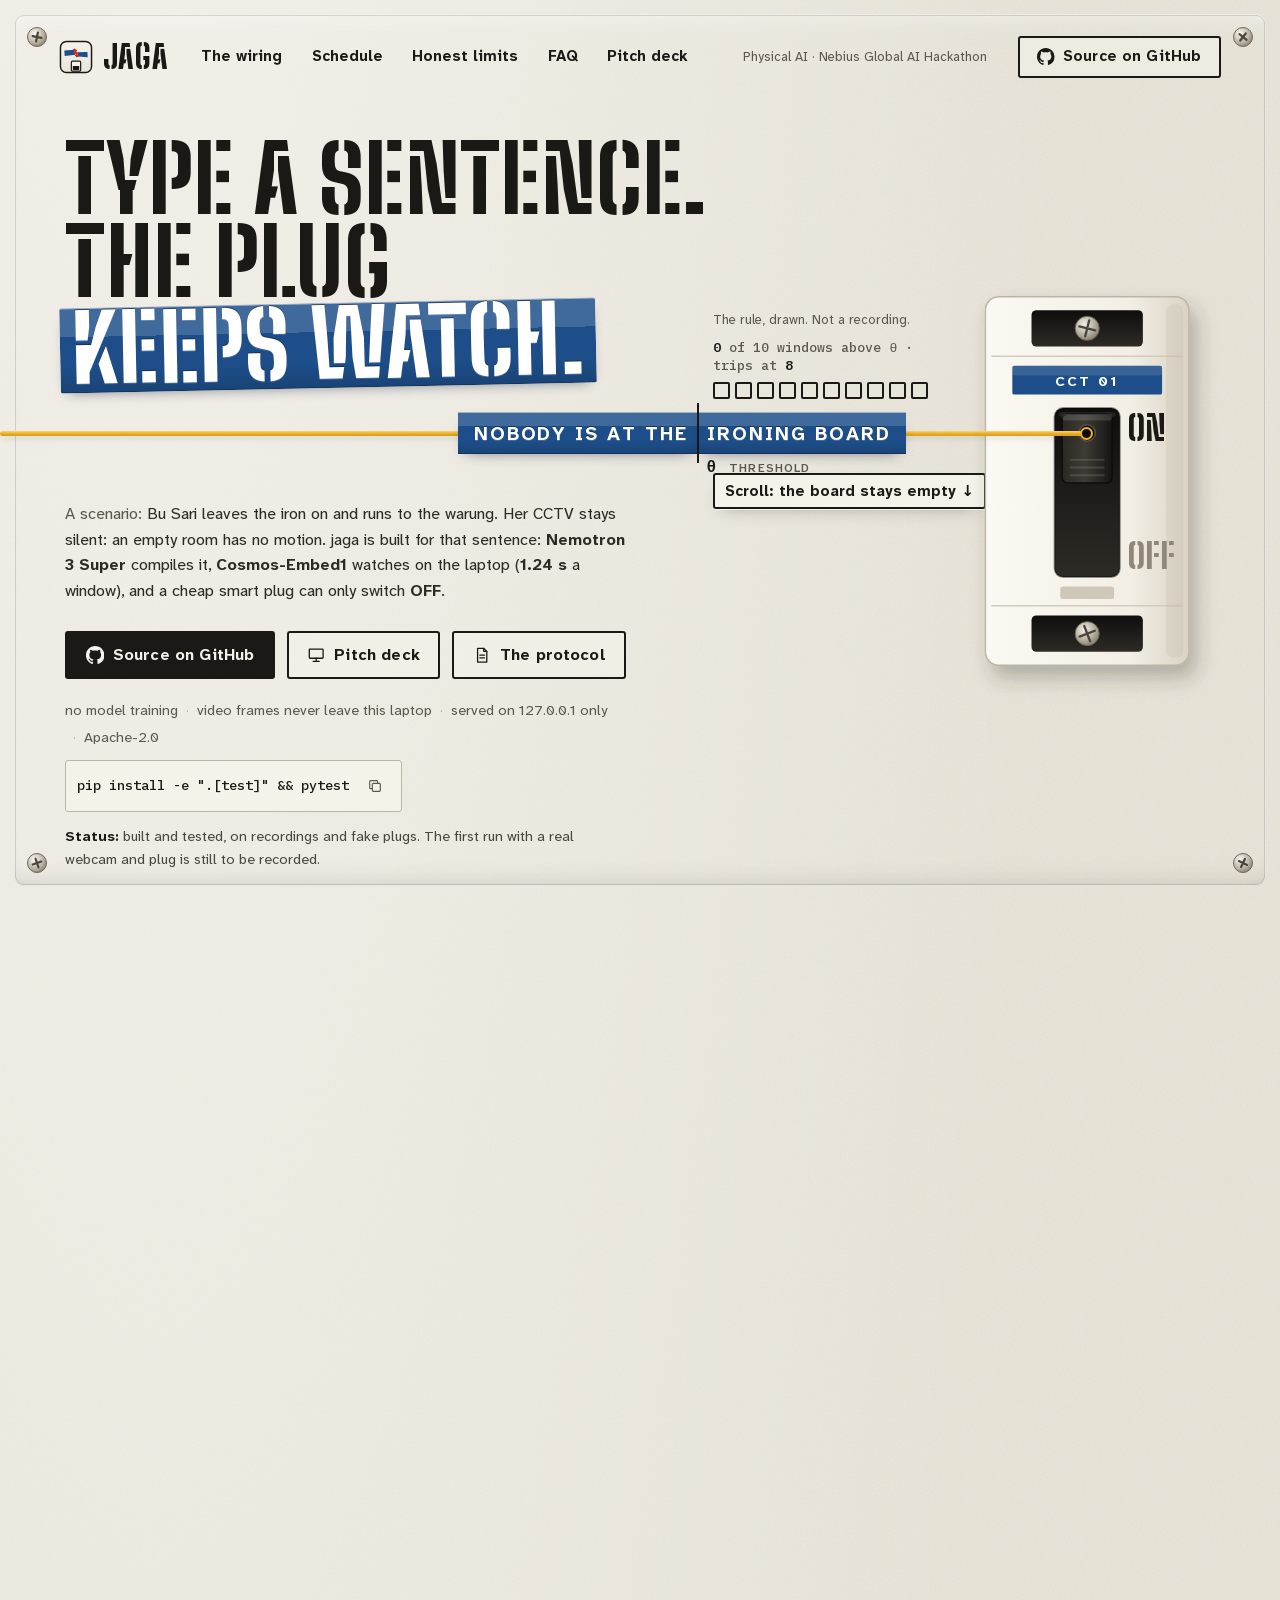
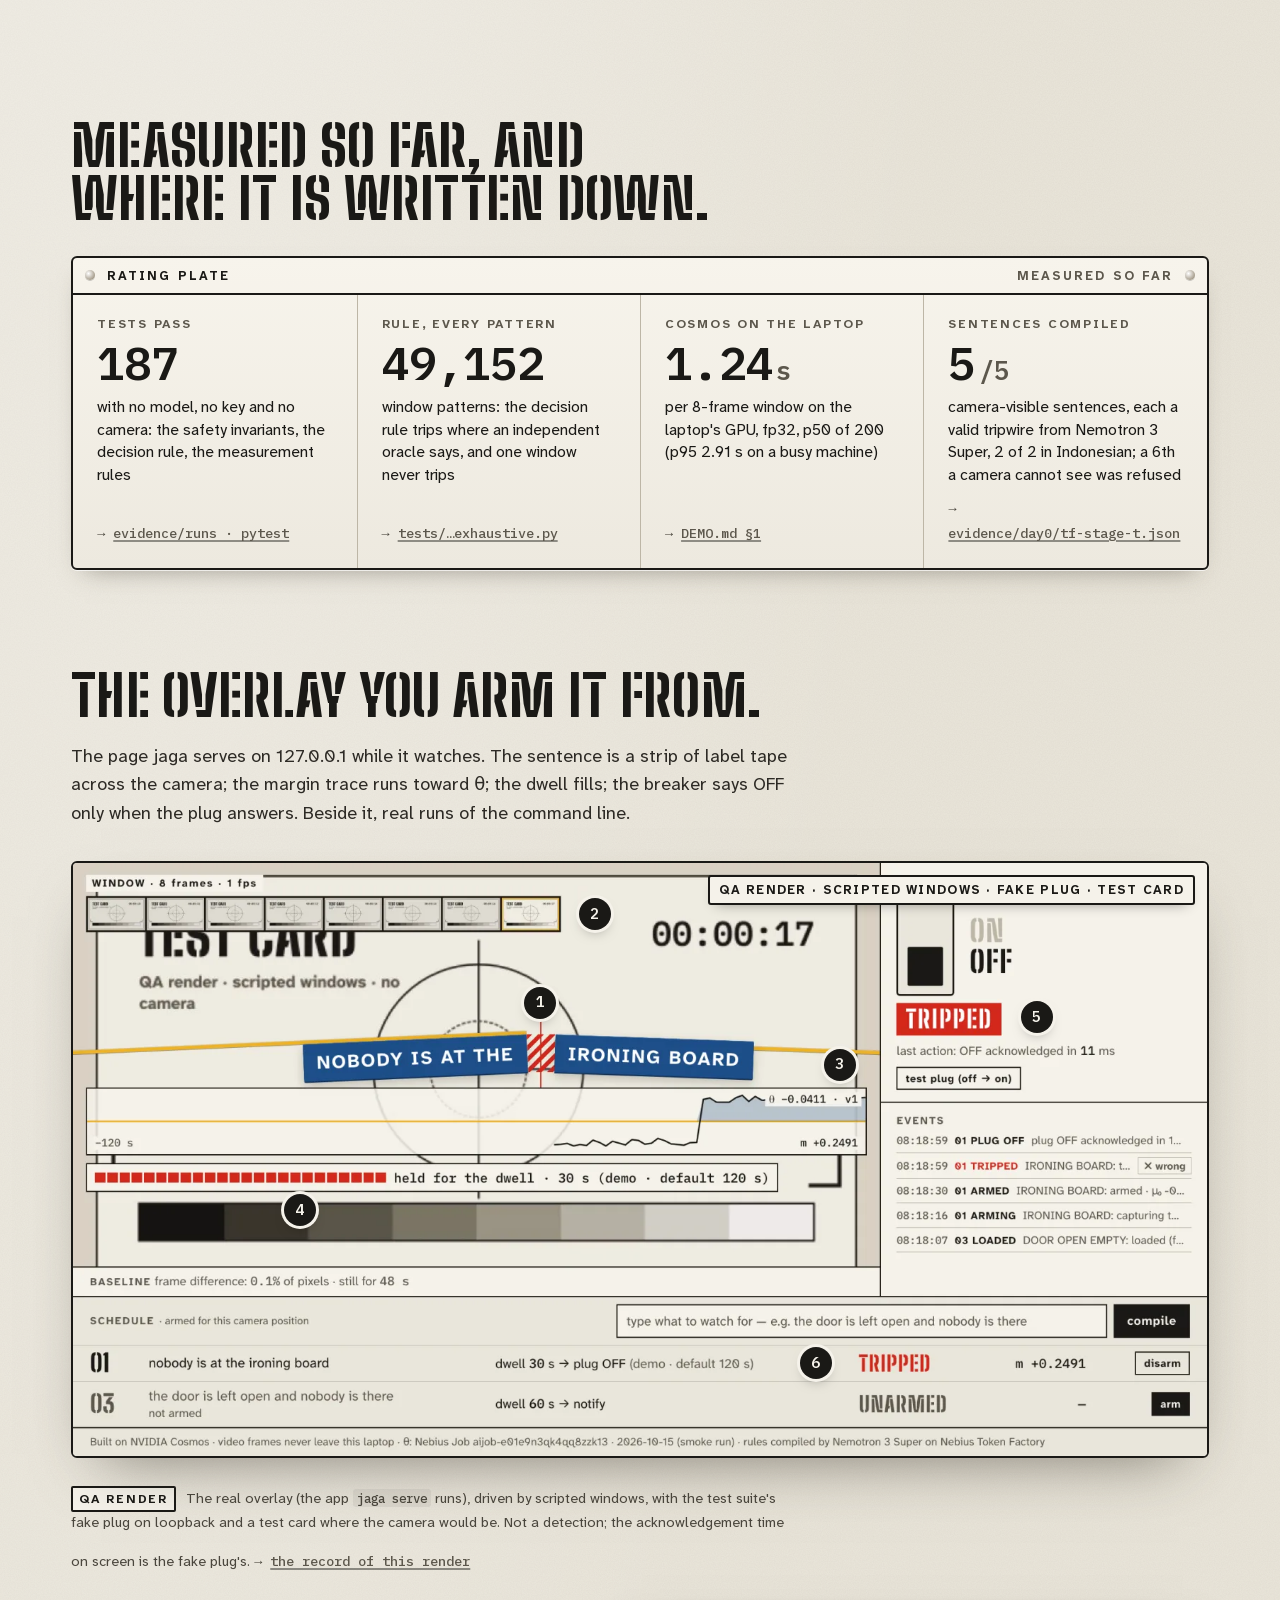
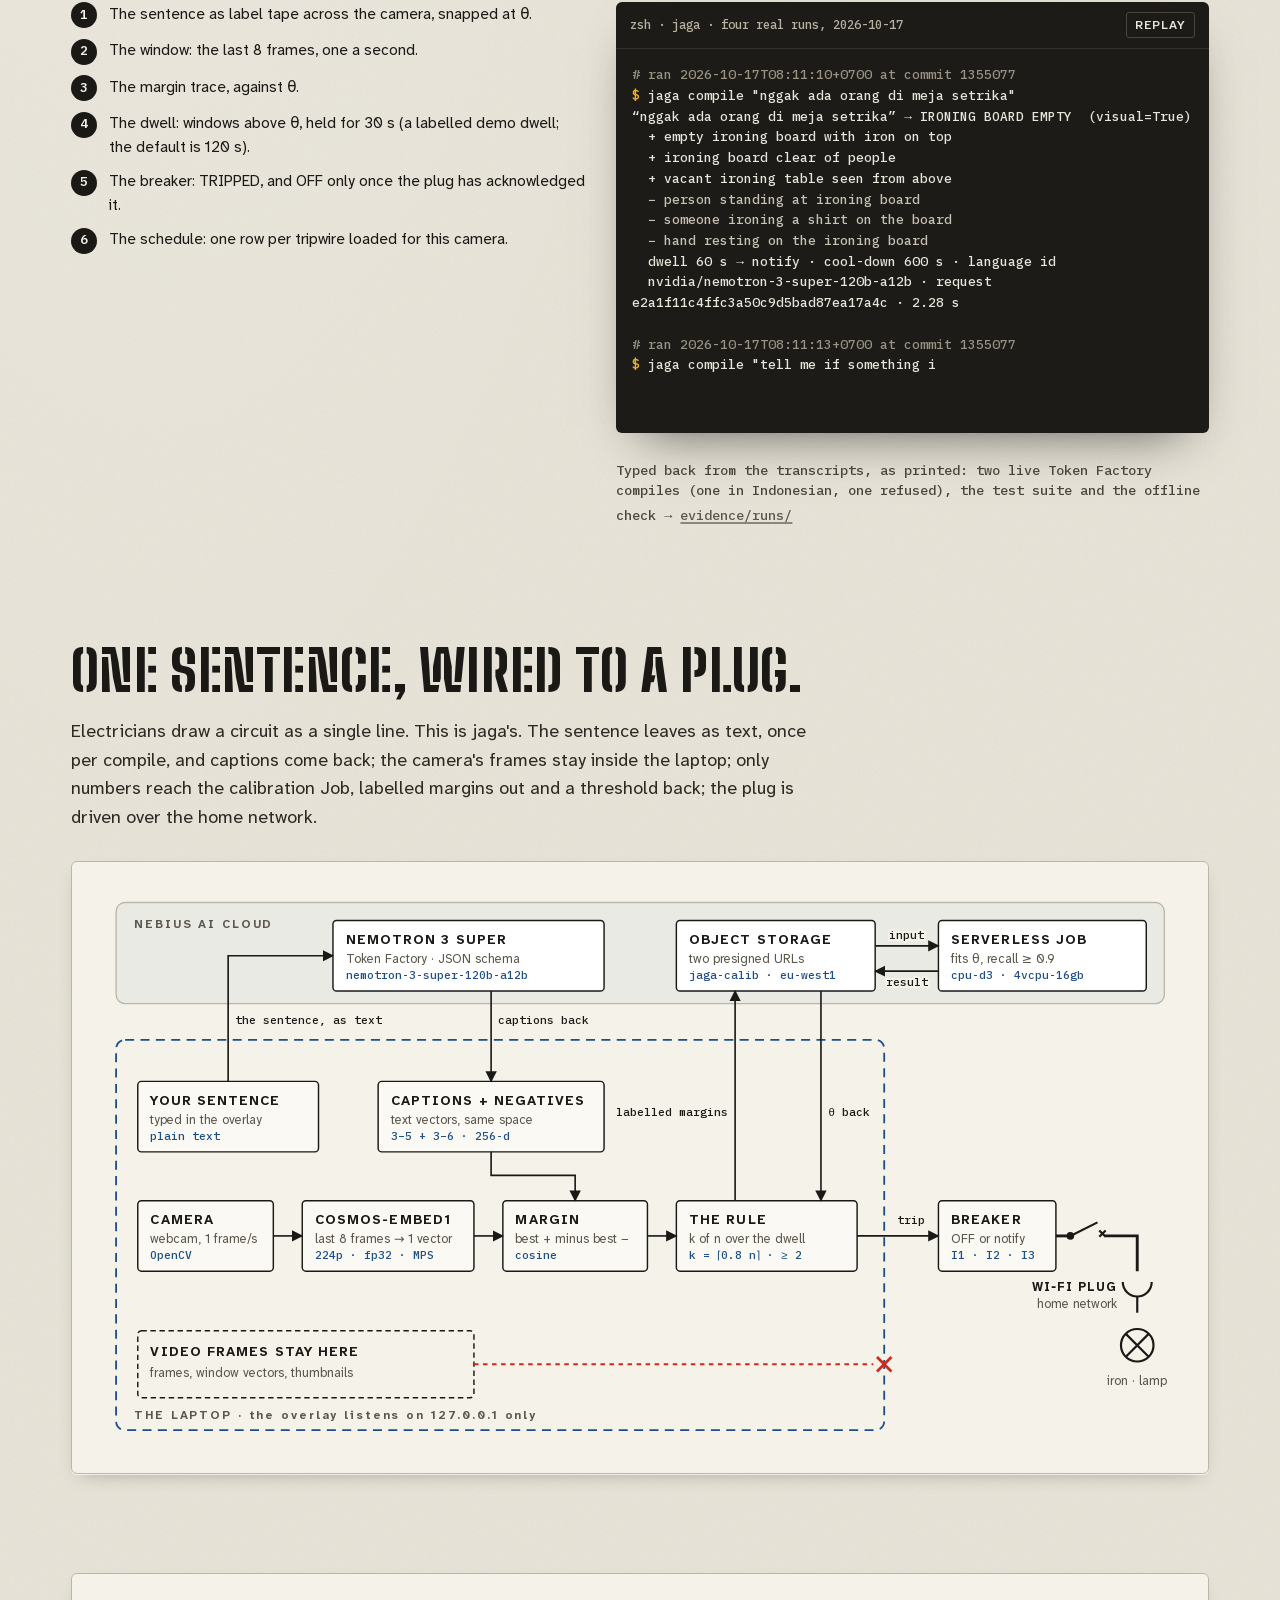
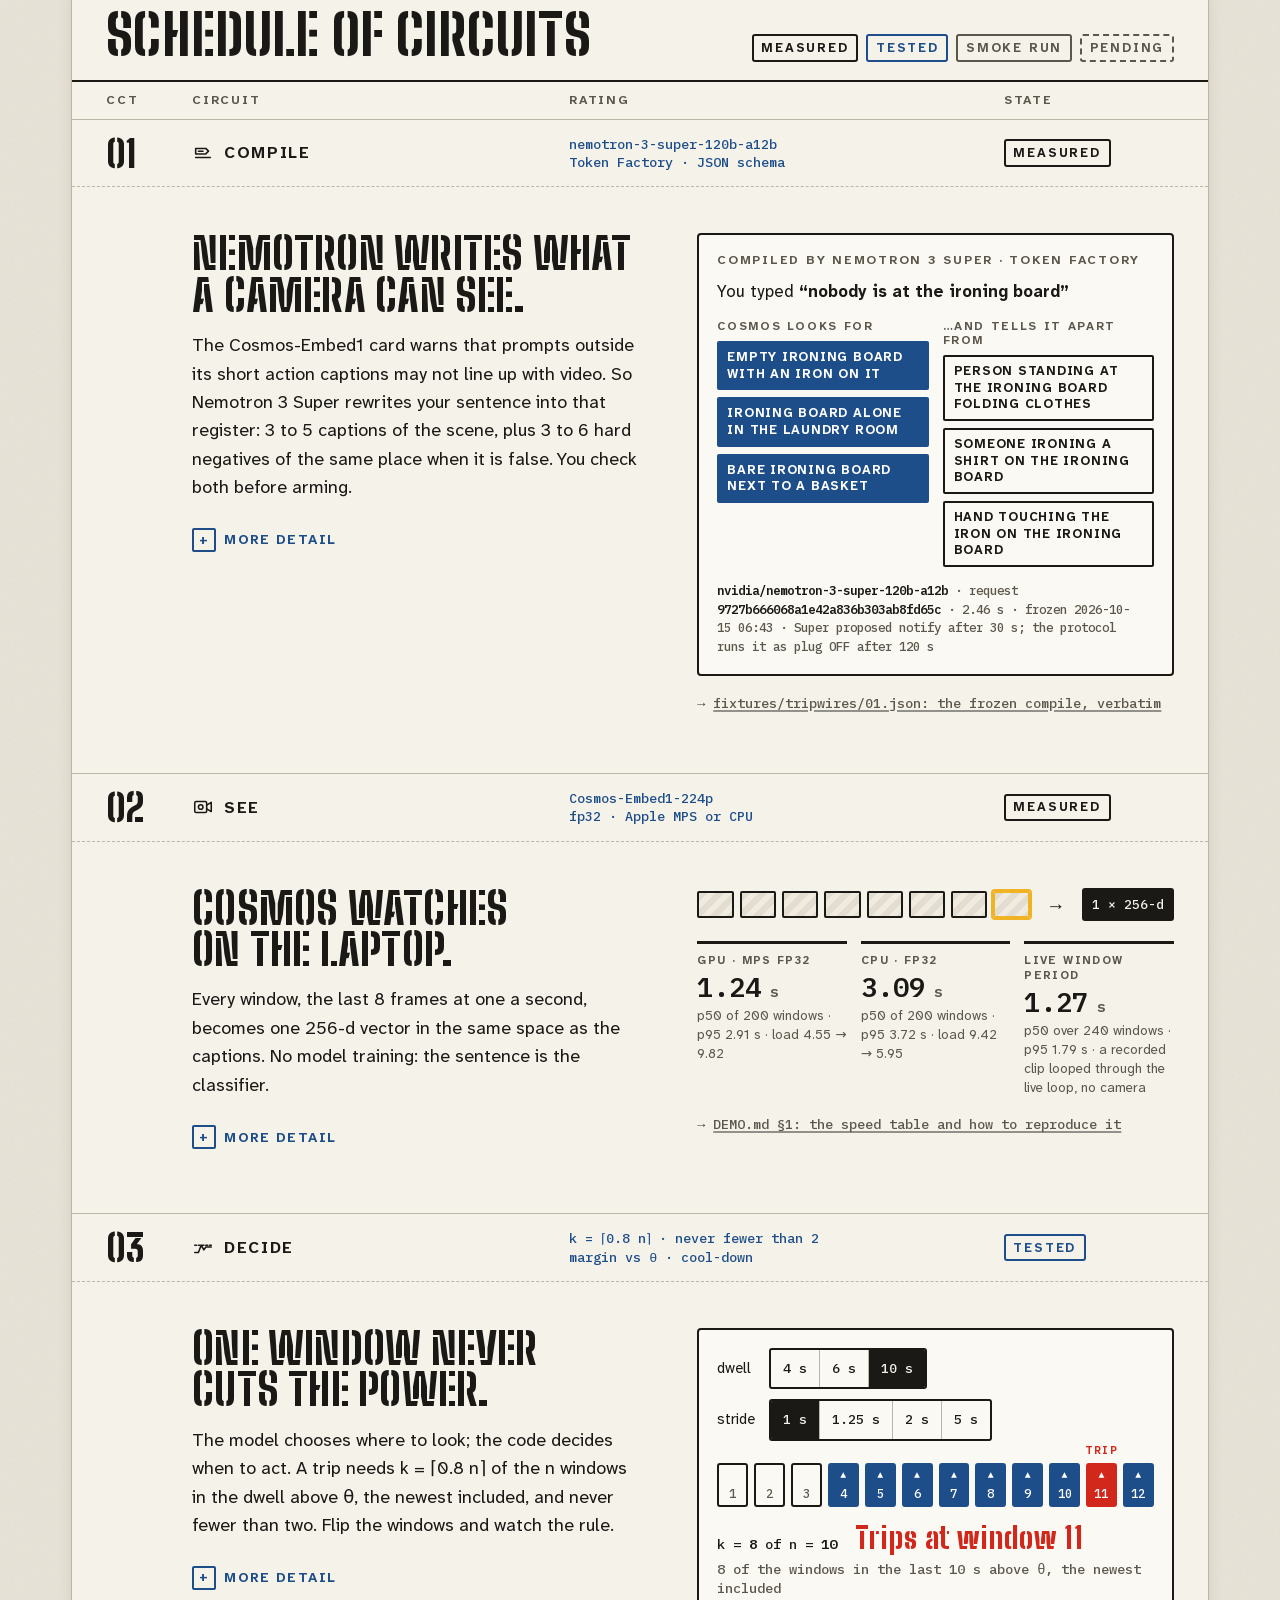
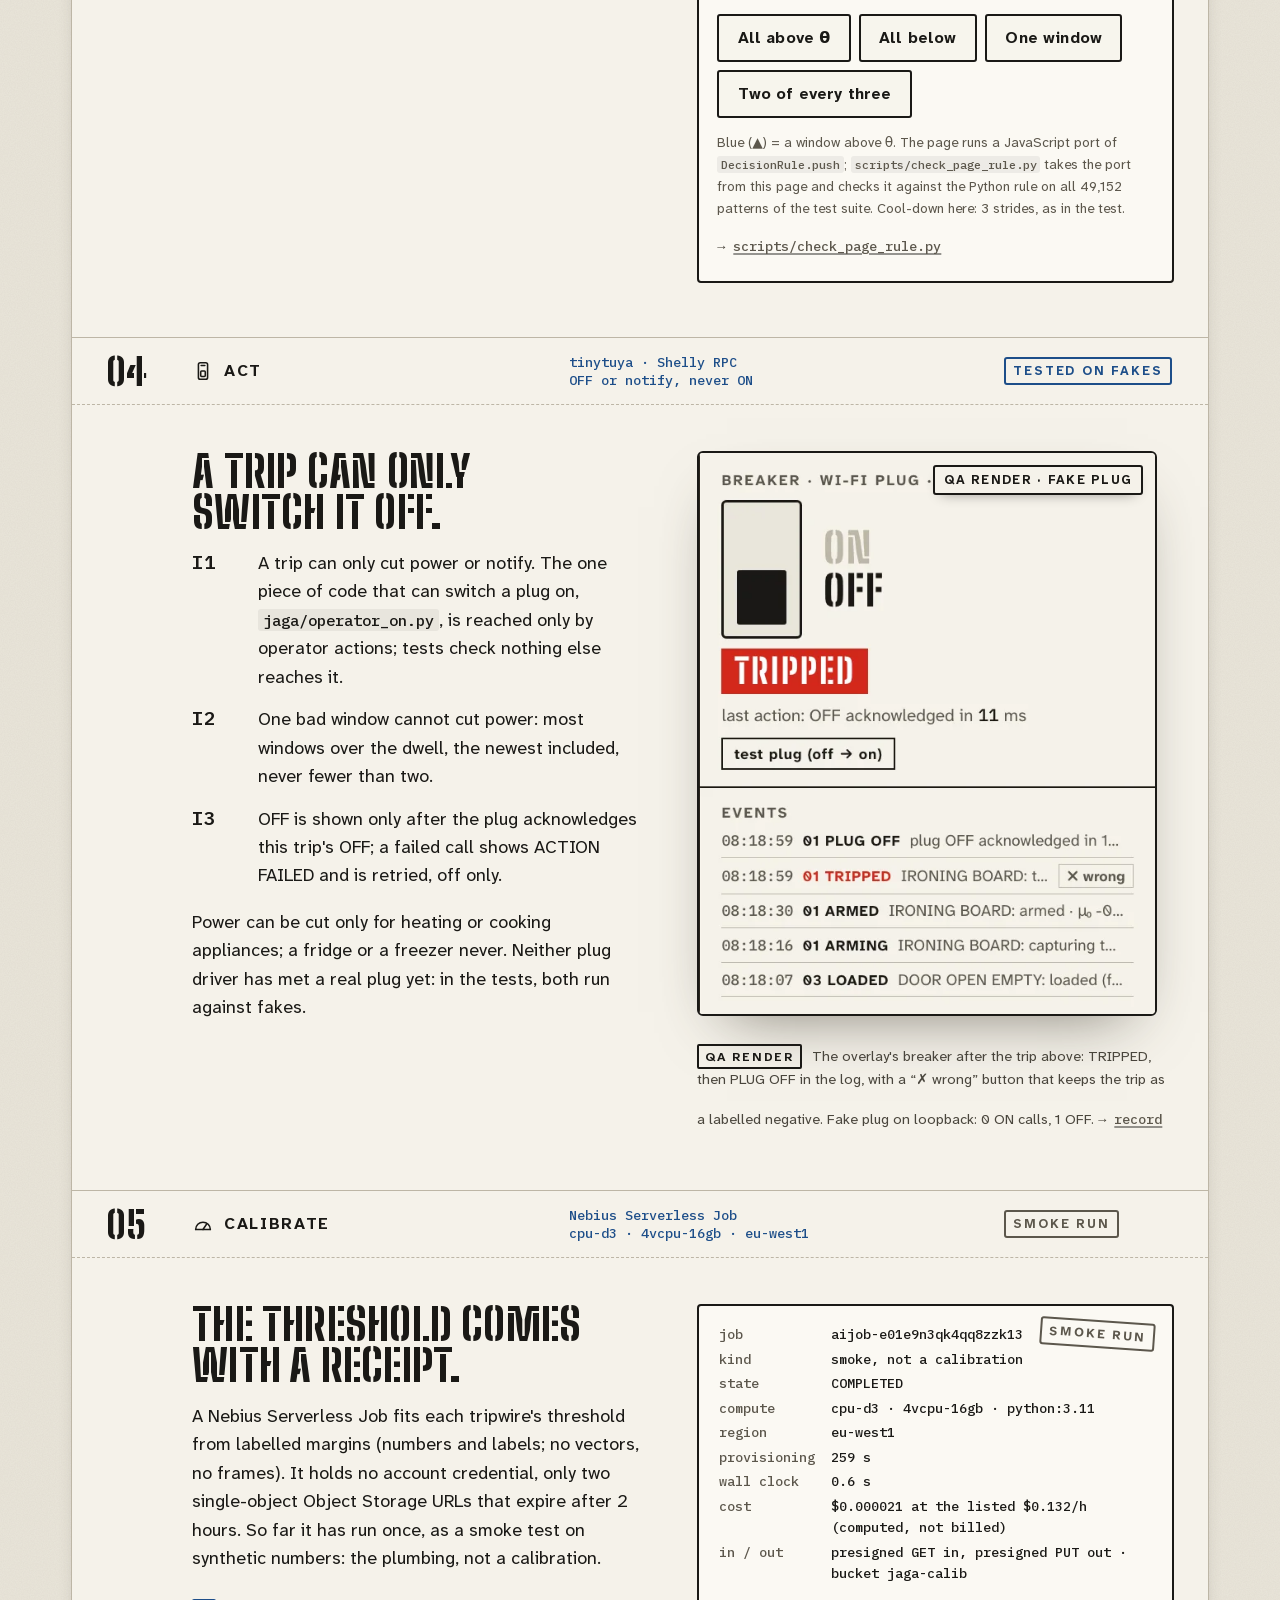
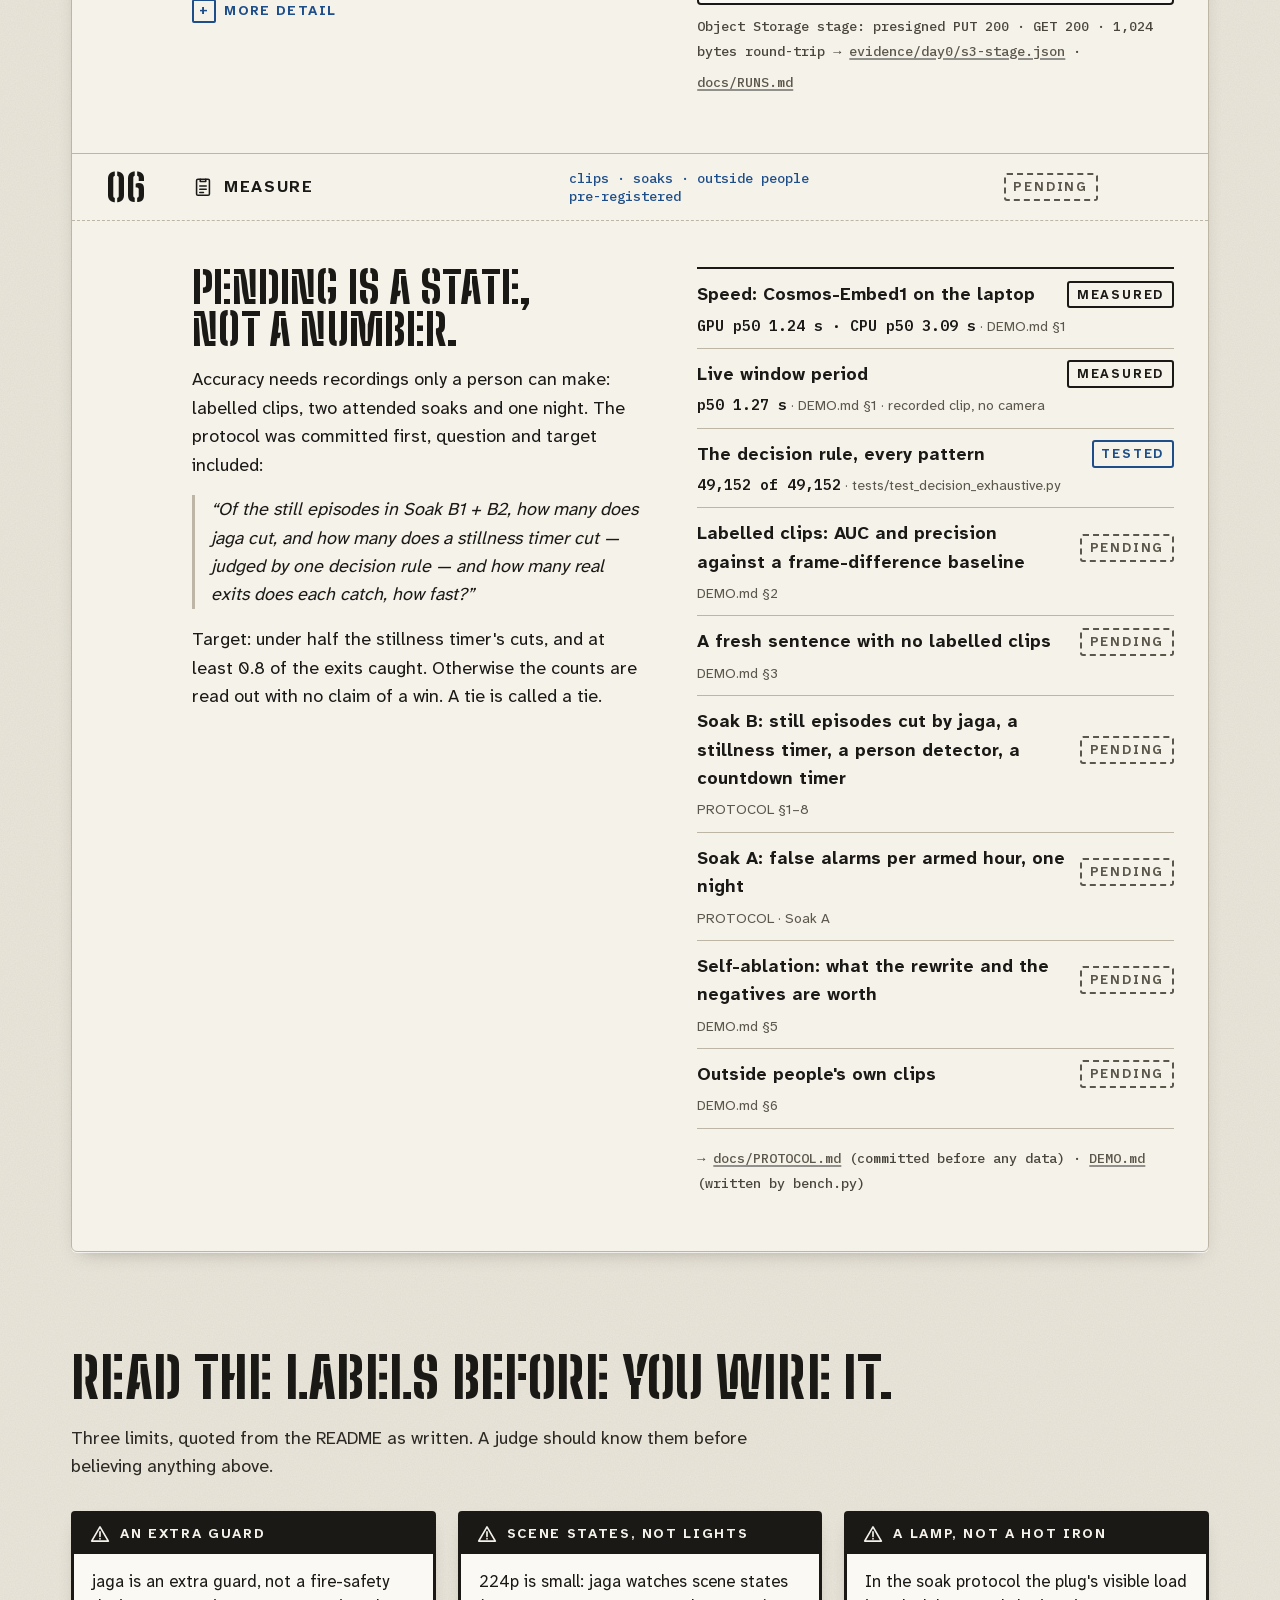
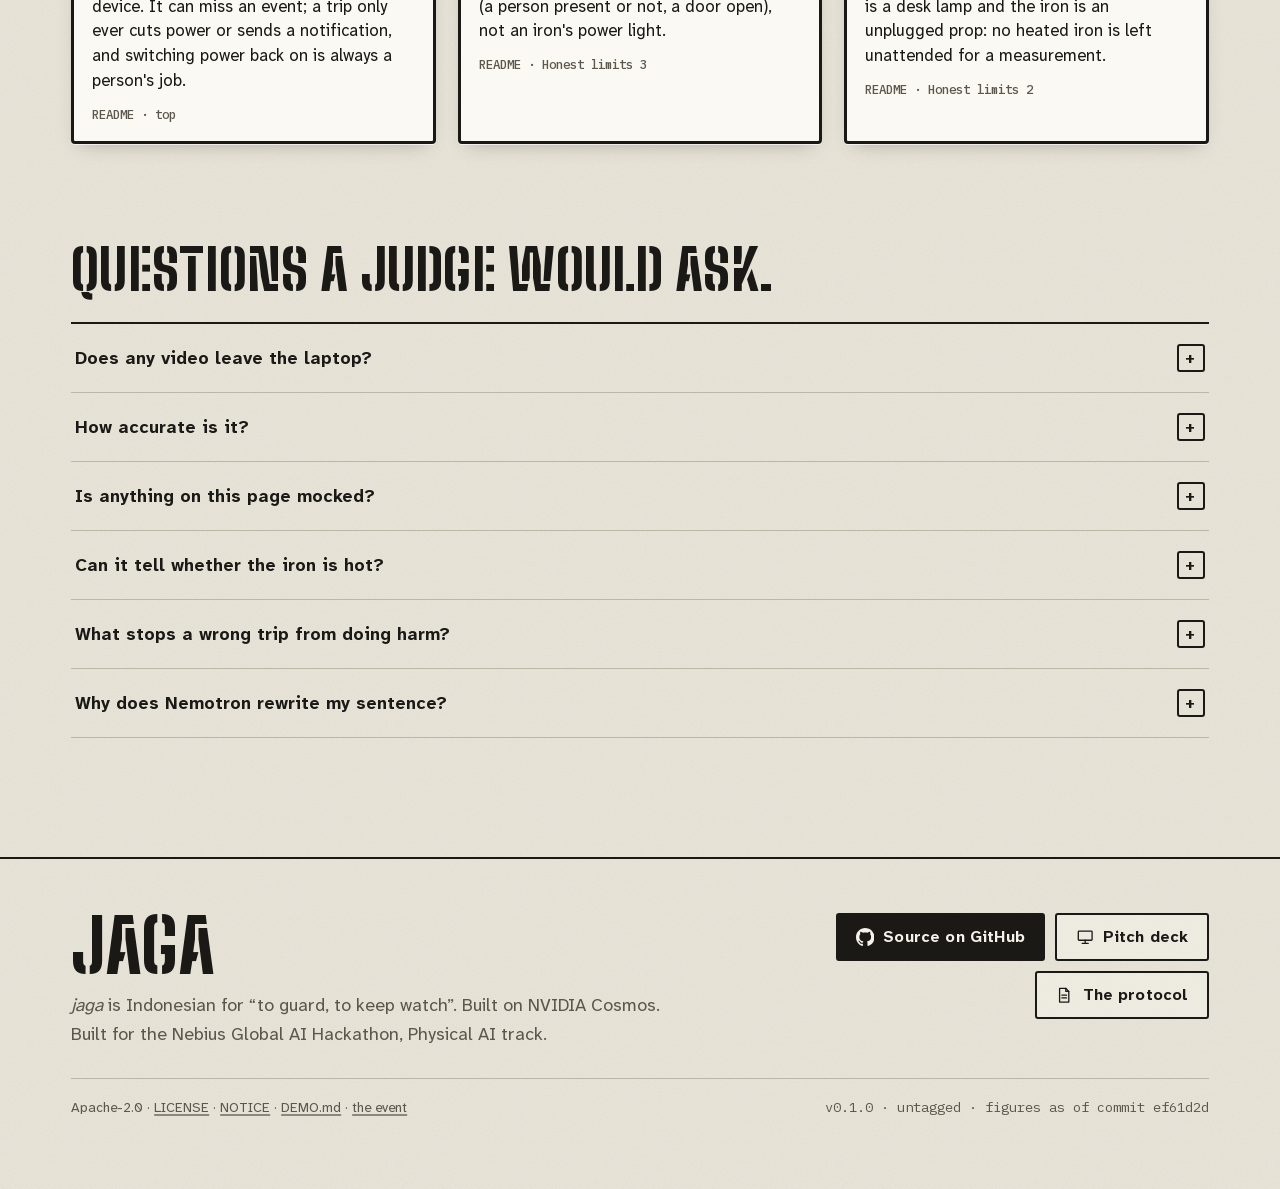
==== docs/index.html @ e34eb5f3 "docs/404.html: an open circuit, in the same world; the footer stamps the commit the figures come fro" ====
<!doctype html>
<html lang="en">
<head>
<meta charset="utf-8">
<meta name="viewport" content="width=device-width, initial-scale=1">
<title>jaga — type a sentence; the plug keeps watch</title>
<meta name="description" content="jaga is built to turn a typed sentence into a tripwire: Nemotron 3 Super compiles it, Cosmos-Embed1 watches a laptop camera, a smart plug switches OFF.">
<meta name="author" content="Edy Cu">
<meta name="theme-color" content="#E9E5DA">
<link rel="canonical" href="https://jaga.edycu.dev/">
<link rel="icon" href="assets/icon.svg" type="image/svg+xml">
<link rel="apple-touch-icon" href="assets/icon-512.png">
<meta property="og:type" content="website">
<meta property="og:site_name" content="jaga">
<meta property="og:title" content="jaga — type a sentence; the plug keeps watch">
<meta property="og:description" content="Built to turn a typed sentence into a tripwire: Cosmos-Embed1 on the laptop, a smart plug that only switches OFF.">
<meta property="og:url" content="https://jaga.edycu.dev/">
<meta property="og:image" content="https://jaga.edycu.dev/assets/page/og.png?v=27053512">
<meta property="og:image:width" content="1200">
<meta property="og:image:height" content="630">
<meta property="og:image:alt" content="jaga: a typed sentence on blue label tape stretched across the page as a yellow wire, tied to a breaker at OFF">
<meta name="twitter:card" content="summary_large_image">
<meta name="twitter:title" content="jaga — type a sentence; the plug keeps watch">
<meta name="twitter:description" content="Built to turn a typed sentence into a tripwire: Cosmos-Embed1 on the laptop, a smart plug that only switches OFF.">
<meta name="twitter:image" content="https://jaga.edycu.dev/assets/page/og.png?v=27053512">
<meta name="twitter:image:alt" content="jaga: a typed sentence on blue label tape stretched across the page as a yellow wire, tied to a breaker at OFF">
<link rel="preload" href="assets/fonts/bigshouldersstencil-800-latin.woff2" as="font" type="font/woff2" crossorigin>
<link rel="preload" href="assets/fonts/atkinsonhyperlegiblenext-400-700-latin.woff2" as="font" type="font/woff2" crossorigin>
<link rel="preload" href="assets/fonts/ibmplexmono-500-latin.woff2" as="font" type="font/woff2" crossorigin>
<style>
@font-face{font-family:"Big Shoulders Stencil";font-style:normal;font-weight:800;font-display:swap;src:url("assets/fonts/bigshouldersstencil-800-latin-ext.woff2") format("woff2");unicode-range:U+0100-02BA, U+02BD-02C5, U+02C7-02CC, U+02CE-02D7, U+02DD-02FF, U+0304, U+0308, U+0329, U+1D00-1DBF, U+1E00-1E9F, U+1EF2-1EFF, U+2020, U+20A0-20AB, U+20AD-20C4, U+2113, U+2C60-2C7F, U+A720-A7FF}
@font-face{font-family:"Big Shoulders Stencil";font-style:normal;font-weight:800;font-display:swap;src:url("assets/fonts/bigshouldersstencil-800-latin.woff2") format("woff2");unicode-range:U+0000-00FF, U+0131, U+0152-0153, U+02BB-02BC, U+02C6, U+02DA, U+02DC, U+0304, U+0308, U+0329, U+2000-206F, U+20AC, U+2122, U+2191, U+2193, U+2212, U+2215, U+FEFF, U+FFFD}
@font-face{font-family:"Atkinson Hyperlegible Next";font-style:normal;font-weight:400 700;font-display:swap;src:url("assets/fonts/atkinsonhyperlegiblenext-400-700-latin-ext.woff2") format("woff2");unicode-range:U+0100-02BA, U+02BD-02C5, U+02C7-02CC, U+02CE-02D7, U+02DD-02FF, U+0304, U+0308, U+0329, U+1D00-1DBF, U+1E00-1E9F, U+1EF2-1EFF, U+2020, U+20A0-20AB, U+20AD-20C4, U+2113, U+2C60-2C7F, U+A720-A7FF}
@font-face{font-family:"Atkinson Hyperlegible Next";font-style:normal;font-weight:400 700;font-display:swap;src:url("assets/fonts/atkinsonhyperlegiblenext-400-700-latin.woff2") format("woff2");unicode-range:U+0000-00FF, U+0131, U+0152-0153, U+02BB-02BC, U+02C6, U+02DA, U+02DC, U+0304, U+0308, U+0329, U+2000-206F, U+20AC, U+2122, U+2191, U+2193, U+2212, U+2215, U+FEFF, U+FFFD}
@font-face{font-family:"IBM Plex Mono";font-style:normal;font-weight:400;font-display:swap;src:url("assets/fonts/ibmplexmono-400-latin-ext.woff2") format("woff2");unicode-range:U+0100-02BA, U+02BD-02C5, U+02C7-02CC, U+02CE-02D7, U+02DD-02FF, U+0304, U+0308, U+0329, U+1D00-1DBF, U+1E00-1E9F, U+1EF2-1EFF, U+2020, U+20A0-20AB, U+20AD-20C4, U+2113, U+2C60-2C7F, U+A720-A7FF}
@font-face{font-family:"IBM Plex Mono";font-style:normal;font-weight:400;font-display:swap;src:url("assets/fonts/ibmplexmono-400-latin.woff2") format("woff2");unicode-range:U+0000-00FF, U+0131, U+0152-0153, U+02BB-02BC, U+02C6, U+02DA, U+02DC, U+0304, U+0308, U+0329, U+2000-206F, U+20AC, U+2122, U+2191, U+2193, U+2212, U+2215, U+FEFF, U+FFFD}
@font-face{font-family:"IBM Plex Mono";font-style:normal;font-weight:500;font-display:swap;src:url("assets/fonts/ibmplexmono-500-latin-ext.woff2") format("woff2");unicode-range:U+0100-02BA, U+02BD-02C5, U+02C7-02CC, U+02CE-02D7, U+02DD-02FF, U+0304, U+0308, U+0329, U+1D00-1DBF, U+1E00-1E9F, U+1EF2-1EFF, U+2020, U+20A0-20AB, U+20AD-20C4, U+2113, U+2C60-2C7F, U+A720-A7FF}
@font-face{font-family:"IBM Plex Mono";font-style:normal;font-weight:500;font-display:swap;src:url("assets/fonts/ibmplexmono-500-latin.woff2") format("woff2");unicode-range:U+0000-00FF, U+0131, U+0152-0153, U+02BB-02BC, U+02C6, U+02DA, U+02DC, U+0304, U+0308, U+0329, U+2000-206F, U+20AC, U+2122, U+2191, U+2193, U+2212, U+2215, U+FEFF, U+FFFD}
@font-face{font-family:"IBM Plex Mono";font-style:normal;font-weight:600;font-display:swap;src:url("assets/fonts/ibmplexmono-600-latin-ext.woff2") format("woff2");unicode-range:U+0100-02BA, U+02BD-02C5, U+02C7-02CC, U+02CE-02D7, U+02DD-02FF, U+0304, U+0308, U+0329, U+1D00-1DBF, U+1E00-1E9F, U+1EF2-1EFF, U+2020, U+20A0-20AB, U+20AD-20C4, U+2113, U+2C60-2C7F, U+A720-A7FF}
@font-face{font-family:"IBM Plex Mono";font-style:normal;font-weight:600;font-display:swap;src:url("assets/fonts/ibmplexmono-600-latin.woff2") format("woff2");unicode-range:U+0000-00FF, U+0131, U+0152-0153, U+02BB-02BC, U+02C6, U+02DA, U+02DC, U+0304, U+0308, U+0329, U+2000-206F, U+20AC, U+2122, U+2191, U+2193, U+2212, U+2215, U+FEFF, U+FFFD}
@font-face{font-family:"Big Shoulders Stencil Fallback";src:local("Arial Narrow Bold"), local("ArialNarrow-Bold"), local("Arial Narrow");size-adjust:99.15%;ascent-override:99.39%;descent-override:21.63%;line-gap-override:0.00%}
@font-face{font-family:"Atkinson Hyperlegible Next Fallback";src:local("Arial"), local("ArialMT");size-adjust:97.68%;ascent-override:100.74%;descent-override:32.35%;line-gap-override:0.00%}
@font-face{font-family:"IBM Plex Mono Fallback";src:local("Courier New"), local("CourierNewPSMT");size-adjust:99.98%;ascent-override:102.52%;descent-override:27.50%;line-gap-override:0.00%}
/* the design tokens, verbatim from the design direction (§4) */
:root {
  --bg:      #E9E5DA;  /* enamel cream of a steel panel door; survives phone-camera exposure in a lit kitchen */
  --panel:   #F5F2EA;  /* the schedule card laid on the panel */
  --ink:     #1A1916;  /* stencil-paint black; 14.0:1 on --bg */
  --muted:   #5C574C;  /* pencil annotations on the card; 5.7:1 on --bg, body-safe */
  --rule:    #BDB6A6;  /* ruled lines of the schedule card; rules only, never text */
  --wire:    #F0B323;  /* hazard-tape yellow: the tripwire line itself, always present, never a state */
  --before:  #1D4E89;  /* state: armed — label-tape blue; the wire is taut and watching */
  --after:   #D2281C;  /* state: tripped — breaker red; ONLY when a tripwire trips (or its action / the watcher fails) */
  --font-display: "Big Shoulders Stencil", "Big Shoulders Stencil Display", "Arial Narrow", sans-serif;  /* stencil caps of equipment markings sprayed on panel doors */
  --font-body:    "Atkinson Hyperlegible Next", "Atkinson Hyperlegible", system-ui, sans-serif;  /* legibility on a filmed, slightly soft screen */
  --font-data:    "IBM Plex Mono", ui-monospace, monospace;  /* ONLY numbers: margin, z, θ, dwell seconds, s/clip, FA/h, timestamps */
}
/* the same faces, self-hosted, with metric-matched local fallbacks so the swap does not move the page */
:root {
  --font-display: "Big Shoulders Stencil", "Big Shoulders Stencil Fallback", "Arial Narrow", sans-serif;
  --font-body: "Atkinson Hyperlegible Next", "Atkinson Hyperlegible Next Fallback", system-ui, sans-serif;
  --font-data: "IBM Plex Mono", "IBM Plex Mono Fallback", "SF Mono", Menlo, ui-monospace, monospace;
  --hi: rgba(255, 255, 255, .62);
  --lo: rgba(60, 52, 40, .16);
  --shadow: 0 1px 0 rgba(255,255,255,.7), 0 8px 18px -10px rgba(59, 53, 42, .42);
  --ease-out: cubic-bezier(.16, 1, .3, 1);
  --pad: clamp(18px, 4vw, 64px);
  --maxw: 1240px;
}

* { box-sizing: border-box; }
html { -webkit-text-size-adjust: 100%; scroll-padding-top: 128px; }
.sr-only { position: absolute; width: 1px; height: 1px; padding: 0; margin: -1px; overflow: hidden; clip: rect(0 0 0 0); white-space: nowrap; border: 0; }
body {
  margin: 0; color: var(--ink); background-color: var(--bg);
  background-image:
    radial-gradient(120% 80% at 12% -10%, rgba(255,255,255,.55), transparent 60%),
    url("data:image/svg+xml,%3Csvg xmlns='http://www.w3.org/2000/svg' width='220' height='220'%3E%3Cfilter id='n'%3E%3CfeTurbulence type='fractalNoise' baseFrequency='.85' numOctaves='3' stitchTiles='stitch'/%3E%3CfeColorMatrix values='0 0 0 0 .24 0 0 0 0 .2 0 0 0 0 .14 0 0 0 .07 0'/%3E%3C/filter%3E%3Crect width='220' height='220' filter='url(%23n)'/%3E%3C/svg%3E");
  font: 400 1.125rem/1.58 var(--font-body);
  font-feature-settings: "kern"; text-rendering: optimizeLegibility;
}
::selection { background: var(--before); color: #fff; }
:focus-visible { outline: 3px solid var(--before); outline-offset: 3px; border-radius: 2px; }
input, textarea { caret-color: var(--before); }
html { scrollbar-color: #8F8778 var(--bg); }
::-webkit-scrollbar { width: 12px; height: 12px; }
::-webkit-scrollbar-track { background: var(--bg); }
::-webkit-scrollbar-thumb { background: #A39B8B; border: 3px solid var(--bg); border-radius: 8px; }
a { color: inherit; text-decoration-thickness: 1.5px; text-underline-offset: .18em; text-decoration-color: rgba(26,25,22,.45); transition: text-decoration-color .2s, color .2s; }
a:hover { text-decoration-color: var(--before); color: var(--before); }
code, .mono, .num { font-family: var(--font-data); font-variant-numeric: tabular-nums; }
code { font-size: .86em; font-weight: 500; background: rgba(26,25,22,.06); padding: .08em .32em; border-radius: 3px; }
b, strong { font-weight: 700; }
img, svg { display: block; max-width: 100%; }
.skip { position: absolute; left: -9999px; top: 8px; z-index: 50; background: var(--ink); color: var(--panel); padding: 10px 14px; }
.skip:focus { left: 8px; }
.skip:hover, .skip:focus { color: #fff; }
.wrap { width: 100%; max-width: var(--maxw); margin: 0 auto; padding: 0 var(--pad); }

/* ------------------------------------------------------------ stamped labels, tape, buttons */
.lab { font: 700 .78rem/1.2 var(--font-body); letter-spacing: .14em; text-transform: uppercase; color: var(--muted); }
.tape {
  display: inline-block; position: relative; color: #fff; background: var(--before);
  background-image: linear-gradient(180deg, rgba(255,255,255,.16) 0 34%, rgba(255,255,255,0) 34% 100%), linear-gradient(0deg, rgba(0,0,0,.14), rgba(0,0,0,0) 30%);
  box-shadow: 0 1px 0 rgba(255,255,255,.5) inset, 0 -1px 0 rgba(0,0,0,.25) inset, 0 6px 14px -8px rgba(18,32,60,.6);
  text-shadow: 0 -1px 0 rgba(0,0,0,.35), 0 1px 0 rgba(255,255,255,.18);
  border-radius: 2px;
}
.h1 .tape { padding: 0 .12em .02em; margin-left: -.06em; transform: rotate(-1.2deg); }
/* stamped state words: the body face in bold caps (the stencil face is kept for 28 px and up) */
.stamp {
  display: inline-block; font: 700 .8rem/1 var(--font-body); letter-spacing: .14em; text-transform: uppercase;
  padding: .45em .6em .4em; border: 2px solid currentColor; border-radius: 3px; white-space: nowrap;
}
.s-measured { color: var(--ink); }
.s-tested { color: var(--before); }
.s-pending { color: var(--muted); border-style: dashed; }
.s-smoke { color: var(--muted); }
.btn {
  display: inline-flex; align-items: center; gap: .55em; min-height: 48px; padding: 0 1.15em; border-radius: 3px;
  font: 700 1rem/1 var(--font-body); letter-spacing: .01em; text-decoration: none; color: var(--ink);
  border: 2px solid var(--ink); background: rgba(245,242,234,.55); cursor: pointer;
  transition: transform .18s var(--ease-out), box-shadow .18s var(--ease-out), background-color .18s, color .18s;
}
.btn .ic { width: 1.15em; height: 1.15em; flex: none; }
.btn:hover { transform: translateY(-2px); box-shadow: 0 8px 18px -10px rgba(26,25,22,.55); background: var(--panel); color: var(--ink); }
.btn:active { transform: translateY(1px); box-shadow: none; }
.btn-ink { background: var(--ink); color: var(--panel); }
.btn-ink:hover { background: #000; color: #fff; box-shadow: 0 10px 22px -10px rgba(26,25,22,.75); }
.btn-sm { min-height: 40px; font-size: .9rem; padding: 0 .9em; }

/* ------------------------------------------------------------ the panel door (hero) */
.door { position: relative; overflow-x: clip; }
.stage { position: relative; min-height: 100svh; padding: 14px; }
.rim {
  position: absolute; inset: 14px; border-radius: 10px; pointer-events: none;
  box-shadow: inset 0 0 0 1px var(--hi), inset 0 0 0 2px var(--lo), inset 0 18px 30px -24px rgba(255,255,255,.9), inset 0 -18px 30px -26px rgba(59,53,42,.35);
}
.screw { position: absolute; width: 22px; height: 22px; pointer-events: none; }
.screw.tl { left: 26px; top: 26px; } .screw.tr { right: 26px; top: 26px; }
.screw.bl { left: 26px; bottom: 26px; } .screw.br { right: 26px; bottom: 26px; }
.inner { position: relative; min-height: calc(100svh - 28px); display: grid; grid-template-rows: auto 1fr; }
nav.top { display: flex; align-items: center; gap: clamp(12px, 2.4vw, 32px); padding: 22px calc(var(--pad) - 6px) 0; }
.mark { font: 800 2rem/1 var(--font-display); letter-spacing: .02em; text-decoration: none; display: inline-flex; align-items: center; gap: .3em; }
.mark img { width: 34px; height: 34px; }
.mark:hover { color: var(--ink); }
nav.top .links { display: flex; gap: clamp(10px, 2vw, 26px); margin-right: auto; }
nav.top .links a { font-weight: 700; font-size: .95rem; text-decoration: none; padding: 6px 2px; border-bottom: 2px solid transparent; transition: border-color .2s, color .2s; white-space: nowrap; }
nav.top .links a:hover { border-color: var(--before); color: var(--before); }
nav.top .ev { font-size: .82rem; color: var(--muted); white-space: nowrap; }
@media (max-width: 1279px) { nav.top .ev { display: none; } }
nav.top .btn { min-height: 42px; font-size: .95rem; white-space: nowrap; }

.hero { position: relative; display: grid; grid-template-columns: repeat(12, minmax(0, 1fr)); column-gap: 24px; align-content: center;
  padding: 0 var(--pad); --bh: clamp(250px, min(46vh, 30vw), 430px); --bw: calc(var(--bh) * .6); --drop: calc(var(--bh) * .23); }
.hero-top { grid-column: 1 / span 8; align-self: end; padding-top: clamp(24px, 5vh, 64px); }
.hero-bot { grid-column: 1 / span 6; align-self: start; padding-top: clamp(46px, 7.5vh, 76px); }
.idplate { display: inline-flex; align-items: center; gap: 10px; margin: 0 0 clamp(12px, 2.2vh, 22px); font: 700 .8rem/1 var(--font-body); letter-spacing: .14em; text-transform: uppercase; }
.idplate .tag { background: var(--ink); color: var(--panel); padding: 7px 9px 6px; border-radius: 2px; white-space: nowrap; }
.idplate .t2 { color: var(--muted); }
.h1 { margin: 0; font: 800 min(6rem, 7.2vw, 10.4vh)/.9 var(--font-display); text-transform: uppercase; letter-spacing: .004em; }
.h1 .ln { display: block; }
.sub { margin: 0; max-width: 58ch; font-size: clamp(1.02rem, 1.22vw, 1.18rem); color: #2D2A25; }
.sub .sc { color: var(--muted); }
.ctas { display: flex; flex-wrap: wrap; gap: 12px; margin-top: clamp(18px, 3vh, 28px); }
.proof { display: flex; flex-wrap: wrap; align-items: center; gap: 10px 16px; margin-top: clamp(14px, 2.4vh, 22px); font-size: .9rem; color: var(--muted); }
.proof ul { display: flex; flex-wrap: wrap; gap: 4px 0; margin: 0; padding: 0; list-style: none; }
.proof li + li::before { content: "·"; margin: 0 .55em; color: var(--rule); }
.cmd { display: inline-flex; align-items: center; gap: 8px; font: 500 .84rem/1 var(--font-data); background: var(--panel); border: 1px solid var(--rule); border-radius: 3px; padding: 7px 8px 7px 11px; color: var(--ink); }
.cmd button { all: unset; cursor: pointer; display: inline-grid; place-items: center; width: 36px; height: 36px; border-radius: 3px; color: var(--muted); transition: background .2s, color .2s; }
.cmd button:hover, .cmd button.ok { background: rgba(26,25,22,.08); color: var(--ink); }
.cmd button:focus-visible { outline: 3px solid var(--before); outline-offset: 2px; }
.cmd .ic { width: 16px; height: 16px; }

/* the rig: the wire (two halves meeting at θ), the tape, the drawn dwell, and the breaker it is tied to */
.rig { grid-column: 1 / -1; position: relative; height: 0; margin-top: clamp(30px, 5vh, 52px); --notch: 55%; }
.brk-wrap { position: absolute; z-index: 1; right: calc(var(--pad) * .25); top: calc(var(--bh) * -.375); width: var(--bw); height: var(--bh); }
.brk { width: 100%; height: 100%; overflow: visible; }
.brk .tag-t { font: 700 15px/1 var(--font-body); letter-spacing: .14em; }
.brk .stamp { font: 800 36px/1 var(--font-display); letter-spacing: .02em; border: 0; padding: 0; }
.brk .st-on { fill: var(--ink); } .brk .st-off { fill: #8F877A; }
.brk .trip-win { fill: #CFC8B8; transition: fill .2s; }
.brk .trip-t { font: 700 9px/1 var(--font-body); letter-spacing: .2em; fill: #fff; opacity: 0; }
.brk .lever { transition: transform .26s cubic-bezier(.55, 0, .8, .4); }
.door.is-off .brk .lever { transform: translateY(92px); }
.door.is-off .brk .st-on { fill: #8F877A; } .door.is-off .brk .st-off { fill: var(--ink); }
.door.is-off .brk .trip-win { fill: var(--after); } .door.is-off .brk .trip-t { opacity: 1; }
.flag { position: absolute; left: 50%; top: calc(100% + 14px); transform: translateX(-50%); display: grid; justify-items: center; gap: 8px; width: max-content; }
.flag .stamp { font: 800 clamp(1.8rem, 2.6vw, 2.4rem)/1 var(--font-display); letter-spacing: .04em; color: var(--after); background: var(--panel); border-width: 3px; padding: .18em .45em .12em; opacity: 0; visibility: hidden; transform: scale(1.35) rotate(-6deg); transition: opacity .15s, transform .32s cubic-bezier(.2, 1.6, .4, 1), visibility 0s .32s; }
.flag .ack { font-size: .86rem; color: var(--muted); opacity: 0; visibility: hidden; transition: opacity .4s .25s, visibility 0s .65s; }
.door.is-stamped .flag .stamp { opacity: 1; visibility: visible; transform: scale(1) rotate(-3deg); transition: opacity .15s, transform .32s cubic-bezier(.2, 1.6, .4, 1), visibility 0s; }
.door.is-acked .flag .ack { opacity: 1; visibility: visible; transition: opacity .4s .25s, visibility 0s; }
.flag .btn { display: none; }
.door:not(.is-pin) .flag .btn { display: inline-flex; }
.door:not(.is-pin):not(.is-snap) .flag .stamp, .door:not(.is-pin):not(.is-snap) .flag .ack { display: none; }
.seg { position: absolute; top: 0; height: 0; z-index: 2; pointer-events: none; }
.seg-l { left: calc(var(--pad) * -1 - 14px); width: calc(var(--notch) + var(--pad) + 14px); transform-origin: 0 0; }
.seg-r { left: var(--notch); right: calc(var(--pad) * .25 + var(--bw) * .5); transform-origin: 100% 0; }
.wire { position: absolute; left: 0; right: 0; top: -2.5px; height: 5px; border-radius: 3px; background: var(--wire);
  background-image: linear-gradient(180deg, rgba(255,255,255,.45), rgba(255,255,255,0) 45%, rgba(0,0,0,.12)); box-shadow: 0 4px 5px -2px rgba(59,53,42,.35); }
.seg-r .wire::after { content: ""; position: absolute; right: -6px; top: -4px; width: 9px; height: 9px; border: 2.5px solid var(--wire); border-radius: 50%; background: #0B0A09; }
.end { position: absolute; top: -9px; width: 16px; height: 18px; opacity: 0; transition: opacity .12s;
  background: repeating-linear-gradient(135deg, var(--after) 0 3px, transparent 3px 6px); }
.seg-l .end { right: -8px; } .seg-r .end { left: -8px; }
.rtape { position: absolute; top: -21px; height: 42px; display: flex; align-items: center; padding: 0 16px;
  font: 700 clamp(.95rem, 1.5vw, 1.4rem)/1 var(--font-body); letter-spacing: .1em; text-transform: uppercase; white-space: nowrap; border-radius: 0; }
.seg-l .rtape { right: 0; padding-right: 10px; }
.seg-r .rtape { left: 0; padding-left: 10px; }
.rtape .ch { display: inline-block; white-space: pre; }
.notch { position: absolute; left: var(--notch); top: -30px; height: 60px; width: 0; border-left: 2px solid var(--ink); z-index: 3; }
.notch b { position: absolute; left: 7px; top: 55px; font: 600 1rem/1 var(--font-data); white-space: nowrap; }
.notch b small { font: 600 .72rem/1 var(--font-body); letter-spacing: .1em; text-transform: uppercase; color: var(--muted); margin-left: 3px; }
.anno { position: absolute; left: calc(var(--notch) + 16px); bottom: 34px; display: grid; gap: 8px; max-width: calc(100% - var(--notch) - var(--bw) - 40px); }
.drawn { margin: 0; font-size: .82rem; color: var(--muted); }
.count { margin: 0; font: 500 .82rem/1.35 var(--font-data); color: var(--muted); }
.count b { color: var(--ink); font-weight: 600; }
.cells { display: flex; gap: 5px; margin: 0; padding: 0; list-style: none; }
.cells li { width: 17px; height: 17px; border: 2px solid var(--ink); border-radius: 2px; background: transparent; transition: background-color .12s, transform .12s; flex: none; }
.cells li.on { background: var(--before); border-color: var(--before); }
.cells li.fire { background: var(--after); border-color: var(--after); transform: scale(1.12); }
.hint { position: absolute; left: calc(var(--notch) + 16px); top: 40px; margin: 0; font: 700 .95rem/1.2 var(--font-body); color: var(--ink); background: var(--panel); border: 2px solid var(--ink); border-radius: 3px; padding: 7px 10px; box-shadow: var(--shadow); transition: opacity .3s; }
.hint .ar { display: inline-block; animation: nudge 1.6s ease-in-out infinite; }
@keyframes nudge { 50% { transform: translateY(4px) } }
.door:not(.is-pin) .hint, .door.is-snap .hint { opacity: 0; }

/* the door card: the three real tripwires, as on a panel's schedule card (tall screens only) */
.dcard { display: none; pointer-events: none; position: absolute; z-index: 1; right: calc(var(--pad) * .25); bottom: calc(var(--bh) * .375 + 26px); width: min(430px, 34vw);
  background: var(--panel); border: 1px solid var(--rule); border-radius: 4px; box-shadow: var(--shadow); padding: 10px 14px 6px; transform: rotate(.6deg); }
.dcard::before, .dcard::after { content: ""; position: absolute; top: 8px; width: 7px; height: 7px; border-radius: 50%; background: radial-gradient(circle at 35% 35%, #fff, #A89F8E 70%); }
.dcard::before { left: 8px; } .dcard::after { right: 8px; }
.dcard .lab { display: block; text-align: center; padding-bottom: 6px; border-bottom: 2px solid var(--ink); }
.dcard ol { margin: 0; padding: 0; list-style: none; }
.dcard li { display: grid; grid-template-columns: 34px minmax(0, 1fr) auto; gap: 10px; align-items: center; padding: 6px 0; border-bottom: 1px solid var(--rule); font-size: .82rem; line-height: 1.35; }
.dcard li:last-child { border-bottom: 0; }
.dcard .n { font: 800 1.75rem/1 var(--font-display); }
.dcard .w { color: var(--muted); font-size: .76rem; display: block; }
.dcard .s { font: 700 .66rem/1 var(--font-body); letter-spacing: .12em; text-transform: uppercase; }
.dcard .s .t { display: none; color: #fff; background: var(--after); padding: 4px 6px 3px; border-radius: 2px; }
.dcard .s .a { color: var(--before); } .dcard .s .u { color: var(--muted); }
.door.is-stamped .dcard .s .t { display: inline-block; } .door.is-stamped .dcard .s .a { display: none; }
.dcard.is-hidden { display: none !important; }
@media (min-width: 1100px) and (min-height: 800px) { .dcard { display: block; } }

/* the snap: halves recoil, the ends fray red, the right half hangs from the dropped lever, the module clunks */
.door.is-snap .end { opacity: 1; }
/* the snapped pose itself (print, reduced motion and the deck see it without the animation) */
.door.is-snap .seg-l { transform: translateX(-31px) rotate(2.2deg); }
.door.is-snap .seg-r { transform: translateY(var(--drop)) rotate(-12deg); }
.door.is-snap .seg-l { animation: recoil-l .95s cubic-bezier(.2, .7, .3, 1) both; }
.door.is-snap .seg-r { animation: recoil-r .95s cubic-bezier(.2, .7, .3, 1) both; }
.door.is-rearm .seg-l { animation: rejoin-l .6s var(--ease-out) both; }
.door.is-rearm .seg-r { animation: rejoin-r .6s var(--ease-out) both; }
@keyframes recoil-l { 0% { transform: none } 18% { transform: translateX(-40px) rotate(-.4deg) } 55% { transform: translateX(-30px) rotate(2.8deg) } 78% { transform: translateX(-32px) rotate(1.8deg) } 100% { transform: translateX(-31px) rotate(2.2deg) } }
@keyframes recoil-r { 0% { transform: none } 20% { transform: translateX(26px) translateY(-6px) rotate(1deg) } 50% { transform: translateY(var(--drop)) rotate(-15deg) } 74% { transform: translateY(var(--drop)) rotate(-10deg) } 100% { transform: translateY(var(--drop)) rotate(-12deg) } }
@keyframes rejoin-l { from { transform: translateX(-31px) rotate(2.2deg) } to { transform: none } }
@keyframes rejoin-r { from { transform: translateY(var(--drop)) rotate(-12deg) } to { transform: none } }
.door.is-off .brk-wrap { animation: clunk .34s cubic-bezier(.3, .7, .3, 1); }
@keyframes clunk { 0% { transform: none } 30% { transform: translateY(3px) } 60% { transform: translateY(-1px) } 100% { transform: none } }

/* load: the tape is printed letter by letter, the wire pulls taut, the headline settles (from visible defaults) */
.js .door.is-load .h1 .ln { animation: rise .8s var(--ease-out) both; }
.js .door.is-load .h1 .ln:nth-child(2) { animation-delay: .08s; } .js .door.is-load .h1 .ln:nth-child(3) { animation-delay: .16s; }
.js .door.is-load .dcard, .js .door.is-load .anno { animation: fade .9s .35s var(--ease-out) both; }
.js .door.is-load .rtape .ch { animation: punch .16s steps(2, end) both; }
.js .door.is-load .wire { animation: taut .9s .2s cubic-bezier(.2, 1.5, .35, 1) both; }
.js .door.is-load .brk-wrap { animation: fade .8s .1s var(--ease-out) both; }
@keyframes rise { from { transform: translateY(26px) } }
@keyframes fade { from { opacity: 0; transform: translateY(10px) } }
@keyframes punch { from { opacity: 0; transform: translateY(-3px) scale(1.25) } }
@keyframes taut { from { transform: translateY(14px) scaleY(1.6); opacity: .2 } }

/* pinned scrub (large screens, set by JS): the door holds while the dwell runs */
.door.is-pin { height: 180svh; }
.door.is-pin .stage { position: sticky; top: 0; height: 100svh; overflow: clip; }

/* ------------------------------------------------------------ sections */
section { position: relative; }
.sec { padding: clamp(64px, 11vh, 128px) 0; }
.sec + .sec { padding-top: 0; }
.h2 { margin: 0 0 .35em; font: 800 clamp(2.3rem, 4.4vw, 3.9rem)/.95 var(--font-display); text-transform: uppercase; text-wrap: balance; letter-spacing: .005em; }
.lede { margin: 0; max-width: 62ch; color: #2D2A25; }
.src { display: inline-block; margin-top: 12px; font: 500 .84rem/1.45 var(--font-data); color: #4A463D; overflow-wrap: anywhere; }
.src a { display: inline-block; padding: 6px 0; }
.src a { color: var(--muted); }
.src a:hover { color: var(--before); }

/* receipts: rating plates */
.plates { display: grid; grid-template-columns: repeat(4, minmax(0, 1fr)); gap: 18px; margin-top: 30px; }
.plate { position: relative; display: flex; flex-direction: column; background: var(--panel); border: 1px solid var(--rule); border-radius: 4px; padding: 22px 22px 18px; box-shadow: var(--shadow); }
.plate::before, .plate::after { content: ""; position: absolute; top: 10px; width: 7px; height: 7px; border-radius: 50%; background: radial-gradient(circle at 35% 35%, #fff, #A89F8E 70%); box-shadow: 0 1px 0 rgba(0,0,0,.15); }
.plate::before { left: 10px; } .plate::after { right: 10px; }
.plate .n { display: block; margin-top: 8px; font: 600 clamp(2.1rem, 3.6vw, 3.1rem)/1 var(--font-data); letter-spacing: -.02em; font-variant-numeric: tabular-nums; }
.plate .n small { font-size: .56em; letter-spacing: 0; color: var(--muted); margin-left: .12em; }
.plate p { margin: 10px 0 0; font-size: .98rem; line-height: 1.45; flex: 1; }

/* the overlay, shown at a size its text can be read; legend + terminal below */
.shot { margin: 34px 0 0; }
.shot .frame { position: relative; border: 2px solid var(--ink); border-radius: 6px; overflow: hidden; background: var(--panel); box-shadow: 0 26px 60px -30px rgba(59,53,42,.65); }
.shot img { width: 100%; height: auto; }
.shot figcaption { margin-top: 28px; font-size: .9rem; color: #4A463D; max-width: 80ch; }
.shot .fi { position: relative; }
.qaplate { position: absolute; right: 12px; top: 12px; font: 700 .8rem/1 var(--font-body); letter-spacing: .1em; text-transform: uppercase; color: var(--ink); background: var(--panel); border: 2px solid var(--ink); border-radius: 3px; padding: 7px 9px 6px; box-shadow: 0 6px 14px -8px rgba(0,0,0,.45); }
.swipe { display: none; margin: 8px 0 0; font-size: .86rem; color: #4A463D; }
.tsrc { margin-top: 28px; color: #4A463D; }
.qa { display: inline-block; font: 700 .78rem/1 var(--font-body); letter-spacing: .14em; text-transform: uppercase; color: var(--ink); border: 2px solid var(--ink); padding: 5px 6px 4px; margin-right: 6px; border-radius: 2px; background: var(--panel); }
.callout { position: absolute; width: 32px; height: 32px; margin: -16px 0 0 -16px; display: grid; place-items: center; border-radius: 50%; background: var(--ink); color: var(--panel); font: 600 .92rem/1 var(--font-data); box-shadow: 0 0 0 3px var(--panel), 0 6px 14px -6px rgba(0,0,0,.5); }
.under { display: grid; grid-template-columns: minmax(0, 1fr) minmax(0, 1.15fr); gap: 30px; align-items: start; margin-top: 24px; }
.legend { margin: 0; padding: 0; list-style: none; display: grid; gap: 10px; font-size: .95rem; }
.legend li { display: flex; gap: 12px; align-items: baseline; }
.legend b { flex: none; display: inline-grid; place-items: center; width: 26px; height: 26px; border-radius: 50%; background: var(--ink); color: var(--panel); font: 600 .8rem/1 var(--font-data); }
.term { margin: 0; border-radius: 6px; background: #1C1B18; color: #E9E5DA; box-shadow: 0 22px 50px -26px rgba(26,25,22,.75); overflow: hidden; }
.term .bar { display: flex; align-items: center; justify-content: space-between; gap: 10px; padding: 10px 14px; border-bottom: 1px solid #34312B; font: 500 .76rem/1 var(--font-data); color: #B9B2A3; }
.term .bar button { all: unset; cursor: pointer; font: 600 .76rem/1 var(--font-body); letter-spacing: .08em; text-transform: uppercase; color: #E9E5DA; padding: 6px 8px; border-radius: 3px; border: 1px solid #4A463E; transition: background .2s, border-color .2s; }
.term .bar button:hover { background: #2C2A25; border-color: #F0B323; }
.term .bar button:focus-visible { outline: 3px solid #F0B323; outline-offset: 2px; }
.term pre { margin: 0; padding: 16px 16px 18px; font: 500 .8rem/1.62 var(--font-data); white-space: pre-wrap; word-break: break-word; height: 30em; overflow: auto; }
.term pre::-webkit-scrollbar-track { background: #1C1B18; } .term pre::-webkit-scrollbar-thumb { background: #4A463E; border-color: #1C1B18; }
.term pre:focus-visible { outline: 3px solid #F0B323; outline-offset: -3px; }
.term .ln { display: block; min-height: 1.62em; }
.term .ln[hidden] { display: none; }
.term .p { color: #F0B323; } .term .c { color: #9A9384; } .term .ok { color: #fff; font-weight: 600; } .term .neg { color: #C9C2B3; }

/* the wiring (single-line diagram) */
.sldfig { margin: 30px 0 0; background: var(--panel); border: 1px solid var(--rule); border-radius: 6px; padding: clamp(10px, 2vw, 26px); box-shadow: var(--shadow); }
.sld { width: 100%; height: auto; font-family: var(--font-body); }
.sld .sl-box { fill: #FBF9F3; stroke: #1A1916; stroke-width: 1.6; }
.sld .sl-cloud .sl-box { fill: #fff; }
.sld .sl-stop .sl-box { fill: #F5F2EA; stroke-dasharray: 6 4; }
.sld .sl-t { font: 700 15px var(--font-body); letter-spacing: .08em; fill: #1A1916; }
.sld .sl-t2 { font-size: 12.5px; letter-spacing: .04em; }
.sld .sl-s { font: 400 14px var(--font-body); fill: #5C574C; }
.sld .sl-c { font: 500 12.5px var(--font-data); fill: #1D4E89; }
.sld .sl-k { font: 700 13px var(--font-body); letter-spacing: .16em; fill: #5C574C; }
.sld .sl-k2 { font: 700 14px var(--font-body); letter-spacing: .08em; fill: #1A1916; }
.sld .sl-s2 { font: 400 14px var(--font-body); fill: #5C574C; }
.sld .sl-l { font: 500 12.5px var(--font-data); fill: #1A1916; paint-order: stroke; stroke: #F5F2EA; stroke-width: 5px; stroke-linejoin: round; }
.sld .sl-a { fill: none; stroke: #1A1916; stroke-width: 1.8; }
.sld .sl-quiet { stroke-dasharray: 4 4; }
.sld .sl-pw { fill: none; stroke: #1A1916; stroke-width: 3.2; }
.sld .sl-sym { fill: none; stroke: #1A1916; stroke-width: 2.4; }
.sld .sl-sym .sl-dot { fill: #1A1916; }
.sld .sl-bound { fill: none; stroke: #1D4E89; stroke-width: 2; stroke-dasharray: 10 7; }
.sld .sl-zone { fill: rgba(29,78,137,.05); stroke: #BDB6A6; stroke-width: 1.5; }
.sld .sl-x path { stroke: #D2281C; stroke-width: 3; fill: none; }
.sld .sl-x .sl-xl { stroke-width: 2; stroke-dasharray: 5 5; }
.sld-tall { display: none; }

/* the schedule (the page's spine) */
.card { background: var(--panel); border: 1px solid var(--rule); border-radius: 6px; box-shadow: var(--shadow); }
.sched-head { display: flex; flex-wrap: wrap; align-items: end; justify-content: space-between; gap: 18px; padding: clamp(22px, 3vw, 34px) clamp(18px, 3vw, 34px) 18px; border-bottom: 2px solid var(--ink); }
.sched-head .h2 { margin: 0; }
.keys { display: flex; flex-wrap: wrap; gap: 8px; align-items: center; }
.cols { position: sticky; top: 0; z-index: 3; height: 38px; display: grid; grid-template-columns: 70px minmax(0, 1.25fr) minmax(0, 1.45fr) 170px; gap: 16px; align-items: center; padding: 0 clamp(18px, 3vw, 34px); background: var(--panel); border-bottom: 1px solid var(--rule); }
.row { border-bottom: 1px solid var(--rule); }
.row:last-child { border-bottom: 0; }
.row-h { position: sticky; top: 38px; z-index: 2; display: grid; grid-template-columns: 70px minmax(0, 1.25fr) minmax(0, 1.45fr) 170px; gap: 16px; align-items: center; padding: 14px clamp(18px, 3vw, 34px); background: var(--panel); border-bottom: 1px dashed var(--rule); }
.cct { font: 800 2.4rem/1 var(--font-display); }
.what { display: flex; align-items: center; gap: 10px; font: 700 1.02rem/1.2 var(--font-body); letter-spacing: .1em; text-transform: uppercase; }
.what .ic { width: 22px; height: 22px; flex: none; }
.rating { font: 500 .84rem/1.35 var(--font-data); color: var(--before); overflow-wrap: anywhere; }
.row-h .stamp { justify-self: start; }
.row-b { display: grid; grid-template-columns: minmax(0, 1fr) minmax(0, 1.05fr); gap: clamp(22px, 4vw, 54px); padding: clamp(26px, 4vw, 46px) clamp(18px, 3vw, 34px) clamp(30px, 4.5vw, 54px) calc(70px + 16px + clamp(18px, 3vw, 34px)); }
.row-b .h2 { font-size: clamp(2rem, 3.4vw, 3rem); }
.row-b p { margin: 0 0 .9em; max-width: 60ch; }
.row-b p:last-child { margin-bottom: 0; }
.vis { min-width: 0; }

/* 01 · the compile drawer, recreated from the frozen fixture */
.drawer { background: #FBF9F3; border: 2px solid var(--ink); border-radius: 4px; padding: 18px; font-size: .95rem; }
.drawer .you { margin: 0 0 14px; font-size: 1.05rem; }
.drawer .two { display: grid; grid-template-columns: 1fr 1fr; gap: 14px; }
.drawer h4 { margin: 0 0 8px; font: 700 .74rem/1.2 var(--font-body); letter-spacing: .14em; text-transform: uppercase; color: var(--muted); }
.drawer ul { margin: 0; padding: 0; list-style: none; display: grid; gap: 7px; }
.drawer .pos li { color: #fff; background: var(--before); padding: 8px 10px; font: 700 .8rem/1.3 var(--font-body); letter-spacing: .06em; text-transform: uppercase; border-radius: 2px; }
.drawer .neg li { border: 2px solid var(--ink); padding: 6px 9px; font: 700 .8rem/1.3 var(--font-body); letter-spacing: .06em; text-transform: uppercase; border-radius: 2px; }
.drawer .meta { margin: 14px 0 0; font: 500 .78rem/1.5 var(--font-data); color: var(--muted); overflow-wrap: anywhere; }
.drawer .meta b { color: var(--ink); font-weight: 600; }

/* 02 · the window strip + speed */
.strip { display: grid; grid-template-columns: repeat(8, minmax(0, 1fr)) 40px auto; gap: 6px; align-items: center; }
.strip i { aspect-ratio: 4 / 3; border: 2px solid var(--ink); border-radius: 2px; background: repeating-linear-gradient(135deg, #E2DDD0 0 6px, #EFEBE1 6px 12px); }
.strip i:nth-of-type(8) { border-color: var(--wire); box-shadow: 0 0 0 2px var(--wire); }
.strip .to { font: 600 1.2rem/1 var(--font-data); text-align: center; }
.strip .vec { font: 500 .82rem/1.3 var(--font-data); background: var(--ink); color: var(--panel); padding: 8px 10px; border-radius: 3px; white-space: nowrap; }
.speeds { display: grid; grid-template-columns: repeat(3, minmax(0, 1fr)); gap: 14px; margin-top: 20px; }
.speeds div { border-top: 3px solid var(--ink); padding-top: 10px; }
.speeds .k { display: block; font: 700 .72rem/1.3 var(--font-body); letter-spacing: .12em; text-transform: uppercase; color: var(--muted); }
.speeds .v { display: block; margin-top: 4px; font: 600 1.7rem/1.05 var(--font-data); }
.speeds .v small { font-size: .55em; color: var(--muted); }
.speeds .d { display: block; margin-top: 6px; font-size: .84rem; line-height: 1.4; color: var(--muted); }

/* 03 · play the rule */
.play { background: #FBF9F3; border: 2px solid var(--ink); border-radius: 4px; padding: 18px; }
.play .opts { display: grid; grid-template-columns: auto 1fr; gap: 10px 14px; align-items: center; margin-bottom: 22px; font-size: .92rem; }
.seg-ctl { display: inline-flex; justify-self: start; border: 2px solid var(--ink); border-radius: 3px; overflow: hidden; }
.seg-ctl button { all: unset; cursor: pointer; padding: 12px 12px; font: 500 .84rem/1 var(--font-data); border-left: 1px solid var(--rule); transition: background .15s, color .15s; }
.seg-ctl button:first-child { border-left: 0; }
.seg-ctl button:hover { background: rgba(29,78,137,.1); }
.seg-ctl button[aria-pressed="true"] { background: var(--ink); color: var(--panel); }
.seg-ctl button:focus-visible { outline: 3px solid var(--before); outline-offset: -3px; }
.seg-ctl button[aria-pressed="true"]:focus-visible { outline-color: var(--wire); }
.wins { display: grid; grid-template-columns: repeat(12, minmax(0, 1fr)); gap: 6px; margin-top: 8px; }
.wins button { all: unset; cursor: pointer; position: relative; aspect-ratio: 3 / 4; border: 2px solid var(--ink); border-radius: 3px; display: grid; place-items: end center; padding-bottom: 4px; font: 500 .76rem/1 var(--font-data); color: var(--muted); transition: background .12s, transform .12s, border-color .12s; }
.wins button:hover { transform: translateY(-2px); border-color: var(--before); }
.wins button[aria-pressed="true"] { background: var(--before); border-color: var(--before); color: #fff; }
.wins button.fire { background: var(--after); border-color: var(--after); color: #fff; }
.wins button[aria-pressed="true"]::after { content: "▲"; position: absolute; top: 5px; font-size: .62rem; line-height: 1; }
.wins button.fire::before { content: "TRIP"; position: absolute; top: -19px; font: 700 .66rem/1 var(--font-body); letter-spacing: .12em; color: var(--after); }
.wins button:focus-visible { outline: 3px solid var(--before); outline-offset: 2px; }
.read { margin-top: 16px; display: flex; flex-wrap: wrap; gap: 6px 18px; align-items: baseline; font: 500 .86rem/1.4 var(--font-data); }
.read .verdict { font: 800 1.85rem/1 var(--font-display); letter-spacing: .03em; }
.read .verdict.t { color: var(--after); } .read .verdict.a { color: var(--before); }
.read .why { flex-basis: 100%; color: var(--muted); }
.play .row2 { display: flex; flex-wrap: wrap; gap: 8px; margin-top: 16px; }
.play .note { margin: 14px 0 0; font-size: .86rem; color: var(--muted); }

/* 04 · act */
.inv { margin: 0; padding: 0; list-style: none; display: grid; gap: 14px; }
.inv li { display: grid; grid-template-columns: 54px minmax(0, 1fr); gap: 12px; align-items: baseline; }
.inv b { font: 600 1.2rem/1 var(--font-data); }
.row-b p.after { margin-top: 1em; }
code { overflow-wrap: anywhere; }
.shot.small { margin: 0; }
.shot.small .frame { max-width: 460px; }

/* 05 · calibrate: the receipt */
.receipt { background: #FBF9F3; border: 2px solid var(--ink); border-radius: 4px; padding: 18px 20px; font: 500 .84rem/1.6 var(--font-data); position: relative; }
.receipt dl { margin: 0; display: grid; grid-template-columns: max-content minmax(0, 1fr); gap: 3px 16px; }
.receipt dt { color: var(--muted); }
.receipt dd { margin: 0; overflow-wrap: anywhere; }
.receipt .rstamp { position: absolute; right: 16px; top: 14px; transform: rotate(4deg); }

/* 06 · the test sheet */
.sheet { margin: 0; padding: 0; list-style: none; border-top: 2px solid var(--ink); }
.sheet li { display: grid; grid-template-columns: minmax(0, 1fr) auto; gap: 6px 14px; align-items: center; padding: 11px 0; border-bottom: 1px solid var(--rule); }
.sheet .t { font-weight: 700; }
.sheet .d { grid-column: 1 / -1; font-size: .88rem; color: var(--muted); }
.sheet .v { font: 600 .92rem/1 var(--font-data); color: var(--ink); }
.qtn { margin: 0 0 .9em; padding-left: 16px; border-left: 3px solid var(--rule); font-style: italic; }

/* honest by design: printed warning labels */
.labels { display: grid; grid-template-columns: repeat(3, minmax(0, 1fr)); gap: 22px; margin-top: 30px; }
.label { position: relative; margin: 0; background: #FBF9F3; border: 3px solid var(--ink); border-radius: 4px; padding: 0 0 18px; box-shadow: var(--shadow); }
.label .lh { display: flex; align-items: center; gap: 10px; padding: 10px 16px; background: var(--ink); color: var(--panel); font: 700 .86rem/1.35 var(--font-body); letter-spacing: .12em; text-transform: uppercase; }
.label .lh svg { width: 20px; height: 20px; flex: none; }
.label blockquote { margin: 16px 18px 0; font-size: 1.04rem; line-height: 1.5; }
.label figcaption { margin: 12px 18px 0; font: 500 .78rem/1.3 var(--font-data); color: var(--muted); }

/* FAQ */
.faq { margin-top: 26px; border-top: 2px solid var(--ink); }
.faq details { border-bottom: 1px solid var(--rule); }
.faq summary { cursor: pointer; list-style: none; display: grid; grid-template-columns: 1fr 28px; gap: 16px; align-items: center; padding: 20px 4px; font: 700 1.12rem/1.35 var(--font-body); transition: color .2s; }
.faq summary::-webkit-details-marker { display: none; }
.faq summary:hover { color: var(--before); }
.faq summary .pm { width: 28px; height: 28px; border: 2px solid currentColor; border-radius: 3px; display: grid; place-items: center; font: 600 1.1rem/1 var(--font-data); transition: transform .25s var(--ease-out); }
.faq details[open] summary .pm { transform: rotate(45deg); }
.faq .a { padding: 0 44px 22px 4px; max-width: 74ch; }
.faq .a p { margin: 0 0 .7em; }

/* footer */
footer { padding: 54px 0 70px; border-top: 2px solid var(--ink); margin-top: 20px; }
.foot { display: grid; grid-template-columns: minmax(0, 1.2fr) minmax(0, 1fr); gap: 30px; align-items: start; }
.foot .big { font: 800 clamp(2.6rem, 6vw, 4.6rem)/.9 var(--font-display); margin: 0 0 12px; color: var(--ink); }
.foot p { margin: 0; color: var(--muted); max-width: 52ch; }
.foot nav { display: flex; flex-wrap: wrap; gap: 10px; justify-content: flex-end; }
.foot .fine { grid-column: 1 / -1; display: flex; flex-wrap: wrap; justify-content: space-between; gap: 8px 18px; padding-top: 18px; border-top: 1px solid var(--rule); font-size: .86rem; color: var(--muted); }


/* ------------------------------------------------------------ round-1 additions */
.status { margin: 14px 0 0; font-size: .9rem; color: #4A463D; max-width: 58ch; }
.status b { color: var(--ink); }
details.more { margin-top: .4em; }
details.more summary { cursor: pointer; display: inline-flex; align-items: center; gap: 8px; font: 700 .86rem/1 var(--font-body); letter-spacing: .1em; text-transform: uppercase; color: var(--before); padding: 10px 0; list-style: none; }
details.more summary::-webkit-details-marker { display: none; }
details.more summary::before { content: "+"; display: inline-grid; place-items: center; width: 20px; height: 20px; border: 2px solid currentColor; border-radius: 2px; font: 600 .9rem/1 var(--font-data); transition: transform .2s var(--ease-out); }
details.more[open] summary::before { transform: rotate(45deg); }
details.more summary:hover { color: var(--ink); }
details.more > div { padding-top: 4px; }

/* the rating plate: one engraved plate, four fields */
.rplate { position: relative; margin-top: 30px; background: linear-gradient(180deg, #F7F4EC, #EDE9DF); border: 2px solid var(--ink); border-radius: 6px; box-shadow: 0 1px 0 rgba(255,255,255,.7), 0 12px 24px -14px rgba(59,53,42,.5); }
.rplate::before, .rplate::after { content: ""; position: absolute; top: 12px; width: 10px; height: 10px; border-radius: 50%; background: radial-gradient(circle at 35% 35%, #fff, #A89F8E 70%); box-shadow: 0 1px 0 rgba(0,0,0,.2); }
.rplate::before { left: 12px; } .rplate::after { right: 12px; }
.rp-head { display: flex; justify-content: space-between; gap: 12px; padding: 12px 34px 10px; border-bottom: 2px solid var(--ink); font: 700 .8rem/1 var(--font-body); letter-spacing: .16em; text-transform: uppercase; }
.rp-head span:last-child { color: var(--muted); }
.rp-grid { display: grid; grid-template-columns: repeat(4, minmax(0, 1fr)); }
.rf { display: flex; flex-direction: column; padding: 22px 24px 18px; border-left: 1px solid var(--rule); }
.rf:first-child { border-left: 0; }
.rf .n { display: block; margin-top: 8px; font: 600 clamp(2.1rem, 3.6vw, 3.1rem)/1 var(--font-data); letter-spacing: -.02em; font-variant-numeric: tabular-nums; }
.rf .n small { font-size: .56em; letter-spacing: 0; color: var(--muted); margin-left: .12em; }
.rf p { margin: 10px 0 0; font-size: .98rem; line-height: 1.45; flex: 1; }

@media (forced-colors: active) {
  .wins button[aria-pressed="true"], .seg-ctl button[aria-pressed="true"] { forced-color-adjust: none; background: Highlight; color: HighlightText; border-color: Highlight; }
  .wins button.fire { forced-color-adjust: none; background: Mark; color: MarkText; }
  .cells li.on, .cells li.fire { forced-color-adjust: none; background: Highlight; }
}
@media (max-height: 500px) { .cols, .row-h { position: static; } }

/* ------------------------------------------------------------ responsive */
@media (max-width: 1099px) {
  .hero { --bh: clamp(200px, 30vw, 300px); }
  .hero-top { grid-column: 1 / -1; }
  .hero-bot { grid-column: 1 / span 6; padding-top: 70px; }
  .rig { --notch: 50%; margin-top: calc(var(--bh) * .375 + 40px); }
  .sld-wide { display: none; } .sld-tall { display: block; max-width: 460px; margin: 0 auto; }
  nav.top .links { gap: 14px; } nav.top .links a { font-size: .9rem; }
  .rp-grid { grid-template-columns: repeat(2, minmax(0, 1fr)); } .rf:nth-child(3) { border-left: 0; } .rf:nth-child(n+3) { border-top: 1px solid var(--rule); }
  .brk .stamp { font: 700 32px/1 var(--font-body); }
  .under { grid-template-columns: minmax(0, 1fr); }
  .row-b { grid-template-columns: minmax(0, 1fr); padding-left: clamp(18px, 3vw, 34px); }
  .labels { grid-template-columns: minmax(0, 1fr); }
}
@media (max-width: 760px) {
  body { font-size: 1.04rem; }
  .stage { padding: 8px; } .rim { inset: 8px; }
  .screw { width: 16px; height: 16px; } .screw.tl, .screw.bl { left: 16px; } .screw.tr, .screw.br { right: 16px; }
  .screw.tl, .screw.tr { top: 16px; } .screw.bl, .screw.br { bottom: 16px; }
  nav.top { padding: 18px 18px 0; } nav.top .links { display: none; } nav.top .btn span { display: none; } nav.top .btn { margin-left: auto; padding: 0 .8em; }
  .hero { padding: 0 18px; --pad: 18px; --bh: 150px; column-gap: 0; }
  .hero-bot { display: contents; }
  .hero-top { order: 1; } .ctas { order: 2; grid-column: 1 / -1; margin-top: 22px; } .rig { order: 3; } .sub { order: 4; grid-column: 1 / -1; margin-top: calc(var(--bh) * .625 + 150px); } .proof { order: 5; grid-column: 1 / -1; } .status { order: 6; grid-column: 1 / -1; }
  .h1 { font-size: clamp(2.7rem, 13.4vw, 4.2rem); }
  .hero-top { padding-top: 34px; }
  .rig { --notch: 37%; margin-top: calc(var(--bh) * .375 + 78px); }
  .rtape { height: 28px; top: -14px; font-size: .66rem; letter-spacing: .05em; padding: 0 6px; }
  .seg-l .rtape { padding-right: 6px; } .seg-r .rtape { padding-left: 6px; }
  .notch { top: -22px; height: 44px; } .notch b { top: 40px; } .notch b small { display: none; }
  .anno { left: 0; bottom: 26px; max-width: calc(100% - var(--bw) - 6px); }
  .cells li { width: 13px; height: 13px; } .cells { gap: 4px; }
  .count { white-space: normal; }
  .brk .stamp { font: 700 34px/1 var(--font-body); }
  .flag { top: calc(100% + 8px); left: auto; right: 0; transform: none; justify-items: end; width: 70vw; text-align: right; } .flag .stamp { font-size: 1.8rem; } .flag .ack { font-size: .76rem; }
  .idplate { flex-wrap: wrap; row-gap: 8px; }
  .rp-grid { grid-template-columns: minmax(0, 1fr); } .rf { border-left: 0 !important; border-top: 1px solid var(--rule); } .rf:first-child { border-top: 0; }
  .shot .frame { overflow-x: auto; } .shot .frame .fi { width: 820px; } .swipe { display: block; }
  .row-h .stamp { white-space: normal; text-align: center; }
  .cols { display: none; }
  .row-h { top: 0; grid-template-columns: 52px minmax(0, 1fr) auto; row-gap: 6px; }
  .row-h .rating { grid-column: 2 / -1; grid-row: 2; }
  .cct { font-size: 2rem; }
  .drawer .two { grid-template-columns: minmax(0, 1fr); }
  .strip { grid-template-columns: repeat(8, minmax(0, 1fr)); } .strip .to, .strip .vec { grid-column: span 4; }
  .speeds { grid-template-columns: minmax(0, 1fr); }
  .wins { grid-template-columns: repeat(6, minmax(0, 1fr)); row-gap: 26px; }
  .callout { width: 24px; height: 24px; margin: -12px 0 0 -12px; font-size: .74rem; }
  .foot { grid-template-columns: minmax(0, 1fr); } .foot nav { justify-content: flex-start; }
  .term pre { font-size: .74rem; height: 26em; }
  .proof ul { flex-direction: column; gap: 2px; } .proof li + li::before { content: none; }
}

@media (prefers-reduced-motion: reduce) {
  *, *::before, *::after { animation: none !important; transition: none !important; scroll-behavior: auto !important; }
}
@media print {
  .door.is-pin { height: auto; } .door.is-pin .stage { position: relative; height: auto; }
  .hint, nav.top .links, .term .bar button, .play .row2, .cmd button, .flag .btn { display: none !important; }
  .row-h, .cols { position: static; }
  .term pre { height: auto; overflow: visible; }
  * { animation: none !important; transition: none !important; }
  body { background: #fff; }
}

</style>
<script>document.documentElement.classList.add("js");</script>
</head>
<body>
<a class="skip" href="#main">Skip to the content</a>

<header class="door" id="door" aria-label="jaga">
 <div class="stage">
  <div class="rim" aria-hidden="true"></div>
  <svg class="screw tl" viewBox="0 0 22 22" aria-hidden="true"><defs><radialGradient id="sctl" cx=".36" cy=".32" r=".8"><stop offset="0" stop-color="#FBF9F3"/><stop offset=".6" stop-color="#B9B2A3"/><stop offset="1" stop-color="#7D7667"/></radialGradient></defs><circle cx="11" cy="11" r="9.5" fill="url(#sctl)" stroke="#6E685B"/><path d="M6.5 11h9M11 6.5v9" stroke="#4A453C" stroke-width="2.2" stroke-linecap="round" transform="rotate(12 11 11)"/></svg><svg class="screw tr" viewBox="0 0 22 22" aria-hidden="true"><defs><radialGradient id="sctr" cx=".36" cy=".32" r=".8"><stop offset="0" stop-color="#FBF9F3"/><stop offset=".6" stop-color="#B9B2A3"/><stop offset="1" stop-color="#7D7667"/></radialGradient></defs><circle cx="11" cy="11" r="9.5" fill="url(#sctr)" stroke="#6E685B"/><path d="M6.5 11h9M11 6.5v9" stroke="#4A453C" stroke-width="2.2" stroke-linecap="round" transform="rotate(38 11 11)"/></svg><svg class="screw bl" viewBox="0 0 22 22" aria-hidden="true"><defs><radialGradient id="scbl" cx=".36" cy=".32" r=".8"><stop offset="0" stop-color="#FBF9F3"/><stop offset=".6" stop-color="#B9B2A3"/><stop offset="1" stop-color="#7D7667"/></radialGradient></defs><circle cx="11" cy="11" r="9.5" fill="url(#scbl)" stroke="#6E685B"/><path d="M6.5 11h9M11 6.5v9" stroke="#4A453C" stroke-width="2.2" stroke-linecap="round" transform="rotate(71 11 11)"/></svg><svg class="screw br" viewBox="0 0 22 22" aria-hidden="true"><defs><radialGradient id="scbr" cx=".36" cy=".32" r=".8"><stop offset="0" stop-color="#FBF9F3"/><stop offset=".6" stop-color="#B9B2A3"/><stop offset="1" stop-color="#7D7667"/></radialGradient></defs><circle cx="11" cy="11" r="9.5" fill="url(#scbr)" stroke="#6E685B"/><path d="M6.5 11h9M11 6.5v9" stroke="#4A453C" stroke-width="2.2" stroke-linecap="round" transform="rotate(25 11 11)"/></svg>
  <div class="inner">
   <nav class="top" aria-label="Main">
    <a class="mark" href="#door" aria-label="jaga, back to the top"><img src="assets/icon.svg" alt="" width="34" height="34">JAGA</a>
    <div class="links"><a href="#wiring">The wiring</a><a href="#schedule">Schedule</a><a href="#honest">Honest limits</a><a href="#faq">FAQ</a><a href="pitch/">Pitch deck</a></div>
    <span class="ev">Physical AI · Nebius Global AI Hackathon</span>
    <a class="btn" href="https://github.com/edycutjong/jaga" aria-label="Source on GitHub"><svg class="ic" viewBox="0 0 16 16" aria-hidden="true" fill="currentColor"><path d="M8 0C3.58 0 0 3.58 0 8c0 3.54 2.29 6.53 5.47 7.59.4.07.55-.17.55-.38 0-.19-.01-.82-.01-1.49-2.01.37-2.53-.49-2.69-.94-.09-.23-.48-.94-.82-1.13-.28-.15-.68-.52-.01-.53.63-.01 1.08.58 1.23.82.72 1.21 1.87.87 2.33.66.07-.52.28-.87.51-1.07-1.78-.2-3.64-.89-3.64-3.95 0-.87.31-1.59.82-2.15-.08-.2-.36-1.02.08-2.12 0 0 .67-.21 2.2.82.64-.18 1.32-.27 2-.27.68 0 1.36.09 2 .27 1.53-1.04 2.2-.82 2.2-.82.44 1.1.16 1.92.08 2.12.51.56.82 1.27.82 2.15 0 3.07-1.87 3.75-3.65 3.95.29.25.54.73.54 1.48 0 1.07-.01 1.93-.01 2.2 0 .21.15.46.55.38A8.013 8.013 0 0016 8c0-4.42-3.58-8-8-8z"/></svg><span>Source on GitHub</span></a>
   </nav>
   <div class="hero">
    <div class="hero-top">
     <h1 class="h1"><span class="ln">Type a sentence.</span><span class="ln">The plug</span><span class="ln"><span class="tape">keeps watch.</span></span></h1>
    </div>
    <div class="rig" id="rig">
     <div class="seg seg-l" aria-hidden="true"><div class="wire"></div><span class="end"></span><span class="rtape tape"><span class="ch" style="animation-delay:0.350s">N</span><span class="ch" style="animation-delay:0.382s">O</span><span class="ch" style="animation-delay:0.414s">B</span><span class="ch" style="animation-delay:0.446s">O</span><span class="ch" style="animation-delay:0.478s">D</span><span class="ch" style="animation-delay:0.510s">Y</span><span class="ch" style="animation-delay:0.542s"> </span><span class="ch" style="animation-delay:0.574s">I</span><span class="ch" style="animation-delay:0.606s">S</span><span class="ch" style="animation-delay:0.638s"> </span><span class="ch" style="animation-delay:0.670s">A</span><span class="ch" style="animation-delay:0.702s">T</span><span class="ch" style="animation-delay:0.734s"> </span><span class="ch" style="animation-delay:0.766s">T</span><span class="ch" style="animation-delay:0.798s">H</span><span class="ch" style="animation-delay:0.830s">E</span></span></div>
     <div class="seg seg-r" aria-hidden="true"><div class="wire"></div><span class="end"></span><span class="rtape tape"><span class="ch" style="animation-delay:0.862s">I</span><span class="ch" style="animation-delay:0.894s">R</span><span class="ch" style="animation-delay:0.926s">O</span><span class="ch" style="animation-delay:0.958s">N</span><span class="ch" style="animation-delay:0.990s">I</span><span class="ch" style="animation-delay:1.022s">N</span><span class="ch" style="animation-delay:1.054s">G</span><span class="ch" style="animation-delay:1.086s"> </span><span class="ch" style="animation-delay:1.118s">B</span><span class="ch" style="animation-delay:1.150s">O</span><span class="ch" style="animation-delay:1.182s">A</span><span class="ch" style="animation-delay:1.214s">R</span><span class="ch" style="animation-delay:1.246s">D</span></span></div>
     <div class="notch" aria-hidden="true"><b>θ <small>threshold</small></b></div>
     <div class="anno" aria-hidden="true"><p class="drawn">The rule, drawn. Not a recording.</p>
      <p class="count"><b class="k-on">0</b> of 10 windows above θ · trips at <b>8</b></p>
      <ol class="cells"><li></li><li></li><li></li><li></li><li></li><li></li><li></li><li></li><li></li><li></li></ol></div>
     <p class="hint" aria-hidden="true">Scroll: the board stays empty <span class="ar">↓</span></p>
     <p class="sr-only" role="status" id="tripstatus">The drawing shows tripwire 01 armed: nobody at the ironing board, the plug on.</p>
     <div class="dcard" aria-hidden="true"><span class="lab">Schedule · the drawn camera</span><ol><li><span class="n">01</span><span>nobody is at the ironing board<span class="w">plug OFF after 120 s</span></span><span class="s"><span class="a">Armed</span><span class="t">Tripped</span></span></li><li><span class="n">02</span><span>the fridge door is left open and nobody is there<span class="w">notify after 60 s; a fridge is never cut</span></span><span class="s"><span class="u">Not armed</span></span></li><li><span class="n">03</span><span>the door is left open and nobody is there<span class="w">notify after 60 s</span></span><span class="s"><span class="u">Not armed</span></span></li></ol></div>
     <div class="brk-wrap"><svg class="brk" viewBox="0 0 240 400" role="img" aria-labelledby="hb-t">
<title id="hb-t">Breaker for circuit 01: lever up at ON; it drops to OFF on a trip</title>
<defs>
 <linearGradient id="hb-body" x1="0" x2="1"><stop offset="0" stop-color="#FBF9F3"/><stop offset=".72" stop-color="#F2EEE4"/><stop offset="1" stop-color="#DAD3C3"/></linearGradient>
 <linearGradient id="hb-recess" x1="0" y1="0" x2="0" y2="1"><stop offset="0" stop-color="#0F0E0D"/><stop offset="1" stop-color="#2E2B26"/></linearGradient>
 <linearGradient id="hb-lever" x1="0" y1="0" x2="1" y2="0"><stop offset="0" stop-color="#2B2925"/><stop offset=".45" stop-color="#3F3B35"/><stop offset="1" stop-color="#161513"/></linearGradient>
 <radialGradient id="hb-screw" cx=".38" cy=".34" r=".75"><stop offset="0" stop-color="#F2EFE8"/><stop offset=".55" stop-color="#B9B2A3"/><stop offset="1" stop-color="#7D7667"/></radialGradient>
 <filter id="hb-sh" x="-25%" y="-10%" width="160%" height="130%"><feDropShadow dx="7" dy="12" stdDeviation="10" flood-color="#3B352A" flood-opacity=".30"/></filter>
</defs>
<g filter="url(#hb-sh)">
 <rect x="14" y="8" width="212" height="384" rx="14" fill="url(#hb-body)" stroke="#BDB6A6" stroke-width="1.5"/>
 <path d="M20 70h200M20 330h200" stroke="#D3CCBC" stroke-width="1.5"/>
 <rect x="202" y="16" width="18" height="368" rx="7" fill="#000" opacity=".04"/>
</g>
<g class="term">
 <rect x="62" y="22" width="116" height="38" rx="5" fill="url(#hb-recess)"/>
 <circle cx="120" cy="41" r="12.5" fill="url(#hb-screw)" stroke="#6E685B" stroke-width="1"/>
 <path d="M111.5 41h17M120 32.5v17" stroke="#4A453C" stroke-width="2.4" stroke-linecap="round" transform="rotate(14 120 41)"/>
 <rect x="62" y="340" width="116" height="38" rx="5" fill="url(#hb-recess)"/>
 <circle cx="120" cy="359" r="12.5" fill="url(#hb-screw)" stroke="#6E685B" stroke-width="1"/>
 <path d="M111.5 359h17M120 350.5v17" stroke="#4A453C" stroke-width="2.4" stroke-linecap="round" transform="rotate(-21 120 359)"/>
</g>
<g class="tag"><rect x="42" y="80" width="156" height="30" rx="2" fill="#1D4E89"/><rect x="42" y="80" width="156" height="10" rx="2" fill="#fff" opacity=".12"/>
 <text x="120" y="101" text-anchor="middle" class="tag-t" fill="#fff">CCT 01</text></g>
<rect x="86" y="124" width="68" height="176" rx="9" fill="url(#hb-recess)"/>
<rect x="86" y="124" width="68" height="176" rx="9" fill="none" stroke="#000" stroke-opacity=".4" stroke-width="2"/>
<rect x="90" y="128" width="60" height="5" rx="2.5" fill="#fff" opacity=".07"/>
<g class="lever">
 <rect x="94" y="130" width="52" height="72" rx="6" fill="url(#hb-lever)" stroke="#0B0A09" stroke-width="1.2"/>
 <rect x="94" y="130" width="52" height="7" rx="3.5" fill="#fff" opacity=".13"/>
 <path d="M102 178h36M102 186h36M102 194h36" stroke="#fff" stroke-opacity=".12" stroke-width="2"/>
 <circle cx="120" cy="150" r="8.5" fill="#0B0A09"/><circle cx="120" cy="150" r="8.5" fill="none" stroke="#56514A" stroke-width="1.6"/>
</g>
<text x="162" y="158" class="stamp st-on">ON</text>
<text x="162" y="292" class="stamp st-off">OFF</text>
<rect class="trip-win" x="92" y="310" width="56" height="13" rx="3"/>
<text x="120" y="320" text-anchor="middle" class="trip-t">TRIP</text>
</svg><div class="flag"><span class="stamp">Tripped</span><span class="ack">OFF acknowledged by the plug</span><button class="btn btn-sm" type="button" id="runbtn" aria-controls="tripstatus">Run the dwell</button></div></div>
    </div>
    <div class="hero-bot">
     <p class="sub"><span class="sc">A scenario:</span> Bu Sari leaves the iron on and runs to the warung. Her CCTV stays silent: an empty room has no motion. jaga is built for that sentence: <b>Nemotron 3 Super</b> compiles it, <b>Cosmos-Embed1</b> watches on the laptop (<b>1.24 s</b> a window), and a cheap smart plug can only switch <b>OFF</b>.</p>
     <div class="ctas">
      <a class="btn btn-ink" href="https://github.com/edycutjong/jaga"><svg class="ic" viewBox="0 0 16 16" aria-hidden="true" fill="currentColor"><path d="M8 0C3.58 0 0 3.58 0 8c0 3.54 2.29 6.53 5.47 7.59.4.07.55-.17.55-.38 0-.19-.01-.82-.01-1.49-2.01.37-2.53-.49-2.69-.94-.09-.23-.48-.94-.82-1.13-.28-.15-.68-.52-.01-.53.63-.01 1.08.58 1.23.82.72 1.21 1.87.87 2.33.66.07-.52.28-.87.51-1.07-1.78-.2-3.64-.89-3.64-3.95 0-.87.31-1.59.82-2.15-.08-.2-.36-1.02.08-2.12 0 0 .67-.21 2.2.82.64-.18 1.32-.27 2-.27.68 0 1.36.09 2 .27 1.53-1.04 2.2-.82 2.2-.82.44 1.1.16 1.92.08 2.12.51.56.82 1.27.82 2.15 0 3.07-1.87 3.75-3.65 3.95.29.25.54.73.54 1.48 0 1.07-.01 1.93-.01 2.2 0 .21.15.46.55.38A8.013 8.013 0 0016 8c0-4.42-3.58-8-8-8z"/></svg>Source on GitHub</a>
      <a class="btn" href="pitch/"><svg class="ic" viewBox="0 0 24 24" aria-hidden="true" fill="none" stroke="currentColor" stroke-width="1.7" stroke-linecap="round" stroke-linejoin="round"><rect x="3" y="4" width="18" height="12" rx="1"/><path d="M12 16v4M8 20h8"/></svg>Pitch deck</a>
      <a class="btn" href="https://github.com/edycutjong/jaga/blob/main/docs/PROTOCOL.md"><svg class="ic" viewBox="0 0 24 24" aria-hidden="true" fill="none" stroke="currentColor" stroke-width="1.7" stroke-linecap="round" stroke-linejoin="round"><path d="M6 3h8l4 4v14H6z"/><path d="M14 3v4h4M9 12h6M9 15.5h6"/></svg>The protocol</a>
     </div>
     <div class="proof">
      <ul><li>no model training</li><li>video frames never leave this laptop</li><li>served on 127.0.0.1 only</li><li>Apache-2.0</li></ul>
      <span class="cmd"><span>pip install -e ".[test]" &amp;&amp; pytest</span><button type="button" data-copy='pip install -e ".[test]" &amp;&amp; pytest' aria-label="Copy the install-and-test command"><svg class="ic" viewBox="0 0 24 24" aria-hidden="true" fill="none" stroke="currentColor" stroke-width="1.7" stroke-linecap="round" stroke-linejoin="round"><rect x="8" y="8" width="12" height="12" rx="1.5"/><path d="M16 8V5.5A1.5 1.5 0 0 0 14.5 4h-9A1.5 1.5 0 0 0 4 5.5v9A1.5 1.5 0 0 0 5.5 16H8"/></svg></button><span class="sr-only" role="status" id="copystatus"></span></span>
     </div>
     <p class="status"><b>Status:</b> built and tested, on recordings and fake plugs. The first run with a real webcam and plug is still to be recorded.</p>
    </div>
   </div>
  </div>
 </div>
</header>

<main id="main">

<section class="sec" id="receipts" aria-labelledby="rc-h">
 <div class="wrap">
  <h2 class="h2" id="rc-h">Measured so far, and where it is written down.</h2>
  <div class="rplate"><div class="rp-head"><span>Rating plate</span><span>measured so far</span></div><div class="rp-grid"><div class="rf" data-count="187" data-dec="0"><span class="lab">Tests pass</span><span class="n"><span class="v">187</span></span><p>with no model, no key and no camera: the safety invariants, the decision rule, the measurement rules</p><span class="src">→ <a href="https://github.com/edycutjong/jaga/blob/main/evidence/runs/2026-10-17-pytest.txt">evidence/runs · pytest</a></span></div><div class="rf" data-count="49152" data-dec="0"><span class="lab">Rule, every pattern</span><span class="n"><span class="v">49,152</span></span><p>window patterns: the decision rule trips where an independent oracle says, and one window never trips</p><span class="src">→ <a href="https://github.com/edycutjong/jaga/blob/main/tests/test_decision_exhaustive.py">tests/…exhaustive.py</a></span></div><div class="rf" data-count="1.2378" data-dec="2"><span class="lab">Cosmos on the laptop</span><span class="n"><span class="v">1.24</span><small>s</small></span><p>per 8-frame window on the laptop's GPU, fp32, p50 of 200 (p95 2.91 s on a busy machine)</p><span class="src">→ <a href="https://github.com/edycutjong/jaga/blob/main/DEMO.md">DEMO.md §1</a></span></div><div class="rf" data-count="5" data-dec="0"><span class="lab">Sentences compiled</span><span class="n"><span class="v">5</span><small>/5</small></span><p>camera-visible sentences, each a valid tripwire from Nemotron 3 Super, 2 of 2 in Indonesian; a 6th a camera cannot see was refused</p><span class="src">→ <a href="https://github.com/edycutjong/jaga/blob/main/evidence/day0/tf-stage-t.json">evidence/day0/tf-stage-t.json</a></span></div></div></div>
 </div>
</section>

<section class="sec" id="overlay" aria-labelledby="ov-h" style="padding-top:0">
 <div class="wrap">
  <h2 class="h2" id="ov-h">The overlay you arm it from.</h2>
  <p class="lede">The page jaga serves on 127.0.0.1 while it watches. The sentence is a strip of label tape across the camera; the margin trace runs toward θ; the dwell fills; the breaker says OFF only when the plug answers. Beside it, real runs of the command line.</p>
  <figure class="shot"><div class="frame" tabindex="0" role="group" aria-label="The overlay, tripped (QA render)"><div class="fi"><img src="assets/page/overlay-tripped.webp" width="1600" height="837" loading="lazy" decoding="async" alt="jaga's overlay, tripped: the label-tape sentence NOBODY IS AT THE IRONING BOARD snapped across a test card, the dwell bar full, the breaker at OFF with a red TRIPPED flag"><span class="callout" style="left:41.2%;top:23.5%" aria-hidden="true">1</span><span class="callout" style="left:46.0%;top:8.6%" aria-hidden="true">2</span><span class="callout" style="left:67.6%;top:34.0%" aria-hidden="true">3</span><span class="callout" style="left:20.0%;top:58.5%" aria-hidden="true">4</span><span class="callout" style="left:85.0%;top:26.0%" aria-hidden="true">5</span><span class="callout" style="left:65.5%;top:84.3%" aria-hidden="true">6</span><span class="qaplate">QA render · scripted windows · fake plug · test card</span></div></div><p class="swipe">Swipe the picture sideways to see all of it.</p><figcaption><span class="qa">QA render</span> The real overlay (the app <code>jaga serve</code> runs), driven by scripted windows, with the test suite's fake plug on loopback and a test card where the camera would be. Not a detection; the acknowledgement time on screen is the fake plug's. <span class="src">→ <a href="https://github.com/edycutjong/jaga/blob/main/evidence/runs/2026-10-17-overlay-qa.json">the record of this render</a></span></figcaption></figure>
  <div class="under"><ol class="legend"><li><b>1</b><span>The sentence as label tape across the camera, snapped at θ.</span></li><li><b>2</b><span>The window: the last 8 frames, one a second.</span></li><li><b>3</b><span>The margin trace, against θ.</span></li><li><b>4</b><span>The dwell: windows above θ, held for 30 s (a labelled demo dwell; the default is 120 s).</span></li><li><b>5</b><span>The breaker: TRIPPED, and OFF only once the plug has acknowledged it.</span></li><li><b>6</b><span>The schedule: one row per tripwire loaded for this camera.</span></li></ol><div><figure class="term" data-replay><div class="bar"><span>zsh · jaga · four real runs, 2026-10-17</span><button type="button">Replay</button></div><pre tabindex="0" role="region" aria-label="Terminal: four real runs, typed back from their transcripts"><span class="ln c"># ran 2026-10-17T08:11:10+0700 at commit 1355077</span><span class="ln tc" data-cmd="jaga compile &quot;nggak ada orang di meja setrika&quot;"><span class="p">$ </span><span class="tx">jaga compile &quot;<span lang="id">nggak ada orang di meja setrika</span>&quot;</span></span><span class="ln">“<span lang="id">nggak ada orang di meja setrika</span>” → IRONING BOARD EMPTY  (visual=True)</span><span class="ln">  + empty ironing board with iron on top</span><span class="ln">  + ironing board clear of people</span><span class="ln">  + vacant ironing table seen from above</span><span class="ln neg">  − person standing at ironing board</span><span class="ln neg">  − someone ironing a shirt on the board</span><span class="ln neg">  − hand resting on the ironing board</span><span class="ln">  dwell 60 s → notify · cool-down 600 s · language id</span><span class="ln">  nvidia/nemotron-3-super-120b-a12b · request e2a1f11c4ffc3a50c9d5bad87ea17a4c · 2.28 s</span><span class="ln gap"> </span><span class="ln c"># ran 2026-10-17T08:11:13+0700 at commit 1355077</span><span class="ln tc" data-cmd="jaga compile &quot;tell me if something is wrong&quot;"><span class="p">$ </span><span class="tx">jaga compile &quot;tell me if something is wrong&quot;</span></span><span class="ln">“tell me if something is wrong” → GENERIC ALERT  (visual=False)</span><span class="ln">  can&#x27;t see that: The sentence does not refer to any observable scene or object.</span><span class="ln">  dwell 60 s → notify · cool-down 600 s · language en</span><span class="ln">  nvidia/nemotron-3-super-120b-a12b · request 280be26c5fa7df675b14fb8781229c9a · 2.113 s</span><span class="ln gap"> </span><span class="ln c"># ran 2026-10-17T08:12:37+0700 at commit 1355077</span><span class="ln tc" data-cmd="pytest"><span class="p">$ </span><span class="tx">pytest</span></span><span class="ln">........................................................................ [ 38%]</span><span class="ln">........................................................................ [ 77%]</span><span class="ln">...........................................                              [100%]</span><span class="ln ok">187 passed in 64.75s (0:01:04)</span><span class="ln gap"> </span><span class="ln c"># ran 2026-10-17T08:12:27+0700 at commit 1355077</span><span class="ln tc" data-cmd="python scripts/verify_offline.py"><span class="p">$ </span><span class="tx">python scripts/verify_offline.py</span></span><span class="ln">{</span><span class="ln">  &quot;variant&quot;: &quot;ci&quot;,</span><span class="ln">  &quot;window_source&quot;: &quot;frozen caption vectors as stand-in windows (no clips committed yet)&quot;,</span><span class="ln">  &quot;tripped&quot;: true,</span><span class="ln">  &quot;plug_off_acknowledged&quot;: true,</span><span class="ln">  &quot;fake_plug_off_calls&quot;: 1,</span><span class="ln">  &quot;fake_plug_on_calls&quot;: 0,</span><span class="ln">  &quot;machine_online_before_block&quot;: true,</span><span class="ln">  &quot;outbound_after_block&quot;: false,</span><span class="ln">  &quot;blocked_attempts&quot;: [</span><span class="ln">    &quot;1.1.1.1&quot;</span><span class="ln">  ],</span><span class="ln ok">  &quot;pass&quot;: true</span><span class="ln">}</span></pre></figure><p class="src tsrc">Typed back from the transcripts, as printed: two live Token Factory compiles (one in Indonesian, one refused), the test suite and the offline check → <a href="https://github.com/edycutjong/jaga/tree/main/evidence/runs">evidence/runs/</a></p></div></div>
 </div>
</section>

<section class="sec" id="wiring" aria-labelledby="wi-h" style="padding-top:0">
 <div class="wrap">
  <h2 class="h2" id="wi-h">One sentence, wired to a plug.</h2>
  <p class="lede">Electricians draw a circuit as a single line. This is jaga&#x27;s. The sentence leaves as text, once per compile, and captions come back; the camera&#x27;s frames stay inside the laptop; only numbers reach the calibration Job, labelled margins out and a threshold back; the plug is driven over the home network.</p>
  <figure class="sldfig"><svg class="sld sld-wide" viewBox="0 0 1200 620" role="img" aria-label="jaga&#x27;s one flow as an electrician&#x27;s single-line diagram"><defs><marker id="sl-head-w" viewBox="0 0 10 10" refX="9" refY="5" markerWidth="7" markerHeight="7" orient="auto-start-reverse"><path d="M0 0L10 5L0 10z" fill="#1A1916"/></marker></defs><rect x="20" y="16" width="1160" height="112" rx="10" class="sl-zone"/><text x="40" y="44" class="sl-k">NEBIUS AI CLOUD</text><rect x="20" y="168" width="850" height="432" rx="10" class="sl-bound"/><text x="40" y="588" class="sl-k">THE LAPTOP · the overlay listens on 127.0.0.1 only</text><g class="sl-cloud"><rect x="260" y="36" width="300" height="78" rx="4" class="sl-box"/><text x="274" y="62" class="sl-t">NEMOTRON 3 SUPER</text><text x="274" y="83" class="sl-s">Token Factory · JSON schema</text><text x="274" y="101" class="sl-c">nemotron-3-super-120b-a12b</text></g><g class="sl-cloud"><rect x="640" y="36" width="220" height="78" rx="4" class="sl-box"/><text x="654" y="62" class="sl-t">OBJECT STORAGE</text><text x="654" y="83" class="sl-s">two presigned URLs</text><text x="654" y="101" class="sl-c">jaga-calib · eu-west1</text></g><g class="sl-cloud"><rect x="930" y="36" width="230" height="78" rx="4" class="sl-box"/><text x="944" y="62" class="sl-t">SERVERLESS JOB</text><text x="944" y="83" class="sl-s">fits θ, recall ≥ 0.9</text><text x="944" y="101" class="sl-c">cpu-d3 · 4vcpu-16gb</text></g><g class="sl-node"><rect x="44" y="214" width="200" height="78" rx="4" class="sl-box"/><text x="58" y="240" class="sl-t">YOUR SENTENCE</text><text x="58" y="261" class="sl-s">typed in the overlay</text><text x="58" y="279" class="sl-c">plain text</text></g><g class="sl-node"><rect x="310" y="214" width="250" height="78" rx="4" class="sl-box"/><text x="324" y="240" class="sl-t">CAPTIONS + NEGATIVES</text><text x="324" y="261" class="sl-s">text vectors, same space</text><text x="324" y="279" class="sl-c">3–5 + 3–6 · 256-d</text></g><g class="sl-node"><rect x="44" y="346" width="150" height="78" rx="4" class="sl-box"/><text x="58" y="372" class="sl-t">CAMERA</text><text x="58" y="393" class="sl-s">webcam, 1 frame/s</text><text x="58" y="411" class="sl-c">OpenCV</text></g><g class="sl-node"><rect x="226" y="346" width="190" height="78" rx="4" class="sl-box"/><text x="240" y="372" class="sl-t">COSMOS-EMBED1</text><text x="240" y="393" class="sl-s">last 8 frames → 1 vector</text><text x="240" y="411" class="sl-c">224p · fp32 · MPS</text></g><g class="sl-node"><rect x="448" y="346" width="160" height="78" rx="4" class="sl-box"/><text x="462" y="372" class="sl-t">MARGIN</text><text x="462" y="393" class="sl-s">best + minus best −</text><text x="462" y="411" class="sl-c">cosine</text></g><g class="sl-node"><rect x="640" y="346" width="200" height="78" rx="4" class="sl-box"/><text x="654" y="372" class="sl-t">THE RULE</text><text x="654" y="393" class="sl-s">k of n over the dwell</text><text x="654" y="411" class="sl-c">k = ⌈0.8 n⌉ · ≥ 2</text></g><g class="sl-stop"><rect x="44" y="490" width="372" height="74" rx="4" class="sl-box"/><text x="58" y="518" class="sl-t">VIDEO FRAMES STAY HERE</text><text x="58" y="541" class="sl-s">frames, window vectors, thumbnails</text></g><g class="sl-node"><rect x="930" y="346" width="130" height="78" rx="4" class="sl-box"/><text x="944" y="372" class="sl-t">BREAKER</text><text x="944" y="393" class="sl-s">OFF or notify</text><text x="944" y="411" class="sl-c">I1 · I2 · I3</text></g><path d="M144 214 L144 75 L260 75" class="sl-a" marker-end="url(#sl-head-w)"/><text x="152" y="150" class="sl-l" text-anchor="start">the sentence, as text</text><path d="M435 114 L435 214" class="sl-a" marker-end="url(#sl-head-w)"/><text x="443" y="150" class="sl-l" text-anchor="start">captions back</text><path d="M435 292 L435 318 L528 318 L528 346" class="sl-a" marker-end="url(#sl-head-w)"/><path d="M194 385 L226 385" class="sl-a" marker-end="url(#sl-head-w)"/><path d="M416 385 L448 385" class="sl-a" marker-end="url(#sl-head-w)"/><path d="M608 385 L640 385" class="sl-a" marker-end="url(#sl-head-w)"/><path d="M705 346 L705 114" class="sl-a" marker-end="url(#sl-head-w)"/><text x="697" y="252" class="sl-l" text-anchor="end">labelled margins</text><path d="M800 114 L800 346" class="sl-a" marker-end="url(#sl-head-w)"/><text x="808" y="252" class="sl-l" text-anchor="start">θ back</text><path d="M860 64 L930 64" class="sl-a" marker-end="url(#sl-head-w)"/><text x="895" y="56" class="sl-l" text-anchor="middle">input</text><path d="M930 92 L860 92" class="sl-a" marker-end="url(#sl-head-w)"/><text x="895" y="108" class="sl-l" text-anchor="middle">result</text><path d="M840 385 L930 385" class="sl-a" marker-end="url(#sl-head-w)"/><text x="900" y="372" class="sl-l" text-anchor="middle">trip</text><g class="sl-x"><path d="M416 527 H858" class="sl-xl"/><path d="M862 519l16 16m0-16l-16 16"/></g><path d="M1060 385 H1076" class="sl-pw"/><g class="sl-sym"><circle cx="1076" cy="385" r="3" class="sl-dot"/><path d="M1076 385 L1106 370" class="sl-blade"/><path d="M1108 379l7 7m0-7l-7 7"/></g><path d="M1114 385 H1150 V424" class="sl-pw"/><g class="sl-sym"><path d="M1134 436 A16 16 0 0 0 1166 436"/><path d="M1150 452 V470"/></g><text x="1128" y="446" text-anchor="end" class="sl-k2">WI‑FI PLUG</text><text x="1128" y="465" text-anchor="end" class="sl-s2">home network</text><g class="sl-sym"><circle cx="1150" cy="506" r="18"/><path d="M1137.4 493.4L1162.6 518.6M1162.6 493.4L1137.4 518.6"/></g><text x="1150" y="550" text-anchor="middle" class="sl-s2">iron · lamp</text></svg><svg class="sld sld-tall" viewBox="0 0 400 1000" role="img" aria-label="jaga&#x27;s one flow as a single-line diagram: the laptop on the left, Nebius on the right"><defs><marker id="sl-head-t" viewBox="0 0 10 10" refX="9" refY="5" markerWidth="7" markerHeight="7" orient="auto-start-reverse"><path d="M0 0L10 5L0 10z" fill="#1A1916"/></marker></defs><path d="M214 18 V980" class="sl-bound"/><text x="28" y="26" class="sl-k">THE LAPTOP</text><text x="228" y="26" class="sl-k">NEBIUS AI CLOUD</text><g class="sl-node"><rect x="28" y="44" width="170" height="74" rx="4" class="sl-box"/><text x="42" y="70" class="sl-t">YOUR SENTENCE</text><text x="42" y="91" class="sl-s">typed in the overlay</text><text x="42" y="105" class="sl-c">sent as text →</text></g><g class="sl-cloud"><rect x="228" y="44" width="158" height="74" rx="4" class="sl-box"/><text x="242" y="70" class="sl-t sl-t2">NEMOTRON 3 SUPER</text><text x="242" y="91" class="sl-s">Token Factory</text><text x="242" y="105" class="sl-c">JSON schema</text></g><g class="sl-node"><rect x="28" y="154" width="170" height="74" rx="4" class="sl-box"/><text x="42" y="180" class="sl-t">CAPTIONS</text><text x="42" y="201" class="sl-s">+ hard negatives</text><text x="42" y="215" class="sl-c">← from Nemotron</text></g><g class="sl-node"><rect x="28" y="264" width="170" height="74" rx="4" class="sl-box"/><text x="42" y="290" class="sl-t">CAMERA</text><text x="42" y="311" class="sl-s">webcam, 1 frame/s</text></g><g class="sl-node"><rect x="28" y="364" width="170" height="74" rx="4" class="sl-box"/><text x="42" y="390" class="sl-t">COSMOS-EMBED1</text><text x="42" y="411" class="sl-s">8 frames → 1 vector</text><text x="42" y="425" class="sl-c">fp32 · MPS</text></g><g class="sl-node"><rect x="28" y="474" width="170" height="74" rx="4" class="sl-box"/><text x="42" y="500" class="sl-t">MARGIN</text><text x="42" y="521" class="sl-s">best + minus best −</text></g><g class="sl-node"><rect x="28" y="574" width="170" height="74" rx="4" class="sl-box"/><text x="42" y="600" class="sl-t">THE RULE</text><text x="42" y="621" class="sl-s">k of n over the dwell</text><text x="42" y="635" class="sl-c">k = ⌈0.8 n⌉</text></g><g class="sl-cloud"><rect x="228" y="474" width="158" height="74" rx="4" class="sl-box"/><text x="242" y="500" class="sl-t sl-t2">OBJECT STORAGE</text><text x="242" y="521" class="sl-s">margins in, θ out</text><text x="242" y="535" class="sl-c">presigned URLs</text></g><g class="sl-cloud"><rect x="228" y="604" width="158" height="74" rx="4" class="sl-box"/><text x="242" y="630" class="sl-t sl-t2">SERVERLESS JOB</text><text x="242" y="651" class="sl-s">fits θ</text><text x="242" y="665" class="sl-c">cpu-d3</text></g><g class="sl-node"><rect x="28" y="684" width="170" height="74" rx="4" class="sl-box"/><text x="42" y="710" class="sl-t">BREAKER</text><text x="42" y="731" class="sl-s">OFF or notify</text><text x="42" y="745" class="sl-c">I1 · I2 · I3</text></g><g class="sl-stop"><rect x="28" y="896" width="170" height="74" rx="4" class="sl-box"/><text x="42" y="924" class="sl-t">VIDEO FRAMES</text><text x="42" y="947" class="sl-s">stay on this side</text></g><path d="M198 81 L228 81" class="sl-a" marker-end="url(#sl-head-t)"/><path d="M228 102 L206 102 L206 191 L198 191" class="sl-a" marker-end="url(#sl-head-t)"/><path d="M28 191 L14 191 L14 511 L28 511" class="sl-a sl-quiet" marker-end="url(#sl-head-t)"/><path d="M113 338 L113 364" class="sl-a" marker-end="url(#sl-head-t)"/><path d="M113 438 L113 474" class="sl-a" marker-end="url(#sl-head-t)"/><path d="M113 548 L113 574" class="sl-a" marker-end="url(#sl-head-t)"/><path d="M198 500 L228 500" class="sl-a" marker-end="url(#sl-head-t)"/><path d="M228 532 L206 532 L206 611 L198 611" class="sl-a" marker-end="url(#sl-head-t)"/><path d="M307 548 L307 604" class="sl-a" marker-end="url(#sl-head-t)" marker-start="url(#sl-head-t)"/><path d="M113 648 L113 684" class="sl-a" marker-end="url(#sl-head-t)"/><text x="121" y="670" class="sl-l" text-anchor="start">trip</text><g class="sl-x"><path d="M198 933 H210" class="sl-xl"/><path d="M208 925l16 16m0-16l-16 16"/></g><path d="M113 758 V786" class="sl-pw"/><g class="sl-sym"><circle cx="113" cy="786" r="3" class="sl-dot"/><path d="M113 786 L143 771" class="sl-blade"/><path d="M145 780l7 7m0-7l-7 7"/></g><path d="M151 786 H170 V812" class="sl-pw"/><g class="sl-sym"><path d="M154 824 A16 16 0 0 0 186 824"/><path d="M170 840 V858"/></g><g class="sl-sym"><circle cx="170" cy="876" r="15"/><path d="M159.5 865.5L180.5 886.5M180.5 865.5L159.5 886.5"/></g><text x="30" y="832" class="sl-k2">WI‑FI PLUG</text><text x="30" y="852" class="sl-s2">home network</text></svg></figure>
 </div>
</section>

<section class="sec" id="schedule" aria-labelledby="sc-h" style="padding-top:0">
 <div class="wrap">
  <div class="card">
   <div class="sched-head">
    <h2 class="h2" id="sc-h">Schedule of circuits</h2>
    <div class="keys"><span class="stamp s-measured">Measured</span><span class="stamp s-tested">Tested</span><span class="stamp s-smoke">Smoke run</span><span class="stamp s-pending">Pending</span></div>
   </div>
   <div class="cols lab" aria-hidden="true"><span>Cct</span><span>Circuit</span><span>Rating</span><span>State</span></div>
   <article class="row" id="c01" aria-labelledby="c01-h"><div class="row-h"><span class="cct">01</span><span class="what"><svg class="ic" viewBox="0 0 24 24" aria-hidden="true" fill="none" stroke="currentColor" stroke-width="1.7" stroke-linecap="round" stroke-linejoin="round"><path d="M4 7h11l3 3-3 3H4z"/><path d="M7 10h5"/><path d="M4 17h16"/></svg>Compile</span><span class="rating">nemotron-3-super-120b-a12b<br>Token Factory · JSON schema</span><span class="stamp s-measured">Measured</span></div><div class="row-b"><div class="txt"><h3 class="h2" id="c01-h">Nemotron writes what a camera can see.</h3><p>The Cosmos-Embed1 card warns that prompts outside its short action captions may not line up with video. So Nemotron 3 Super rewrites your sentence into that register: 3 to 5 captions of the scene, plus 3 to 6 hard negatives of the same place when it is false. You check both before arming.</p><details class="more"><summary>More detail</summary><div><p>Each of the three tripwires was frozen from one compile made before any clip existed; then each sentence was compiled 5 more times, only to measure how much the captions vary (15 compiles, never used for a threshold). You also choose what happens and after how long.</p><span class="src">→ <a href="https://github.com/edycutjong/jaga/tree/main/fixtures/tripwires/variance">fixtures/tripwires/variance/</a></span></div></details></div><div class="vis"><div class="drawer" role="group" aria-label="Tripwire 01 as Nemotron 3 Super compiled it"><p class="lab" style="margin:0 0 10px">Compiled by Nemotron 3 Super · Token Factory</p><p class="you">You typed <b>“nobody is at the ironing board”</b></p><div class="two"><div><h4>Cosmos looks for</h4><ul class="pos"><li>empty ironing board with an iron on it</li><li>ironing board alone in the laundry room</li><li>bare ironing board next to a basket</li></ul></div><div><h4>…and tells it apart from</h4><ul class="neg"><li>person standing at the ironing board folding clothes</li><li>someone ironing a shirt on the ironing board</li><li>hand touching the iron on the ironing board</li></ul></div></div><p class="meta"><b>nvidia/nemotron-3-super-120b-a12b</b> · request <b>9727b666068a1e42a836b303ab8fd65c</b> · 2.46 s · frozen 2026-10-15 06:43 · Super proposed notify after 30 s; the protocol runs it as plug OFF after 120 s</p></div><span class="src">→ <a href="https://github.com/edycutjong/jaga/blob/main/fixtures/tripwires/01.json">fixtures/tripwires/01.json: the frozen compile, verbatim</a></span></div></div></article><article class="row" id="c02" aria-labelledby="c02-h"><div class="row-h"><span class="cct">02</span><span class="what"><svg class="ic" viewBox="0 0 24 24" aria-hidden="true" fill="none" stroke="currentColor" stroke-width="1.7" stroke-linecap="round" stroke-linejoin="round"><rect x="3" y="6" width="13" height="12" rx="1.5"/><path d="M16 10l5-3v10l-5-3"/><circle cx="9.5" cy="12" r="2.5"/></svg>See</span><span class="rating">Cosmos-Embed1-224p<br>fp32 · Apple MPS or CPU</span><span class="stamp s-measured">Measured</span></div><div class="row-b"><div class="txt"><h3 class="h2" id="c02-h">Cosmos watches on the laptop.</h3><p>Every window, the last 8 frames at one a second, becomes one 256-d vector in the same space as the captions. No model training: the sentence is the classifier.</p><details class="more"><summary>More detail</summary><div><p>The model card says it was tested with BF16 on Ampere and Hopper GPUs under Linux. jaga runs it in fp32 on an Apple M1 Max, through its GPU (MPS) or its CPU, and these speeds are ours, measured with whatever else was running on the machine; DEMO.md prints the load beside each.</p></div></details></div><div class="vis"><div class="strip" role="img" aria-label="Eight frames, one per second, become one 256-dimensional vector"><i></i><i></i><i></i><i></i><i></i><i></i><i></i><i></i><span class="to">→</span><span class="vec">1 × 256-d</span></div><div class="speeds"><div><span class="k">GPU · MPS fp32</span><span class="v">1.24<small> s</small></span><span class="d">p50 of 200 windows · p95 2.91 s · load 4.55 → 9.82</span></div><div><span class="k">CPU · fp32</span><span class="v">3.09<small> s</small></span><span class="d">p50 of 200 windows · p95 3.72 s · load 9.42 → 5.95</span></div><div><span class="k">Live window period</span><span class="v">1.27<small> s</small></span><span class="d">p50 over 240 windows · p95 1.79 s · a recorded clip looped through the live loop, no camera</span></div></div><span class="src">→ <a href="https://github.com/edycutjong/jaga/blob/main/DEMO.md">DEMO.md §1: the speed table and how to reproduce it</a></span></div></div></article><article class="row" id="c03" aria-labelledby="c03-h"><div class="row-h"><span class="cct">03</span><span class="what"><svg class="ic" viewBox="0 0 24 24" aria-hidden="true" fill="none" stroke="currentColor" stroke-width="1.7" stroke-linecap="round" stroke-linejoin="round"><path d="M3 17h4l3-8 3 5 2-3h6"/><path d="M3 9h18" stroke-dasharray="2 2"/></svg>Decide</span><span class="rating">k = ⌈0.8 n⌉ · never fewer than 2<br>margin vs θ · cool-down</span><span class="stamp s-tested">Tested</span></div><div class="row-b"><div class="txt"><h3 class="h2" id="c03-h">One window never cuts the power.</h3><p>The model chooses where to look; the code decides when to act. A trip needs k = ⌈0.8 n⌉ of the n windows in the dwell above θ, the newest included, and never fewer than two. Flip the windows and watch the rule.</p><details class="more"><summary>More detail</summary><div><p>The margin is the best positive cosine minus the best negative one. The test suite checks the rule on all 49,152 patterns of 12 windows, at 4 strides and 3 dwells, against an independent oracle.</p><span class="src">→ <a href="https://github.com/edycutjong/jaga/blob/main/tests/test_decision_exhaustive.py">tests/test_decision_exhaustive.py</a></span></div></details></div><div class="vis"><div class="play" id="play"><div class="opts"><span id="dl">dwell</span><span class="seg-ctl" data-k="dwell" role="group" aria-labelledby="dl"><button type="button" data-v="4" aria-pressed="false">4 s</button><button type="button" data-v="6" aria-pressed="false">6 s</button><button type="button" data-v="10" aria-pressed="true">10 s</button></span><span id="sl">stride</span><span class="seg-ctl" data-k="stride" role="group" aria-labelledby="sl"><button type="button" data-v="1" aria-pressed="true">1 s</button><button type="button" data-v="1.25" aria-pressed="false">1.25 s</button><button type="button" data-v="2" aria-pressed="false">2 s</button><button type="button" data-v="5" aria-pressed="false">5 s</button></span></div><div class="wins" role="group" aria-label="12 windows; press one to flip it above or below θ"><button type="button" aria-pressed="false">1</button><button type="button" aria-pressed="false">2</button><button type="button" aria-pressed="false">3</button><button type="button" aria-pressed="true">4</button><button type="button" aria-pressed="true">5</button><button type="button" aria-pressed="true">6</button><button type="button" aria-pressed="true">7</button><button type="button" aria-pressed="true">8</button><button type="button" aria-pressed="true">9</button><button type="button" aria-pressed="true">10</button><button type="button" aria-pressed="true">11</button><button type="button" aria-pressed="true">12</button></div><div class="read" aria-live="polite"><span>k = <b class="k">8</b> of n = <b class="n">10</b></span><span class="verdict t">Trips at window 11</span><span class="why"></span></div><div class="row2"><button class="btn" type="button" data-fill="all">All above θ</button><button class="btn" type="button" data-fill="none">All below</button><button class="btn" type="button" data-fill="one">One window</button><button class="btn" type="button" data-fill="mix">Two of every three</button></div><p class="note">Blue (▲) = a window above θ. The page runs a JavaScript port of <code>DecisionRule.push</code>; <code>scripts/check_page_rule.py</code> takes the port from this page and checks it against the Python rule on all 49,152 patterns of the test suite. Cool-down here: 3 strides, as in the test.</p><span class="src">→ <a href="https://github.com/edycutjong/jaga/blob/main/scripts/check_page_rule.py">scripts/check_page_rule.py</a></span></div></div></div></article><article class="row" id="c04" aria-labelledby="c04-h"><div class="row-h"><span class="cct">04</span><span class="what"><svg class="ic" viewBox="0 0 24 24" aria-hidden="true" fill="none" stroke="currentColor" stroke-width="1.7" stroke-linecap="round" stroke-linejoin="round"><rect x="7" y="3" width="10" height="18" rx="2"/><rect x="9.5" y="12" width="5" height="6" rx="1"/><path d="M10 6h4"/></svg>Act</span><span class="rating">tinytuya · Shelly RPC<br>OFF or notify, never ON</span><span class="stamp s-tested">Tested on fakes</span></div><div class="row-b"><div class="txt"><h3 class="h2" id="c04-h">A trip can only switch it off.</h3><ul class="inv"><li><b>I1</b><span>A trip can only cut power or notify. The one piece of code that can switch a plug on, <code>jaga/operator_on.py</code>, is reached only by operator actions; tests check nothing else reaches it.</span></li><li><b>I2</b><span>One bad window cannot cut power: most windows over the dwell, the newest included, never fewer than two.</span></li><li><b>I3</b><span>OFF is shown only after the plug acknowledges this trip's OFF; a failed call shows ACTION FAILED and is retried, off only.</span></li></ul><p class="after">Power can be cut only for heating or cooking appliances; a fridge or a freezer never. Neither plug driver has met a real plug yet: in the tests, both run against fakes.</p></div><div class="vis"><figure class="shot small"><div class="frame"><div class="fi"><img src="assets/page/overlay-breaker.webp" width="553" height="680" loading="lazy" decoding="async" alt="The overlay's breaker panel: OFF, a red TRIPPED flag, and the event log with 01 TRIPPED and 01 PLUG OFF"><span class="qaplate">QA render · fake plug</span></div></div><figcaption><span class="qa">QA render</span> The overlay's breaker after the trip above: TRIPPED, then PLUG OFF in the log, with a “✗ wrong” button that keeps the trip as a labelled negative. Fake plug on loopback: 0 ON calls, 1 OFF. <span class="src">→ <a href="https://github.com/edycutjong/jaga/blob/main/evidence/runs/2026-10-17-overlay-qa.json">record</a></span></figcaption></figure></div></div></article><article class="row" id="c05" aria-labelledby="c05-h"><div class="row-h"><span class="cct">05</span><span class="what"><svg class="ic" viewBox="0 0 24 24" aria-hidden="true" fill="none" stroke="currentColor" stroke-width="1.7" stroke-linecap="round" stroke-linejoin="round"><path d="M4 18a8 8 0 1 1 16 0"/><path d="M12 18l4-6"/><path d="M4 18h16"/></svg>Calibrate</span><span class="rating">Nebius Serverless Job<br>cpu-d3 · 4vcpu-16gb · eu-west1</span><span class="stamp s-smoke">Smoke run</span></div><div class="row-b"><div class="txt"><h3 class="h2" id="c05-h">The threshold comes with a receipt.</h3><p>A Nebius Serverless Job fits each tripwire's threshold from labelled margins (numbers and labels; no vectors, no frames). It holds no account credential, only two single-object Object Storage URLs that expire after 2 hours. So far it has run once, as a smoke test on synthetic numbers: the plumbing, not a calibration.</p><details class="more"><summary>More detail</summary><div><p>It runs the stock python:3.11 image and a standard-library script; the threshold is the highest margin that keeps recall at 0.9. The threshold the soaks will use is fitted on the laptop from the labelled clips and frozen before them.</p></div></details></div><div class="vis"><div class="receipt"><span class="stamp s-smoke rstamp">Smoke run</span><dl><dt>job</dt><dd>aijob-e01e9n3qk4qq8zzk13</dd><dt>kind</dt><dd>smoke, not a calibration</dd><dt>state</dt><dd>COMPLETED</dd><dt>compute</dt><dd>cpu-d3 · 4vcpu-16gb · python:3.11</dd><dt>region</dt><dd>eu-west1</dd><dt>provisioning</dt><dd>259 s</dd><dt>wall clock</dt><dd>0.6 s</dd><dt>cost</dt><dd>$0.000021 at the listed $0.132/h (computed, not billed)</dd><dt>in / out</dt><dd>presigned GET in, presigned PUT out · bucket jaga-calib</dd></dl></div><p class="src" style="margin-top:12px">Object Storage stage: presigned PUT 200 · GET 200 · 1,024 bytes round-trip → <a href="https://github.com/edycutjong/jaga/blob/main/evidence/day0/s3-stage.json">evidence/day0/s3-stage.json</a> · <a href="https://github.com/edycutjong/jaga/blob/main/docs/RUNS.md">docs/RUNS.md</a></p></div></div></article><article class="row" id="c06" aria-labelledby="c06-h"><div class="row-h"><span class="cct">06</span><span class="what"><svg class="ic" viewBox="0 0 24 24" aria-hidden="true" fill="none" stroke="currentColor" stroke-width="1.7" stroke-linecap="round" stroke-linejoin="round"><rect x="5" y="3.5" width="14" height="17.5" rx="1.5"/><path d="M9 3.5V6h6V3.5"/><path d="M8.5 11h7M8.5 14.5h7M8.5 18h4"/></svg>Measure</span><span class="rating">clips · soaks · outside people<br>pre-registered</span><span class="stamp s-pending">Pending</span></div><div class="row-b"><div class="txt"><h3 class="h2" id="c06-h">Pending is a state, not a number.</h3><p>Accuracy needs recordings only a person can make: labelled clips, two attended soaks and one night. The protocol was committed first, question and target included:</p><p class="qtn">“Of the still episodes in Soak B1 + B2, how many does jaga cut, and how many does a stillness timer cut — judged by one decision rule — and how many real exits does each catch, how fast?”</p><p>Target: under half the stillness timer's cuts, and at least 0.8 of the exits caught. Otherwise the counts are read out with no claim of a win. A tie is called a tie.</p></div><div class="vis"><ul class="sheet"><li><span class="t">Speed: Cosmos-Embed1 on the laptop</span><span class="stamp s-measured">Measured</span><span class="d"><span class="v">GPU p50 1.24 s · CPU p50 3.09 s</span> · DEMO.md §1</span></li><li><span class="t">Live window period</span><span class="stamp s-measured">Measured</span><span class="d"><span class="v">p50 1.27 s</span> · DEMO.md §1 · recorded clip, no camera</span></li><li><span class="t">The decision rule, every pattern</span><span class="stamp s-tested">Tested</span><span class="d"><span class="v">49,152 of 49,152</span> · tests/test_decision_exhaustive.py</span></li><li><span class="t">Labelled clips: AUC and precision against a frame-difference baseline</span><span class="stamp s-pending">Pending</span><span class="d">DEMO.md §2</span></li><li><span class="t">A fresh sentence with no labelled clips</span><span class="stamp s-pending">Pending</span><span class="d">DEMO.md §3</span></li><li><span class="t">Soak B: still episodes cut by jaga, a stillness timer, a person detector, a countdown timer</span><span class="stamp s-pending">Pending</span><span class="d">PROTOCOL §1–8</span></li><li><span class="t">Soak A: false alarms per armed hour, one night</span><span class="stamp s-pending">Pending</span><span class="d">PROTOCOL · Soak A</span></li><li><span class="t">Self-ablation: what the rewrite and the negatives are worth</span><span class="stamp s-pending">Pending</span><span class="d">DEMO.md §5</span></li><li><span class="t">Outside people&#x27;s own clips</span><span class="stamp s-pending">Pending</span><span class="d">DEMO.md §6</span></li></ul><p class="src" style="margin-top:14px">→ <a href="https://github.com/edycutjong/jaga/blob/main/docs/PROTOCOL.md">docs/PROTOCOL.md</a> (committed before any data) · <a href="https://github.com/edycutjong/jaga/blob/main/DEMO.md">DEMO.md</a> (written by bench.py)</p></div></div></article>
  </div>
 </div>
</section>

<section class="sec" id="honest" aria-labelledby="ho-h" style="padding-top:0">
 <div class="wrap">
  <h2 class="h2" id="ho-h">Read the labels before you wire it.</h2>
  <p class="lede">Three limits, quoted from the README as written. A judge should know them before believing anything above.</p>
  <div class="labels"><figure class="label"><div class="lh"><svg viewBox="0 0 24 24" aria-hidden="true" fill="none" stroke="currentColor" stroke-width="2" stroke-linejoin="round"><path d="M12 3.5 22 20.5H2z"/><path d="M12 9.5v5.5M12 17.6v.4" stroke-linecap="round"/></svg>An extra guard</div><blockquote>jaga is an extra guard, not a fire-safety device. It can miss an event; a trip only ever cuts power or sends a notification, and switching power back on is always a person&#x27;s job.</blockquote><figcaption>README · top</figcaption></figure><figure class="label"><div class="lh"><svg viewBox="0 0 24 24" aria-hidden="true" fill="none" stroke="currentColor" stroke-width="2" stroke-linejoin="round"><path d="M12 3.5 22 20.5H2z"/><path d="M12 9.5v5.5M12 17.6v.4" stroke-linecap="round"/></svg>Scene states, not lights</div><blockquote>224p is small: jaga watches scene states (a person present or not, a door open), not an iron&#x27;s power light.</blockquote><figcaption>README · Honest limits 3</figcaption></figure><figure class="label"><div class="lh"><svg viewBox="0 0 24 24" aria-hidden="true" fill="none" stroke="currentColor" stroke-width="2" stroke-linejoin="round"><path d="M12 3.5 22 20.5H2z"/><path d="M12 9.5v5.5M12 17.6v.4" stroke-linecap="round"/></svg>A lamp, not a hot iron</div><blockquote>In the soak protocol the plug&#x27;s visible load is a desk lamp and the iron is an unplugged prop: no heated iron is left unattended for a measurement.</blockquote><figcaption>README · Honest limits 2</figcaption></figure></div>
 </div>
</section>

<section class="sec" id="faq" aria-labelledby="fq-h" style="padding-top:0">
 <div class="wrap">
  <h2 class="h2" id="fq-h">Questions a judge would ask.</h2>
  <div class="faq"><details><summary>Does any video leave the laptop?<span class="pm" aria-hidden="true">+</span></summary><div class="a"><p>No. The typed sentence goes to Token Factory. Labelled margins (numbers and labels, no vectors) go to the calibration Job through Object Storage, and a threshold comes back. The overlay listens on 127.0.0.1 only.</p><p>An offline check blocks every connection the process tries outside the local network, arms a tripwire on stand-in windows and trips it; the fake local plug still switches OFF. A Tuya plug's own firmware may talk to Tuya's cloud by itself; that is outside jaga's control, and the Shelly path can be fully local.</p></div></details><details><summary>How accurate is it?<span class="pm" aria-hidden="true">+</span></summary><div class="a"><p>Not measured yet. The labelled clips, two attended soaks and one night are pre-registered in docs/PROTOCOL.md, committed before any data, and DEMO.md says “not yet run” for each until it runs. An accuracy number appears here only once bench.py has written it.</p></div></details><details><summary>Is anything on this page mocked?<span class="pm" aria-hidden="true">+</span></summary><div class="a"><p>The overlay screenshots are QA renders: the real app, driven by scripted windows, the test suite's fake plug and a test card, and they say so. The breaker that trips at the top of the page is a drawing of the rule, not a recording. The terminal is typed back from real transcripts. Every measured number links the file it comes from.</p></div></details><details><summary>Can it tell whether the iron is hot?<span class="pm" aria-hidden="true">+</span></summary><div class="a"><p>No. 224p is small: jaga watches scene states (a person present or not, a door open), not an iron's power light. That is why tripwire 01 watches for nobody at the board, not for the iron.</p></div></details><details><summary>What stops a wrong trip from doing harm?<span class="pm" aria-hidden="true">+</span></summary><div class="a"><p>A trip can only cut power or notify (I1, tested); one window never trips (I2, all 49,152 patterns); OFF is shown only on the plug's acknowledgement (I3). Cutting power is allowed only for heating or cooking appliances, and switching power back on is always a person's job.</p></div></details><details><summary>Why does Nemotron rewrite my sentence?<span class="pm" aria-hidden="true">+</span></summary><div class="a"><p>The Cosmos-Embed1 card says prompts outside its short, action-focused captions may not align with video. Super writes that register, and the hard negatives that turn “nobody” into a visual contrast. What the rewrite is worth is one of the planned ablations (DEMO.md §5), not run yet.</p></div></details></div>
 </div>
</section>

</main>

<footer>
 <div class="wrap foot">
  <div>
   <p class="big">JAGA</p>
   <p><i>jaga</i> is Indonesian for “to guard, to keep watch”. Built on NVIDIA Cosmos. Built for the Nebius Global AI Hackathon, Physical AI track.</p>
  </div>
  <nav aria-label="Footer">
   <a class="btn btn-ink" href="https://github.com/edycutjong/jaga"><svg class="ic" viewBox="0 0 16 16" aria-hidden="true" fill="currentColor"><path d="M8 0C3.58 0 0 3.58 0 8c0 3.54 2.29 6.53 5.47 7.59.4.07.55-.17.55-.38 0-.19-.01-.82-.01-1.49-2.01.37-2.53-.49-2.69-.94-.09-.23-.48-.94-.82-1.13-.28-.15-.68-.52-.01-.53.63-.01 1.08.58 1.23.82.72 1.21 1.87.87 2.33.66.07-.52.28-.87.51-1.07-1.78-.2-3.64-.89-3.64-3.95 0-.87.31-1.59.82-2.15-.08-.2-.36-1.02.08-2.12 0 0 .67-.21 2.2.82.64-.18 1.32-.27 2-.27.68 0 1.36.09 2 .27 1.53-1.04 2.2-.82 2.2-.82.44 1.1.16 1.92.08 2.12.51.56.82 1.27.82 2.15 0 3.07-1.87 3.75-3.65 3.95.29.25.54.73.54 1.48 0 1.07-.01 1.93-.01 2.2 0 .21.15.46.55.38A8.013 8.013 0 0016 8c0-4.42-3.58-8-8-8z"/></svg>Source on GitHub</a>
   <a class="btn" href="pitch/"><svg class="ic" viewBox="0 0 24 24" aria-hidden="true" fill="none" stroke="currentColor" stroke-width="1.7" stroke-linecap="round" stroke-linejoin="round"><rect x="3" y="4" width="18" height="12" rx="1"/><path d="M12 16v4M8 20h8"/></svg>Pitch deck</a>
   <a class="btn" href="https://github.com/edycutjong/jaga/blob/main/docs/PROTOCOL.md"><svg class="ic" viewBox="0 0 24 24" aria-hidden="true" fill="none" stroke="currentColor" stroke-width="1.7" stroke-linecap="round" stroke-linejoin="round"><path d="M6 3h8l4 4v14H6z"/><path d="M14 3v4h4M9 12h6M9 15.5h6"/></svg>The protocol</a>
  </nav>
  <div class="fine"><span>Apache-2.0 · <a href="https://github.com/edycutjong/jaga/blob/main/LICENSE">LICENSE</a> · <a href="https://github.com/edycutjong/jaga/blob/main/NOTICE">NOTICE</a> · <a href="https://github.com/edycutjong/jaga/blob/main/DEMO.md">DEMO.md</a> · <a href="https://nebiusglobalaihackathon.devpost.com/">the event</a></span><span class="mono">v0.1.0 · untagged · figures as of commit ef61d2d</span></div>
 </div>
</footer>

<script>
/* page-rule:start */
/* A port of jaga.score.DecisionRule.push (k-of-n over the dwell, cool-down), used by the page's drawings and the
   "play the rule" widget. The page build runs it on all 49,152 window patterns of tests/test_decision_exhaustive.py and
   requires the same trips as the Python rule on every one. */
(function (root) {
  var K_FRACTION = 0.8, MIN_WINDOWS = 2;
  function kn(dwell, stride) {
    var n = Math.max(MIN_WINDOWS, Math.floor(dwell / Math.max(stride, 1e-6) + 1e-9));
    var k = Math.max(MIN_WINDOWS, Math.ceil(K_FRACTION * n - 1e-9));
    return [k, n];
  }
  function Rule(dwell, cooldown) { this.dwell = dwell; this.cooldown = cooldown; this.h = []; this.coolUntil = -Infinity; }
  Rule.prototype.push = function (ts, above, stride) {
    this.h.push([ts, !!above]);
    while (this.h.length && this.h[0][0] <= ts - this.dwell) this.h.shift();
    var kn_ = kn(this.dwell, stride), count = 0;
    for (var i = 0; i < this.h.length; i++) if (this.h[i][1]) count++;
    return { fire: !!above && count >= kn_[0] && ts >= this.coolUntil, count: count, k: kn_[0], n: kn_[1] };
  };
  Rule.prototype.startCooldown = function (ts) { this.coolUntil = ts + this.cooldown; this.h = []; };
  /* windows i = 0, 1, … at t = i · stride; a trip starts the cool-down (as in the exhaustive test) */
  function run(flags, stride, dwell, cooldown) {
    var r = new Rule(dwell, cooldown), out = [], steps = [];
    for (var i = 0; i < flags.length; i++) {
      var d = r.push(i * stride, flags[i], stride);
      steps.push(d);
      if (d.fire) { out.push(i); r.startCooldown(i * stride); }
    }
    return { fired: out, steps: steps };
  }
  var api = { kn: kn, Rule: Rule, run: run };
  if (typeof module !== "undefined" && module.exports) module.exports = api; else root.JagaRule = api;
})(this);

/* page-rule:end */
(function () {
  "use strict";
  var RM = window.matchMedia("(prefers-reduced-motion: reduce)").matches;
  var $ = function (s, r) { return (r || document).querySelector(s); };
  var $$ = function (s, r) { return Array.prototype.slice.call((r || document).querySelectorAll(s)); };

  /* ---------------------------------------------------------------- copy buttons: say "copied" only when it was */
  $$("[data-copy]").forEach(function (b) {
    var status = $("#copystatus"), label = b.getAttribute("aria-label");
    var say = function (msg, good) {
      if (status) status.textContent = msg;
      b.classList.toggle("ok", good);
      setTimeout(function () { b.classList.remove("ok"); if (status) status.textContent = ""; }, 2200);
    };
    var fallback = function (t) {
      var ta = document.createElement("textarea"); ta.value = t; ta.setAttribute("readonly", ""); ta.style.position = "fixed"; ta.style.opacity = "0";
      document.body.appendChild(ta); ta.select(); var done = false;
      try { done = document.execCommand("copy"); } catch (e) { done = false; }
      document.body.removeChild(ta); return done;
    };
    b.addEventListener("click", function () {
      var t = b.getAttribute("data-copy");
      var fail = function () { if (fallback(t)) say("Copied", true); else say("Copy did not work here: select the command and press Ctrl or Cmd + C", false); };
      if (navigator.clipboard && navigator.clipboard.writeText) navigator.clipboard.writeText(t).then(function () { say("Copied", true); }, fail);
      else fail();
      b.setAttribute("aria-label", label);
    });
  });

  /* ---------------------------------------------------------------- the door: load, then the trip */
  var door = $("#door"), rig = $("#rig");
  if (door && rig) {
    var cells = $$(".cells li", rig), kOn = $(".k-on", rig), btn = $("#runbtn"), status = $("#tripstatus");
    var inner = $(".inner", door), nav = $("nav.top", door), dcard = $(".dcard", door), timers = [], played = false, scrolled = false;
    var N = cells.length, all = [];
    for (var a = 0; a < N; a++) all.push(true);
    /* the drawn rule is the real one: N windows at a 1 s stride, a dwell of N s, every window above θ */
    var TRIP = window.JagaRule.run(all, 1, N, 3).fired[0];
    var st = { snapped: false };
    var later = function (f, ms) { timers.push(setTimeout(f, ms)); };
    var clear = function () { timers.forEach(clearTimeout); timers = []; };
    var setCells = function (n) {
      cells.forEach(function (c, i) {
        c.classList.toggle("on", i < n && !(st.snapped && i === TRIP));
        c.classList.toggle("fire", st.snapped && i === TRIP);
      });
      kOn.textContent = String(Math.min(n, TRIP + 1));
    };
    var say = function (msg) { if (status) status.textContent = msg; };
    var snap = function () {
      if (st.snapped) return;
      st.snapped = true; clear();
      door.classList.remove("is-rearm"); door.classList.add("is-snap", "has-run");
      setCells(TRIP + 1);
      later(function () { door.classList.add("is-off"); }, RM ? 0 : 240);
      later(function () { door.classList.add("is-stamped"); }, RM ? 0 : 520);
      later(function () { door.classList.add("is-acked"); say("Drawing: window " + (TRIP + 1) + " of " + N + " held the rule, the wire snapped and the breaker dropped to OFF, acknowledged by the plug."); }, RM ? 0 : 900);
      if (btn) { btn.textContent = "Re-arm"; btn.setAttribute("aria-label", "Re-arm: a person switches the power back on"); }
    };
    var rearm = function () {
      clear();
      if (st.snapped) {
        st.snapped = false;
        door.classList.remove("is-acked", "is-stamped", "is-off", "is-snap");
        if (!RM) { door.classList.add("is-rearm"); later(function () { door.classList.remove("is-rearm"); }, 650); }
        say("Drawing: re-armed. A person switched the power back on; the wire is taut again.");
      }
      setCells(0);
      if (btn) { btn.textContent = "Run the dwell"; btn.removeAttribute("aria-label"); }
    };
    var run = function () {
      rearm();
      if (RM) { setCells(TRIP + 1); snap(); return; }
      for (var i = 1; i <= TRIP + 1; i++) (function (i) { later(function () { setCells(i); if (i === TRIP + 1) later(snap, 160); }, 230 * i); })(i);
    };
    if (btn) btn.addEventListener("click", function () { if (st.snapped) rearm(); else run(); });

    /* the load: tape printed, wire pulled taut, headline settles; then the animation is dropped (captures and print see the page) */
    if (!RM) { door.classList.add("is-load"); setTimeout(function () { door.classList.remove("is-load"); }, 2600); }

    /* the door card only where it fits under the nav */
    var cardFit = function () {
      if (!dcard) return;
      dcard.classList.remove("is-hidden");
      if (getComputedStyle(dcard).display === "none") return;
      if (dcard.getBoundingClientRect().top < nav.getBoundingClientRect().bottom + 14) dcard.classList.add("is-hidden");
    };

    /* pinned scrub only where the whole door fits the window; elsewhere it plays once, on the first scroll */
    var fits = function () { return inner.offsetHeight + 28 <= window.innerHeight + 1; };
    var pinOK = function () { return !RM && window.innerWidth >= 1100 && window.innerHeight >= 640 && fits(); };
    var onScroll = function () {
      if (!door.classList.contains("is-pin")) return;
      var r = door.getBoundingClientRect(), total = door.offsetHeight - window.innerHeight;
      var p = Math.min(1, Math.max(0, -r.top / Math.max(1, total)));
      if (p >= 0.6) { snap(); return; }
      if (st.snapped) rearm();
      setCells(Math.max(0, Math.min(TRIP, Math.floor((p - 0.04) / (0.52 / (TRIP + 1))))));
    };
    var visible = false;
    var maybePlay = function () {
      if (played || RM || door.classList.contains("is-pin") || !visible || !scrolled) return;
      played = true; later(run, 250);
    };
    var ticking = false;
    window.addEventListener("scroll", function () {
      scrolled = true;
      if (!ticking) { ticking = true; requestAnimationFrame(function () { ticking = false; onScroll(); maybePlay(); }); }
    }, { passive: true });
    var mode = function () {
      door.classList.remove("is-pin");
      var want = pinOK();
      door.classList.toggle("is-pin", want);
      if (!want && st.snapped && !played) rearm();
      onScroll(); cardFit();
    };
    mode();
    window.addEventListener("resize", mode);
    if (document.fonts && document.fonts.ready) document.fonts.ready.then(mode);
    if ("IntersectionObserver" in window) {
      new IntersectionObserver(function (es) { es.forEach(function (e) { visible = e.isIntersecting; maybePlay(); }); },
        { threshold: 0.4 }).observe($(".brk-wrap", rig));
    }
    window.addEventListener("touchstart", function () { scrolled = true; maybePlay(); }, { passive: true, once: true });
  }

  /* ---------------------------------------------------------------- count-ups on the rating plate */
  var fmt = function (v, dec) { return v.toLocaleString("en-US", { minimumFractionDigits: dec, maximumFractionDigits: dec }); };
  if (!RM && "IntersectionObserver" in window) {
    var io = new IntersectionObserver(function (es) {
      es.forEach(function (e) {
        if (!e.isIntersecting) return;
        io.unobserve(e.target);
        var el = e.target, to = parseFloat(el.getAttribute("data-count")), dec = parseInt(el.getAttribute("data-dec") || "0", 10);
        var node = el.querySelector(".v") || el, t0 = performance.now(), D = 1100, final = node.textContent;
        var tick = function (t) {
          var k = Math.min(1, (t - t0) / D), e3 = 1 - Math.pow(1 - k, 3);
          node.textContent = k < 1 ? fmt(to * e3, dec) : final;
          if (k < 1) requestAnimationFrame(tick);
        };
        requestAnimationFrame(tick);
      });
    }, { threshold: 0.6 });
    $$("[data-count]").forEach(function (el) { io.observe(el); });
  }

  /* ---------------------------------------------------------------- terminal replay (real transcripts) */
  $$(".term[data-replay]").forEach(function (term) {
    var pre = $("pre", term), lines = $$(".ln", pre), btnR = $(".bar button", term), busy = false;
    if (RM && btnR) btnR.hidden = true;
    var play = function () {
      if (busy || RM) return; busy = true;
      lines.forEach(function (l) { l.hidden = true; });
      var i = 0;
      var next = function () {
        if (i >= lines.length) { busy = false; return; }
        var l = lines[i++]; l.hidden = false;
        if (l.classList.contains("tc")) {
          var full = l.getAttribute("data-cmd"), tx = $(".tx", l), html = tx.innerHTML, j = 0;
          tx.textContent = "";
          var type = function () { if (j <= full.length) { tx.textContent = full.slice(0, j++); setTimeout(type, 22); } else { tx.innerHTML = html; setTimeout(next, 280); } };
          type();
        } else setTimeout(next, l.classList.contains("gap") ? 120 : 55);
        pre.scrollTop = pre.scrollHeight;
      };
      next();
    };
    if (btnR) btnR.addEventListener("click", function () { pre.scrollTop = 0; play(); });
    if (!RM && "IntersectionObserver" in window) {
      var seen = false;
      new IntersectionObserver(function (es) { es.forEach(function (e) { if (e.isIntersecting && !seen) { seen = true; play(); } }); }, { threshold: 0.35 }).observe(term);
    }
  });

  /* ---------------------------------------------------------------- play the rule */
  var pl = $("#play");
  if (pl) {
    var wins = $$(".wins button", pl), dwell = 10, stride = 1, out = $(".read", pl);
    var flags = wins.map(function (b) { return b.getAttribute("aria-pressed") === "true"; });
    var render = function () {
      var r = window.JagaRule.run(flags, stride, dwell, 3 * stride), kn = window.JagaRule.kn(dwell, stride);
      wins.forEach(function (b, i) {
        b.setAttribute("aria-pressed", flags[i] ? "true" : "false");
        var fire = r.fired.indexOf(i) >= 0;
        b.classList.toggle("fire", fire);
        b.setAttribute("aria-label", "window " + (i + 1) + " at " + fmt(i * stride, stride % 1 ? 2 : 0) + " s: " + (flags[i] ? "above θ" : "below θ") + (fire ? ", trips here" : ""));
      });
      var first = r.fired[0];
      $(".k", out).textContent = kn[0]; $(".n", out).textContent = kn[1];
      var v = $(".verdict", out);
      if (first === undefined) { v.textContent = "Holds — no trip"; v.className = "verdict a"; $(".why", out).textContent = "no window has " + kn[0] + " of the last " + kn[1] + " above θ with the newest above"; }
      else {
        v.textContent = "Trips at window " + (first + 1); v.className = "verdict t";
        $(".why", out).textContent = r.steps[first].count + " of the windows in the last " + fmt(dwell, 0) + " s above θ, the newest included" + (r.fired.length > 1 ? " · again at window " + (r.fired[1] + 1) + " after the cool-down" : "");
      }
    };
    wins.forEach(function (b, i) { b.addEventListener("click", function () { flags[i] = !flags[i]; render(); }); });
    $$(".seg-ctl", pl).forEach(function (g) {
      $$("button", g).forEach(function (b) {
        b.addEventListener("click", function () {
          $$("button", g).forEach(function (x) { x.setAttribute("aria-pressed", x === b ? "true" : "false"); });
          if (g.getAttribute("data-k") === "dwell") dwell = parseFloat(b.getAttribute("data-v")); else stride = parseFloat(b.getAttribute("data-v"));
          render();
        });
      });
    });
    $$("[data-fill]", pl).forEach(function (b) {
      b.addEventListener("click", function () {
        var m = b.getAttribute("data-fill");
        flags = flags.map(function (_, i) { return m === "all" ? true : m === "none" ? false : m === "one" ? i === 5 : (i % 3 !== 1); });
        render();
      });
    });
    render();
  }

  /* print: open the answers and the detail */
  window.addEventListener("beforeprint", function () { $$("details").forEach(function (d) { d.open = true; }); });
})();

</script>
</body>
</html>
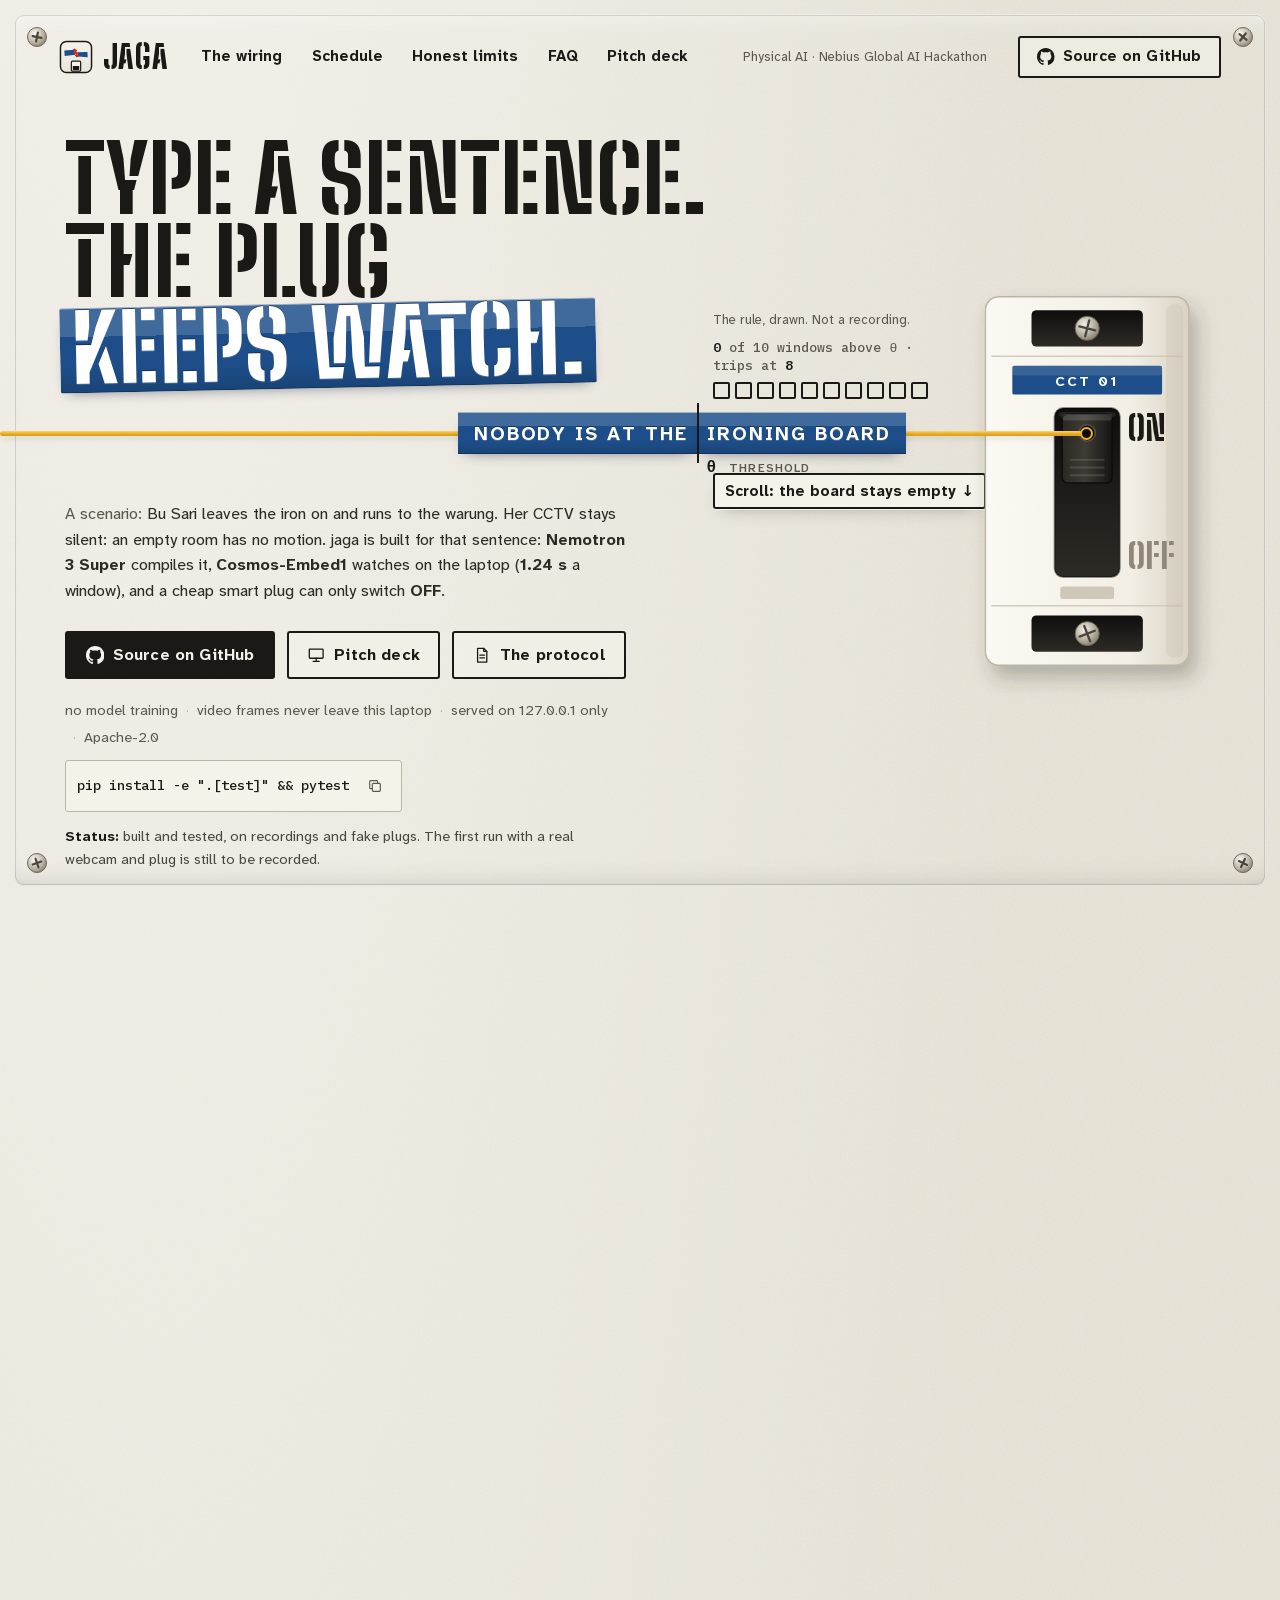
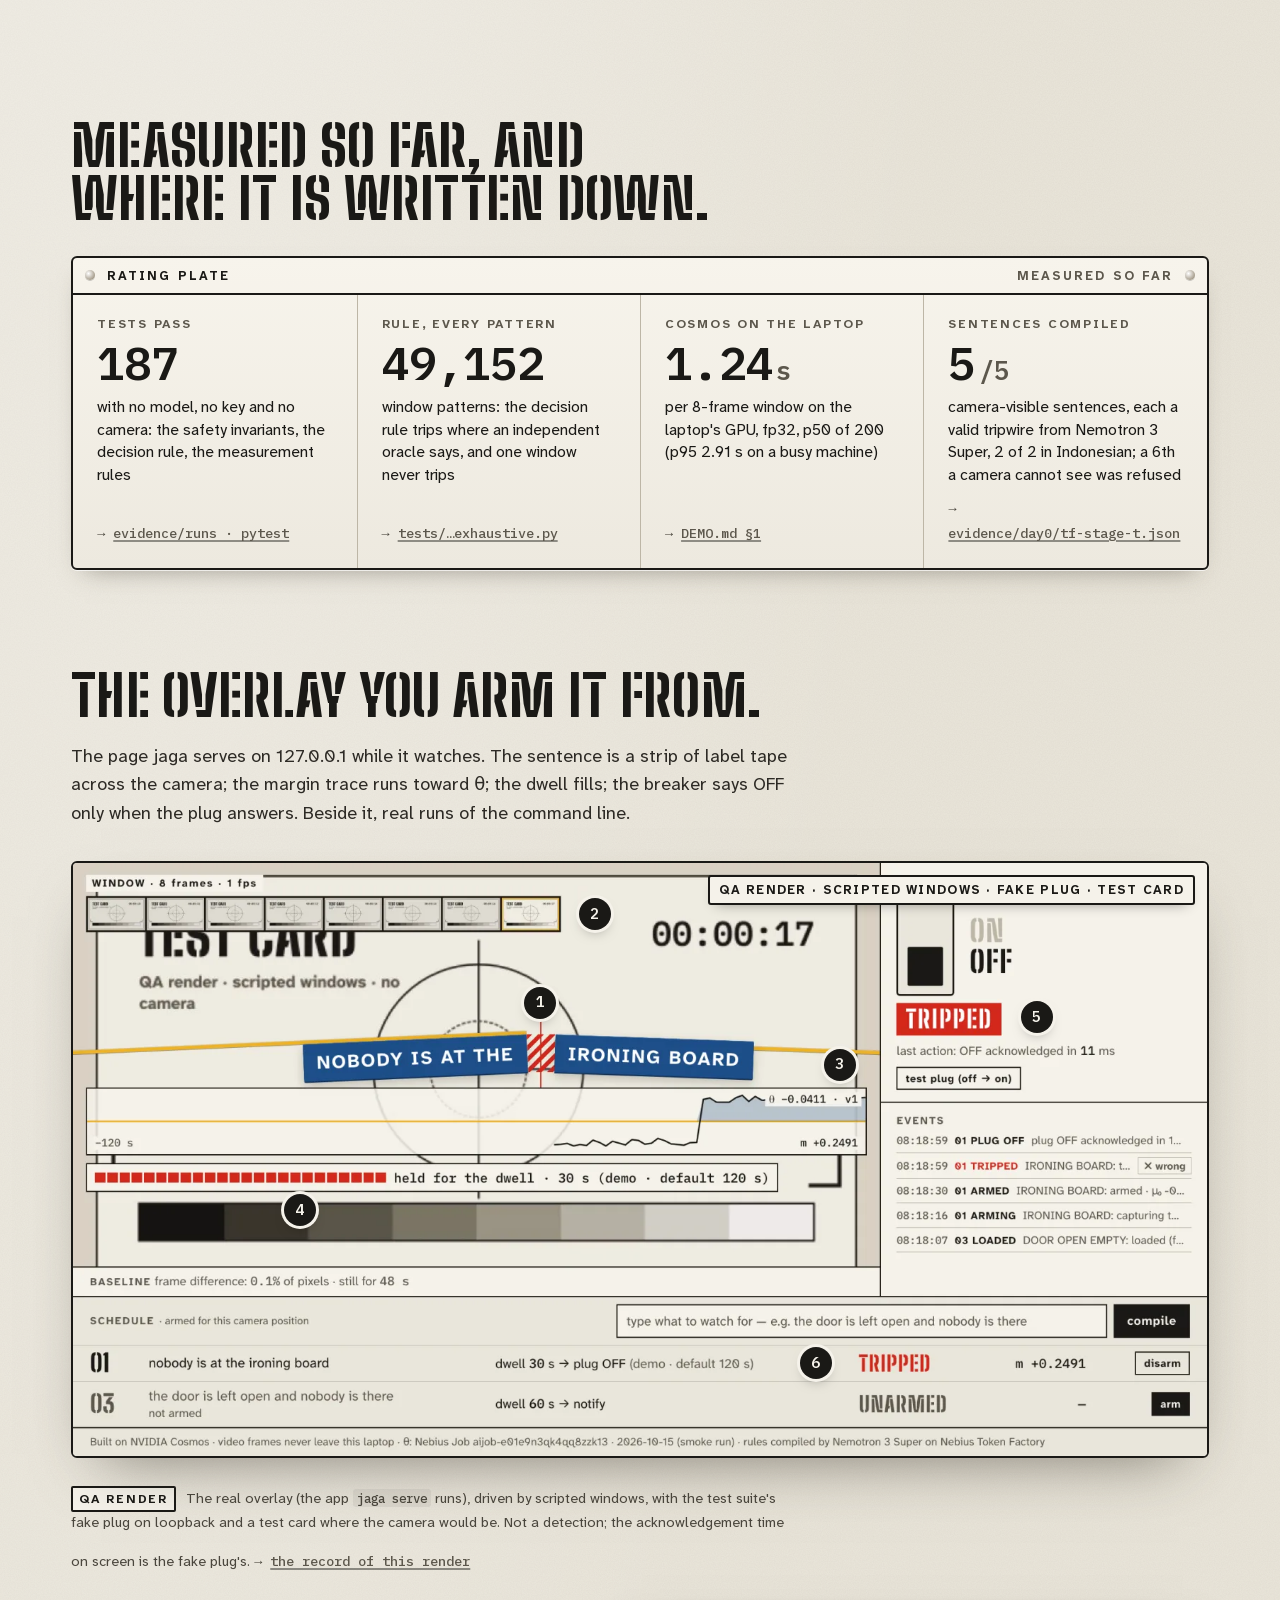
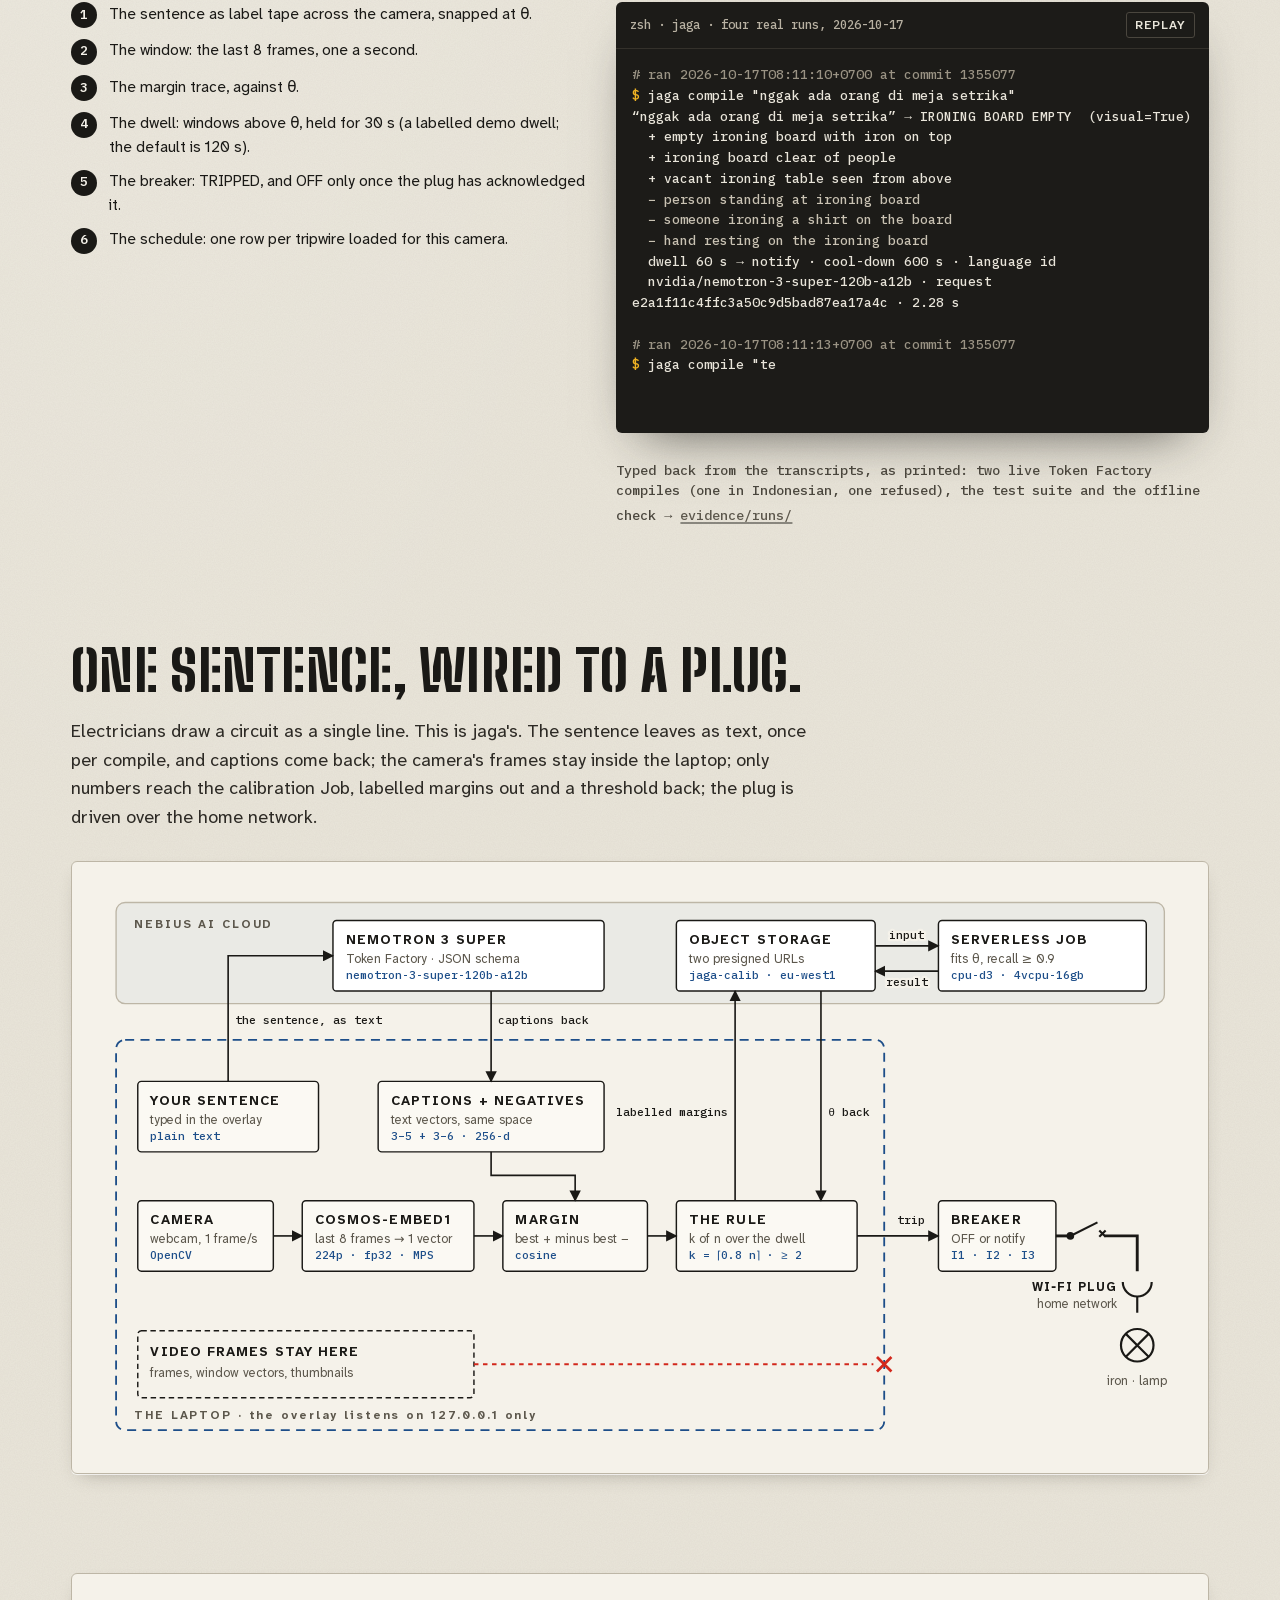
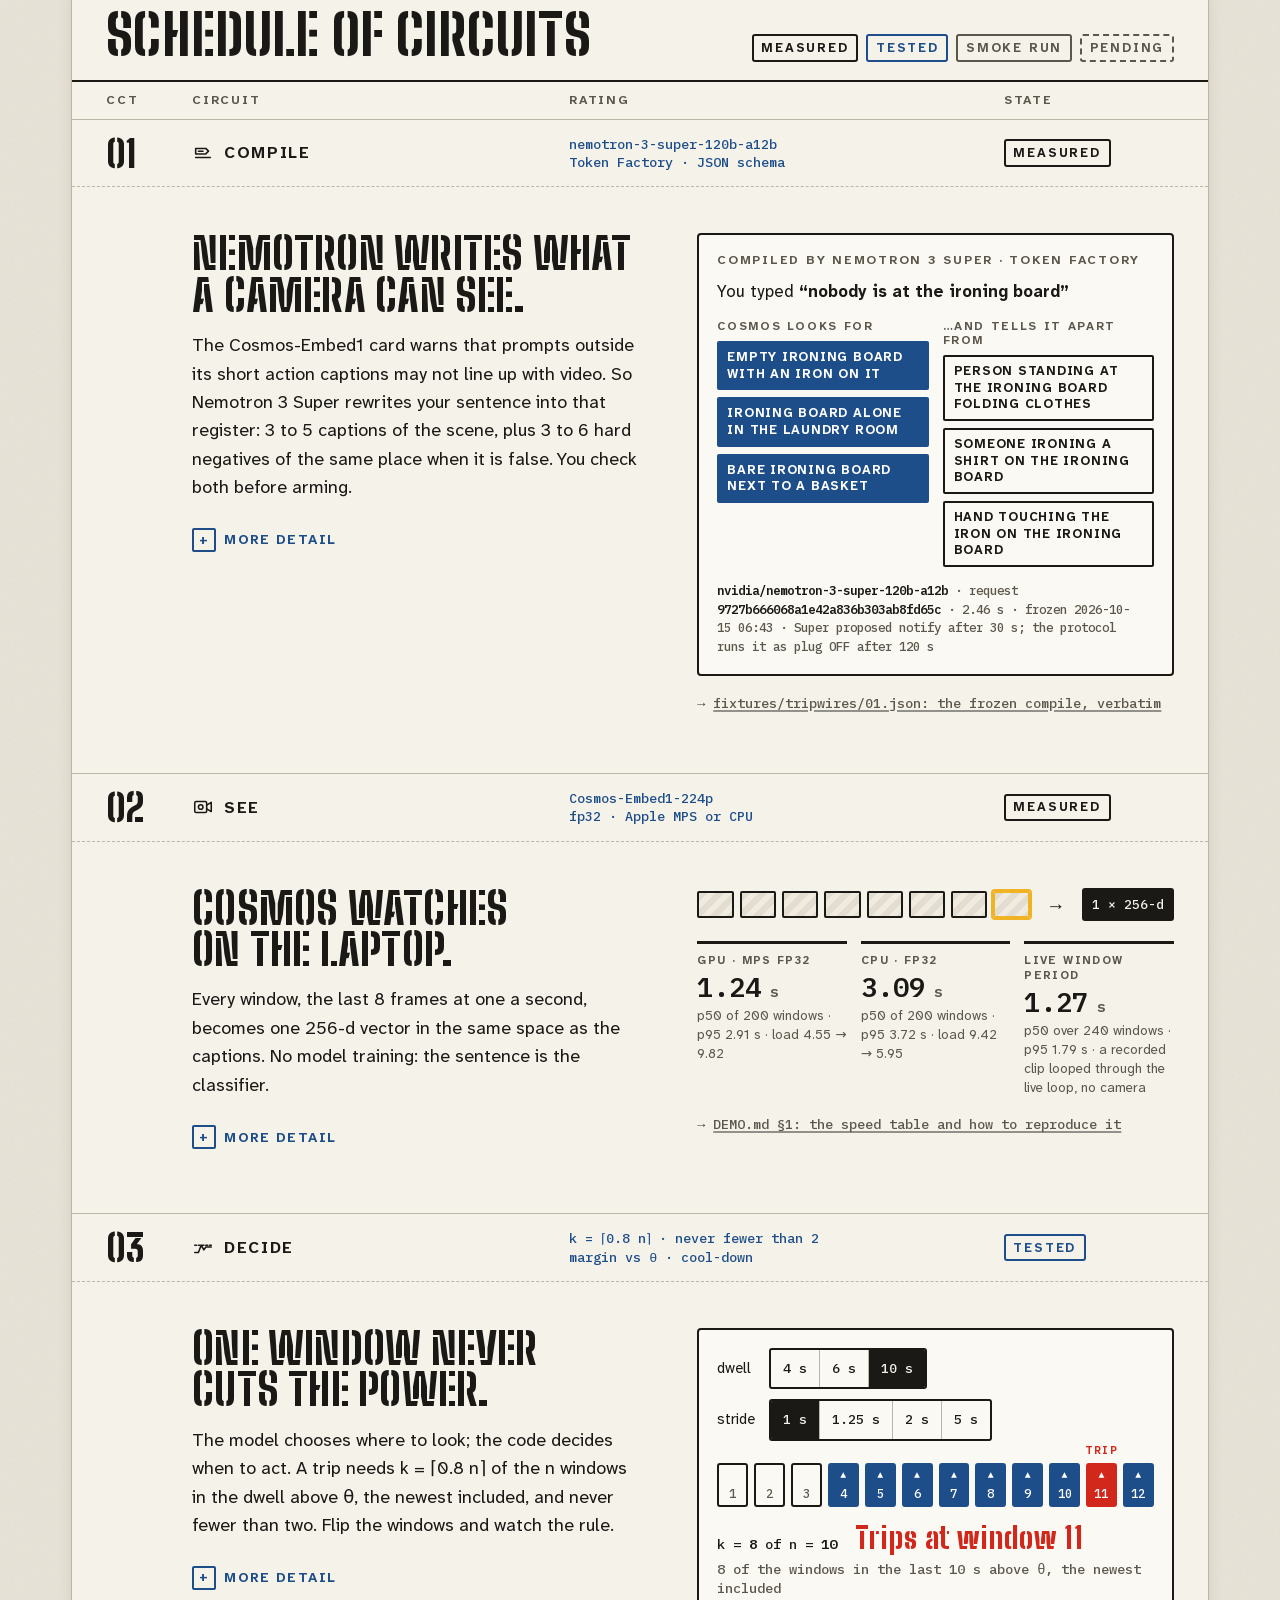
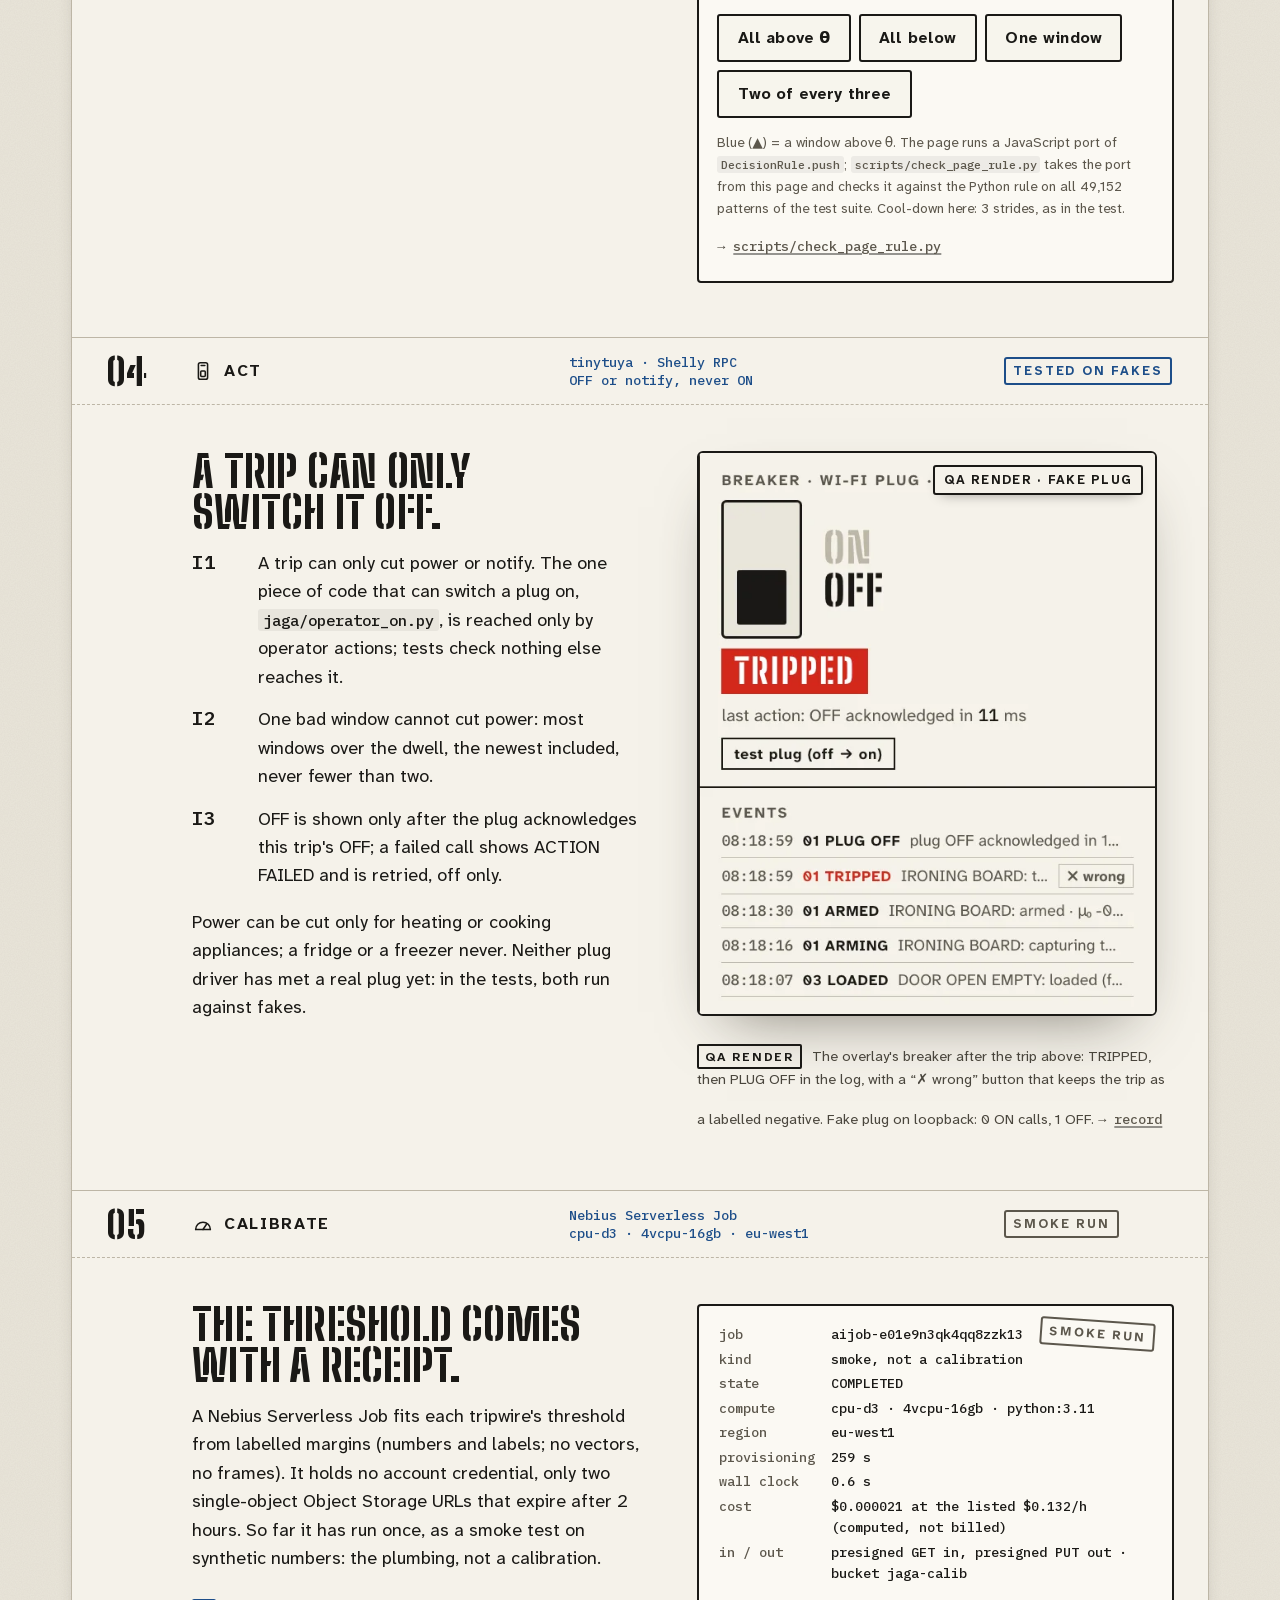
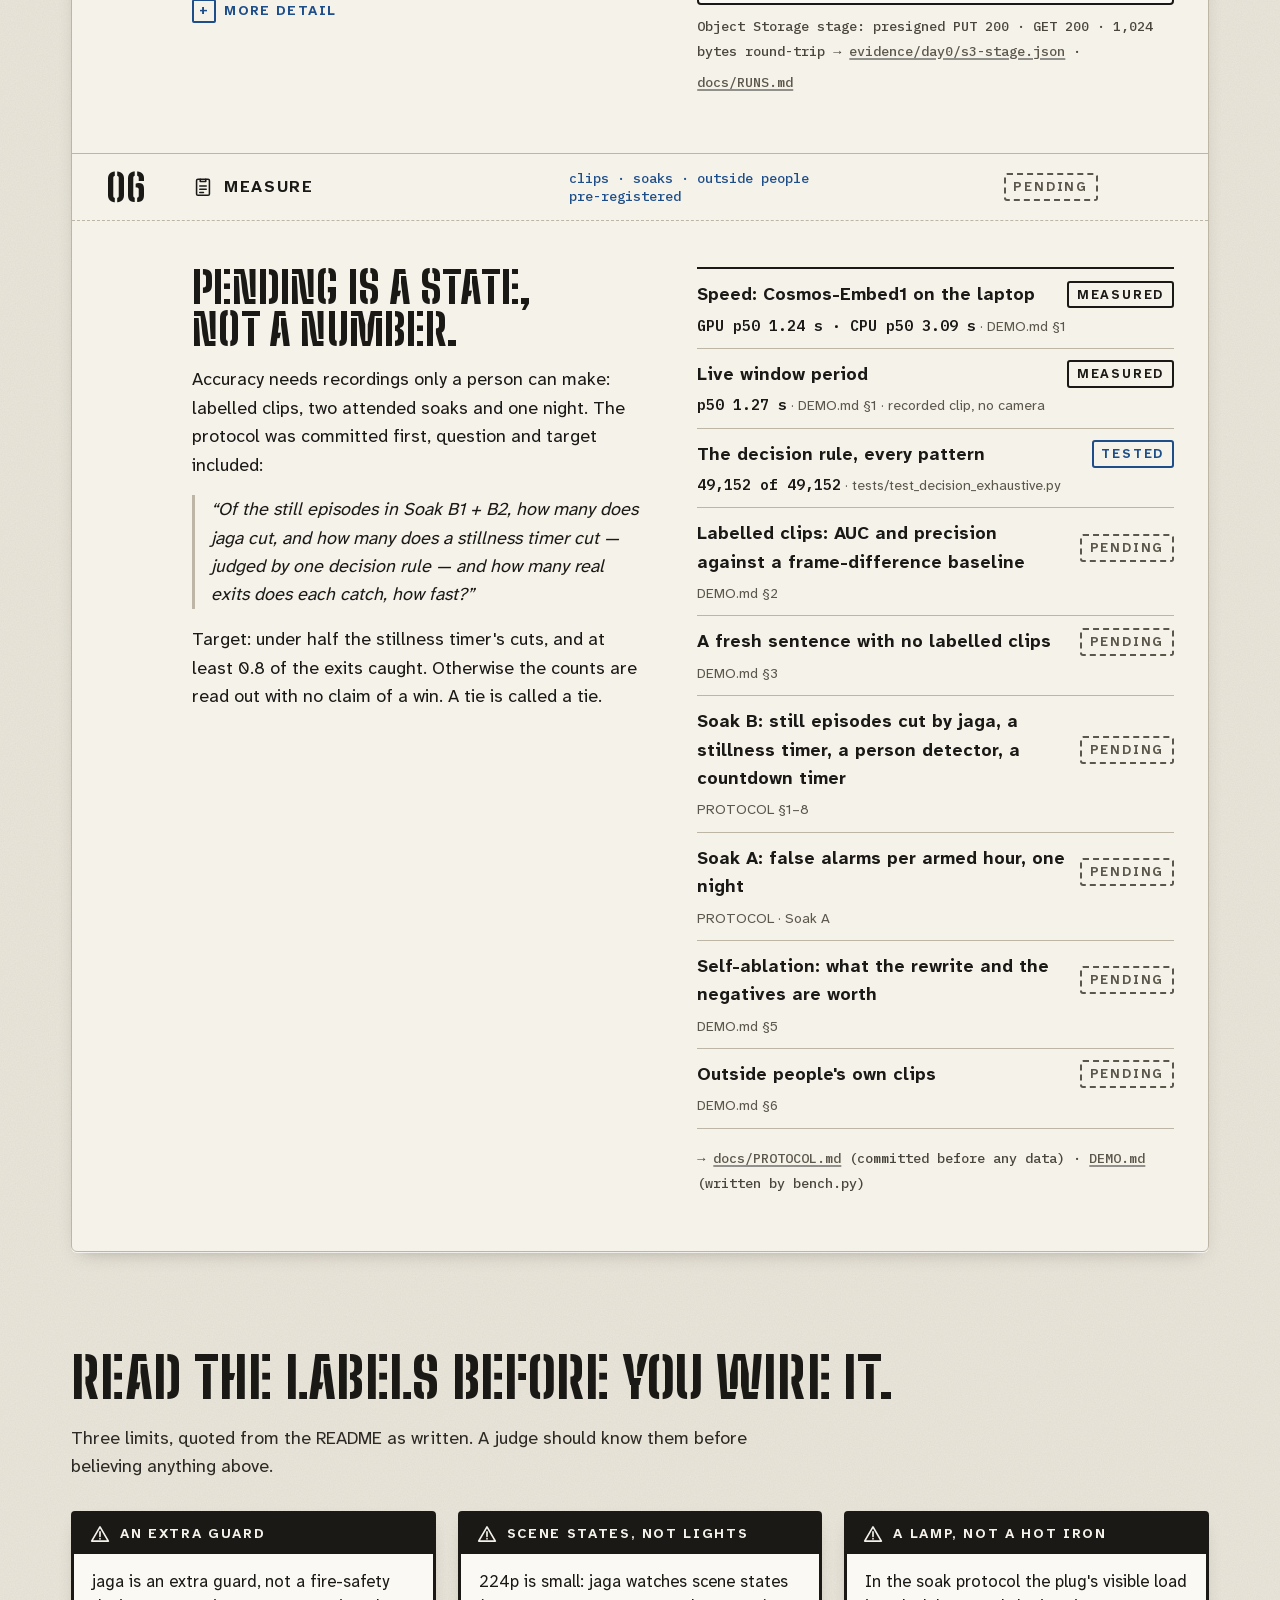
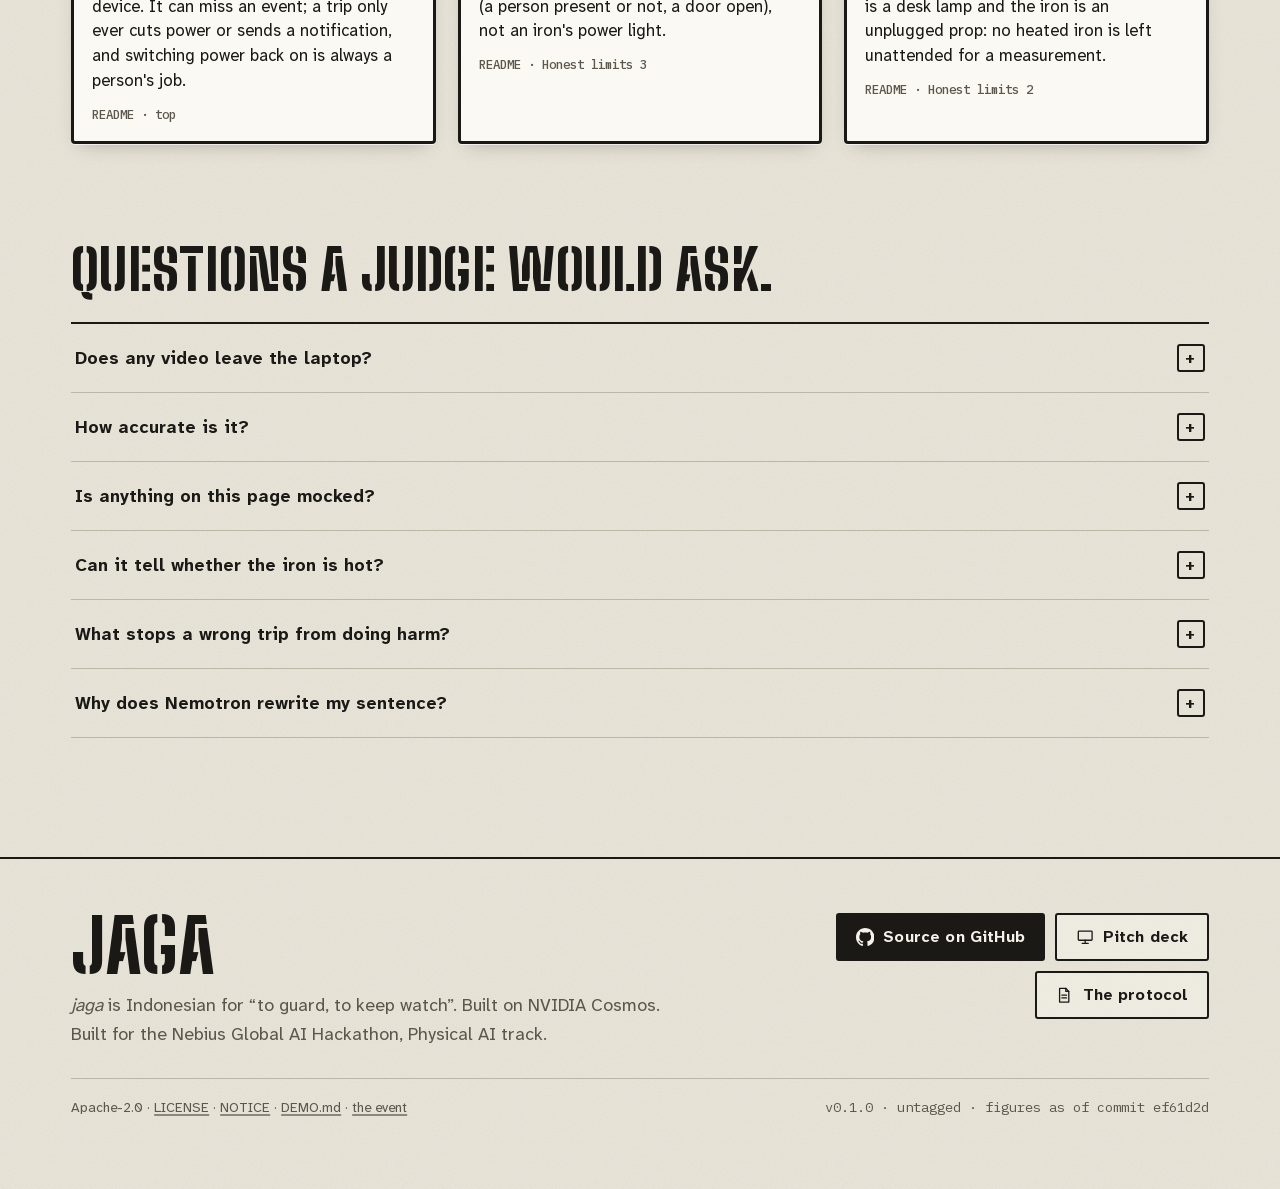
==== commit 524ff434: "Pages: canonical, link card and deck QR point at the live jaga-ashy.vercel.app until jaga.edycu.dev " ====
--- a/docs/index.html
+++ b/docs/index.html
@@ -7,22 +7,22 @@
 <meta name="description" content="jaga is built to turn a typed sentence into a tripwire: Nemotron 3 Super compiles it, Cosmos-Embed1 watches a laptop camera, a smart plug switches OFF.">
 <meta name="author" content="Edy Cu">
 <meta name="theme-color" content="#E9E5DA">
-<link rel="canonical" href="https://jaga.edycu.dev/">
+<link rel="canonical" href="https://jaga-ashy.vercel.app/">
 <link rel="icon" href="assets/icon.svg" type="image/svg+xml">
 <link rel="apple-touch-icon" href="assets/icon-512.png">
 <meta property="og:type" content="website">
 <meta property="og:site_name" content="jaga">
 <meta property="og:title" content="jaga — type a sentence; the plug keeps watch">
 <meta property="og:description" content="Built to turn a typed sentence into a tripwire: Cosmos-Embed1 on the laptop, a smart plug that only switches OFF.">
-<meta property="og:url" content="https://jaga.edycu.dev/">
-<meta property="og:image" content="https://jaga.edycu.dev/assets/page/og.png?v=27053512">
+<meta property="og:url" content="https://jaga-ashy.vercel.app/">
+<meta property="og:image" content="https://jaga-ashy.vercel.app/assets/page/og.png?v=23816754">
 <meta property="og:image:width" content="1200">
 <meta property="og:image:height" content="630">
 <meta property="og:image:alt" content="jaga: a typed sentence on blue label tape stretched across the page as a yellow wire, tied to a breaker at OFF">
 <meta name="twitter:card" content="summary_large_image">
 <meta name="twitter:title" content="jaga — type a sentence; the plug keeps watch">
 <meta name="twitter:description" content="Built to turn a typed sentence into a tripwire: Cosmos-Embed1 on the laptop, a smart plug that only switches OFF.">
-<meta name="twitter:image" content="https://jaga.edycu.dev/assets/page/og.png?v=27053512">
+<meta name="twitter:image" content="https://jaga-ashy.vercel.app/assets/page/og.png?v=23816754">
 <meta name="twitter:image:alt" content="jaga: a typed sentence on blue label tape stretched across the page as a yellow wire, tied to a breaker at OFF">
 <link rel="preload" href="assets/fonts/bigshouldersstencil-800-latin.woff2" as="font" type="font/woff2" crossorigin>
 <link rel="preload" href="assets/fonts/atkinsonhyperlegiblenext-400-700-latin.woff2" as="font" type="font/woff2" crossorigin>
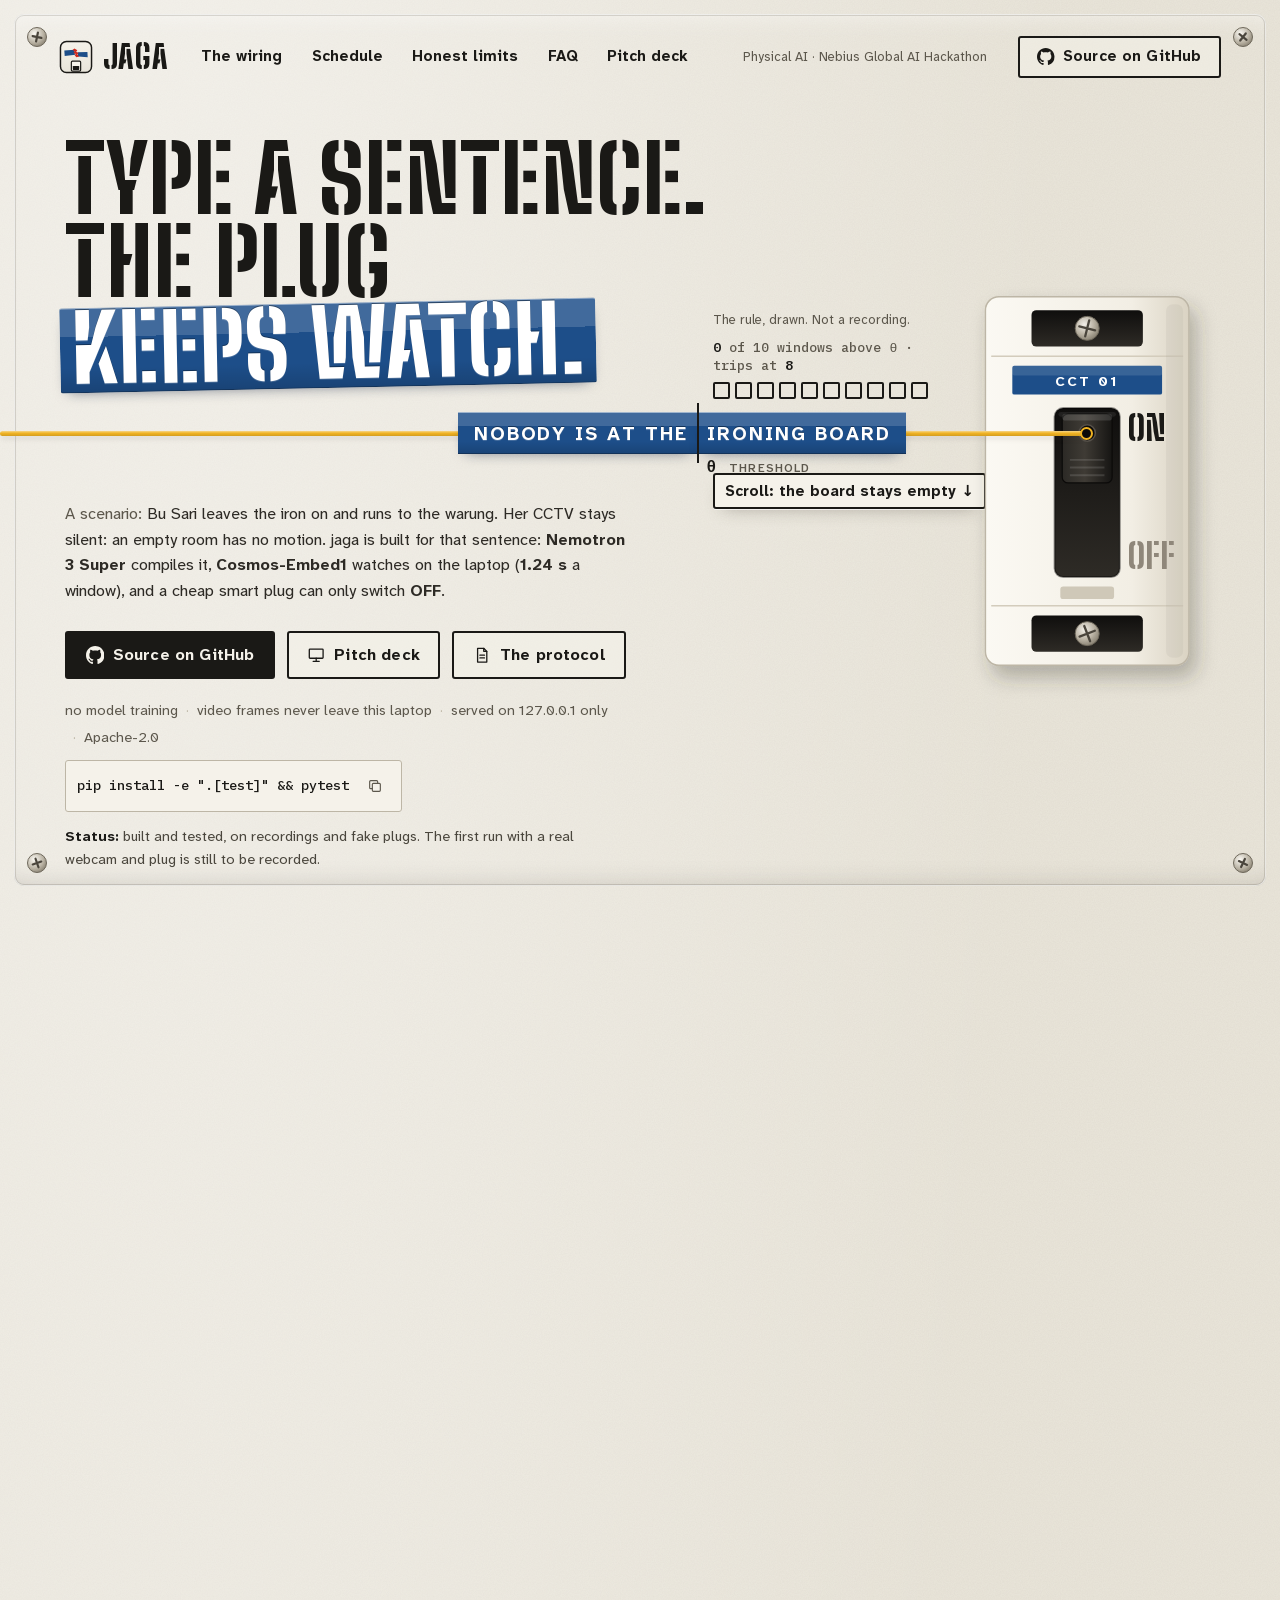
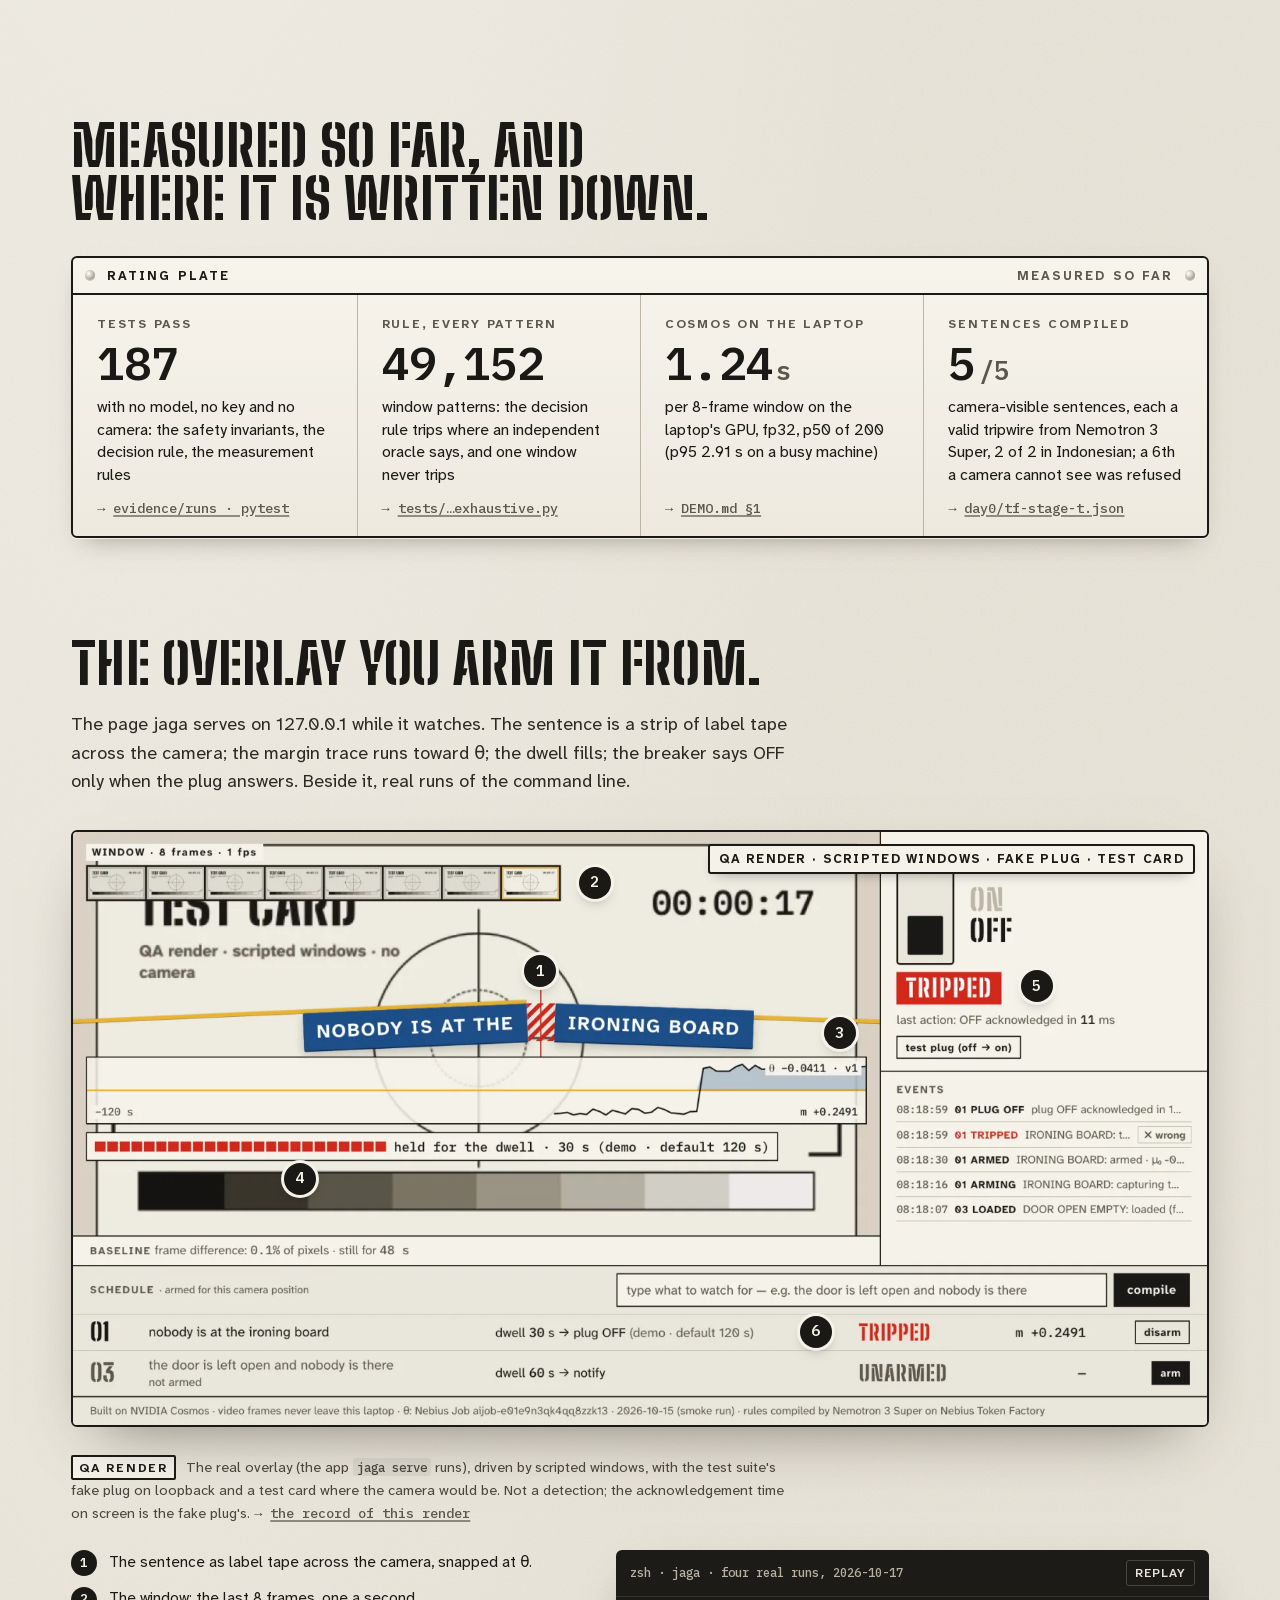
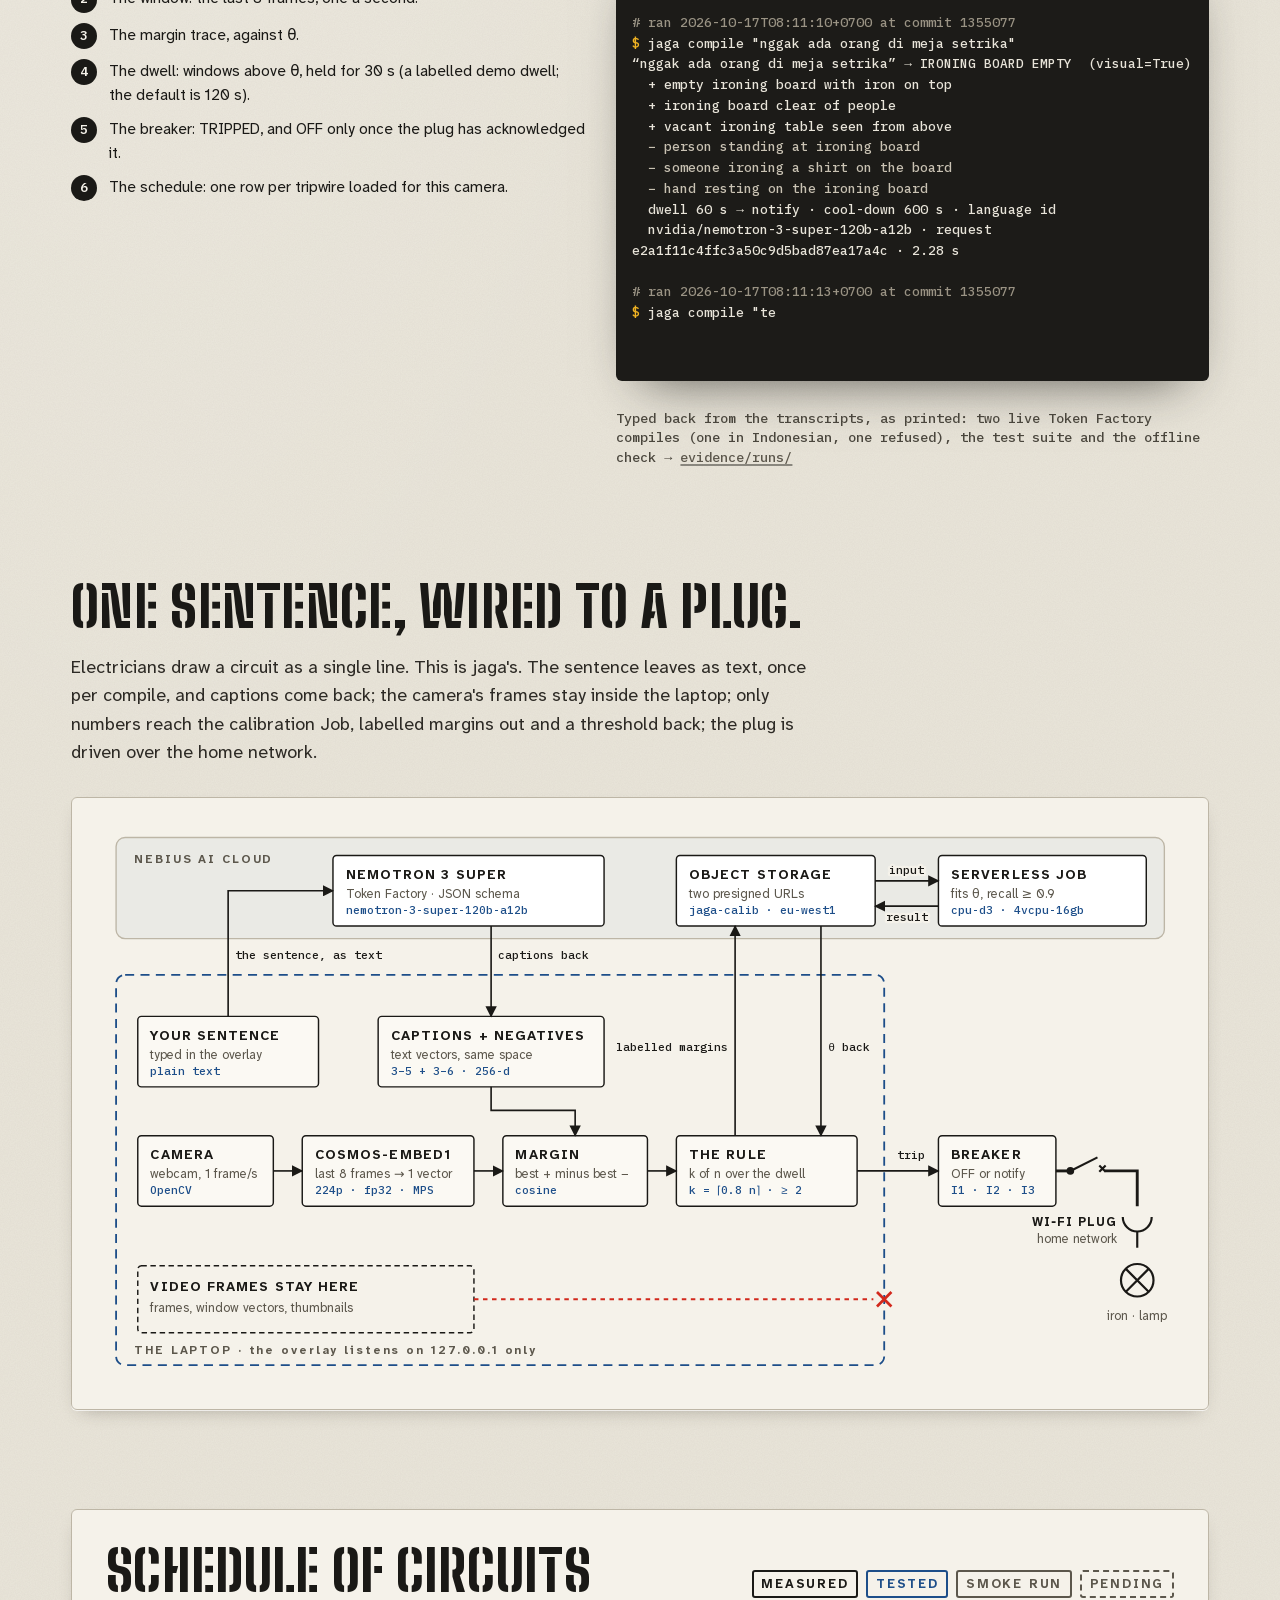
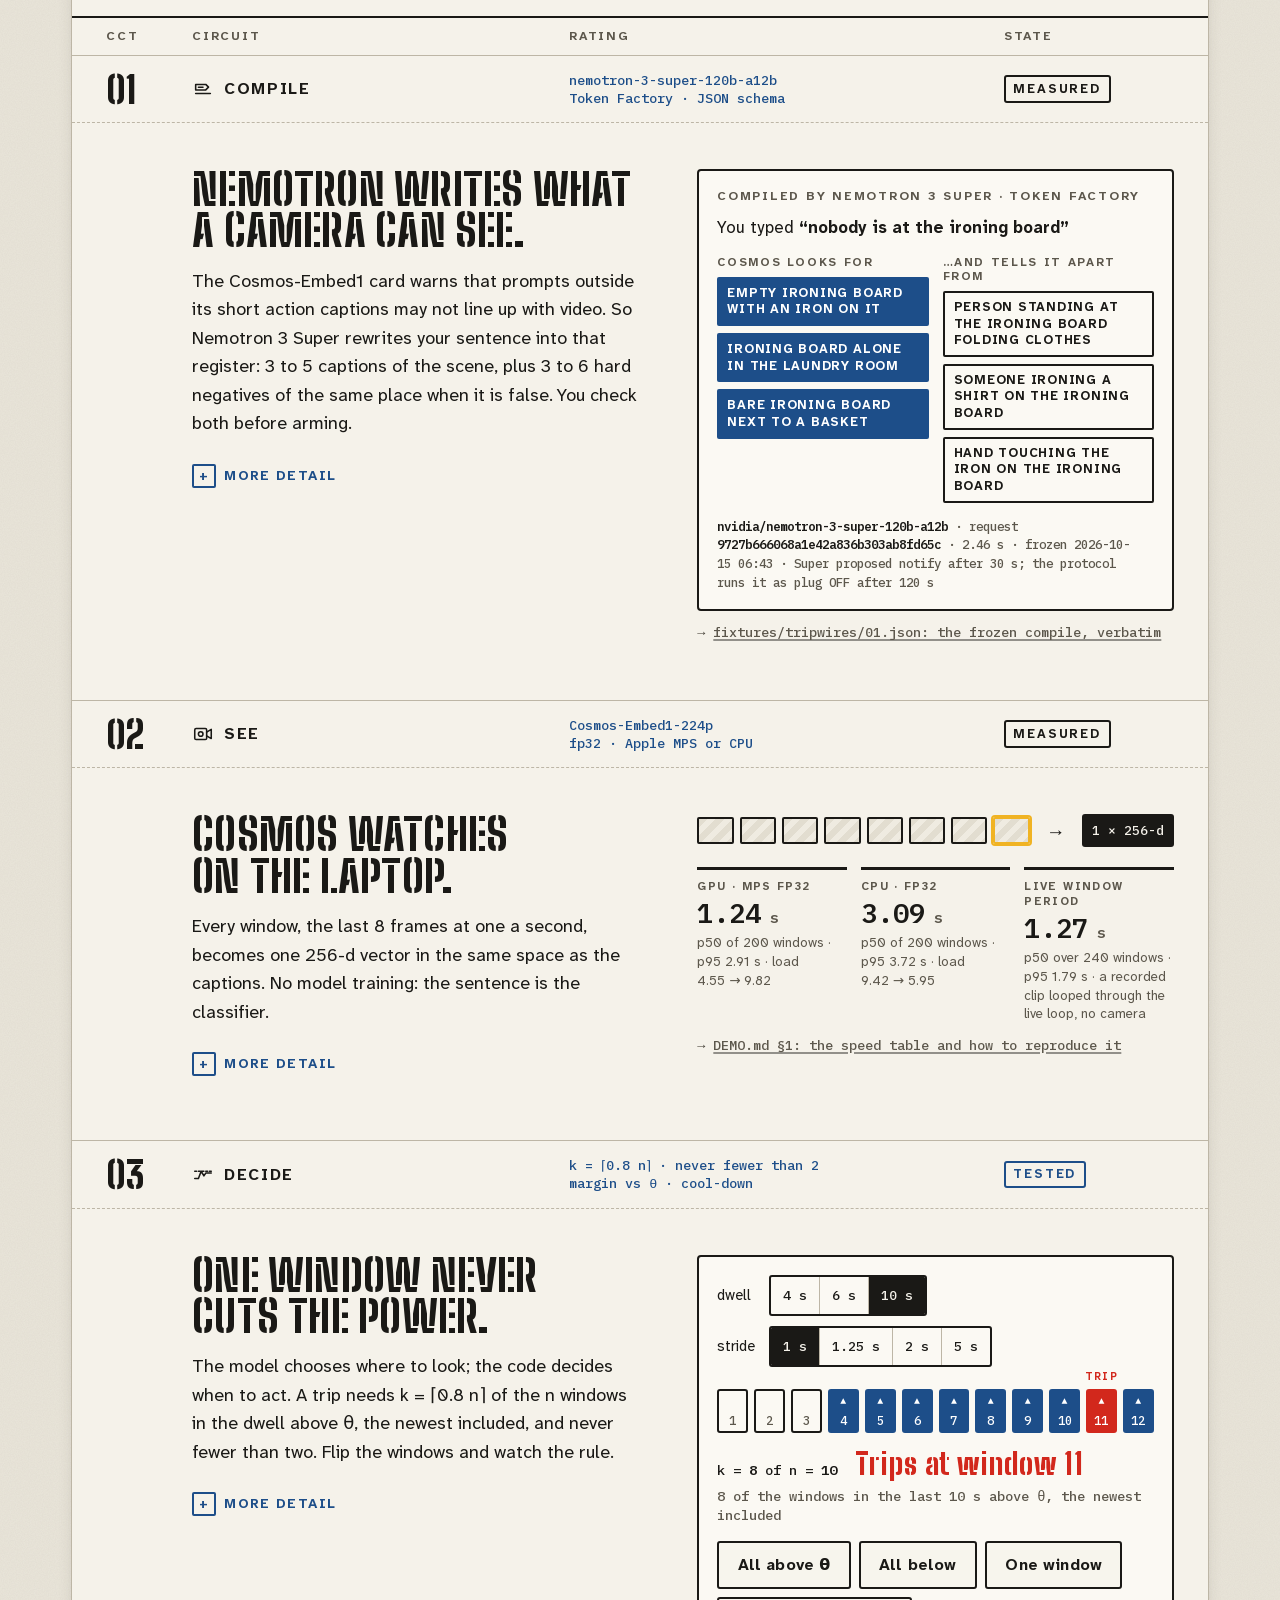
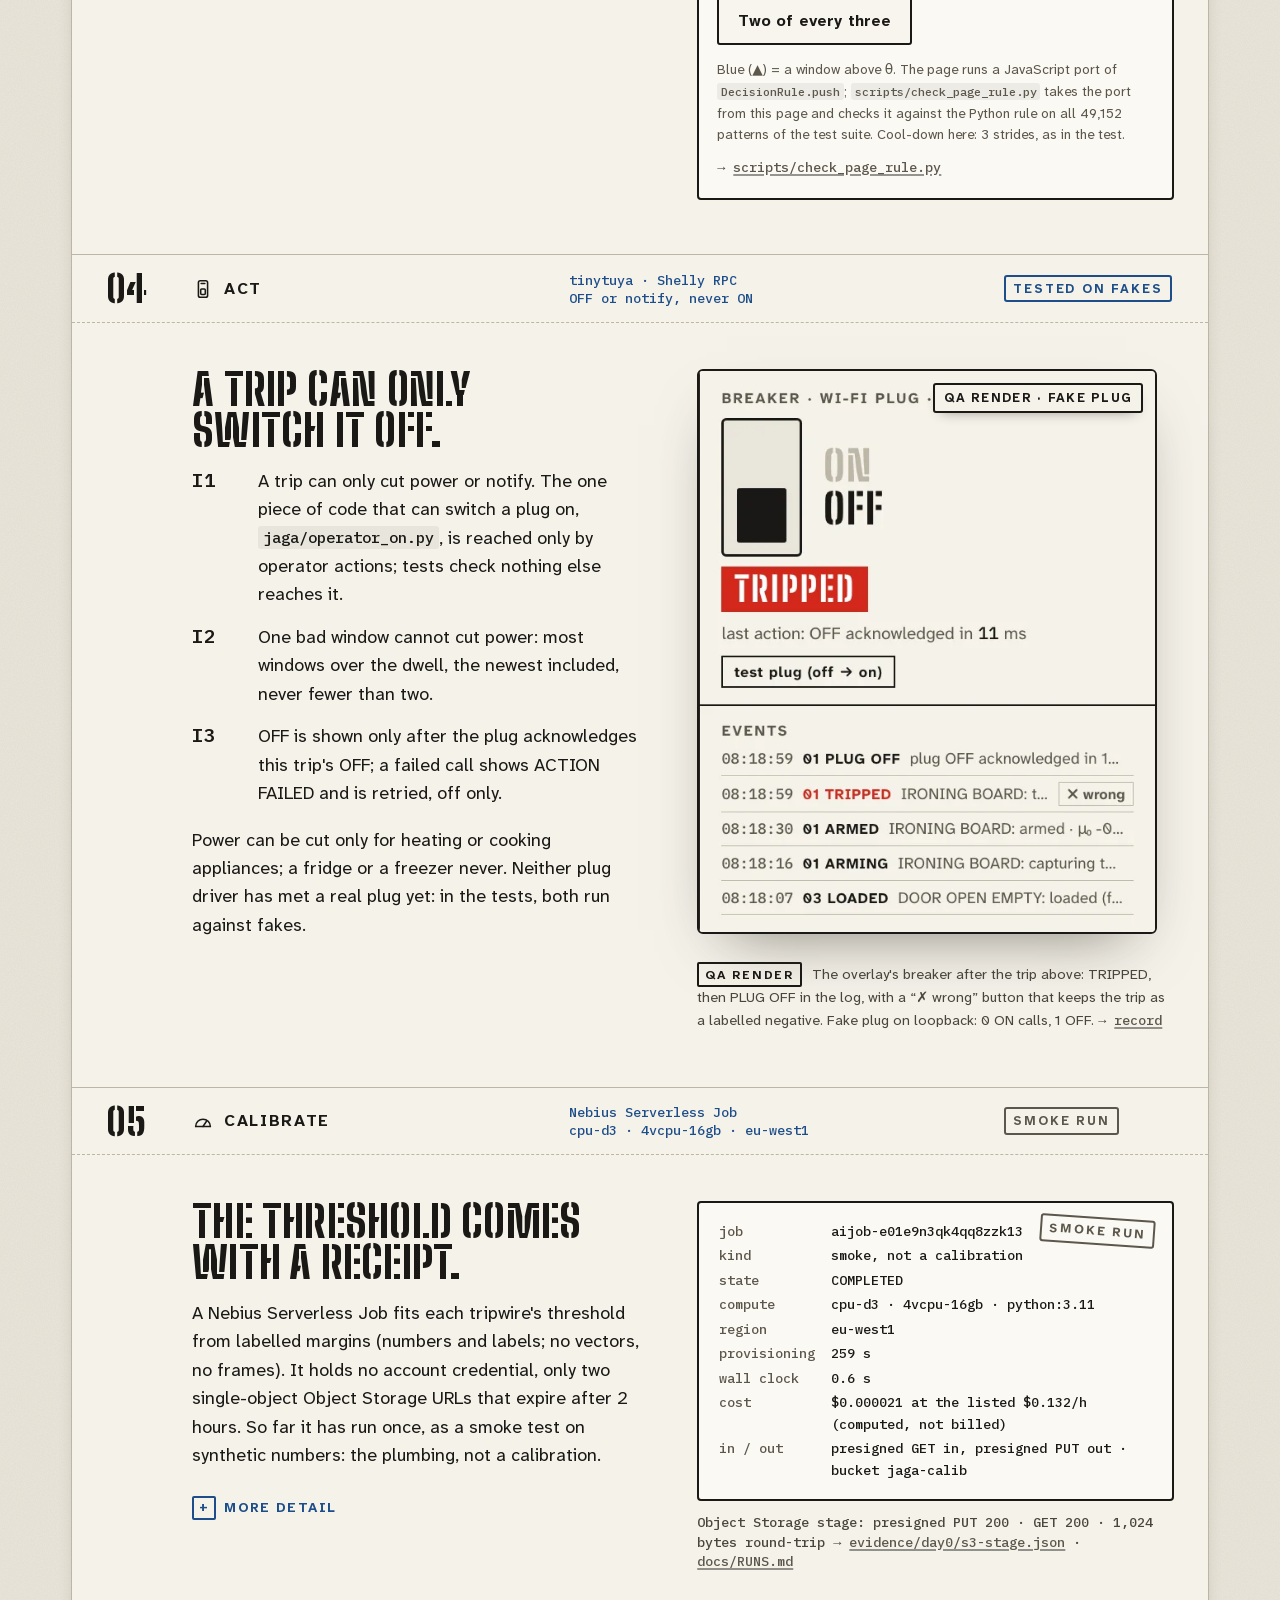
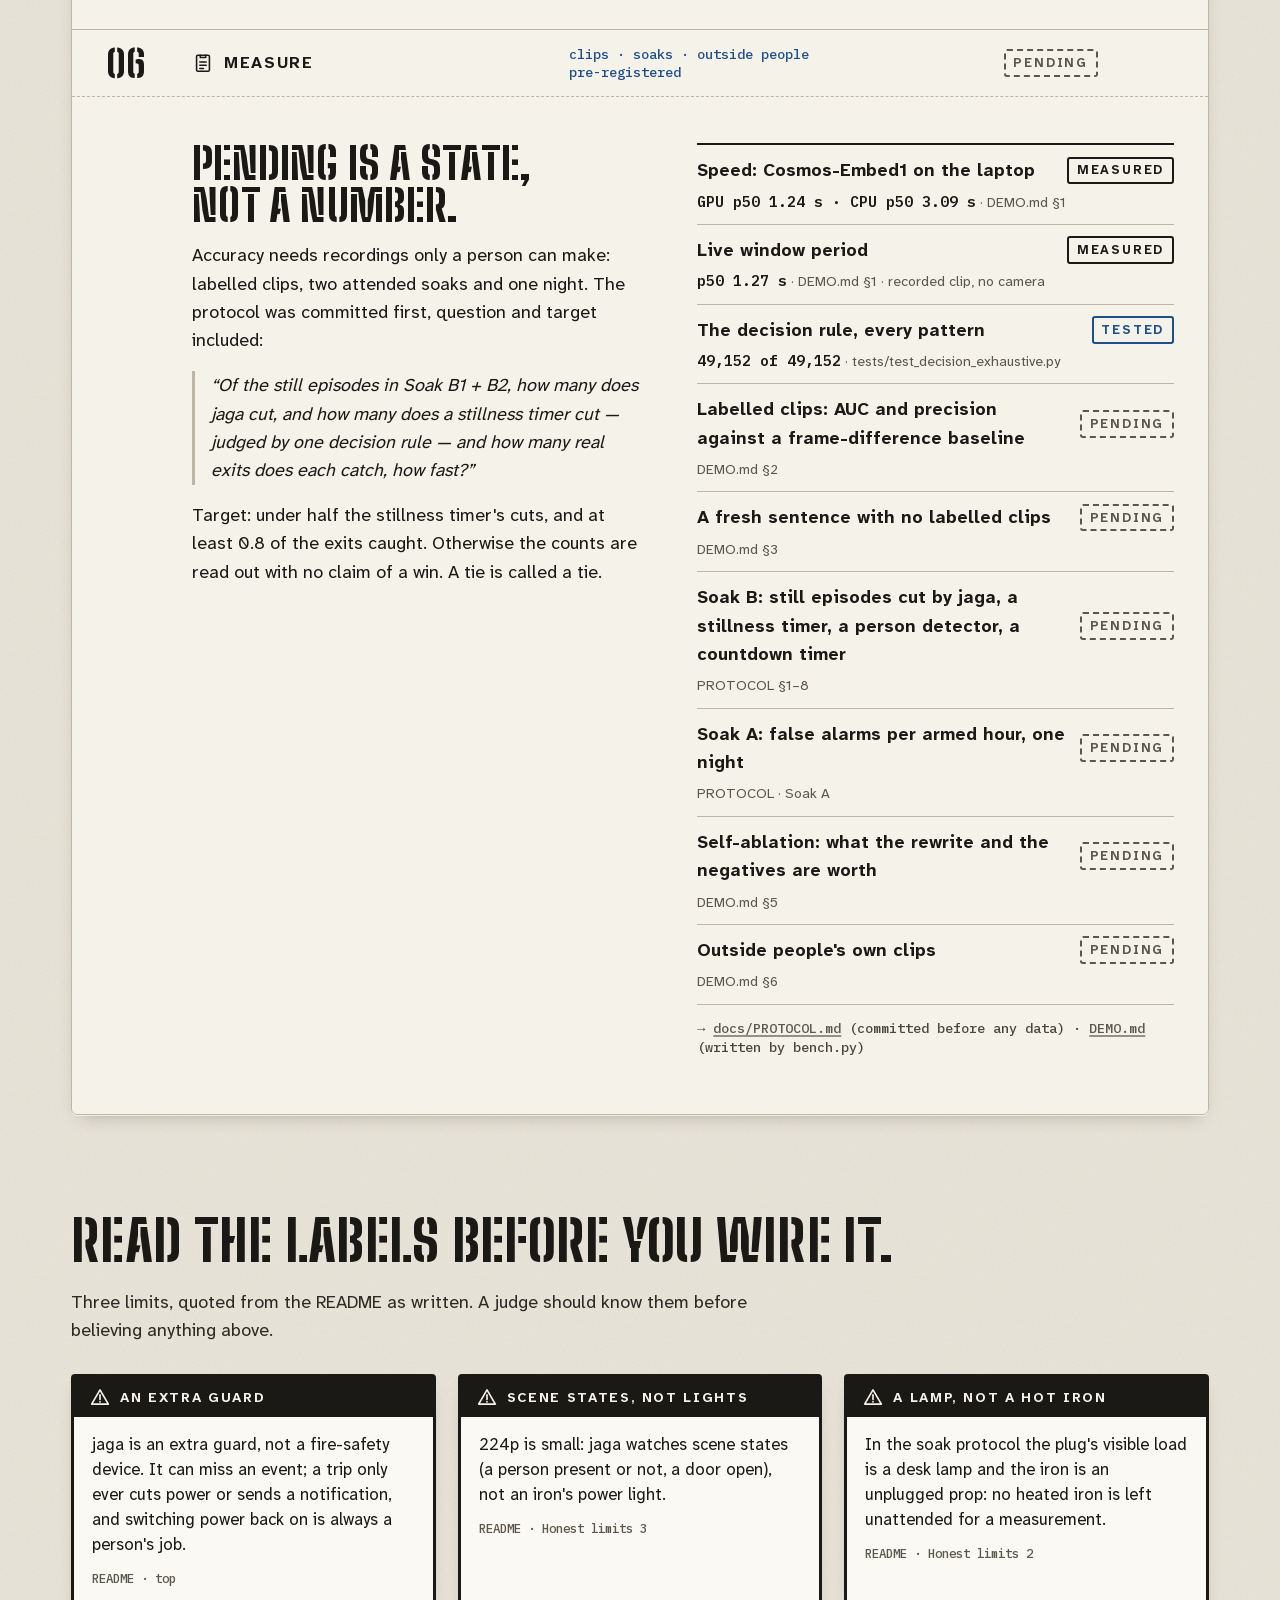
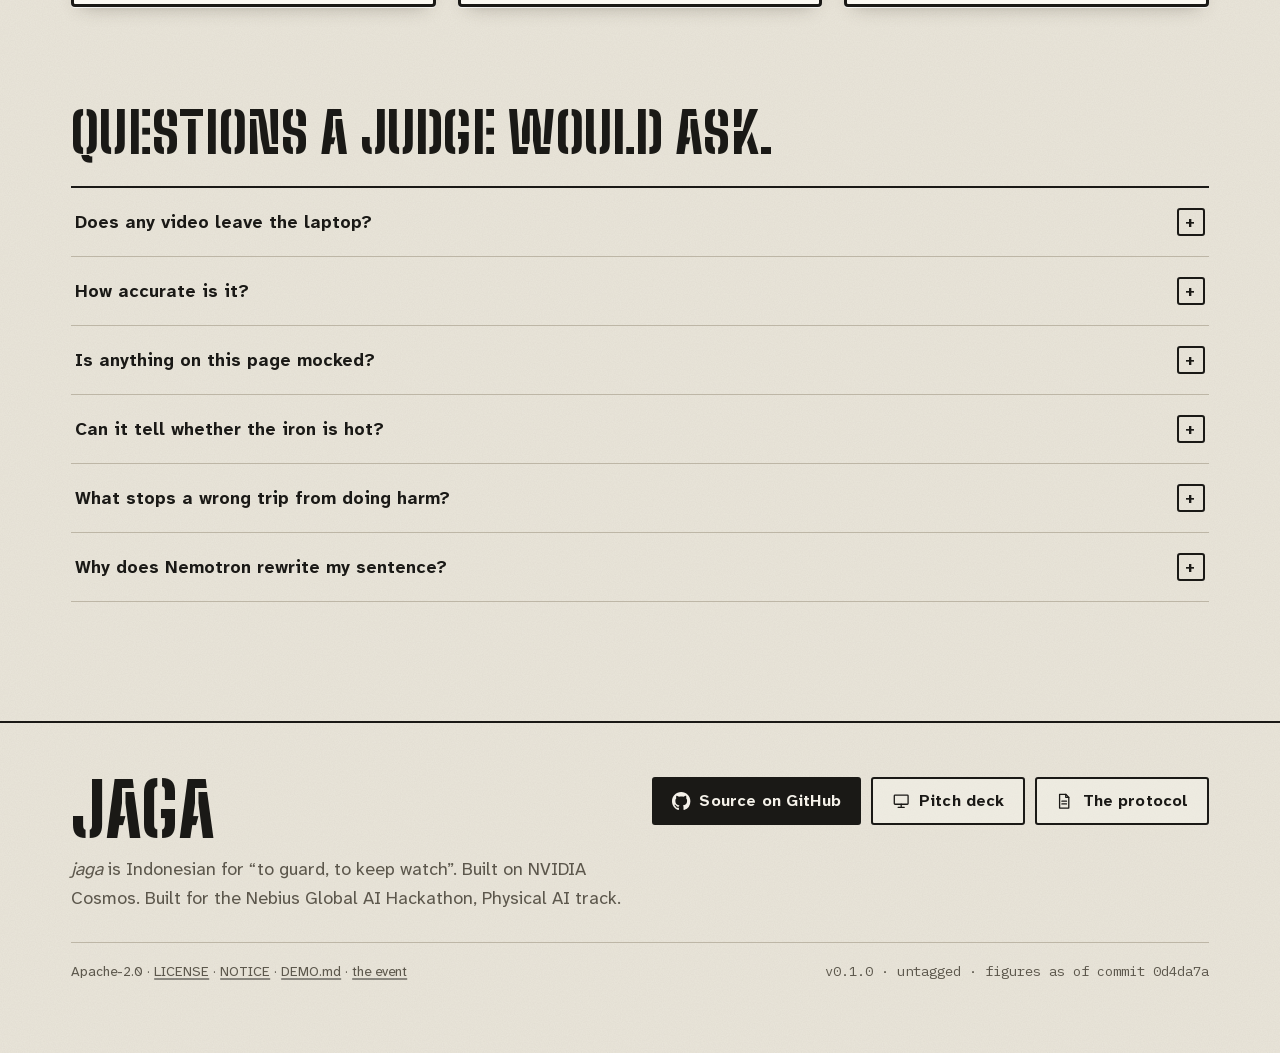
==== commit 39d45936: "Pages: screws clear the nav on tablets and phones, the breaker crop fits a phone, slide 6 shows the " ====
--- a/docs/index.html
+++ b/docs/index.html
@@ -64,7 +64,7 @@
   --lo: rgba(60, 52, 40, .16);
   --shadow: 0 1px 0 rgba(255,255,255,.7), 0 8px 18px -10px rgba(59, 53, 42, .42);
   --ease-out: cubic-bezier(.16, 1, .3, 1);
-  --pad: clamp(18px, 4vw, 64px);
+  --pad: clamp(42px, 4vw, 64px);
   --maxw: 1240px;
 }
 
@@ -140,7 +140,7 @@
 .screw.tl { left: 26px; top: 26px; } .screw.tr { right: 26px; top: 26px; }
 .screw.bl { left: 26px; bottom: 26px; } .screw.br { right: 26px; bottom: 26px; }
 .inner { position: relative; min-height: calc(100svh - 28px); display: grid; grid-template-rows: auto 1fr; }
-nav.top { display: flex; align-items: center; gap: clamp(12px, 2.4vw, 32px); padding: 22px calc(var(--pad) - 6px) 0; }
+nav.top { display: flex; align-items: center; gap: clamp(12px, 2.4vw, 32px); padding: 22px max(calc(var(--pad) - 6px), 40px) 0; }
 .mark { font: 800 2rem/1 var(--font-display); letter-spacing: .02em; text-decoration: none; display: inline-flex; align-items: center; gap: .3em; }
 .mark img { width: 34px; height: 34px; }
 .mark:hover { color: var(--ink); }
@@ -149,6 +149,7 @@
 nav.top .links a:hover { border-color: var(--before); color: var(--before); }
 nav.top .ev { font-size: .82rem; color: var(--muted); white-space: nowrap; }
 @media (max-width: 1279px) { nav.top .ev { display: none; } }
+@media (max-width: 960px) { nav.top .btn span { display: none; } nav.top .btn { padding: 0 .8em; } .mark { flex: none; } }
 nav.top .btn { min-height: 42px; font-size: .95rem; white-space: nowrap; }
 
 .hero { position: relative; display: grid; grid-template-columns: repeat(12, minmax(0, 1fr)); column-gap: 24px; align-content: center;
@@ -280,7 +281,8 @@
 .h2 { margin: 0 0 .35em; font: 800 clamp(2.3rem, 4.4vw, 3.9rem)/.95 var(--font-display); text-transform: uppercase; text-wrap: balance; letter-spacing: .005em; }
 .lede { margin: 0; max-width: 62ch; color: #2D2A25; }
 .src { display: inline-block; margin-top: 12px; font: 500 .84rem/1.45 var(--font-data); color: #4A463D; overflow-wrap: anywhere; }
-.src a { display: inline-block; padding: 6px 0; }
+.src a { display: inline; padding: 6px 0; }
+figcaption .src { margin-top: 0; }
 .src a { color: var(--muted); }
 .src a:hover { color: var(--before); }
 
@@ -459,7 +461,7 @@
 
 /* footer */
 footer { padding: 54px 0 70px; border-top: 2px solid var(--ink); margin-top: 20px; }
-.foot { display: grid; grid-template-columns: minmax(0, 1.2fr) minmax(0, 1fr); gap: 30px; align-items: start; }
+.foot { display: grid; grid-template-columns: minmax(0, 1fr) auto; gap: 30px; align-items: start; }
 .foot .big { font: 800 clamp(2.6rem, 6vw, 4.6rem)/.9 var(--font-display); margin: 0 0 12px; color: var(--ink); }
 .foot p { margin: 0; color: var(--muted); max-width: 52ch; }
 .foot nav { display: flex; flex-wrap: wrap; gap: 10px; justify-content: flex-end; }
@@ -503,6 +505,7 @@
   .hero-top { grid-column: 1 / -1; }
   .hero-bot { grid-column: 1 / span 6; padding-top: 70px; }
   .rig { --notch: 50%; margin-top: calc(var(--bh) * .375 + 40px); }
+  .cells li { width: 14px; height: 14px; } .cells { gap: 3px; }
   .sld-wide { display: none; } .sld-tall { display: block; max-width: 460px; margin: 0 auto; }
   nav.top .links { gap: 14px; } nav.top .links a { font-size: .9rem; }
   .rp-grid { grid-template-columns: repeat(2, minmax(0, 1fr)); } .rf:nth-child(3) { border-left: 0; } .rf:nth-child(n+3) { border-top: 1px solid var(--rule); }
@@ -512,11 +515,12 @@
   .labels { grid-template-columns: minmax(0, 1fr); }
 }
 @media (max-width: 760px) {
+  :root { --pad: 18px; }
   body { font-size: 1.04rem; }
   .stage { padding: 8px; } .rim { inset: 8px; }
-  .screw { width: 16px; height: 16px; } .screw.tl, .screw.bl { left: 16px; } .screw.tr, .screw.br { right: 16px; }
-  .screw.tl, .screw.tr { top: 16px; } .screw.bl, .screw.br { bottom: 16px; }
-  nav.top { padding: 18px 18px 0; } nav.top .links { display: none; } nav.top .btn span { display: none; } nav.top .btn { margin-left: auto; padding: 0 .8em; }
+  .screw { width: 14px; height: 14px; } .screw.tl, .screw.bl { left: 11px; } .screw.tr, .screw.br { right: 11px; }
+  .screw.tl, .screw.tr { top: 11px; } .screw.bl, .screw.br { bottom: 11px; }
+  nav.top { padding: 20px 18px 0; } nav.top .links { display: none; } nav.top .btn span { display: none; } nav.top .btn { margin-left: auto; padding: 0 .8em; }
   .hero { padding: 0 18px; --pad: 18px; --bh: 150px; column-gap: 0; }
   .hero-bot { display: contents; }
   .hero-top { order: 1; } .ctas { order: 2; grid-column: 1 / -1; margin-top: 22px; } .rig { order: 3; } .sub { order: 4; grid-column: 1 / -1; margin-top: calc(var(--bh) * .625 + 150px); } .proof { order: 5; grid-column: 1 / -1; } .status { order: 6; grid-column: 1 / -1; }
@@ -533,14 +537,14 @@
   .flag { top: calc(100% + 8px); left: auto; right: 0; transform: none; justify-items: end; width: 70vw; text-align: right; } .flag .stamp { font-size: 1.8rem; } .flag .ack { font-size: .76rem; }
   .idplate { flex-wrap: wrap; row-gap: 8px; }
   .rp-grid { grid-template-columns: minmax(0, 1fr); } .rf { border-left: 0 !important; border-top: 1px solid var(--rule); } .rf:first-child { border-top: 0; }
-  .shot .frame { overflow-x: auto; } .shot .frame .fi { width: 820px; } .swipe { display: block; }
+  .shot:not(.small) .frame { overflow-x: auto; } .shot:not(.small) .frame .fi { width: 820px; } .swipe { display: block; }
   .row-h .stamp { white-space: normal; text-align: center; }
   .cols { display: none; }
   .row-h { top: 0; grid-template-columns: 52px minmax(0, 1fr) auto; row-gap: 6px; }
   .row-h .rating { grid-column: 2 / -1; grid-row: 2; }
   .cct { font-size: 2rem; }
   .drawer .two { grid-template-columns: minmax(0, 1fr); }
-  .strip { grid-template-columns: repeat(8, minmax(0, 1fr)); } .strip .to, .strip .vec { grid-column: span 4; }
+  .strip { grid-template-columns: repeat(8, minmax(0, 1fr)); } .strip .to { grid-column: span 1; justify-self: center; } .strip .vec { grid-column: span 7; justify-self: start; }
   .speeds { grid-template-columns: minmax(0, 1fr); }
   .wins { grid-template-columns: repeat(6, minmax(0, 1fr)); row-gap: 26px; }
   .callout { width: 24px; height: 24px; margin: -12px 0 0 -12px; font-size: .74rem; }
@@ -654,7 +658,7 @@
 <section class="sec" id="receipts" aria-labelledby="rc-h">
  <div class="wrap">
   <h2 class="h2" id="rc-h">Measured so far, and where it is written down.</h2>
-  <div class="rplate"><div class="rp-head"><span>Rating plate</span><span>measured so far</span></div><div class="rp-grid"><div class="rf" data-count="187" data-dec="0"><span class="lab">Tests pass</span><span class="n"><span class="v">187</span></span><p>with no model, no key and no camera: the safety invariants, the decision rule, the measurement rules</p><span class="src">→ <a href="https://github.com/edycutjong/jaga/blob/main/evidence/runs/2026-10-17-pytest.txt">evidence/runs · pytest</a></span></div><div class="rf" data-count="49152" data-dec="0"><span class="lab">Rule, every pattern</span><span class="n"><span class="v">49,152</span></span><p>window patterns: the decision rule trips where an independent oracle says, and one window never trips</p><span class="src">→ <a href="https://github.com/edycutjong/jaga/blob/main/tests/test_decision_exhaustive.py">tests/…exhaustive.py</a></span></div><div class="rf" data-count="1.2378" data-dec="2"><span class="lab">Cosmos on the laptop</span><span class="n"><span class="v">1.24</span><small>s</small></span><p>per 8-frame window on the laptop's GPU, fp32, p50 of 200 (p95 2.91 s on a busy machine)</p><span class="src">→ <a href="https://github.com/edycutjong/jaga/blob/main/DEMO.md">DEMO.md §1</a></span></div><div class="rf" data-count="5" data-dec="0"><span class="lab">Sentences compiled</span><span class="n"><span class="v">5</span><small>/5</small></span><p>camera-visible sentences, each a valid tripwire from Nemotron 3 Super, 2 of 2 in Indonesian; a 6th a camera cannot see was refused</p><span class="src">→ <a href="https://github.com/edycutjong/jaga/blob/main/evidence/day0/tf-stage-t.json">evidence/day0/tf-stage-t.json</a></span></div></div></div>
+  <div class="rplate"><div class="rp-head"><span>Rating plate</span><span>measured so far</span></div><div class="rp-grid"><div class="rf" data-count="187" data-dec="0"><span class="lab">Tests pass</span><span class="n"><span class="v">187</span></span><p>with no model, no key and no camera: the safety invariants, the decision rule, the measurement rules</p><span class="src">→&nbsp;<a href="https://github.com/edycutjong/jaga/blob/main/evidence/runs/2026-10-17-pytest.txt">evidence/runs · pytest</a></span></div><div class="rf" data-count="49152" data-dec="0"><span class="lab">Rule, every pattern</span><span class="n"><span class="v">49,152</span></span><p>window patterns: the decision rule trips where an independent oracle says, and one window never trips</p><span class="src">→&nbsp;<a href="https://github.com/edycutjong/jaga/blob/main/tests/test_decision_exhaustive.py">tests/…exhaustive.py</a></span></div><div class="rf" data-count="1.2378" data-dec="2"><span class="lab">Cosmos on the laptop</span><span class="n"><span class="v">1.24</span><small>s</small></span><p>per 8-frame window on the laptop's GPU, fp32, p50 of 200 (p95 2.91 s on a busy machine)</p><span class="src">→&nbsp;<a href="https://github.com/edycutjong/jaga/blob/main/DEMO.md">DEMO.md §1</a></span></div><div class="rf" data-count="5" data-dec="0"><span class="lab">Sentences compiled</span><span class="n"><span class="v">5</span><small>/5</small></span><p>camera-visible sentences, each a valid tripwire from Nemotron 3 Super, 2 of 2 in Indonesian; a 6th a camera cannot see was refused</p><span class="src">→&nbsp;<a href="https://github.com/edycutjong/jaga/blob/main/evidence/day0/tf-stage-t.json">day0/tf-stage-t.json</a></span></div></div></div>
  </div>
 </section>
 
@@ -662,8 +666,8 @@
  <div class="wrap">
   <h2 class="h2" id="ov-h">The overlay you arm it from.</h2>
   <p class="lede">The page jaga serves on 127.0.0.1 while it watches. The sentence is a strip of label tape across the camera; the margin trace runs toward θ; the dwell fills; the breaker says OFF only when the plug answers. Beside it, real runs of the command line.</p>
-  <figure class="shot"><div class="frame" tabindex="0" role="group" aria-label="The overlay, tripped (QA render)"><div class="fi"><img src="assets/page/overlay-tripped.webp" width="1600" height="837" loading="lazy" decoding="async" alt="jaga's overlay, tripped: the label-tape sentence NOBODY IS AT THE IRONING BOARD snapped across a test card, the dwell bar full, the breaker at OFF with a red TRIPPED flag"><span class="callout" style="left:41.2%;top:23.5%" aria-hidden="true">1</span><span class="callout" style="left:46.0%;top:8.6%" aria-hidden="true">2</span><span class="callout" style="left:67.6%;top:34.0%" aria-hidden="true">3</span><span class="callout" style="left:20.0%;top:58.5%" aria-hidden="true">4</span><span class="callout" style="left:85.0%;top:26.0%" aria-hidden="true">5</span><span class="callout" style="left:65.5%;top:84.3%" aria-hidden="true">6</span><span class="qaplate">QA render · scripted windows · fake plug · test card</span></div></div><p class="swipe">Swipe the picture sideways to see all of it.</p><figcaption><span class="qa">QA render</span> The real overlay (the app <code>jaga serve</code> runs), driven by scripted windows, with the test suite's fake plug on loopback and a test card where the camera would be. Not a detection; the acknowledgement time on screen is the fake plug's. <span class="src">→ <a href="https://github.com/edycutjong/jaga/blob/main/evidence/runs/2026-10-17-overlay-qa.json">the record of this render</a></span></figcaption></figure>
-  <div class="under"><ol class="legend"><li><b>1</b><span>The sentence as label tape across the camera, snapped at θ.</span></li><li><b>2</b><span>The window: the last 8 frames, one a second.</span></li><li><b>3</b><span>The margin trace, against θ.</span></li><li><b>4</b><span>The dwell: windows above θ, held for 30 s (a labelled demo dwell; the default is 120 s).</span></li><li><b>5</b><span>The breaker: TRIPPED, and OFF only once the plug has acknowledged it.</span></li><li><b>6</b><span>The schedule: one row per tripwire loaded for this camera.</span></li></ol><div><figure class="term" data-replay><div class="bar"><span>zsh · jaga · four real runs, 2026-10-17</span><button type="button">Replay</button></div><pre tabindex="0" role="region" aria-label="Terminal: four real runs, typed back from their transcripts"><span class="ln c"># ran 2026-10-17T08:11:10+0700 at commit 1355077</span><span class="ln tc" data-cmd="jaga compile &quot;nggak ada orang di meja setrika&quot;"><span class="p">$ </span><span class="tx">jaga compile &quot;<span lang="id">nggak ada orang di meja setrika</span>&quot;</span></span><span class="ln">“<span lang="id">nggak ada orang di meja setrika</span>” → IRONING BOARD EMPTY  (visual=True)</span><span class="ln">  + empty ironing board with iron on top</span><span class="ln">  + ironing board clear of people</span><span class="ln">  + vacant ironing table seen from above</span><span class="ln neg">  − person standing at ironing board</span><span class="ln neg">  − someone ironing a shirt on the board</span><span class="ln neg">  − hand resting on the ironing board</span><span class="ln">  dwell 60 s → notify · cool-down 600 s · language id</span><span class="ln">  nvidia/nemotron-3-super-120b-a12b · request e2a1f11c4ffc3a50c9d5bad87ea17a4c · 2.28 s</span><span class="ln gap"> </span><span class="ln c"># ran 2026-10-17T08:11:13+0700 at commit 1355077</span><span class="ln tc" data-cmd="jaga compile &quot;tell me if something is wrong&quot;"><span class="p">$ </span><span class="tx">jaga compile &quot;tell me if something is wrong&quot;</span></span><span class="ln">“tell me if something is wrong” → GENERIC ALERT  (visual=False)</span><span class="ln">  can&#x27;t see that: The sentence does not refer to any observable scene or object.</span><span class="ln">  dwell 60 s → notify · cool-down 600 s · language en</span><span class="ln">  nvidia/nemotron-3-super-120b-a12b · request 280be26c5fa7df675b14fb8781229c9a · 2.113 s</span><span class="ln gap"> </span><span class="ln c"># ran 2026-10-17T08:12:37+0700 at commit 1355077</span><span class="ln tc" data-cmd="pytest"><span class="p">$ </span><span class="tx">pytest</span></span><span class="ln">........................................................................ [ 38%]</span><span class="ln">........................................................................ [ 77%]</span><span class="ln">...........................................                              [100%]</span><span class="ln ok">187 passed in 64.75s (0:01:04)</span><span class="ln gap"> </span><span class="ln c"># ran 2026-10-17T08:12:27+0700 at commit 1355077</span><span class="ln tc" data-cmd="python scripts/verify_offline.py"><span class="p">$ </span><span class="tx">python scripts/verify_offline.py</span></span><span class="ln">{</span><span class="ln">  &quot;variant&quot;: &quot;ci&quot;,</span><span class="ln">  &quot;window_source&quot;: &quot;frozen caption vectors as stand-in windows (no clips committed yet)&quot;,</span><span class="ln">  &quot;tripped&quot;: true,</span><span class="ln">  &quot;plug_off_acknowledged&quot;: true,</span><span class="ln">  &quot;fake_plug_off_calls&quot;: 1,</span><span class="ln">  &quot;fake_plug_on_calls&quot;: 0,</span><span class="ln">  &quot;machine_online_before_block&quot;: true,</span><span class="ln">  &quot;outbound_after_block&quot;: false,</span><span class="ln">  &quot;blocked_attempts&quot;: [</span><span class="ln">    &quot;1.1.1.1&quot;</span><span class="ln">  ],</span><span class="ln ok">  &quot;pass&quot;: true</span><span class="ln">}</span></pre></figure><p class="src tsrc">Typed back from the transcripts, as printed: two live Token Factory compiles (one in Indonesian, one refused), the test suite and the offline check → <a href="https://github.com/edycutjong/jaga/tree/main/evidence/runs">evidence/runs/</a></p></div></div>
+  <figure class="shot"><div class="frame" tabindex="0" role="group" aria-label="The overlay, tripped (QA render)"><div class="fi"><img src="assets/page/overlay-tripped.webp" width="1600" height="837" loading="lazy" decoding="async" alt="jaga's overlay, tripped: the label-tape sentence NOBODY IS AT THE IRONING BOARD snapped across a test card, the dwell bar full, the breaker at OFF with a red TRIPPED flag"><span class="callout" style="left:41.2%;top:23.5%" aria-hidden="true">1</span><span class="callout" style="left:46.0%;top:8.6%" aria-hidden="true">2</span><span class="callout" style="left:67.6%;top:34.0%" aria-hidden="true">3</span><span class="callout" style="left:20.0%;top:58.5%" aria-hidden="true">4</span><span class="callout" style="left:85.0%;top:26.0%" aria-hidden="true">5</span><span class="callout" style="left:65.5%;top:84.3%" aria-hidden="true">6</span><span class="qaplate">QA render · scripted windows · fake plug · test card</span></div></div><p class="swipe">Swipe the picture sideways to see all of it.</p><figcaption><span class="qa">QA render</span> The real overlay (the app <code>jaga serve</code> runs), driven by scripted windows, with the test suite's fake plug on loopback and a test card where the camera would be. Not a detection; the acknowledgement time on screen is the fake plug's. <span class="src">→&nbsp;<a href="https://github.com/edycutjong/jaga/blob/main/evidence/runs/2026-10-17-overlay-qa.json">the record of this render</a></span></figcaption></figure>
+  <div class="under"><ol class="legend"><li><b>1</b><span>The sentence as label tape across the camera, snapped at θ.</span></li><li><b>2</b><span>The window: the last 8 frames, one a second.</span></li><li><b>3</b><span>The margin trace, against θ.</span></li><li><b>4</b><span>The dwell: windows above θ, held for 30 s (a labelled demo dwell; the default is 120 s).</span></li><li><b>5</b><span>The breaker: TRIPPED, and OFF only once the plug has acknowledged it.</span></li><li><b>6</b><span>The schedule: one row per tripwire loaded for this camera.</span></li></ol><div><figure class="term" data-replay><div class="bar"><span>zsh · jaga · four real runs, 2026-10-17</span><button type="button">Replay</button></div><pre tabindex="0" role="region" aria-label="Terminal: four real runs, typed back from their transcripts"><span class="ln c"># ran 2026-10-17T08:11:10+0700 at commit 1355077</span><span class="ln tc" data-cmd="jaga compile &quot;nggak ada orang di meja setrika&quot;"><span class="p">$ </span><span class="tx">jaga compile &quot;<span lang="id">nggak ada orang di meja setrika</span>&quot;</span></span><span class="ln">“<span lang="id">nggak ada orang di meja setrika</span>” → IRONING BOARD EMPTY  (visual=True)</span><span class="ln">  + empty ironing board with iron on top</span><span class="ln">  + ironing board clear of people</span><span class="ln">  + vacant ironing table seen from above</span><span class="ln neg">  − person standing at ironing board</span><span class="ln neg">  − someone ironing a shirt on the board</span><span class="ln neg">  − hand resting on the ironing board</span><span class="ln">  dwell 60 s → notify · cool-down 600 s · language id</span><span class="ln">  nvidia/nemotron-3-super-120b-a12b · request e2a1f11c4ffc3a50c9d5bad87ea17a4c · 2.28 s</span><span class="ln gap"> </span><span class="ln c"># ran 2026-10-17T08:11:13+0700 at commit 1355077</span><span class="ln tc" data-cmd="jaga compile &quot;tell me if something is wrong&quot;"><span class="p">$ </span><span class="tx">jaga compile &quot;tell me if something is wrong&quot;</span></span><span class="ln">“tell me if something is wrong” → GENERIC ALERT  (visual=False)</span><span class="ln">  can&#x27;t see that: The sentence does not refer to any observable scene or object.</span><span class="ln">  dwell 60 s → notify · cool-down 600 s · language en</span><span class="ln">  nvidia/nemotron-3-super-120b-a12b · request 280be26c5fa7df675b14fb8781229c9a · 2.113 s</span><span class="ln gap"> </span><span class="ln c"># ran 2026-10-17T08:12:37+0700 at commit 1355077</span><span class="ln tc" data-cmd="pytest"><span class="p">$ </span><span class="tx">pytest</span></span><span class="ln">........................................................................ [ 38%]</span><span class="ln">........................................................................ [ 77%]</span><span class="ln">...........................................                              [100%]</span><span class="ln ok">187 passed in 64.75s (0:01:04)</span><span class="ln gap"> </span><span class="ln c"># ran 2026-10-17T08:12:27+0700 at commit 1355077</span><span class="ln tc" data-cmd="python scripts/verify_offline.py"><span class="p">$ </span><span class="tx">python scripts/verify_offline.py</span></span><span class="ln">{</span><span class="ln">  &quot;variant&quot;: &quot;ci&quot;,</span><span class="ln">  &quot;window_source&quot;: &quot;frozen caption vectors as stand-in windows (no clips committed yet)&quot;,</span><span class="ln">  &quot;tripped&quot;: true,</span><span class="ln">  &quot;plug_off_acknowledged&quot;: true,</span><span class="ln">  &quot;fake_plug_off_calls&quot;: 1,</span><span class="ln">  &quot;fake_plug_on_calls&quot;: 0,</span><span class="ln">  &quot;machine_online_before_block&quot;: true,</span><span class="ln">  &quot;outbound_after_block&quot;: false,</span><span class="ln">  &quot;blocked_attempts&quot;: [</span><span class="ln">    &quot;1.1.1.1&quot;</span><span class="ln">  ],</span><span class="ln ok">  &quot;pass&quot;: true</span><span class="ln">}</span></pre></figure><p class="src tsrc">Typed back from the transcripts, as printed: two live Token Factory compiles (one in Indonesian, one refused), the test suite and the offline check →&nbsp;<a href="https://github.com/edycutjong/jaga/tree/main/evidence/runs">evidence/runs/</a></p></div></div>
  </div>
 </section>
 
@@ -683,7 +687,7 @@
     <div class="keys"><span class="stamp s-measured">Measured</span><span class="stamp s-tested">Tested</span><span class="stamp s-smoke">Smoke run</span><span class="stamp s-pending">Pending</span></div>
    </div>
    <div class="cols lab" aria-hidden="true"><span>Cct</span><span>Circuit</span><span>Rating</span><span>State</span></div>
-   <article class="row" id="c01" aria-labelledby="c01-h"><div class="row-h"><span class="cct">01</span><span class="what"><svg class="ic" viewBox="0 0 24 24" aria-hidden="true" fill="none" stroke="currentColor" stroke-width="1.7" stroke-linecap="round" stroke-linejoin="round"><path d="M4 7h11l3 3-3 3H4z"/><path d="M7 10h5"/><path d="M4 17h16"/></svg>Compile</span><span class="rating">nemotron-3-super-120b-a12b<br>Token Factory · JSON schema</span><span class="stamp s-measured">Measured</span></div><div class="row-b"><div class="txt"><h3 class="h2" id="c01-h">Nemotron writes what a camera can see.</h3><p>The Cosmos-Embed1 card warns that prompts outside its short action captions may not line up with video. So Nemotron 3 Super rewrites your sentence into that register: 3 to 5 captions of the scene, plus 3 to 6 hard negatives of the same place when it is false. You check both before arming.</p><details class="more"><summary>More detail</summary><div><p>Each of the three tripwires was frozen from one compile made before any clip existed; then each sentence was compiled 5 more times, only to measure how much the captions vary (15 compiles, never used for a threshold). You also choose what happens and after how long.</p><span class="src">→ <a href="https://github.com/edycutjong/jaga/tree/main/fixtures/tripwires/variance">fixtures/tripwires/variance/</a></span></div></details></div><div class="vis"><div class="drawer" role="group" aria-label="Tripwire 01 as Nemotron 3 Super compiled it"><p class="lab" style="margin:0 0 10px">Compiled by Nemotron 3 Super · Token Factory</p><p class="you">You typed <b>“nobody is at the ironing board”</b></p><div class="two"><div><h4>Cosmos looks for</h4><ul class="pos"><li>empty ironing board with an iron on it</li><li>ironing board alone in the laundry room</li><li>bare ironing board next to a basket</li></ul></div><div><h4>…and tells it apart from</h4><ul class="neg"><li>person standing at the ironing board folding clothes</li><li>someone ironing a shirt on the ironing board</li><li>hand touching the iron on the ironing board</li></ul></div></div><p class="meta"><b>nvidia/nemotron-3-super-120b-a12b</b> · request <b>9727b666068a1e42a836b303ab8fd65c</b> · 2.46 s · frozen 2026-10-15 06:43 · Super proposed notify after 30 s; the protocol runs it as plug OFF after 120 s</p></div><span class="src">→ <a href="https://github.com/edycutjong/jaga/blob/main/fixtures/tripwires/01.json">fixtures/tripwires/01.json: the frozen compile, verbatim</a></span></div></div></article><article class="row" id="c02" aria-labelledby="c02-h"><div class="row-h"><span class="cct">02</span><span class="what"><svg class="ic" viewBox="0 0 24 24" aria-hidden="true" fill="none" stroke="currentColor" stroke-width="1.7" stroke-linecap="round" stroke-linejoin="round"><rect x="3" y="6" width="13" height="12" rx="1.5"/><path d="M16 10l5-3v10l-5-3"/><circle cx="9.5" cy="12" r="2.5"/></svg>See</span><span class="rating">Cosmos-Embed1-224p<br>fp32 · Apple MPS or CPU</span><span class="stamp s-measured">Measured</span></div><div class="row-b"><div class="txt"><h3 class="h2" id="c02-h">Cosmos watches on the laptop.</h3><p>Every window, the last 8 frames at one a second, becomes one 256-d vector in the same space as the captions. No model training: the sentence is the classifier.</p><details class="more"><summary>More detail</summary><div><p>The model card says it was tested with BF16 on Ampere and Hopper GPUs under Linux. jaga runs it in fp32 on an Apple M1 Max, through its GPU (MPS) or its CPU, and these speeds are ours, measured with whatever else was running on the machine; DEMO.md prints the load beside each.</p></div></details></div><div class="vis"><div class="strip" role="img" aria-label="Eight frames, one per second, become one 256-dimensional vector"><i></i><i></i><i></i><i></i><i></i><i></i><i></i><i></i><span class="to">→</span><span class="vec">1 × 256-d</span></div><div class="speeds"><div><span class="k">GPU · MPS fp32</span><span class="v">1.24<small> s</small></span><span class="d">p50 of 200 windows · p95 2.91 s · load 4.55 → 9.82</span></div><div><span class="k">CPU · fp32</span><span class="v">3.09<small> s</small></span><span class="d">p50 of 200 windows · p95 3.72 s · load 9.42 → 5.95</span></div><div><span class="k">Live window period</span><span class="v">1.27<small> s</small></span><span class="d">p50 over 240 windows · p95 1.79 s · a recorded clip looped through the live loop, no camera</span></div></div><span class="src">→ <a href="https://github.com/edycutjong/jaga/blob/main/DEMO.md">DEMO.md §1: the speed table and how to reproduce it</a></span></div></div></article><article class="row" id="c03" aria-labelledby="c03-h"><div class="row-h"><span class="cct">03</span><span class="what"><svg class="ic" viewBox="0 0 24 24" aria-hidden="true" fill="none" stroke="currentColor" stroke-width="1.7" stroke-linecap="round" stroke-linejoin="round"><path d="M3 17h4l3-8 3 5 2-3h6"/><path d="M3 9h18" stroke-dasharray="2 2"/></svg>Decide</span><span class="rating">k = ⌈0.8 n⌉ · never fewer than 2<br>margin vs θ · cool-down</span><span class="stamp s-tested">Tested</span></div><div class="row-b"><div class="txt"><h3 class="h2" id="c03-h">One window never cuts the power.</h3><p>The model chooses where to look; the code decides when to act. A trip needs k = ⌈0.8 n⌉ of the n windows in the dwell above θ, the newest included, and never fewer than two. Flip the windows and watch the rule.</p><details class="more"><summary>More detail</summary><div><p>The margin is the best positive cosine minus the best negative one. The test suite checks the rule on all 49,152 patterns of 12 windows, at 4 strides and 3 dwells, against an independent oracle.</p><span class="src">→ <a href="https://github.com/edycutjong/jaga/blob/main/tests/test_decision_exhaustive.py">tests/test_decision_exhaustive.py</a></span></div></details></div><div class="vis"><div class="play" id="play"><div class="opts"><span id="dl">dwell</span><span class="seg-ctl" data-k="dwell" role="group" aria-labelledby="dl"><button type="button" data-v="4" aria-pressed="false">4 s</button><button type="button" data-v="6" aria-pressed="false">6 s</button><button type="button" data-v="10" aria-pressed="true">10 s</button></span><span id="sl">stride</span><span class="seg-ctl" data-k="stride" role="group" aria-labelledby="sl"><button type="button" data-v="1" aria-pressed="true">1 s</button><button type="button" data-v="1.25" aria-pressed="false">1.25 s</button><button type="button" data-v="2" aria-pressed="false">2 s</button><button type="button" data-v="5" aria-pressed="false">5 s</button></span></div><div class="wins" role="group" aria-label="12 windows; press one to flip it above or below θ"><button type="button" aria-pressed="false">1</button><button type="button" aria-pressed="false">2</button><button type="button" aria-pressed="false">3</button><button type="button" aria-pressed="true">4</button><button type="button" aria-pressed="true">5</button><button type="button" aria-pressed="true">6</button><button type="button" aria-pressed="true">7</button><button type="button" aria-pressed="true">8</button><button type="button" aria-pressed="true">9</button><button type="button" aria-pressed="true">10</button><button type="button" aria-pressed="true">11</button><button type="button" aria-pressed="true">12</button></div><div class="read" aria-live="polite"><span>k = <b class="k">8</b> of n = <b class="n">10</b></span><span class="verdict t">Trips at window 11</span><span class="why"></span></div><div class="row2"><button class="btn" type="button" data-fill="all">All above θ</button><button class="btn" type="button" data-fill="none">All below</button><button class="btn" type="button" data-fill="one">One window</button><button class="btn" type="button" data-fill="mix">Two of every three</button></div><p class="note">Blue (▲) = a window above θ. The page runs a JavaScript port of <code>DecisionRule.push</code>; <code>scripts/check_page_rule.py</code> takes the port from this page and checks it against the Python rule on all 49,152 patterns of the test suite. Cool-down here: 3 strides, as in the test.</p><span class="src">→ <a href="https://github.com/edycutjong/jaga/blob/main/scripts/check_page_rule.py">scripts/check_page_rule.py</a></span></div></div></div></article><article class="row" id="c04" aria-labelledby="c04-h"><div class="row-h"><span class="cct">04</span><span class="what"><svg class="ic" viewBox="0 0 24 24" aria-hidden="true" fill="none" stroke="currentColor" stroke-width="1.7" stroke-linecap="round" stroke-linejoin="round"><rect x="7" y="3" width="10" height="18" rx="2"/><rect x="9.5" y="12" width="5" height="6" rx="1"/><path d="M10 6h4"/></svg>Act</span><span class="rating">tinytuya · Shelly RPC<br>OFF or notify, never ON</span><span class="stamp s-tested">Tested on fakes</span></div><div class="row-b"><div class="txt"><h3 class="h2" id="c04-h">A trip can only switch it off.</h3><ul class="inv"><li><b>I1</b><span>A trip can only cut power or notify. The one piece of code that can switch a plug on, <code>jaga/operator_on.py</code>, is reached only by operator actions; tests check nothing else reaches it.</span></li><li><b>I2</b><span>One bad window cannot cut power: most windows over the dwell, the newest included, never fewer than two.</span></li><li><b>I3</b><span>OFF is shown only after the plug acknowledges this trip's OFF; a failed call shows ACTION FAILED and is retried, off only.</span></li></ul><p class="after">Power can be cut only for heating or cooking appliances; a fridge or a freezer never. Neither plug driver has met a real plug yet: in the tests, both run against fakes.</p></div><div class="vis"><figure class="shot small"><div class="frame"><div class="fi"><img src="assets/page/overlay-breaker.webp" width="553" height="680" loading="lazy" decoding="async" alt="The overlay's breaker panel: OFF, a red TRIPPED flag, and the event log with 01 TRIPPED and 01 PLUG OFF"><span class="qaplate">QA render · fake plug</span></div></div><figcaption><span class="qa">QA render</span> The overlay's breaker after the trip above: TRIPPED, then PLUG OFF in the log, with a “✗ wrong” button that keeps the trip as a labelled negative. Fake plug on loopback: 0 ON calls, 1 OFF. <span class="src">→ <a href="https://github.com/edycutjong/jaga/blob/main/evidence/runs/2026-10-17-overlay-qa.json">record</a></span></figcaption></figure></div></div></article><article class="row" id="c05" aria-labelledby="c05-h"><div class="row-h"><span class="cct">05</span><span class="what"><svg class="ic" viewBox="0 0 24 24" aria-hidden="true" fill="none" stroke="currentColor" stroke-width="1.7" stroke-linecap="round" stroke-linejoin="round"><path d="M4 18a8 8 0 1 1 16 0"/><path d="M12 18l4-6"/><path d="M4 18h16"/></svg>Calibrate</span><span class="rating">Nebius Serverless Job<br>cpu-d3 · 4vcpu-16gb · eu-west1</span><span class="stamp s-smoke">Smoke run</span></div><div class="row-b"><div class="txt"><h3 class="h2" id="c05-h">The threshold comes with a receipt.</h3><p>A Nebius Serverless Job fits each tripwire's threshold from labelled margins (numbers and labels; no vectors, no frames). It holds no account credential, only two single-object Object Storage URLs that expire after 2 hours. So far it has run once, as a smoke test on synthetic numbers: the plumbing, not a calibration.</p><details class="more"><summary>More detail</summary><div><p>It runs the stock python:3.11 image and a standard-library script; the threshold is the highest margin that keeps recall at 0.9. The threshold the soaks will use is fitted on the laptop from the labelled clips and frozen before them.</p></div></details></div><div class="vis"><div class="receipt"><span class="stamp s-smoke rstamp">Smoke run</span><dl><dt>job</dt><dd>aijob-e01e9n3qk4qq8zzk13</dd><dt>kind</dt><dd>smoke, not a calibration</dd><dt>state</dt><dd>COMPLETED</dd><dt>compute</dt><dd>cpu-d3 · 4vcpu-16gb · python:3.11</dd><dt>region</dt><dd>eu-west1</dd><dt>provisioning</dt><dd>259 s</dd><dt>wall clock</dt><dd>0.6 s</dd><dt>cost</dt><dd>$0.000021 at the listed $0.132/h (computed, not billed)</dd><dt>in / out</dt><dd>presigned GET in, presigned PUT out · bucket jaga-calib</dd></dl></div><p class="src" style="margin-top:12px">Object Storage stage: presigned PUT 200 · GET 200 · 1,024 bytes round-trip → <a href="https://github.com/edycutjong/jaga/blob/main/evidence/day0/s3-stage.json">evidence/day0/s3-stage.json</a> · <a href="https://github.com/edycutjong/jaga/blob/main/docs/RUNS.md">docs/RUNS.md</a></p></div></div></article><article class="row" id="c06" aria-labelledby="c06-h"><div class="row-h"><span class="cct">06</span><span class="what"><svg class="ic" viewBox="0 0 24 24" aria-hidden="true" fill="none" stroke="currentColor" stroke-width="1.7" stroke-linecap="round" stroke-linejoin="round"><rect x="5" y="3.5" width="14" height="17.5" rx="1.5"/><path d="M9 3.5V6h6V3.5"/><path d="M8.5 11h7M8.5 14.5h7M8.5 18h4"/></svg>Measure</span><span class="rating">clips · soaks · outside people<br>pre-registered</span><span class="stamp s-pending">Pending</span></div><div class="row-b"><div class="txt"><h3 class="h2" id="c06-h">Pending is a state, not a number.</h3><p>Accuracy needs recordings only a person can make: labelled clips, two attended soaks and one night. The protocol was committed first, question and target included:</p><p class="qtn">“Of the still episodes in Soak B1 + B2, how many does jaga cut, and how many does a stillness timer cut — judged by one decision rule — and how many real exits does each catch, how fast?”</p><p>Target: under half the stillness timer's cuts, and at least 0.8 of the exits caught. Otherwise the counts are read out with no claim of a win. A tie is called a tie.</p></div><div class="vis"><ul class="sheet"><li><span class="t">Speed: Cosmos-Embed1 on the laptop</span><span class="stamp s-measured">Measured</span><span class="d"><span class="v">GPU p50 1.24 s · CPU p50 3.09 s</span> · DEMO.md §1</span></li><li><span class="t">Live window period</span><span class="stamp s-measured">Measured</span><span class="d"><span class="v">p50 1.27 s</span> · DEMO.md §1 · recorded clip, no camera</span></li><li><span class="t">The decision rule, every pattern</span><span class="stamp s-tested">Tested</span><span class="d"><span class="v">49,152 of 49,152</span> · tests/test_decision_exhaustive.py</span></li><li><span class="t">Labelled clips: AUC and precision against a frame-difference baseline</span><span class="stamp s-pending">Pending</span><span class="d">DEMO.md §2</span></li><li><span class="t">A fresh sentence with no labelled clips</span><span class="stamp s-pending">Pending</span><span class="d">DEMO.md §3</span></li><li><span class="t">Soak B: still episodes cut by jaga, a stillness timer, a person detector, a countdown timer</span><span class="stamp s-pending">Pending</span><span class="d">PROTOCOL §1–8</span></li><li><span class="t">Soak A: false alarms per armed hour, one night</span><span class="stamp s-pending">Pending</span><span class="d">PROTOCOL · Soak A</span></li><li><span class="t">Self-ablation: what the rewrite and the negatives are worth</span><span class="stamp s-pending">Pending</span><span class="d">DEMO.md §5</span></li><li><span class="t">Outside people&#x27;s own clips</span><span class="stamp s-pending">Pending</span><span class="d">DEMO.md §6</span></li></ul><p class="src" style="margin-top:14px">→ <a href="https://github.com/edycutjong/jaga/blob/main/docs/PROTOCOL.md">docs/PROTOCOL.md</a> (committed before any data) · <a href="https://github.com/edycutjong/jaga/blob/main/DEMO.md">DEMO.md</a> (written by bench.py)</p></div></div></article>
+   <article class="row" id="c01" aria-labelledby="c01-h"><div class="row-h"><span class="cct">01</span><span class="what"><svg class="ic" viewBox="0 0 24 24" aria-hidden="true" fill="none" stroke="currentColor" stroke-width="1.7" stroke-linecap="round" stroke-linejoin="round"><path d="M4 7h11l3 3-3 3H4z"/><path d="M7 10h5"/><path d="M4 17h16"/></svg>Compile</span><span class="rating">nemotron-3-super-120b-a12b<br>Token Factory · JSON schema</span><span class="stamp s-measured">Measured</span></div><div class="row-b"><div class="txt"><h3 class="h2" id="c01-h">Nemotron writes what a camera can see.</h3><p>The Cosmos-Embed1 card warns that prompts outside its short action captions may not line up with video. So Nemotron 3 Super rewrites your sentence into that register: 3 to 5 captions of the scene, plus 3 to 6 hard negatives of the same place when it is false. You check both before arming.</p><details class="more"><summary>More detail</summary><div><p>Each of the three tripwires was frozen from one compile made before any clip existed; then each sentence was compiled 5 more times, only to measure how much the captions vary (15 compiles, never used for a threshold). You also choose what happens and after how long.</p><span class="src">→&nbsp;<a href="https://github.com/edycutjong/jaga/tree/main/fixtures/tripwires/variance">fixtures/tripwires/variance/</a></span></div></details></div><div class="vis"><div class="drawer" role="group" aria-label="Tripwire 01 as Nemotron 3 Super compiled it"><p class="lab" style="margin:0 0 10px">Compiled by Nemotron 3 Super · Token Factory</p><p class="you">You typed <b>“nobody is at the ironing board”</b></p><div class="two"><div><h4>Cosmos looks for</h4><ul class="pos"><li>empty ironing board with an iron on it</li><li>ironing board alone in the laundry room</li><li>bare ironing board next to a basket</li></ul></div><div><h4>…and tells it apart from</h4><ul class="neg"><li>person standing at the ironing board folding clothes</li><li>someone ironing a shirt on the ironing board</li><li>hand touching the iron on the ironing board</li></ul></div></div><p class="meta"><b>nvidia/nemotron-3-super-120b-a12b</b> · request <b>9727b666068a1e42a836b303ab8fd65c</b> · 2.46 s · frozen 2026-10-15 06:43 · Super proposed notify after 30 s; the protocol runs it as plug OFF after 120 s</p></div><span class="src">→&nbsp;<a href="https://github.com/edycutjong/jaga/blob/main/fixtures/tripwires/01.json">fixtures/tripwires/01.json: the frozen compile, verbatim</a></span></div></div></article><article class="row" id="c02" aria-labelledby="c02-h"><div class="row-h"><span class="cct">02</span><span class="what"><svg class="ic" viewBox="0 0 24 24" aria-hidden="true" fill="none" stroke="currentColor" stroke-width="1.7" stroke-linecap="round" stroke-linejoin="round"><rect x="3" y="6" width="13" height="12" rx="1.5"/><path d="M16 10l5-3v10l-5-3"/><circle cx="9.5" cy="12" r="2.5"/></svg>See</span><span class="rating">Cosmos-Embed1-224p<br>fp32 · Apple MPS or CPU</span><span class="stamp s-measured">Measured</span></div><div class="row-b"><div class="txt"><h3 class="h2" id="c02-h">Cosmos watches on the laptop.</h3><p>Every window, the last 8 frames at one a second, becomes one 256-d vector in the same space as the captions. No model training: the sentence is the classifier.</p><details class="more"><summary>More detail</summary><div><p>The model card says it was tested with BF16 on Ampere and Hopper GPUs under Linux. jaga runs it in fp32 on an Apple M1 Max, through its GPU (MPS) or its CPU, and these speeds are ours, measured with whatever else was running on the machine; DEMO.md prints the load beside each.</p></div></details></div><div class="vis"><div class="strip" role="img" aria-label="Eight frames, one per second, become one 256-dimensional vector"><i></i><i></i><i></i><i></i><i></i><i></i><i></i><i></i><span class="to">→</span><span class="vec">1 × 256-d</span></div><div class="speeds"><div><span class="k">GPU · MPS fp32</span><span class="v">1.24<small> s</small></span><span class="d">p50 of 200 windows · p95 2.91 s · load 4.55&nbsp;→&nbsp;9.82</span></div><div><span class="k">CPU · fp32</span><span class="v">3.09<small> s</small></span><span class="d">p50 of 200 windows · p95 3.72 s · load 9.42&nbsp;→&nbsp;5.95</span></div><div><span class="k">Live window period</span><span class="v">1.27<small> s</small></span><span class="d">p50 over 240 windows · p95 1.79 s · a recorded clip looped through the live loop, no camera</span></div></div><span class="src">→&nbsp;<a href="https://github.com/edycutjong/jaga/blob/main/DEMO.md">DEMO.md §1: the speed table and how to reproduce it</a></span></div></div></article><article class="row" id="c03" aria-labelledby="c03-h"><div class="row-h"><span class="cct">03</span><span class="what"><svg class="ic" viewBox="0 0 24 24" aria-hidden="true" fill="none" stroke="currentColor" stroke-width="1.7" stroke-linecap="round" stroke-linejoin="round"><path d="M3 17h4l3-8 3 5 2-3h6"/><path d="M3 9h18" stroke-dasharray="2 2"/></svg>Decide</span><span class="rating">k = ⌈0.8 n⌉ · never fewer than&nbsp;2<br>margin vs θ · cool-down</span><span class="stamp s-tested">Tested</span></div><div class="row-b"><div class="txt"><h3 class="h2" id="c03-h">One window never cuts the power.</h3><p>The model chooses where to look; the code decides when to act. A trip needs k = ⌈0.8 n⌉ of the n windows in the dwell above θ, the newest included, and never fewer than two. Flip the windows and watch the rule.</p><details class="more"><summary>More detail</summary><div><p>The margin is the best positive cosine minus the best negative one. The test suite checks the rule on all 49,152 patterns of 12 windows, at 4 strides and 3 dwells, against an independent oracle.</p><span class="src">→&nbsp;<a href="https://github.com/edycutjong/jaga/blob/main/tests/test_decision_exhaustive.py">tests/test_decision_exhaustive.py</a></span></div></details></div><div class="vis"><div class="play" id="play"><div class="opts"><span id="dl">dwell</span><span class="seg-ctl" data-k="dwell" role="group" aria-labelledby="dl"><button type="button" data-v="4" aria-pressed="false">4 s</button><button type="button" data-v="6" aria-pressed="false">6 s</button><button type="button" data-v="10" aria-pressed="true">10 s</button></span><span id="sl">stride</span><span class="seg-ctl" data-k="stride" role="group" aria-labelledby="sl"><button type="button" data-v="1" aria-pressed="true">1 s</button><button type="button" data-v="1.25" aria-pressed="false">1.25 s</button><button type="button" data-v="2" aria-pressed="false">2 s</button><button type="button" data-v="5" aria-pressed="false">5 s</button></span></div><div class="wins" role="group" aria-label="12 windows; press one to flip it above or below θ"><button type="button" aria-pressed="false">1</button><button type="button" aria-pressed="false">2</button><button type="button" aria-pressed="false">3</button><button type="button" aria-pressed="true">4</button><button type="button" aria-pressed="true">5</button><button type="button" aria-pressed="true">6</button><button type="button" aria-pressed="true">7</button><button type="button" aria-pressed="true">8</button><button type="button" aria-pressed="true">9</button><button type="button" aria-pressed="true">10</button><button type="button" aria-pressed="true">11</button><button type="button" aria-pressed="true">12</button></div><div class="read" aria-live="polite"><span>k = <b class="k">8</b> of n = <b class="n">10</b></span><span class="verdict t">Trips at window 11</span><span class="why"></span></div><div class="row2"><button class="btn" type="button" data-fill="all">All above θ</button><button class="btn" type="button" data-fill="none">All below</button><button class="btn" type="button" data-fill="one">One window</button><button class="btn" type="button" data-fill="mix">Two of every three</button></div><p class="note">Blue (▲) = a window above θ. The page runs a JavaScript port of <code>DecisionRule.push</code>; <code>scripts/check_page_rule.py</code> takes the port from this page and checks it against the Python rule on all 49,152 patterns of the test suite. Cool-down here: 3 strides, as in the test.</p><span class="src">→&nbsp;<a href="https://github.com/edycutjong/jaga/blob/main/scripts/check_page_rule.py">scripts/check_page_rule.py</a></span></div></div></div></article><article class="row" id="c04" aria-labelledby="c04-h"><div class="row-h"><span class="cct">04</span><span class="what"><svg class="ic" viewBox="0 0 24 24" aria-hidden="true" fill="none" stroke="currentColor" stroke-width="1.7" stroke-linecap="round" stroke-linejoin="round"><rect x="7" y="3" width="10" height="18" rx="2"/><rect x="9.5" y="12" width="5" height="6" rx="1"/><path d="M10 6h4"/></svg>Act</span><span class="rating">tinytuya · Shelly RPC<br>OFF or notify, never ON</span><span class="stamp s-tested">Tested on fakes</span></div><div class="row-b"><div class="txt"><h3 class="h2" id="c04-h">A trip can only switch it off.</h3><ul class="inv"><li><b>I1</b><span>A trip can only cut power or notify. The one piece of code that can switch a plug on, <code>jaga/operator_on.py</code>, is reached only by operator actions; tests check nothing else reaches it.</span></li><li><b>I2</b><span>One bad window cannot cut power: most windows over the dwell, the newest included, never fewer than two.</span></li><li><b>I3</b><span>OFF is shown only after the plug acknowledges this trip's OFF; a failed call shows ACTION FAILED and is retried, off only.</span></li></ul><p class="after">Power can be cut only for heating or cooking appliances; a fridge or a freezer never. Neither plug driver has met a real plug yet: in the tests, both run against fakes.</p></div><div class="vis"><figure class="shot small"><div class="frame"><div class="fi"><img src="assets/page/overlay-breaker.webp" width="553" height="680" loading="lazy" decoding="async" alt="The overlay's breaker panel: OFF, a red TRIPPED flag, and the event log with 01 TRIPPED and 01 PLUG OFF"><span class="qaplate">QA render · fake plug</span></div></div><figcaption><span class="qa">QA render</span> The overlay's breaker after the trip above: TRIPPED, then PLUG OFF in the log, with a “✗ wrong” button that keeps the trip as a labelled negative. Fake plug on loopback: 0 ON calls, 1 OFF. <span class="src">→&nbsp;<a href="https://github.com/edycutjong/jaga/blob/main/evidence/runs/2026-10-17-overlay-qa.json">record</a></span></figcaption></figure></div></div></article><article class="row" id="c05" aria-labelledby="c05-h"><div class="row-h"><span class="cct">05</span><span class="what"><svg class="ic" viewBox="0 0 24 24" aria-hidden="true" fill="none" stroke="currentColor" stroke-width="1.7" stroke-linecap="round" stroke-linejoin="round"><path d="M4 18a8 8 0 1 1 16 0"/><path d="M12 18l4-6"/><path d="M4 18h16"/></svg>Calibrate</span><span class="rating">Nebius Serverless Job<br>cpu-d3 · 4vcpu-16gb · eu-west1</span><span class="stamp s-smoke">Smoke run</span></div><div class="row-b"><div class="txt"><h3 class="h2" id="c05-h">The threshold comes with a receipt.</h3><p>A Nebius Serverless Job fits each tripwire's threshold from labelled margins (numbers and labels; no vectors, no frames). It holds no account credential, only two single-object Object Storage URLs that expire after 2 hours. So far it has run once, as a smoke test on synthetic numbers: the plumbing, not a calibration.</p><details class="more"><summary>More detail</summary><div><p>It runs the stock python:3.11 image and a standard-library script; the threshold is the highest margin that keeps recall at 0.9. The threshold the soaks will use is fitted on the laptop from the labelled clips and frozen before them.</p></div></details></div><div class="vis"><div class="receipt"><span class="stamp s-smoke rstamp">Smoke run</span><dl><dt>job</dt><dd>aijob-e01e9n3qk4qq8zzk13</dd><dt>kind</dt><dd>smoke, not a calibration</dd><dt>state</dt><dd>COMPLETED</dd><dt>compute</dt><dd>cpu-d3 · 4vcpu-16gb · python:3.11</dd><dt>region</dt><dd>eu-west1</dd><dt>provisioning</dt><dd>259 s</dd><dt>wall clock</dt><dd>0.6 s</dd><dt>cost</dt><dd>$0.000021 at the listed $0.132/h (computed, not billed)</dd><dt>in / out</dt><dd>presigned GET in, presigned PUT out · bucket jaga-calib</dd></dl></div><p class="src" style="margin-top:12px">Object Storage stage: presigned PUT 200 · GET 200 · 1,024 bytes round-trip →&nbsp;<a href="https://github.com/edycutjong/jaga/blob/main/evidence/day0/s3-stage.json">evidence/day0/s3-stage.json</a> · <a href="https://github.com/edycutjong/jaga/blob/main/docs/RUNS.md">docs/RUNS.md</a></p></div></div></article><article class="row" id="c06" aria-labelledby="c06-h"><div class="row-h"><span class="cct">06</span><span class="what"><svg class="ic" viewBox="0 0 24 24" aria-hidden="true" fill="none" stroke="currentColor" stroke-width="1.7" stroke-linecap="round" stroke-linejoin="round"><rect x="5" y="3.5" width="14" height="17.5" rx="1.5"/><path d="M9 3.5V6h6V3.5"/><path d="M8.5 11h7M8.5 14.5h7M8.5 18h4"/></svg>Measure</span><span class="rating">clips · soaks · outside people<br>pre-registered</span><span class="stamp s-pending">Pending</span></div><div class="row-b"><div class="txt"><h3 class="h2" id="c06-h">Pending is a state, not a number.</h3><p>Accuracy needs recordings only a person can make: labelled clips, two attended soaks and one night. The protocol was committed first, question and target included:</p><p class="qtn">“Of the still episodes in Soak B1 + B2, how many does jaga cut, and how many does a stillness timer cut — judged by one decision rule — and how many real exits does each catch, how fast?”</p><p>Target: under half the stillness timer's cuts, and at least 0.8 of the exits caught. Otherwise the counts are read out with no claim of a win. A tie is called a tie.</p></div><div class="vis"><ul class="sheet"><li><span class="t">Speed: Cosmos-Embed1 on the laptop</span><span class="stamp s-measured">Measured</span><span class="d"><span class="v">GPU p50 1.24 s · CPU p50 3.09 s</span> · DEMO.md §1</span></li><li><span class="t">Live window period</span><span class="stamp s-measured">Measured</span><span class="d"><span class="v">p50 1.27 s</span> · DEMO.md §1 · recorded clip, no camera</span></li><li><span class="t">The decision rule, every pattern</span><span class="stamp s-tested">Tested</span><span class="d"><span class="v">49,152 of 49,152</span> · tests/test_decision_exhaustive.py</span></li><li><span class="t">Labelled clips: AUC and precision against a frame-difference baseline</span><span class="stamp s-pending">Pending</span><span class="d">DEMO.md §2</span></li><li><span class="t">A fresh sentence with no labelled clips</span><span class="stamp s-pending">Pending</span><span class="d">DEMO.md §3</span></li><li><span class="t">Soak B: still episodes cut by jaga, a stillness timer, a person detector, a countdown timer</span><span class="stamp s-pending">Pending</span><span class="d">PROTOCOL §1–8</span></li><li><span class="t">Soak A: false alarms per armed hour, one night</span><span class="stamp s-pending">Pending</span><span class="d">PROTOCOL · Soak A</span></li><li><span class="t">Self-ablation: what the rewrite and the negatives are worth</span><span class="stamp s-pending">Pending</span><span class="d">DEMO.md §5</span></li><li><span class="t">Outside people&#x27;s own clips</span><span class="stamp s-pending">Pending</span><span class="d">DEMO.md §6</span></li></ul><p class="src" style="margin-top:14px">→&nbsp;<a href="https://github.com/edycutjong/jaga/blob/main/docs/PROTOCOL.md">docs/PROTOCOL.md</a> (committed before any data) · <a href="https://github.com/edycutjong/jaga/blob/main/DEMO.md">DEMO.md</a> (written by bench.py)</p></div></div></article>
   </div>
  </div>
 </section>
@@ -716,7 +720,7 @@
    <a class="btn" href="pitch/"><svg class="ic" viewBox="0 0 24 24" aria-hidden="true" fill="none" stroke="currentColor" stroke-width="1.7" stroke-linecap="round" stroke-linejoin="round"><rect x="3" y="4" width="18" height="12" rx="1"/><path d="M12 16v4M8 20h8"/></svg>Pitch deck</a>
    <a class="btn" href="https://github.com/edycutjong/jaga/blob/main/docs/PROTOCOL.md"><svg class="ic" viewBox="0 0 24 24" aria-hidden="true" fill="none" stroke="currentColor" stroke-width="1.7" stroke-linecap="round" stroke-linejoin="round"><path d="M6 3h8l4 4v14H6z"/><path d="M14 3v4h4M9 12h6M9 15.5h6"/></svg>The protocol</a>
   </nav>
-  <div class="fine"><span>Apache-2.0 · <a href="https://github.com/edycutjong/jaga/blob/main/LICENSE">LICENSE</a> · <a href="https://github.com/edycutjong/jaga/blob/main/NOTICE">NOTICE</a> · <a href="https://github.com/edycutjong/jaga/blob/main/DEMO.md">DEMO.md</a> · <a href="https://nebiusglobalaihackathon.devpost.com/">the event</a></span><span class="mono">v0.1.0 · untagged · figures as of commit ef61d2d</span></div>
+  <div class="fine"><span>Apache-2.0 · <a href="https://github.com/edycutjong/jaga/blob/main/LICENSE">LICENSE</a> · <a href="https://github.com/edycutjong/jaga/blob/main/NOTICE">NOTICE</a> · <a href="https://github.com/edycutjong/jaga/blob/main/DEMO.md">DEMO.md</a> · <a href="https://nebiusglobalaihackathon.devpost.com/">the event</a></span><span class="mono">v0.1.0 · untagged · figures as of commit 0d4da7a</span></div>
  </div>
 </footer>
 
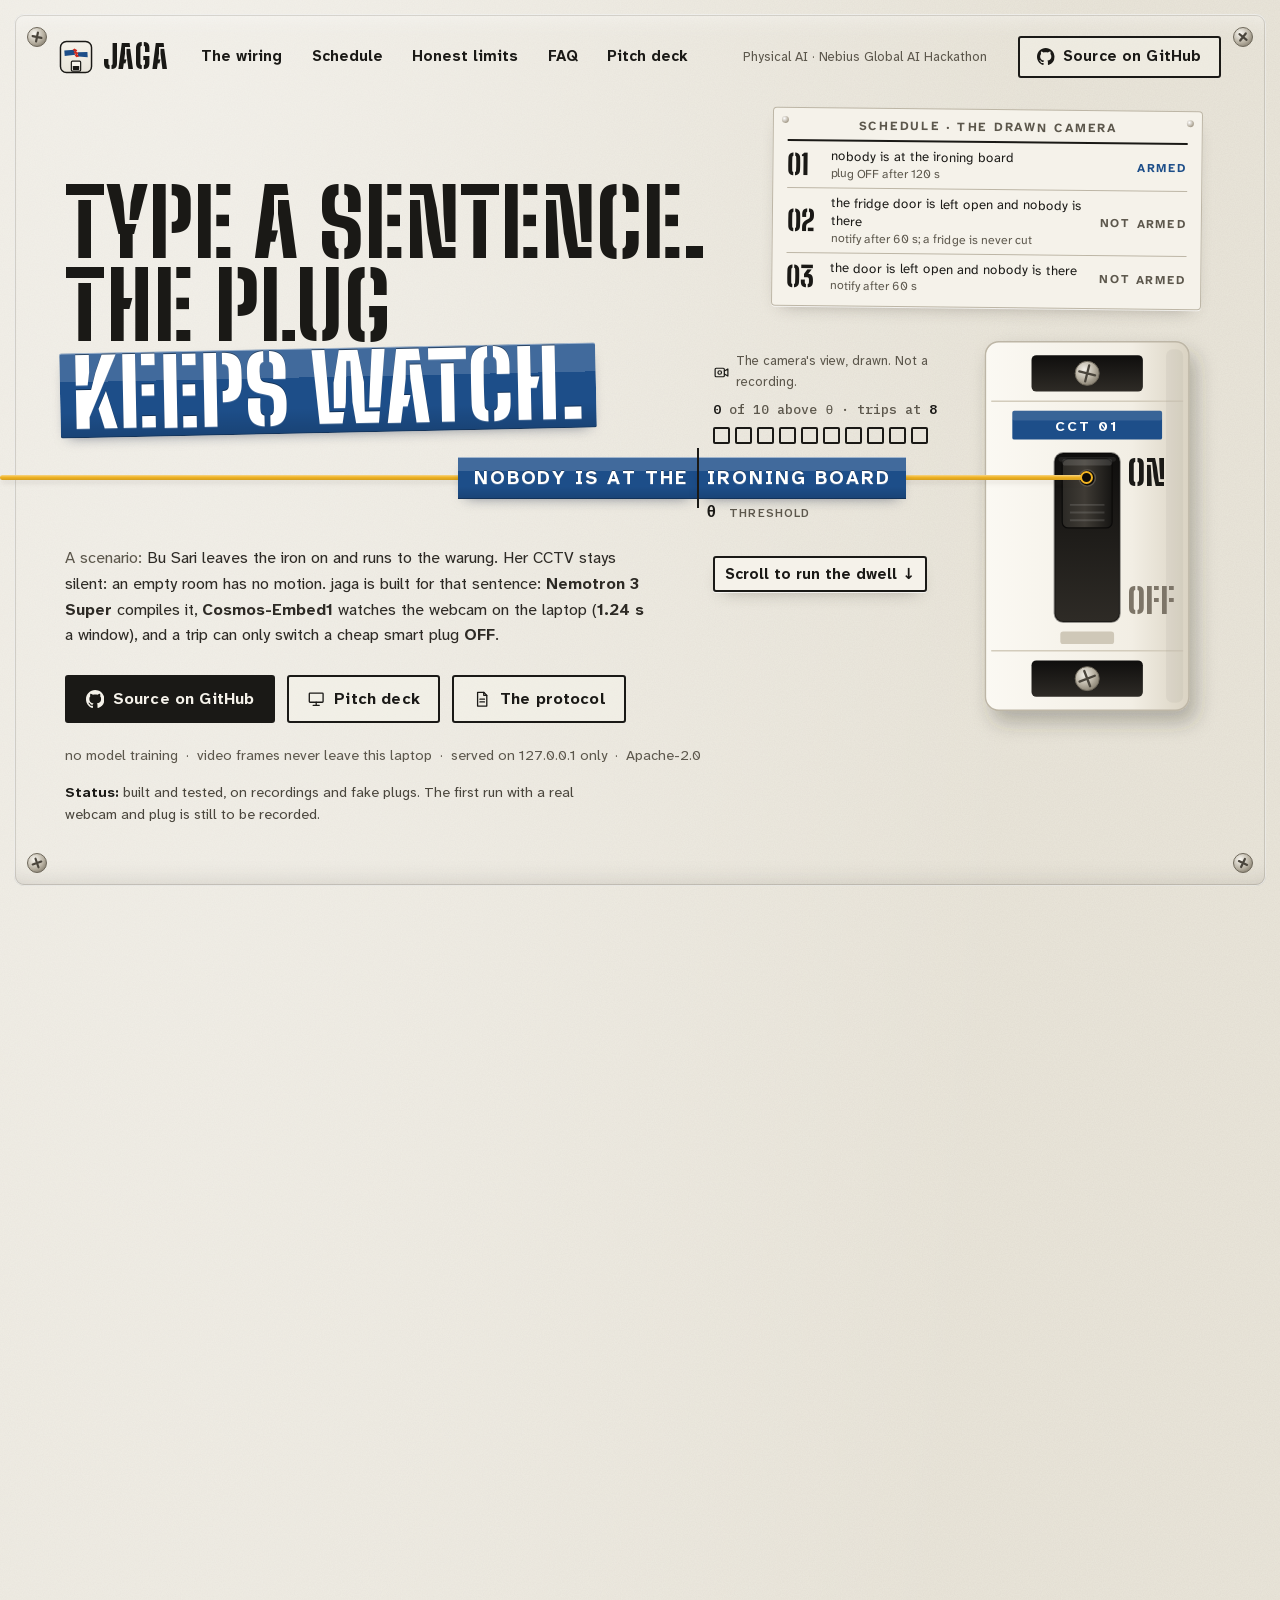
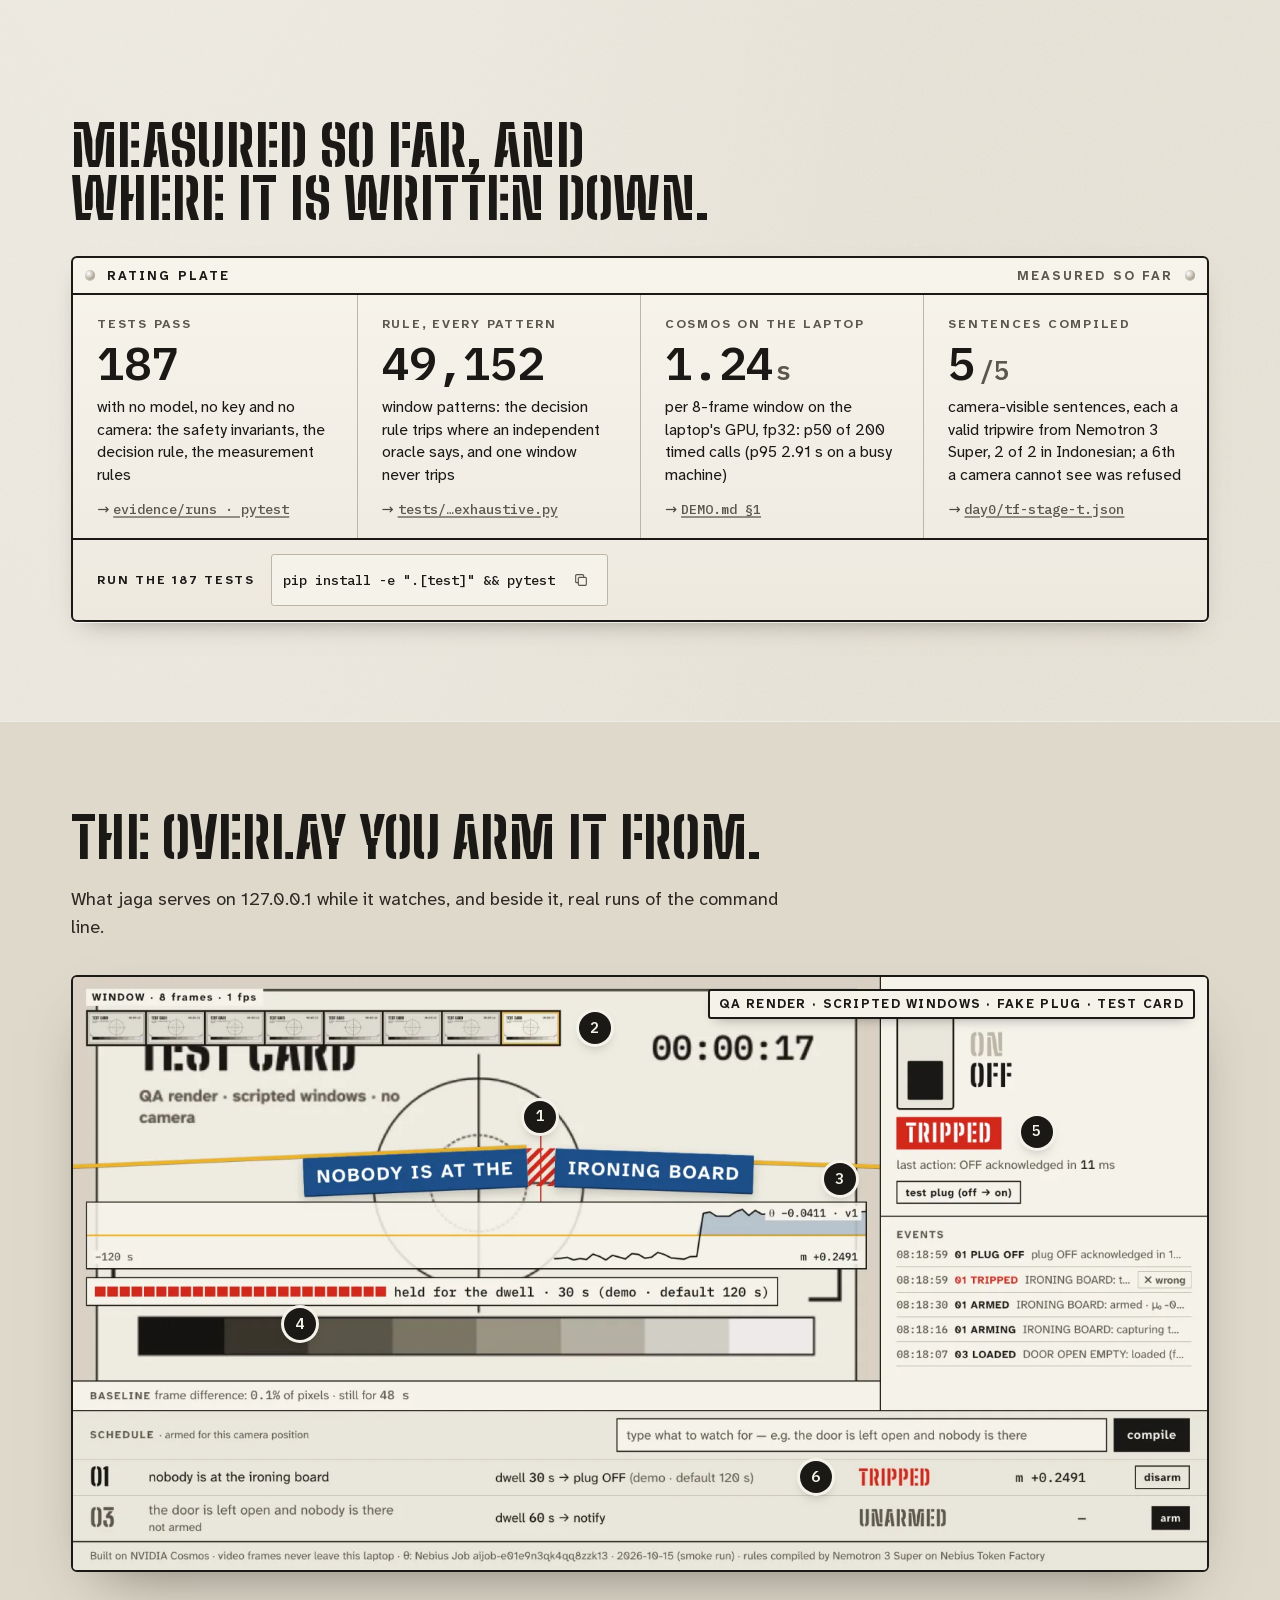
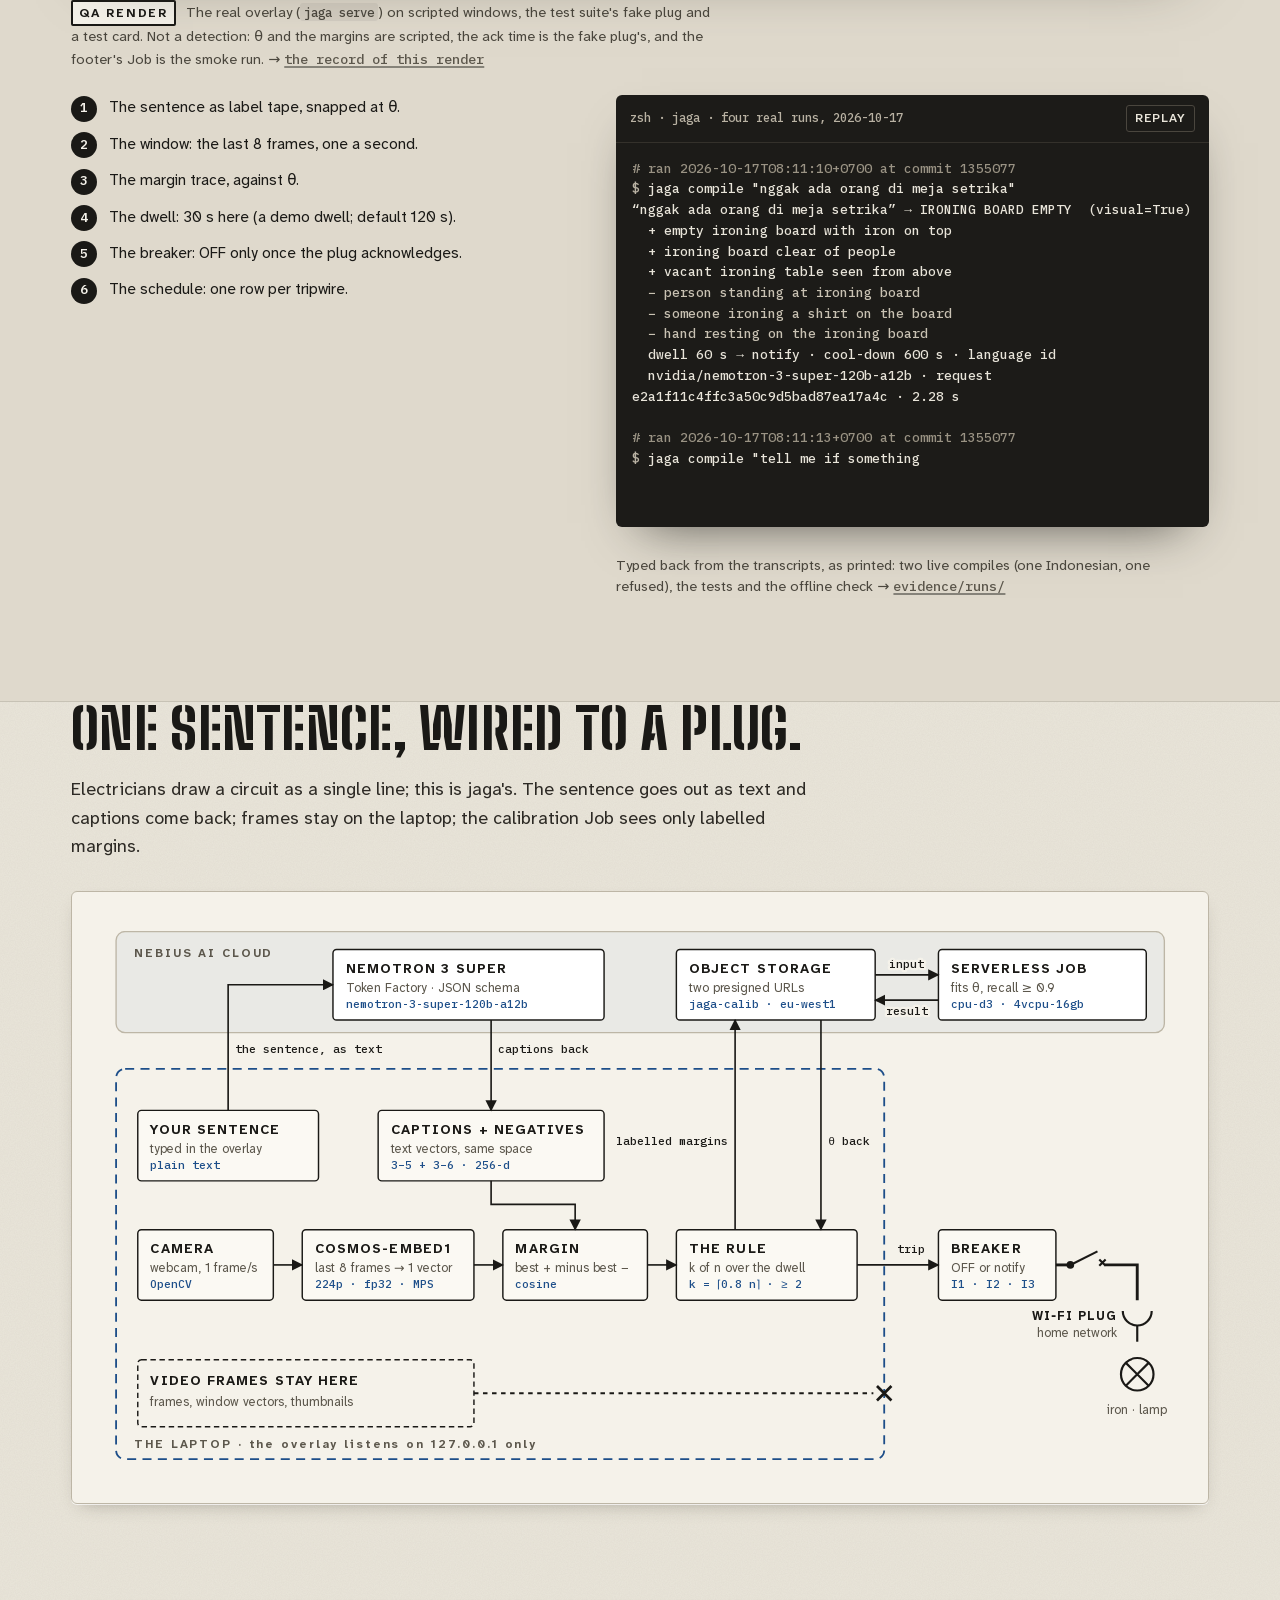
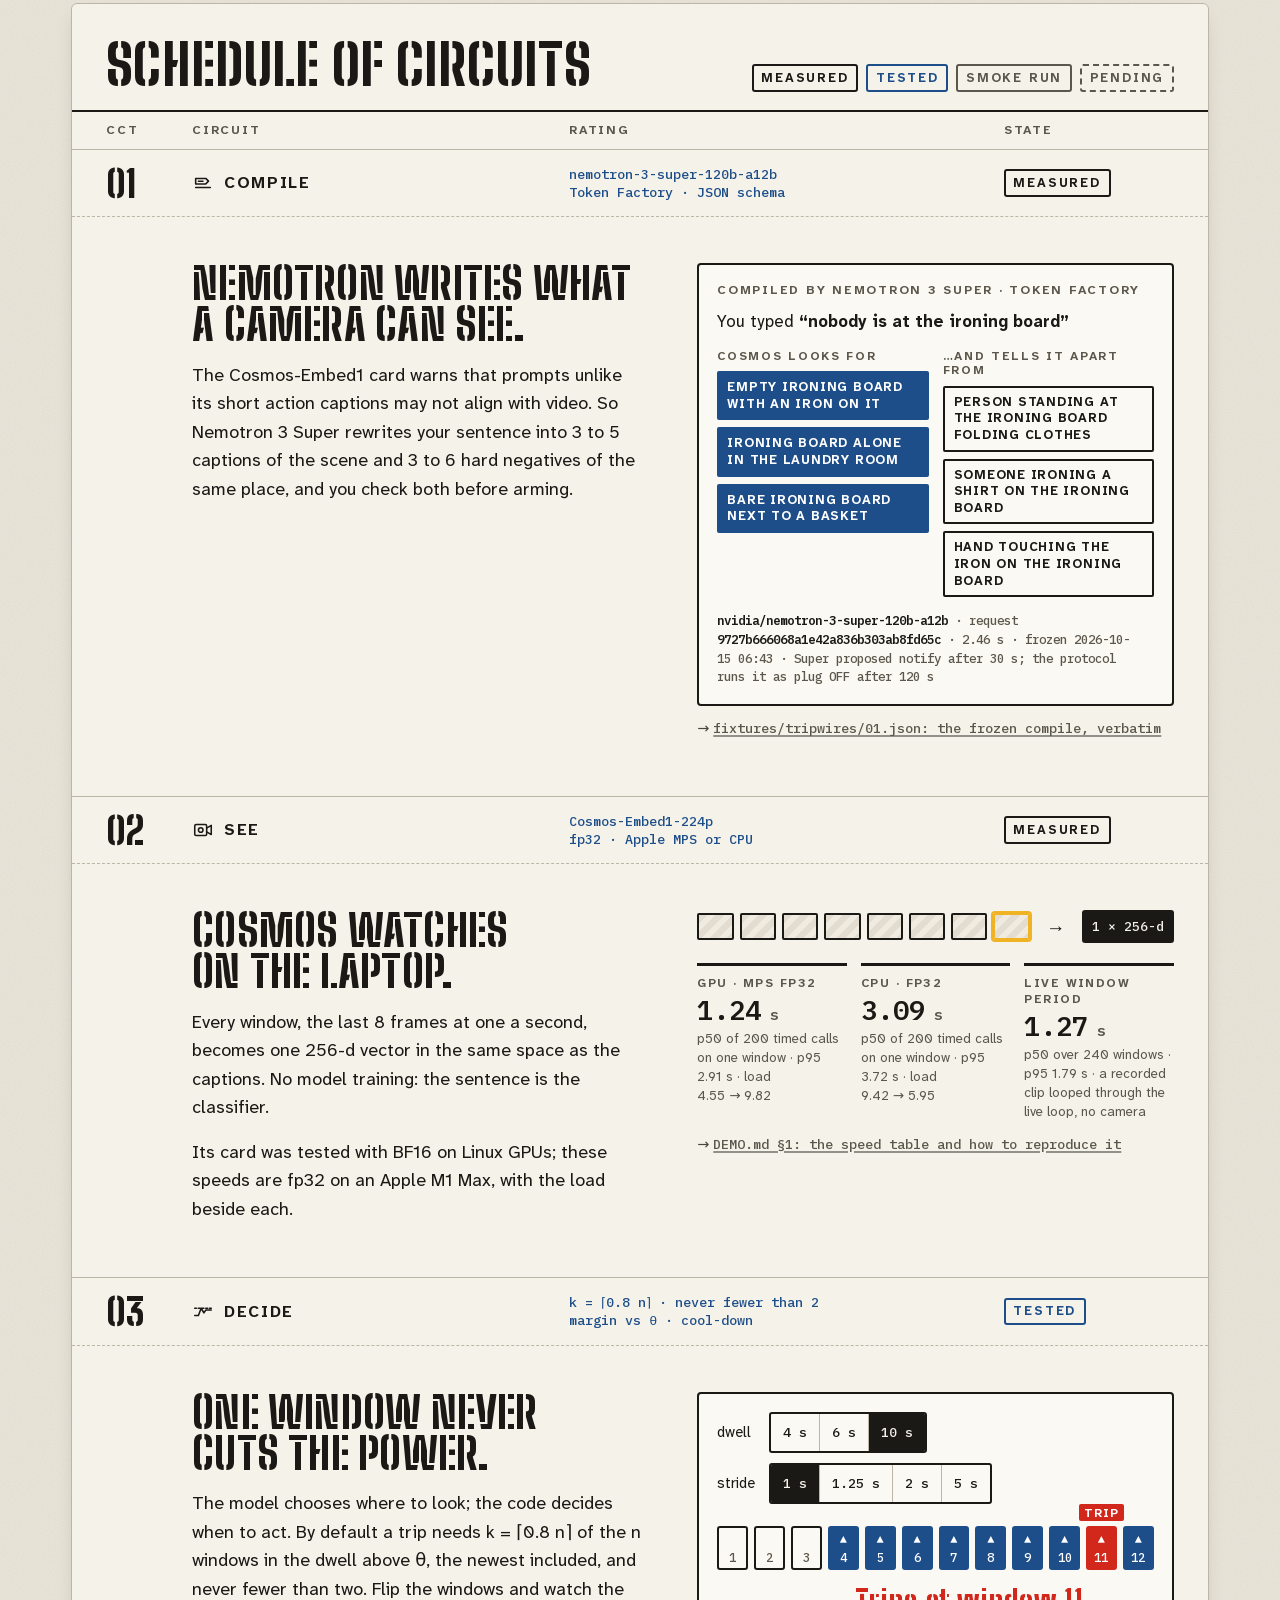
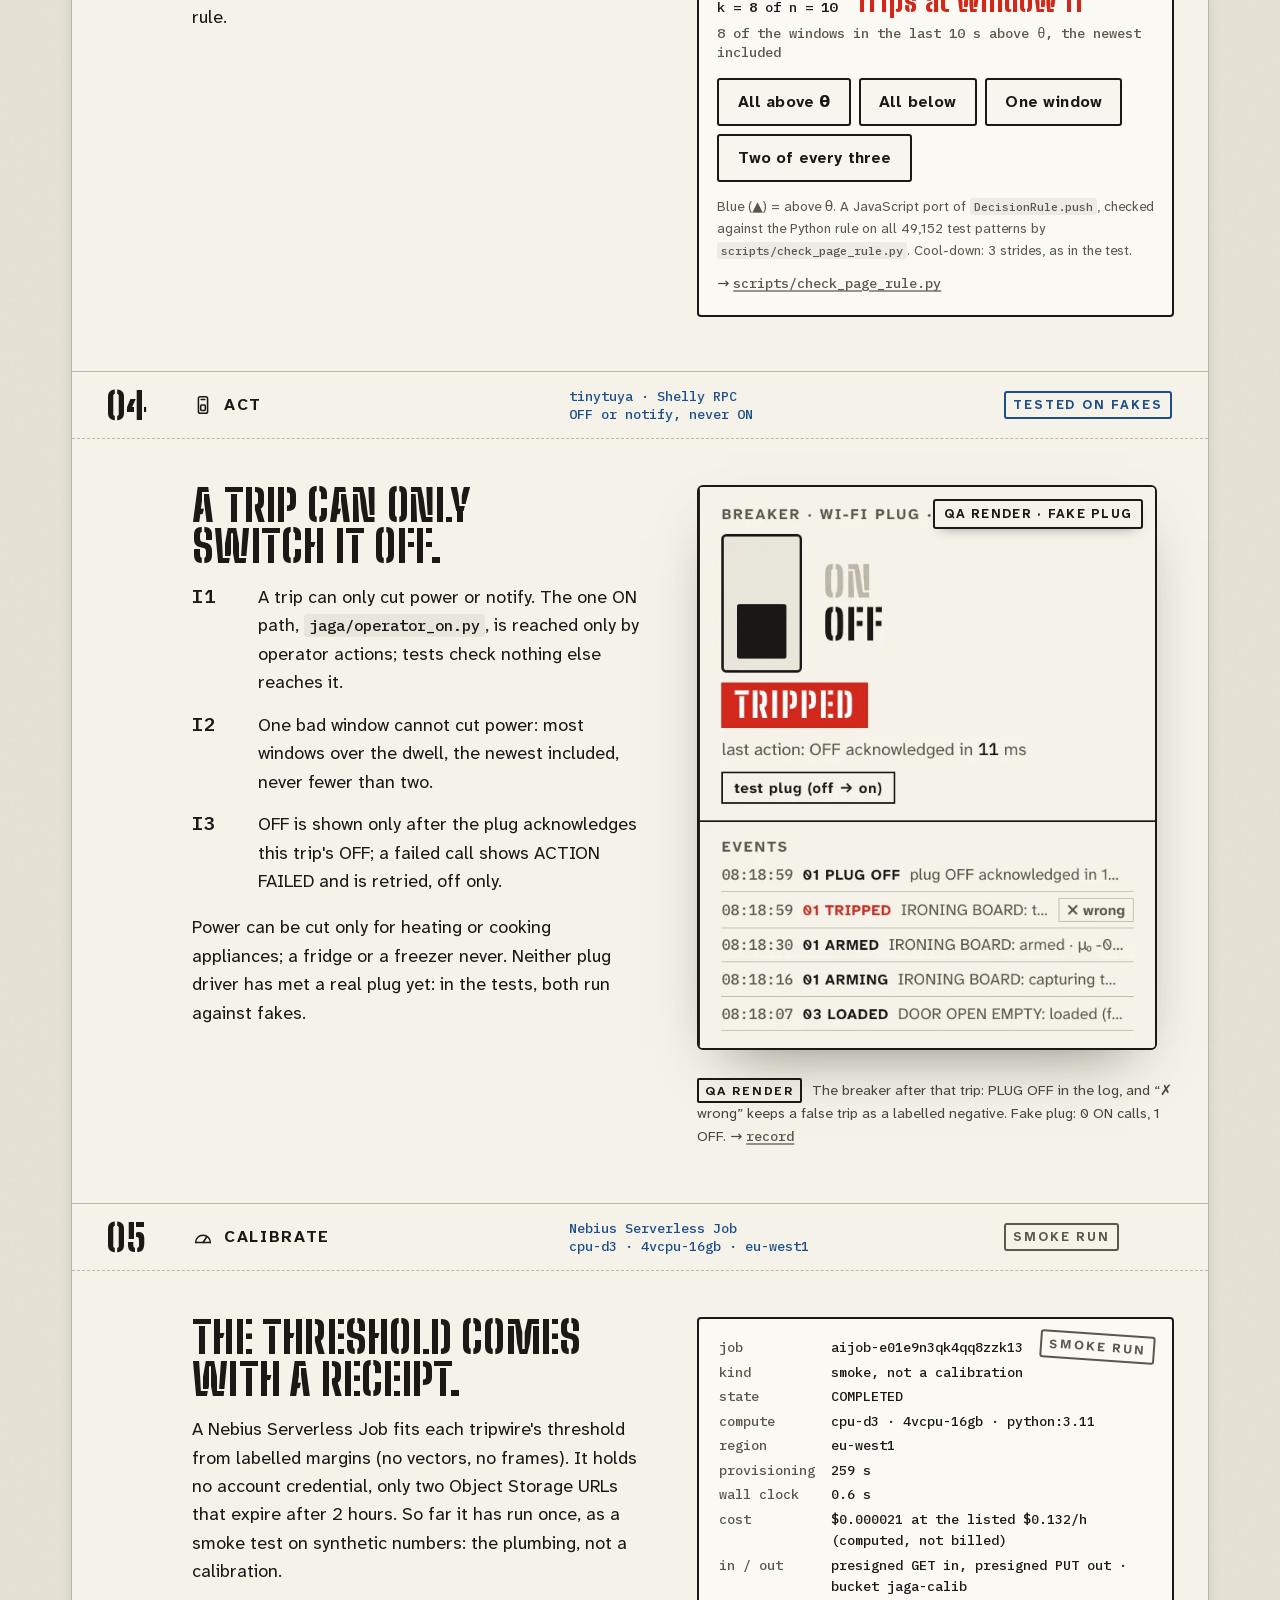
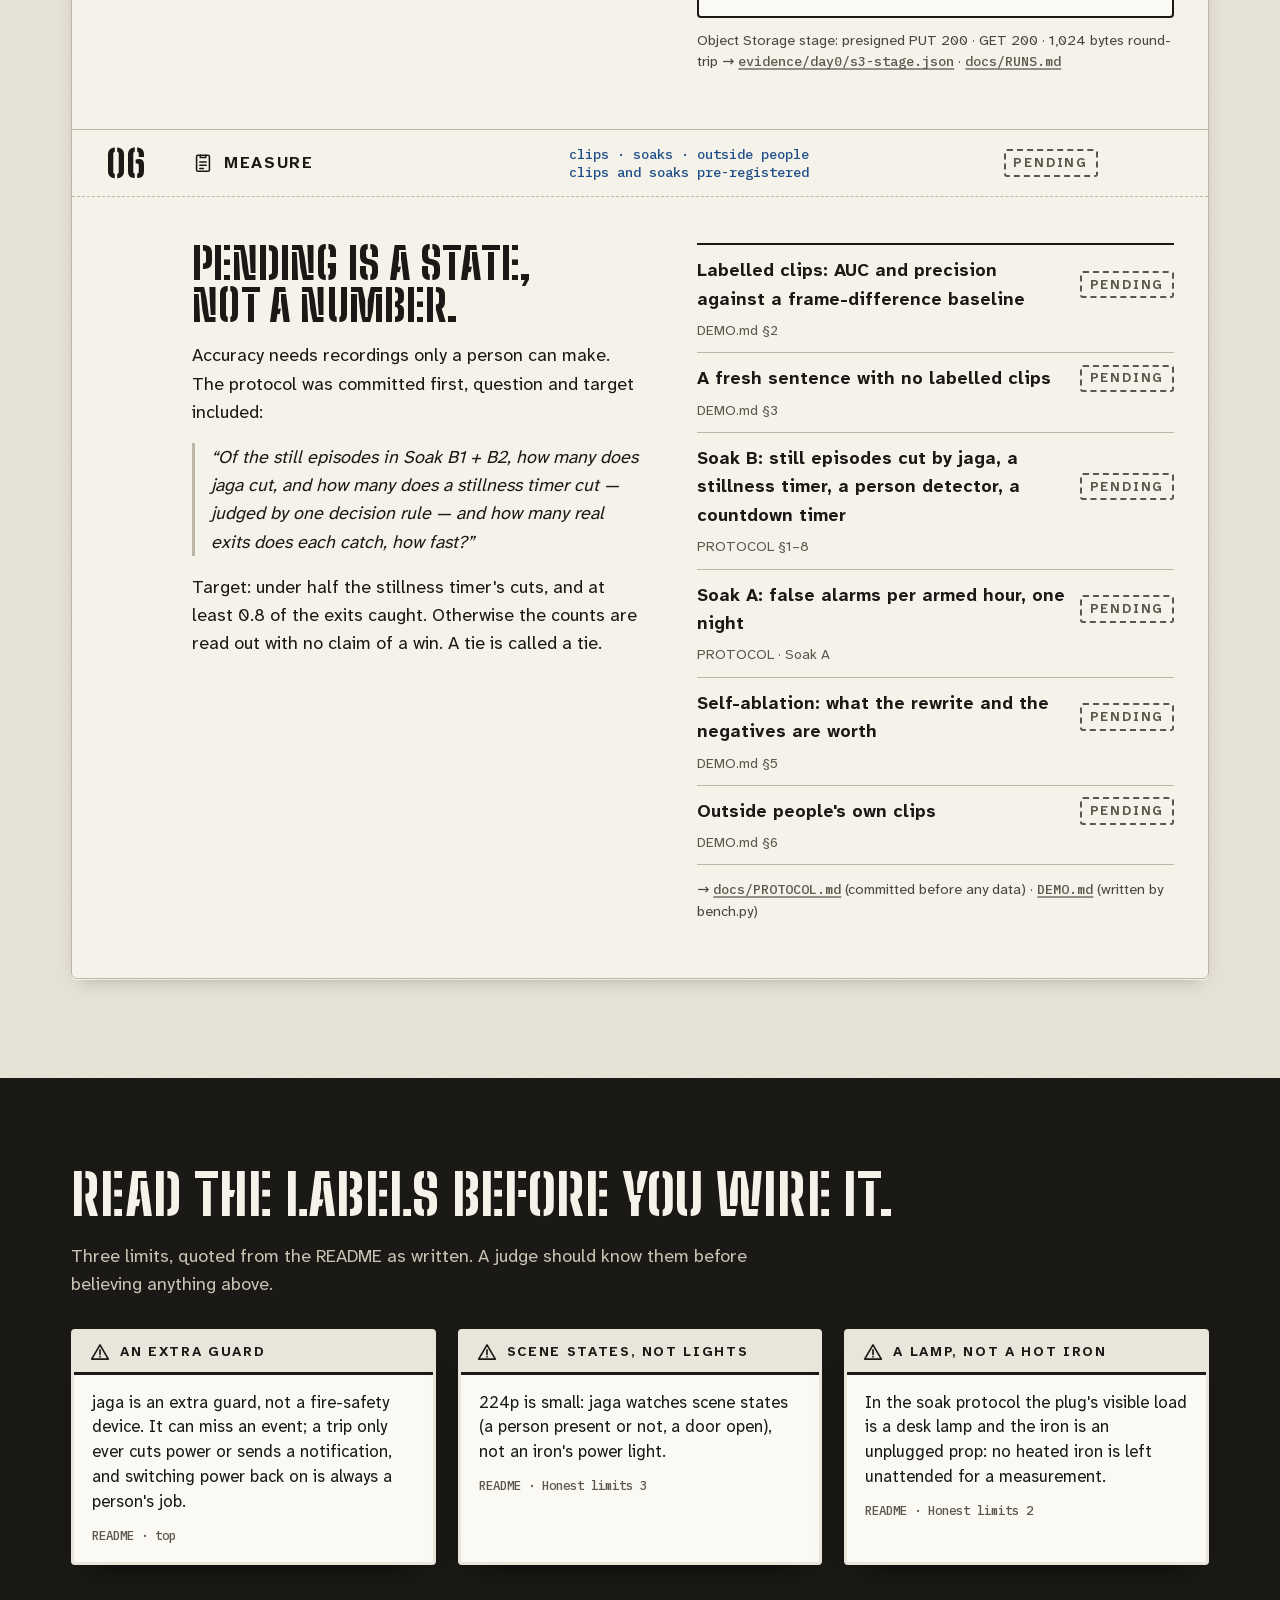
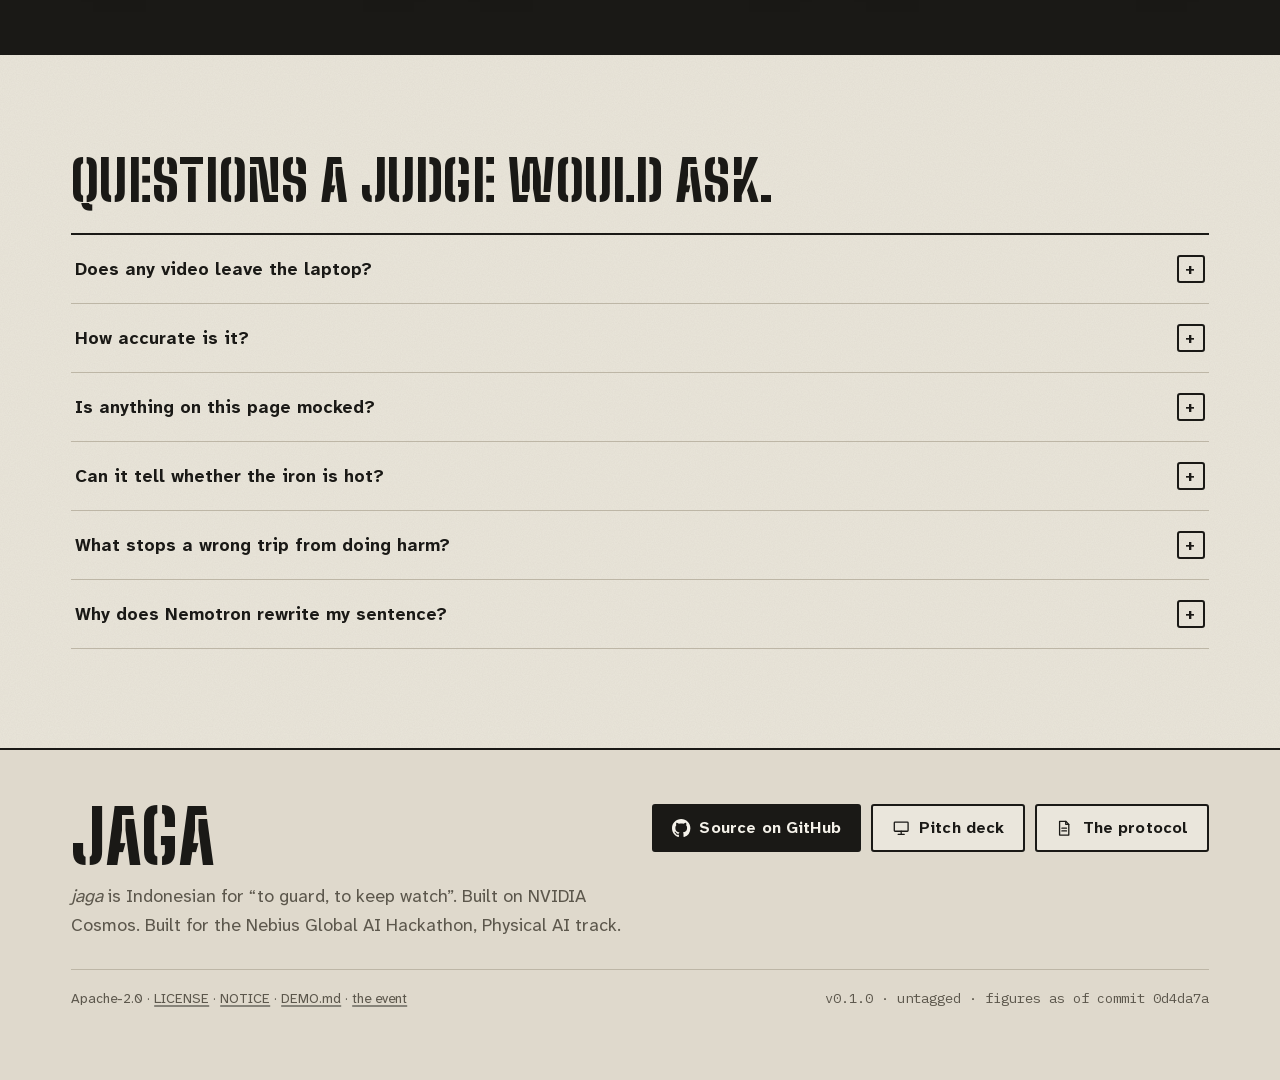
==== commit bffb488a: "Pages, round 2 of review: the trip plays where the reader is, and every claim says exactly what ran " ====
--- a/docs/index.html
+++ b/docs/index.html
@@ -13,7 +13,7 @@
 <meta property="og:type" content="website">
 <meta property="og:site_name" content="jaga">
 <meta property="og:title" content="jaga — type a sentence; the plug keeps watch">
-<meta property="og:description" content="Built to turn a typed sentence into a tripwire: Cosmos-Embed1 on the laptop, a smart plug that only switches OFF.">
+<meta property="og:description" content="Built to turn a typed sentence into a tripwire: Cosmos-Embed1 on the laptop, and a trip can only switch the plug OFF.">
 <meta property="og:url" content="https://jaga-ashy.vercel.app/">
 <meta property="og:image" content="https://jaga-ashy.vercel.app/assets/page/og.png?v=23816754">
 <meta property="og:image:width" content="1200">
@@ -21,7 +21,7 @@
 <meta property="og:image:alt" content="jaga: a typed sentence on blue label tape stretched across the page as a yellow wire, tied to a breaker at OFF">
 <meta name="twitter:card" content="summary_large_image">
 <meta name="twitter:title" content="jaga — type a sentence; the plug keeps watch">
-<meta name="twitter:description" content="Built to turn a typed sentence into a tripwire: Cosmos-Embed1 on the laptop, a smart plug that only switches OFF.">
+<meta name="twitter:description" content="Built to turn a typed sentence into a tripwire: Cosmos-Embed1 on the laptop, and a trip can only switch the plug OFF.">
 <meta name="twitter:image" content="https://jaga-ashy.vercel.app/assets/page/og.png?v=23816754">
 <meta name="twitter:image:alt" content="jaga: a typed sentence on blue label tape stretched across the page as a yellow wire, tied to a breaker at OFF">
 <link rel="preload" href="assets/fonts/bigshouldersstencil-800-latin.woff2" as="font" type="font/woff2" crossorigin>
@@ -139,8 +139,8 @@
 .screw { position: absolute; width: 22px; height: 22px; pointer-events: none; }
 .screw.tl { left: 26px; top: 26px; } .screw.tr { right: 26px; top: 26px; }
 .screw.bl { left: 26px; bottom: 26px; } .screw.br { right: 26px; bottom: 26px; }
-.inner { position: relative; min-height: calc(100svh - 28px); display: grid; grid-template-rows: auto 1fr; }
-nav.top { display: flex; align-items: center; gap: clamp(12px, 2.4vw, 32px); padding: 22px max(calc(var(--pad) - 6px), 40px) 0; }
+.inner { position: relative; min-height: calc(100svh - 28px); display: grid; grid-template-rows: auto 1fr; grid-template-columns: minmax(0, 1fr); }
+nav.top { display: flex; flex-wrap: wrap; row-gap: 8px; align-items: center; gap: clamp(12px, 2.4vw, 32px); padding: 22px max(calc(var(--pad) - 6px), 40px) 0; }
 .mark { font: 800 2rem/1 var(--font-display); letter-spacing: .02em; text-decoration: none; display: inline-flex; align-items: center; gap: .3em; }
 .mark img { width: 34px; height: 34px; }
 .mark:hover { color: var(--ink); }
@@ -148,14 +148,21 @@
 nav.top .links a { font-weight: 700; font-size: .95rem; text-decoration: none; padding: 6px 2px; border-bottom: 2px solid transparent; transition: border-color .2s, color .2s; white-space: nowrap; }
 nav.top .links a:hover { border-color: var(--before); color: var(--before); }
 nav.top .ev { font-size: .82rem; color: var(--muted); white-space: nowrap; }
-@media (max-width: 1279px) { nav.top .ev { display: none; } }
-@media (max-width: 960px) { nav.top .btn span { display: none; } nav.top .btn { padding: 0 .8em; } .mark { flex: none; } }
+@media (max-width: 79.9em) { nav.top .ev { display: none; } }
+@media (max-width: 60em) { nav.top .btn span { display: none; } nav.top .btn { padding: 0 .8em; } .mark { flex: none; } }
 nav.top .btn { min-height: 42px; font-size: .95rem; white-space: nowrap; }
 
 .hero { position: relative; display: grid; grid-template-columns: repeat(12, minmax(0, 1fr)); column-gap: 24px; align-content: center;
   padding: 0 var(--pad); --bh: clamp(250px, min(46vh, 30vw), 430px); --bw: calc(var(--bh) * .6); --drop: calc(var(--bh) * .23); }
 .hero-top { grid-column: 1 / span 8; align-self: end; padding-top: clamp(24px, 5vh, 64px); }
-.hero-bot { grid-column: 1 / span 6; align-self: start; padding-top: clamp(46px, 7.5vh, 76px); }
+.hero-bot { grid-column: 1 / span 7; align-self: start; padding-top: clamp(46px, 7.5vh, 76px); }
+@media (min-width: 1100px) and (max-height: 860px) {
+  .hero-top { padding-top: clamp(10px, 2.2vh, 24px); }
+  .h1 { font-size: min(6rem, 7.2vw, 9.4vh); }
+  .hero-bot { padding-top: 58px; }
+  .rig { margin-top: clamp(26px, 4vh, 40px); }
+  .ctas { margin-top: 14px; } .proof { margin-top: 12px; } .status { margin-top: 8px; }
+}
 .idplate { display: inline-flex; align-items: center; gap: 10px; margin: 0 0 clamp(12px, 2.2vh, 22px); font: 700 .8rem/1 var(--font-body); letter-spacing: .14em; text-transform: uppercase; }
 .idplate .tag { background: var(--ink); color: var(--panel); padding: 7px 9px 6px; border-radius: 2px; white-space: nowrap; }
 .idplate .t2 { color: var(--muted); }
@@ -163,10 +170,11 @@
 .h1 .ln { display: block; }
 .sub { margin: 0; max-width: 58ch; font-size: clamp(1.02rem, 1.22vw, 1.18rem); color: #2D2A25; }
 .sub .sc { color: var(--muted); }
+@media (min-width: 1100px) { .sub { max-width: min(58ch, 88%); } }  /* ends left of the snap point, under the hanging tape */
 .ctas { display: flex; flex-wrap: wrap; gap: 12px; margin-top: clamp(18px, 3vh, 28px); }
 .proof { display: flex; flex-wrap: wrap; align-items: center; gap: 10px 16px; margin-top: clamp(14px, 2.4vh, 22px); font-size: .9rem; color: var(--muted); }
 .proof ul { display: flex; flex-wrap: wrap; gap: 4px 0; margin: 0; padding: 0; list-style: none; }
-.proof li + li::before { content: "·"; margin: 0 .55em; color: var(--rule); }
+.proof li:not(:last-child)::after { content: "·"; margin: 0 .55em; color: var(--muted); }
 .cmd { display: inline-flex; align-items: center; gap: 8px; font: 500 .84rem/1 var(--font-data); background: var(--panel); border: 1px solid var(--rule); border-radius: 3px; padding: 7px 8px 7px 11px; color: var(--ink); }
 .cmd button { all: unset; cursor: pointer; display: inline-grid; place-items: center; width: 36px; height: 36px; border-radius: 3px; color: var(--muted); transition: background .2s, color .2s; }
 .cmd button:hover, .cmd button.ok { background: rgba(26,25,22,.08); color: var(--ink); }
@@ -179,12 +187,12 @@
 .brk { width: 100%; height: 100%; overflow: visible; }
 .brk .tag-t { font: 700 15px/1 var(--font-body); letter-spacing: .14em; }
 .brk .stamp { font: 800 36px/1 var(--font-display); letter-spacing: .02em; border: 0; padding: 0; }
-.brk .st-on { fill: var(--ink); } .brk .st-off { fill: #8F877A; }
+.brk .st-on { fill: var(--ink); } .brk .st-off { fill: #7D7568; }
 .brk .trip-win { fill: #CFC8B8; transition: fill .2s; }
 .brk .trip-t { font: 700 9px/1 var(--font-body); letter-spacing: .2em; fill: #fff; opacity: 0; }
 .brk .lever { transition: transform .26s cubic-bezier(.55, 0, .8, .4); }
 .door.is-off .brk .lever { transform: translateY(92px); }
-.door.is-off .brk .st-on { fill: #8F877A; } .door.is-off .brk .st-off { fill: var(--ink); }
+.door.is-off .brk .st-on { fill: #7D7568; } .door.is-off .brk .st-off { fill: var(--ink); }
 .door.is-off .brk .trip-win { fill: var(--after); } .door.is-off .brk .trip-t { opacity: 1; }
 .flag { position: absolute; left: 50%; top: calc(100% + 14px); transform: translateX(-50%); display: grid; justify-items: center; gap: 8px; width: max-content; }
 .flag .stamp { font: 800 clamp(1.8rem, 2.6vw, 2.4rem)/1 var(--font-display); letter-spacing: .04em; color: var(--after); background: var(--panel); border-width: 3px; padding: .18em .45em .12em; opacity: 0; visibility: hidden; transform: scale(1.35) rotate(-6deg); transition: opacity .15s, transform .32s cubic-bezier(.2, 1.6, .4, 1), visibility 0s .32s; }
@@ -212,17 +220,19 @@
 .notch b { position: absolute; left: 7px; top: 55px; font: 600 1rem/1 var(--font-data); white-space: nowrap; }
 .notch b small { font: 600 .72rem/1 var(--font-body); letter-spacing: .1em; text-transform: uppercase; color: var(--muted); margin-left: 3px; }
 .anno { position: absolute; left: calc(var(--notch) + 16px); bottom: 34px; display: grid; gap: 8px; max-width: calc(100% - var(--notch) - var(--bw) - 40px); }
-.drawn { margin: 0; font-size: .82rem; color: var(--muted); }
-.count { margin: 0; font: 500 .82rem/1.35 var(--font-data); color: var(--muted); }
+.drawn { margin: 0; display: flex; align-items: center; gap: 6px; font-size: .82rem; color: var(--muted); }
+.drawn .ic { width: 17px; height: 17px; flex: none; color: var(--ink); }
+.count { margin: 0; font: 500 .82rem/1.35 var(--font-data); color: var(--muted); white-space: nowrap; }
 .count b { color: var(--ink); font-weight: 600; }
 .cells { display: flex; gap: 5px; margin: 0; padding: 0; list-style: none; }
 .cells li { width: 17px; height: 17px; border: 2px solid var(--ink); border-radius: 2px; background: transparent; transition: background-color .12s, transform .12s; flex: none; }
 .cells li.on { background: var(--before); border-color: var(--before); }
 .cells li.fire { background: var(--after); border-color: var(--after); transform: scale(1.12); }
-.hint { position: absolute; left: calc(var(--notch) + 16px); top: 40px; margin: 0; font: 700 .95rem/1.2 var(--font-body); color: var(--ink); background: var(--panel); border: 2px solid var(--ink); border-radius: 3px; padding: 7px 10px; box-shadow: var(--shadow); transition: opacity .3s; }
-.hint .ar { display: inline-block; animation: nudge 1.6s ease-in-out infinite; }
+.hint { position: absolute; left: calc(var(--notch) + 16px); top: 78px; margin: 0; cursor: pointer; font: 700 .95rem/1.2 var(--font-body); color: var(--ink); background: var(--panel); border: 2px solid var(--ink); border-radius: 3px; padding: 7px 10px; box-shadow: var(--shadow); transition: opacity .3s, visibility 0s, transform .18s var(--ease-out), background-color .18s; }
+.hint:hover { transform: translateY(-2px); background: #fff; }
+.hint .ar { display: inline-block; animation: nudge 1.6s ease-in-out 3; }
 @keyframes nudge { 50% { transform: translateY(4px) } }
-.door:not(.is-pin) .hint, .door.is-snap .hint { opacity: 0; }
+.door:not(.is-pin) .hint, .door.is-snap .hint { opacity: 0; visibility: hidden; transition: opacity .3s, visibility 0s .3s; }
 
 /* the door card: the three real tripwires, as on a panel's schedule card (tall screens only) */
 .dcard { display: none; pointer-events: none; position: absolute; z-index: 1; right: calc(var(--pad) * .25); bottom: calc(var(--bh) * .375 + 26px); width: min(430px, 34vw);
@@ -235,7 +245,7 @@
 .dcard li:last-child { border-bottom: 0; }
 .dcard .n { font: 800 1.75rem/1 var(--font-display); }
 .dcard .w { color: var(--muted); font-size: .76rem; display: block; }
-.dcard .s { font: 700 .66rem/1 var(--font-body); letter-spacing: .12em; text-transform: uppercase; }
+.dcard .s { font: 700 .75rem/1 var(--font-body); letter-spacing: .1em; text-transform: uppercase; }
 .dcard .s .t { display: none; color: #fff; background: var(--after); padding: 4px 6px 3px; border-radius: 2px; }
 .dcard .s .a { color: var(--before); } .dcard .s .u { color: var(--muted); }
 .door.is-stamped .dcard .s .t { display: inline-block; } .door.is-stamped .dcard .s .a { display: none; }
@@ -280,7 +290,8 @@
 .sec + .sec { padding-top: 0; }
 .h2 { margin: 0 0 .35em; font: 800 clamp(2.3rem, 4.4vw, 3.9rem)/.95 var(--font-display); text-transform: uppercase; text-wrap: balance; letter-spacing: .005em; }
 .lede { margin: 0; max-width: 62ch; color: #2D2A25; }
-.src { display: inline-block; margin-top: 12px; font: 500 .84rem/1.45 var(--font-data); color: #4A463D; overflow-wrap: anywhere; }
+.src { display: inline-block; margin-top: 12px; font: 400 .9rem/1.5 var(--font-body); color: #4A463D; overflow-wrap: anywhere; }
+.src a { font: 500 .93em/1.45 var(--font-data); }
 .src a { display: inline; padding: 6px 0; }
 figcaption .src { margin-top: 0; }
 .src a { color: var(--muted); }
@@ -299,7 +310,7 @@
 .shot { margin: 34px 0 0; }
 .shot .frame { position: relative; border: 2px solid var(--ink); border-radius: 6px; overflow: hidden; background: var(--panel); box-shadow: 0 26px 60px -30px rgba(59,53,42,.65); }
 .shot img { width: 100%; height: auto; }
-.shot figcaption { margin-top: 28px; font-size: .9rem; color: #4A463D; max-width: 80ch; }
+.shot figcaption { margin-top: 28px; font-size: .9rem; color: #4A463D; max-width: 72ch; }
 .shot .fi { position: relative; }
 .qaplate { position: absolute; right: 12px; top: 12px; font: 700 .8rem/1 var(--font-body); letter-spacing: .1em; text-transform: uppercase; color: var(--ink); background: var(--panel); border: 2px solid var(--ink); border-radius: 3px; padding: 7px 9px 6px; box-shadow: 0 6px 14px -8px rgba(0,0,0,.45); }
 .swipe { display: none; margin: 8px 0 0; font-size: .86rem; color: #4A463D; }
@@ -313,14 +324,15 @@
 .term { margin: 0; border-radius: 6px; background: #1C1B18; color: #E9E5DA; box-shadow: 0 22px 50px -26px rgba(26,25,22,.75); overflow: hidden; }
 .term .bar { display: flex; align-items: center; justify-content: space-between; gap: 10px; padding: 10px 14px; border-bottom: 1px solid #34312B; font: 500 .76rem/1 var(--font-data); color: #B9B2A3; }
 .term .bar button { all: unset; cursor: pointer; font: 600 .76rem/1 var(--font-body); letter-spacing: .08em; text-transform: uppercase; color: #E9E5DA; padding: 6px 8px; border-radius: 3px; border: 1px solid #4A463E; transition: background .2s, border-color .2s; }
-.term .bar button:hover { background: #2C2A25; border-color: #F0B323; }
-.term .bar button:focus-visible { outline: 3px solid #F0B323; outline-offset: 2px; }
+.term .bar button:hover { background: #2C2A25; border-color: #E9E5DA; }
+.term .bar button[hidden] { display: none; }
+.term .bar button:focus-visible { outline: 3px solid #E9E5DA; outline-offset: 2px; }
 .term pre { margin: 0; padding: 16px 16px 18px; font: 500 .8rem/1.62 var(--font-data); white-space: pre-wrap; word-break: break-word; height: 30em; overflow: auto; }
 .term pre::-webkit-scrollbar-track { background: #1C1B18; } .term pre::-webkit-scrollbar-thumb { background: #4A463E; border-color: #1C1B18; }
-.term pre:focus-visible { outline: 3px solid #F0B323; outline-offset: -3px; }
+.term pre:focus-visible { outline: 3px solid #E9E5DA; outline-offset: -3px; }
 .term .ln { display: block; min-height: 1.62em; }
 .term .ln[hidden] { display: none; }
-.term .p { color: #F0B323; } .term .c { color: #9A9384; } .term .ok { color: #fff; font-weight: 600; } .term .neg { color: #C9C2B3; }
+.term .p { color: #B9B2A3; } .term .c { color: #9A9384; } .term .ok { color: #fff; font-weight: 600; } .term .neg { color: #C9C2B3; }
 
 /* the wiring (single-line diagram) */
 .sldfig { margin: 30px 0 0; background: var(--panel); border: 1px solid var(--rule); border-radius: 6px; padding: clamp(10px, 2vw, 26px); box-shadow: var(--shadow); }
@@ -343,7 +355,7 @@
 .sld .sl-sym .sl-dot { fill: #1A1916; }
 .sld .sl-bound { fill: none; stroke: #1D4E89; stroke-width: 2; stroke-dasharray: 10 7; }
 .sld .sl-zone { fill: rgba(29,78,137,.05); stroke: #BDB6A6; stroke-width: 1.5; }
-.sld .sl-x path { stroke: #D2281C; stroke-width: 3; fill: none; }
+.sld .sl-x path { stroke: #1A1916; stroke-width: 3; fill: none; }
 .sld .sl-x .sl-xl { stroke-width: 2; stroke-dasharray: 5 5; }
 .sld-tall { display: none; }
 
@@ -366,12 +378,13 @@
 .row-b p { margin: 0 0 .9em; max-width: 60ch; }
 .row-b p:last-child { margin-bottom: 0; }
 .vis { min-width: 0; }
+@media (min-width: 1100px) { #c06 .txt { position: sticky; top: 132px; align-self: start; } }
 
 /* 01 · the compile drawer, recreated from the frozen fixture */
 .drawer { background: #FBF9F3; border: 2px solid var(--ink); border-radius: 4px; padding: 18px; font-size: .95rem; }
 .drawer .you { margin: 0 0 14px; font-size: 1.05rem; }
 .drawer .two { display: grid; grid-template-columns: 1fr 1fr; gap: 14px; }
-.drawer h4 { margin: 0 0 8px; font: 700 .74rem/1.2 var(--font-body); letter-spacing: .14em; text-transform: uppercase; color: var(--muted); }
+.drawer h4 { margin: 0 0 8px; font: 700 .76rem/1.2 var(--font-body); letter-spacing: .14em; text-transform: uppercase; color: var(--muted); }
 .drawer ul { margin: 0; padding: 0; list-style: none; display: grid; gap: 7px; }
 .drawer .pos li { color: #fff; background: var(--before); padding: 8px 10px; font: 700 .8rem/1.3 var(--font-body); letter-spacing: .06em; text-transform: uppercase; border-radius: 2px; }
 .drawer .neg li { border: 2px solid var(--ink); padding: 6px 9px; font: 700 .8rem/1.3 var(--font-body); letter-spacing: .06em; text-transform: uppercase; border-radius: 2px; }
@@ -386,7 +399,7 @@
 .strip .vec { font: 500 .82rem/1.3 var(--font-data); background: var(--ink); color: var(--panel); padding: 8px 10px; border-radius: 3px; white-space: nowrap; }
 .speeds { display: grid; grid-template-columns: repeat(3, minmax(0, 1fr)); gap: 14px; margin-top: 20px; }
 .speeds div { border-top: 3px solid var(--ink); padding-top: 10px; }
-.speeds .k { display: block; font: 700 .72rem/1.3 var(--font-body); letter-spacing: .12em; text-transform: uppercase; color: var(--muted); }
+.speeds .k { display: block; font: 700 .76rem/1.3 var(--font-body); letter-spacing: .12em; text-transform: uppercase; color: var(--muted); }
 .speeds .v { display: block; margin-top: 4px; font: 600 1.7rem/1.05 var(--font-data); }
 .speeds .v small { font-size: .55em; color: var(--muted); }
 .speeds .d { display: block; margin-top: 6px; font-size: .84rem; line-height: 1.4; color: var(--muted); }
@@ -406,8 +419,8 @@
 .wins button:hover { transform: translateY(-2px); border-color: var(--before); }
 .wins button[aria-pressed="true"] { background: var(--before); border-color: var(--before); color: #fff; }
 .wins button.fire { background: var(--after); border-color: var(--after); color: #fff; }
-.wins button[aria-pressed="true"]::after { content: "▲"; position: absolute; top: 5px; font-size: .62rem; line-height: 1; }
-.wins button.fire::before { content: "TRIP"; position: absolute; top: -19px; font: 700 .66rem/1 var(--font-body); letter-spacing: .12em; color: var(--after); }
+.wins button[aria-pressed="true"]::after { content: "▲"; position: absolute; top: 5px; font-size: .75rem; line-height: 1; }
+.wins button.fire::before { content: "TRIP"; position: absolute; top: -24px; font: 700 .75rem/1 var(--font-body); letter-spacing: .1em; color: #fff; background: var(--after); padding: 3px 5px 2px; border-radius: 2px; }
 .wins button:focus-visible { outline: 3px solid var(--before); outline-offset: 2px; }
 .read { margin-top: 16px; display: flex; flex-wrap: wrap; gap: 6px 18px; align-items: baseline; font: 500 .86rem/1.4 var(--font-data); }
 .read .verdict { font: 800 1.85rem/1 var(--font-display); letter-spacing: .03em; }
@@ -436,7 +449,8 @@
 .sheet { margin: 0; padding: 0; list-style: none; border-top: 2px solid var(--ink); }
 .sheet li { display: grid; grid-template-columns: minmax(0, 1fr) auto; gap: 6px 14px; align-items: center; padding: 11px 0; border-bottom: 1px solid var(--rule); }
 .sheet .t { font-weight: 700; }
-.sheet .d { grid-column: 1 / -1; font-size: .88rem; color: var(--muted); }
+.sheet .t { min-width: 0; overflow-wrap: anywhere; }
+.sheet .d { grid-column: 1 / -1; font-size: .88rem; color: var(--muted); overflow-wrap: anywhere; }
 .sheet .v { font: 600 .92rem/1 var(--font-data); color: var(--ink); }
 .qtn { margin: 0 0 .9em; padding-left: 16px; border-left: 3px solid var(--rule); font-style: italic; }
 
@@ -456,11 +470,26 @@
 .faq summary:hover { color: var(--before); }
 .faq summary .pm { width: 28px; height: 28px; border: 2px solid currentColor; border-radius: 3px; display: grid; place-items: center; font: 600 1.1rem/1 var(--font-data); transition: transform .25s var(--ease-out); }
 .faq details[open] summary .pm { transform: rotate(45deg); }
-.faq .a { padding: 0 44px 22px 4px; max-width: 74ch; }
+.faq .a { padding: 0 44px 22px 4px; max-width: 70ch; }
 .faq .a p { margin: 0 0 .7em; }
 
 /* footer */
-footer { padding: 54px 0 70px; border-top: 2px solid var(--ink); margin-top: 20px; }
+footer { padding: 54px 0 70px; border-top: 2px solid var(--ink); margin-top: 0; background-color: #DFD9CC; }
+
+/* materials: the page is the panel. The overlay sits on the mounting plate behind the door (a darker enamel band);
+   the honest limits are cream warning labels on a black backing plate (the one full-bleed ink band); the footer is
+   the plate again. Text on #DFD9CC: ink 12.6:1, muted 5.0:1; on ink: cream 14.4:1, #C9C2B3 9.7:1. */
+.sec.band { padding: clamp(60px, 10vh, 112px) 0; }
+.sec.band + .sec { padding-top: clamp(64px, 11vh, 128px); }
+.band-plate { background-color: #DFD9CC; box-shadow: inset 0 1px 0 rgba(255,255,255,.55), inset 0 -1px 0 rgba(26,25,22,.12); }
+.band-plate .shot .frame { background: var(--panel); }
+.band-ink { background-color: var(--ink); color: #E9E5DA; }
+.band-ink .h2 { color: #F5F2EA; }
+.band-ink .lede { color: #C9C2B3; }
+.band-ink .label { border-color: #E9E5DA; box-shadow: 0 18px 34px -22px rgba(0,0,0,.9); }
+.band-ink .label .lh { background: #E9E5DA; color: var(--ink); border-bottom: 3px solid var(--ink); }
+.band-ink .label blockquote { color: var(--ink); }
+.band-ink ::selection { background: #E9E5DA; color: var(--ink); }
 .foot { display: grid; grid-template-columns: minmax(0, 1fr) auto; gap: 30px; align-items: start; }
 .foot .big { font: 800 clamp(2.6rem, 6vw, 4.6rem)/.9 var(--font-display); margin: 0 0 12px; color: var(--ink); }
 .foot p { margin: 0; color: var(--muted); max-width: 52ch; }
@@ -491,11 +520,16 @@
 .rf .n { display: block; margin-top: 8px; font: 600 clamp(2.1rem, 3.6vw, 3.1rem)/1 var(--font-data); letter-spacing: -.02em; font-variant-numeric: tabular-nums; }
 .rf .n small { font-size: .56em; letter-spacing: 0; color: var(--muted); margin-left: .12em; }
 .rf p { margin: 10px 0 0; font-size: .98rem; line-height: 1.45; flex: 1; }
+.rp-foot { display: flex; flex-wrap: wrap; align-items: center; gap: 10px 16px; padding: 14px 24px; border-top: 2px solid var(--ink); }
+.rp-foot .lab { color: var(--ink); }
+.cs { font: 600 .86rem/1.3 var(--font-body); color: var(--before); }
+.cs:empty { display: none; }
 
 @media (forced-colors: active) {
   .wins button[aria-pressed="true"], .seg-ctl button[aria-pressed="true"] { forced-color-adjust: none; background: Highlight; color: HighlightText; border-color: Highlight; }
   .wins button.fire { forced-color-adjust: none; background: Mark; color: MarkText; }
   .cells li.on, .cells li.fire { forced-color-adjust: none; background: Highlight; }
+  .wire, .tape, .rtape { forced-color-adjust: none; }
 }
 @media (max-height: 500px) { .cols, .row-h { position: static; } }
 
@@ -523,7 +557,7 @@
   nav.top { padding: 20px 18px 0; } nav.top .links { display: none; } nav.top .btn span { display: none; } nav.top .btn { margin-left: auto; padding: 0 .8em; }
   .hero { padding: 0 18px; --pad: 18px; --bh: 150px; column-gap: 0; }
   .hero-bot { display: contents; }
-  .hero-top { order: 1; } .ctas { order: 2; grid-column: 1 / -1; margin-top: 22px; } .rig { order: 3; } .sub { order: 4; grid-column: 1 / -1; margin-top: calc(var(--bh) * .625 + 150px); } .proof { order: 5; grid-column: 1 / -1; } .status { order: 6; grid-column: 1 / -1; }
+  .hero-top { order: 1; } .rig { order: 2; } .ctas { order: 3; grid-column: 1 / -1; margin-top: calc(var(--bh) * .625 + 150px); } .sub { order: 4; grid-column: 1 / -1; margin-top: 26px; } .proof { order: 5; grid-column: 1 / -1; } .status { order: 6; grid-column: 1 / -1; }
   .h1 { font-size: clamp(2.7rem, 13.4vw, 4.2rem); }
   .hero-top { padding-top: 34px; }
   .rig { --notch: 37%; margin-top: calc(var(--bh) * .375 + 78px); }
@@ -547,10 +581,19 @@
   .strip { grid-template-columns: repeat(8, minmax(0, 1fr)); } .strip .to { grid-column: span 1; justify-self: center; } .strip .vec { grid-column: span 7; justify-self: start; }
   .speeds { grid-template-columns: minmax(0, 1fr); }
   .wins { grid-template-columns: repeat(6, minmax(0, 1fr)); row-gap: 26px; }
-  .callout { width: 24px; height: 24px; margin: -12px 0 0 -12px; font-size: .74rem; }
+  .callout { width: 26px; height: 26px; margin: -13px 0 0 -13px; font-size: .75rem; }
   .foot { grid-template-columns: minmax(0, 1fr); } .foot nav { justify-content: flex-start; }
-  .term pre { font-size: .74rem; height: 26em; }
-  .proof ul { flex-direction: column; gap: 2px; } .proof li + li::before { content: none; }
+  .term pre { font-size: .75rem; height: 26em; }
+  .proof ul { flex-direction: column; gap: 2px; } .proof li::after { content: none !important; }
+  .brk .trip-t { display: none; }
+}
+
+@media (max-width: 400px) {
+  .row-h { grid-template-columns: 46px minmax(0, 1fr); }
+  .row-h .cct { grid-row: 1 / span 3; align-self: start; }
+  .row-h .rating { grid-column: 2; grid-row: 2; }
+  .row-h .stamp { grid-column: 2; grid-row: 3; justify-self: start; }
+  .receipt .rstamp { position: static; display: inline-block; margin: 0 0 12px; transform: rotate(-2deg); }
 }
 
 @media (prefers-reduced-motion: reduce) {
@@ -590,10 +633,10 @@
      <div class="seg seg-l" aria-hidden="true"><div class="wire"></div><span class="end"></span><span class="rtape tape"><span class="ch" style="animation-delay:0.350s">N</span><span class="ch" style="animation-delay:0.382s">O</span><span class="ch" style="animation-delay:0.414s">B</span><span class="ch" style="animation-delay:0.446s">O</span><span class="ch" style="animation-delay:0.478s">D</span><span class="ch" style="animation-delay:0.510s">Y</span><span class="ch" style="animation-delay:0.542s"> </span><span class="ch" style="animation-delay:0.574s">I</span><span class="ch" style="animation-delay:0.606s">S</span><span class="ch" style="animation-delay:0.638s"> </span><span class="ch" style="animation-delay:0.670s">A</span><span class="ch" style="animation-delay:0.702s">T</span><span class="ch" style="animation-delay:0.734s"> </span><span class="ch" style="animation-delay:0.766s">T</span><span class="ch" style="animation-delay:0.798s">H</span><span class="ch" style="animation-delay:0.830s">E</span></span></div>
      <div class="seg seg-r" aria-hidden="true"><div class="wire"></div><span class="end"></span><span class="rtape tape"><span class="ch" style="animation-delay:0.862s">I</span><span class="ch" style="animation-delay:0.894s">R</span><span class="ch" style="animation-delay:0.926s">O</span><span class="ch" style="animation-delay:0.958s">N</span><span class="ch" style="animation-delay:0.990s">I</span><span class="ch" style="animation-delay:1.022s">N</span><span class="ch" style="animation-delay:1.054s">G</span><span class="ch" style="animation-delay:1.086s"> </span><span class="ch" style="animation-delay:1.118s">B</span><span class="ch" style="animation-delay:1.150s">O</span><span class="ch" style="animation-delay:1.182s">A</span><span class="ch" style="animation-delay:1.214s">R</span><span class="ch" style="animation-delay:1.246s">D</span></span></div>
      <div class="notch" aria-hidden="true"><b>θ <small>threshold</small></b></div>
-     <div class="anno" aria-hidden="true"><p class="drawn">The rule, drawn. Not a recording.</p>
-      <p class="count"><b class="k-on">0</b> of 10 windows above θ · trips at <b>8</b></p>
+     <div class="anno" aria-hidden="true"><p class="drawn"><svg class="ic" viewBox="0 0 24 24" aria-hidden="true" fill="none" stroke="currentColor" stroke-width="1.7" stroke-linecap="round" stroke-linejoin="round"><rect x="3" y="6" width="13" height="12" rx="1.5"/><path d="M16 10l5-3v10l-5-3"/><circle cx="9.5" cy="12" r="2.5"/></svg><span>The camera's view, drawn. Not a recording.</span></p>
+      <p class="count"><b class="k-on">0</b> of 10 above θ · trips at <b>8</b></p>
       <ol class="cells"><li></li><li></li><li></li><li></li><li></li><li></li><li></li><li></li><li></li><li></li></ol></div>
-     <p class="hint" aria-hidden="true">Scroll: the board stays empty <span class="ar">↓</span></p>
+     <button type="button" class="hint" id="hintbtn">Scroll to run the dwell <span class="ar" aria-hidden="true">↓</span></button>
      <p class="sr-only" role="status" id="tripstatus">The drawing shows tripwire 01 armed: nobody at the ironing board, the plug on.</p>
      <div class="dcard" aria-hidden="true"><span class="lab">Schedule · the drawn camera</span><ol><li><span class="n">01</span><span>nobody is at the ironing board<span class="w">plug OFF after 120 s</span></span><span class="s"><span class="a">Armed</span><span class="t">Tripped</span></span></li><li><span class="n">02</span><span>the fridge door is left open and nobody is there<span class="w">notify after 60 s; a fridge is never cut</span></span><span class="s"><span class="u">Not armed</span></span></li><li><span class="n">03</span><span>the door is left open and nobody is there<span class="w">notify after 60 s</span></span><span class="s"><span class="u">Not armed</span></span></li></ol></div>
      <div class="brk-wrap"><svg class="brk" viewBox="0 0 240 400" role="img" aria-labelledby="hb-t">
@@ -636,7 +679,7 @@
 </svg><div class="flag"><span class="stamp">Tripped</span><span class="ack">OFF acknowledged by the plug</span><button class="btn btn-sm" type="button" id="runbtn" aria-controls="tripstatus">Run the dwell</button></div></div>
     </div>
     <div class="hero-bot">
-     <p class="sub"><span class="sc">A scenario:</span> Bu Sari leaves the iron on and runs to the warung. Her CCTV stays silent: an empty room has no motion. jaga is built for that sentence: <b>Nemotron 3 Super</b> compiles it, <b>Cosmos-Embed1</b> watches on the laptop (<b>1.24 s</b> a window), and a cheap smart plug can only switch <b>OFF</b>.</p>
+     <p class="sub"><span class="sc">A scenario:</span> Bu Sari leaves the iron on and runs to the warung. Her CCTV stays silent: an empty room has no motion. jaga is built for that sentence: <b>Nemotron 3 Super</b> compiles it, <b>Cosmos-Embed1</b> watches the webcam on the laptop (<b>1.24 s</b> a window), and a trip can only switch a cheap smart plug <b>OFF</b>.</p>
      <div class="ctas">
       <a class="btn btn-ink" href="https://github.com/edycutjong/jaga"><svg class="ic" viewBox="0 0 16 16" aria-hidden="true" fill="currentColor"><path d="M8 0C3.58 0 0 3.58 0 8c0 3.54 2.29 6.53 5.47 7.59.4.07.55-.17.55-.38 0-.19-.01-.82-.01-1.49-2.01.37-2.53-.49-2.69-.94-.09-.23-.48-.94-.82-1.13-.28-.15-.68-.52-.01-.53.63-.01 1.08.58 1.23.82.72 1.21 1.87.87 2.33.66.07-.52.28-.87.51-1.07-1.78-.2-3.64-.89-3.64-3.95 0-.87.31-1.59.82-2.15-.08-.2-.36-1.02.08-2.12 0 0 .67-.21 2.2.82.64-.18 1.32-.27 2-.27.68 0 1.36.09 2 .27 1.53-1.04 2.2-.82 2.2-.82.44 1.1.16 1.92.08 2.12.51.56.82 1.27.82 2.15 0 3.07-1.87 3.75-3.65 3.95.29.25.54.73.54 1.48 0 1.07-.01 1.93-.01 2.2 0 .21.15.46.55.38A8.013 8.013 0 0016 8c0-4.42-3.58-8-8-8z"/></svg>Source on GitHub</a>
       <a class="btn" href="pitch/"><svg class="ic" viewBox="0 0 24 24" aria-hidden="true" fill="none" stroke="currentColor" stroke-width="1.7" stroke-linecap="round" stroke-linejoin="round"><rect x="3" y="4" width="18" height="12" rx="1"/><path d="M12 16v4M8 20h8"/></svg>Pitch deck</a>
@@ -644,7 +687,6 @@
      </div>
      <div class="proof">
       <ul><li>no model training</li><li>video frames never leave this laptop</li><li>served on 127.0.0.1 only</li><li>Apache-2.0</li></ul>
-      <span class="cmd"><span>pip install -e ".[test]" &amp;&amp; pytest</span><button type="button" data-copy='pip install -e ".[test]" &amp;&amp; pytest' aria-label="Copy the install-and-test command"><svg class="ic" viewBox="0 0 24 24" aria-hidden="true" fill="none" stroke="currentColor" stroke-width="1.7" stroke-linecap="round" stroke-linejoin="round"><rect x="8" y="8" width="12" height="12" rx="1.5"/><path d="M16 8V5.5A1.5 1.5 0 0 0 14.5 4h-9A1.5 1.5 0 0 0 4 5.5v9A1.5 1.5 0 0 0 5.5 16H8"/></svg></button><span class="sr-only" role="status" id="copystatus"></span></span>
      </div>
      <p class="status"><b>Status:</b> built and tested, on recordings and fake plugs. The first run with a real webcam and plug is still to be recorded.</p>
     </div>
@@ -658,23 +700,23 @@
 <section class="sec" id="receipts" aria-labelledby="rc-h">
  <div class="wrap">
   <h2 class="h2" id="rc-h">Measured so far, and where it is written down.</h2>
-  <div class="rplate"><div class="rp-head"><span>Rating plate</span><span>measured so far</span></div><div class="rp-grid"><div class="rf" data-count="187" data-dec="0"><span class="lab">Tests pass</span><span class="n"><span class="v">187</span></span><p>with no model, no key and no camera: the safety invariants, the decision rule, the measurement rules</p><span class="src">→&nbsp;<a href="https://github.com/edycutjong/jaga/blob/main/evidence/runs/2026-10-17-pytest.txt">evidence/runs · pytest</a></span></div><div class="rf" data-count="49152" data-dec="0"><span class="lab">Rule, every pattern</span><span class="n"><span class="v">49,152</span></span><p>window patterns: the decision rule trips where an independent oracle says, and one window never trips</p><span class="src">→&nbsp;<a href="https://github.com/edycutjong/jaga/blob/main/tests/test_decision_exhaustive.py">tests/…exhaustive.py</a></span></div><div class="rf" data-count="1.2378" data-dec="2"><span class="lab">Cosmos on the laptop</span><span class="n"><span class="v">1.24</span><small>s</small></span><p>per 8-frame window on the laptop's GPU, fp32, p50 of 200 (p95 2.91 s on a busy machine)</p><span class="src">→&nbsp;<a href="https://github.com/edycutjong/jaga/blob/main/DEMO.md">DEMO.md §1</a></span></div><div class="rf" data-count="5" data-dec="0"><span class="lab">Sentences compiled</span><span class="n"><span class="v">5</span><small>/5</small></span><p>camera-visible sentences, each a valid tripwire from Nemotron 3 Super, 2 of 2 in Indonesian; a 6th a camera cannot see was refused</p><span class="src">→&nbsp;<a href="https://github.com/edycutjong/jaga/blob/main/evidence/day0/tf-stage-t.json">day0/tf-stage-t.json</a></span></div></div></div>
+  <div class="rplate"><div class="rp-head"><span>Rating plate</span><span>measured so far</span></div><div class="rp-grid"><div class="rf" data-count="187" data-dec="0"><span class="lab">Tests pass</span><span class="n"><span class="v">187</span></span><p>with no model, no key and no camera: the safety invariants, the decision rule, the measurement rules</p><span class="src">→&nbsp;<a href="https://github.com/edycutjong/jaga/blob/main/evidence/runs/2026-10-17-pytest.txt">evidence/runs · pytest</a></span></div><div class="rf" data-count="49152" data-dec="0"><span class="lab">Rule, every pattern</span><span class="n"><span class="v">49,152</span></span><p>window patterns: the decision rule trips where an independent oracle says, and one window never trips</p><span class="src">→&nbsp;<a href="https://github.com/edycutjong/jaga/blob/main/tests/test_decision_exhaustive.py">tests/…exhaustive.py</a></span></div><div class="rf" data-count="1.2378" data-dec="2"><span class="lab">Cosmos on the laptop</span><span class="n"><span class="v">1.24</span><small>s</small></span><p>per 8-frame window on the laptop's GPU, fp32: p50 of 200 timed calls (p95 2.91 s on a busy machine)</p><span class="src">→&nbsp;<a href="https://github.com/edycutjong/jaga/blob/main/DEMO.md">DEMO.md §1</a></span></div><div class="rf" data-count="5" data-dec="0"><span class="lab">Sentences compiled</span><span class="n"><span class="v">5</span><small>/5</small></span><p>camera-visible sentences, each a valid tripwire from Nemotron 3 Super, 2 of 2 in Indonesian; a 6th a camera cannot see was refused</p><span class="src">→&nbsp;<a href="https://github.com/edycutjong/jaga/blob/main/evidence/day0/tf-stage-t.json">day0/tf-stage-t.json</a></span></div></div><div class="rp-foot"><span class="lab">Run the 187 tests</span><span class="cmd"><span>pip install -e ".[test]" &amp;&amp; pytest</span><button type="button" data-copy='pip install -e ".[test]" &amp;&amp; pytest' aria-label="Copy the install-and-test command"><svg class="ic" viewBox="0 0 24 24" aria-hidden="true" fill="none" stroke="currentColor" stroke-width="1.7" stroke-linecap="round" stroke-linejoin="round"><rect x="8" y="8" width="12" height="12" rx="1.5"/><path d="M16 8V5.5A1.5 1.5 0 0 0 14.5 4h-9A1.5 1.5 0 0 0 4 5.5v9A1.5 1.5 0 0 0 5.5 16H8"/></svg></button></span><span class="cs" role="status" id="copystatus"></span></div></div>
  </div>
 </section>
 
-<section class="sec" id="overlay" aria-labelledby="ov-h" style="padding-top:0">
+<section class="sec band band-plate" id="overlay" aria-labelledby="ov-h">
  <div class="wrap">
   <h2 class="h2" id="ov-h">The overlay you arm it from.</h2>
-  <p class="lede">The page jaga serves on 127.0.0.1 while it watches. The sentence is a strip of label tape across the camera; the margin trace runs toward θ; the dwell fills; the breaker says OFF only when the plug answers. Beside it, real runs of the command line.</p>
-  <figure class="shot"><div class="frame" tabindex="0" role="group" aria-label="The overlay, tripped (QA render)"><div class="fi"><img src="assets/page/overlay-tripped.webp" width="1600" height="837" loading="lazy" decoding="async" alt="jaga's overlay, tripped: the label-tape sentence NOBODY IS AT THE IRONING BOARD snapped across a test card, the dwell bar full, the breaker at OFF with a red TRIPPED flag"><span class="callout" style="left:41.2%;top:23.5%" aria-hidden="true">1</span><span class="callout" style="left:46.0%;top:8.6%" aria-hidden="true">2</span><span class="callout" style="left:67.6%;top:34.0%" aria-hidden="true">3</span><span class="callout" style="left:20.0%;top:58.5%" aria-hidden="true">4</span><span class="callout" style="left:85.0%;top:26.0%" aria-hidden="true">5</span><span class="callout" style="left:65.5%;top:84.3%" aria-hidden="true">6</span><span class="qaplate">QA render · scripted windows · fake plug · test card</span></div></div><p class="swipe">Swipe the picture sideways to see all of it.</p><figcaption><span class="qa">QA render</span> The real overlay (the app <code>jaga serve</code> runs), driven by scripted windows, with the test suite's fake plug on loopback and a test card where the camera would be. Not a detection; the acknowledgement time on screen is the fake plug's. <span class="src">→&nbsp;<a href="https://github.com/edycutjong/jaga/blob/main/evidence/runs/2026-10-17-overlay-qa.json">the record of this render</a></span></figcaption></figure>
-  <div class="under"><ol class="legend"><li><b>1</b><span>The sentence as label tape across the camera, snapped at θ.</span></li><li><b>2</b><span>The window: the last 8 frames, one a second.</span></li><li><b>3</b><span>The margin trace, against θ.</span></li><li><b>4</b><span>The dwell: windows above θ, held for 30 s (a labelled demo dwell; the default is 120 s).</span></li><li><b>5</b><span>The breaker: TRIPPED, and OFF only once the plug has acknowledged it.</span></li><li><b>6</b><span>The schedule: one row per tripwire loaded for this camera.</span></li></ol><div><figure class="term" data-replay><div class="bar"><span>zsh · jaga · four real runs, 2026-10-17</span><button type="button">Replay</button></div><pre tabindex="0" role="region" aria-label="Terminal: four real runs, typed back from their transcripts"><span class="ln c"># ran 2026-10-17T08:11:10+0700 at commit 1355077</span><span class="ln tc" data-cmd="jaga compile &quot;nggak ada orang di meja setrika&quot;"><span class="p">$ </span><span class="tx">jaga compile &quot;<span lang="id">nggak ada orang di meja setrika</span>&quot;</span></span><span class="ln">“<span lang="id">nggak ada orang di meja setrika</span>” → IRONING BOARD EMPTY  (visual=True)</span><span class="ln">  + empty ironing board with iron on top</span><span class="ln">  + ironing board clear of people</span><span class="ln">  + vacant ironing table seen from above</span><span class="ln neg">  − person standing at ironing board</span><span class="ln neg">  − someone ironing a shirt on the board</span><span class="ln neg">  − hand resting on the ironing board</span><span class="ln">  dwell 60 s → notify · cool-down 600 s · language id</span><span class="ln">  nvidia/nemotron-3-super-120b-a12b · request e2a1f11c4ffc3a50c9d5bad87ea17a4c · 2.28 s</span><span class="ln gap"> </span><span class="ln c"># ran 2026-10-17T08:11:13+0700 at commit 1355077</span><span class="ln tc" data-cmd="jaga compile &quot;tell me if something is wrong&quot;"><span class="p">$ </span><span class="tx">jaga compile &quot;tell me if something is wrong&quot;</span></span><span class="ln">“tell me if something is wrong” → GENERIC ALERT  (visual=False)</span><span class="ln">  can&#x27;t see that: The sentence does not refer to any observable scene or object.</span><span class="ln">  dwell 60 s → notify · cool-down 600 s · language en</span><span class="ln">  nvidia/nemotron-3-super-120b-a12b · request 280be26c5fa7df675b14fb8781229c9a · 2.113 s</span><span class="ln gap"> </span><span class="ln c"># ran 2026-10-17T08:12:37+0700 at commit 1355077</span><span class="ln tc" data-cmd="pytest"><span class="p">$ </span><span class="tx">pytest</span></span><span class="ln">........................................................................ [ 38%]</span><span class="ln">........................................................................ [ 77%]</span><span class="ln">...........................................                              [100%]</span><span class="ln ok">187 passed in 64.75s (0:01:04)</span><span class="ln gap"> </span><span class="ln c"># ran 2026-10-17T08:12:27+0700 at commit 1355077</span><span class="ln tc" data-cmd="python scripts/verify_offline.py"><span class="p">$ </span><span class="tx">python scripts/verify_offline.py</span></span><span class="ln">{</span><span class="ln">  &quot;variant&quot;: &quot;ci&quot;,</span><span class="ln">  &quot;window_source&quot;: &quot;frozen caption vectors as stand-in windows (no clips committed yet)&quot;,</span><span class="ln">  &quot;tripped&quot;: true,</span><span class="ln">  &quot;plug_off_acknowledged&quot;: true,</span><span class="ln">  &quot;fake_plug_off_calls&quot;: 1,</span><span class="ln">  &quot;fake_plug_on_calls&quot;: 0,</span><span class="ln">  &quot;machine_online_before_block&quot;: true,</span><span class="ln">  &quot;outbound_after_block&quot;: false,</span><span class="ln">  &quot;blocked_attempts&quot;: [</span><span class="ln">    &quot;1.1.1.1&quot;</span><span class="ln">  ],</span><span class="ln ok">  &quot;pass&quot;: true</span><span class="ln">}</span></pre></figure><p class="src tsrc">Typed back from the transcripts, as printed: two live Token Factory compiles (one in Indonesian, one refused), the test suite and the offline check →&nbsp;<a href="https://github.com/edycutjong/jaga/tree/main/evidence/runs">evidence/runs/</a></p></div></div>
+  <p class="lede">What jaga serves on 127.0.0.1 while it watches, and beside it, real runs of the command line.</p>
+  <figure class="shot"><div class="frame" tabindex="0" role="group" aria-label="The overlay, tripped (QA render)"><div class="fi"><img src="assets/page/overlay-tripped.webp" width="1600" height="837" loading="lazy" decoding="async" alt="jaga's overlay, tripped: the label-tape sentence NOBODY IS AT THE IRONING BOARD snapped across a test card, the dwell bar full, the breaker at OFF with a red TRIPPED flag"><span class="callout" style="left:41.2%;top:23.5%" aria-hidden="true">1</span><span class="callout" style="left:46.0%;top:8.6%" aria-hidden="true">2</span><span class="callout" style="left:67.6%;top:34.0%" aria-hidden="true">3</span><span class="callout" style="left:20.0%;top:58.5%" aria-hidden="true">4</span><span class="callout" style="left:85.0%;top:26.0%" aria-hidden="true">5</span><span class="callout" style="left:65.5%;top:84.3%" aria-hidden="true">6</span><span class="qaplate">QA render · scripted windows · fake plug · test card</span></div></div><p class="swipe">Swipe the picture sideways to see all of it.</p><figcaption><span class="qa">QA render</span> The real overlay (<code>jaga serve</code>) on scripted windows, the test suite's fake plug and a test card. Not a detection: θ and the margins are scripted, the ack time is the fake plug's, and the footer's Job is the smoke run. <span class="src">→&nbsp;<a href="https://github.com/edycutjong/jaga/blob/main/evidence/runs/2026-10-17-overlay-qa.json">the record of this render</a></span></figcaption></figure>
+  <div class="under"><ol class="legend"><li><b>1</b><span>The sentence as label tape, snapped at θ.</span></li><li><b>2</b><span>The window: the last 8 frames, one a second.</span></li><li><b>3</b><span>The margin trace, against θ.</span></li><li><b>4</b><span>The dwell: 30 s here (a demo dwell; default 120 s).</span></li><li><b>5</b><span>The breaker: OFF only once the plug acknowledges.</span></li><li><b>6</b><span>The schedule: one row per tripwire.</span></li></ol><div><figure class="term" data-replay><div class="bar"><span>zsh · jaga · four real runs, 2026-10-17</span><button type="button">Replay</button></div><pre tabindex="0" role="region" aria-label="Terminal: four real runs, typed back from their transcripts"><span class="ln c"># ran 2026-10-17T08:11:10+0700 at commit 1355077</span><span class="ln tc" data-cmd="jaga compile &quot;nggak ada orang di meja setrika&quot;"><span class="p">$ </span><span class="tx">jaga compile &quot;<span lang="id">nggak ada orang di meja setrika</span>&quot;</span></span><span class="ln">“<span lang="id">nggak ada orang di meja setrika</span>” → IRONING BOARD EMPTY  (visual=True)</span><span class="ln">  + empty ironing board with iron on top</span><span class="ln">  + ironing board clear of people</span><span class="ln">  + vacant ironing table seen from above</span><span class="ln neg">  − person standing at ironing board</span><span class="ln neg">  − someone ironing a shirt on the board</span><span class="ln neg">  − hand resting on the ironing board</span><span class="ln">  dwell 60 s → notify · cool-down 600 s · language id</span><span class="ln">  nvidia/nemotron-3-super-120b-a12b · request e2a1f11c4ffc3a50c9d5bad87ea17a4c · 2.28 s</span><span class="ln gap"> </span><span class="ln c"># ran 2026-10-17T08:11:13+0700 at commit 1355077</span><span class="ln tc" data-cmd="jaga compile &quot;tell me if something is wrong&quot;"><span class="p">$ </span><span class="tx">jaga compile &quot;tell me if something is wrong&quot;</span></span><span class="ln">“tell me if something is wrong” → GENERIC ALERT  (visual=False)</span><span class="ln">  can&#x27;t see that: The sentence does not refer to any observable scene or object.</span><span class="ln">  dwell 60 s → notify · cool-down 600 s · language en</span><span class="ln">  nvidia/nemotron-3-super-120b-a12b · request 280be26c5fa7df675b14fb8781229c9a · 2.113 s</span><span class="ln gap"> </span><span class="ln c"># ran 2026-10-17T08:12:37+0700 at commit 1355077</span><span class="ln tc" data-cmd="pytest"><span class="p">$ </span><span class="tx">pytest</span></span><span class="ln">........................................................................ [ 38%]</span><span class="ln">........................................................................ [ 77%]</span><span class="ln">...........................................                              [100%]</span><span class="ln ok">187 passed in 64.75s (0:01:04)</span><span class="ln gap"> </span><span class="ln c"># ran 2026-10-17T08:12:27+0700 at commit 1355077</span><span class="ln tc" data-cmd="python scripts/verify_offline.py"><span class="p">$ </span><span class="tx">python scripts/verify_offline.py</span></span><span class="ln">{</span><span class="ln">  &quot;variant&quot;: &quot;ci&quot;,</span><span class="ln">  &quot;window_source&quot;: &quot;frozen caption vectors as stand-in windows (no clips committed yet)&quot;,</span><span class="ln">  &quot;tripped&quot;: true,</span><span class="ln">  &quot;plug_off_acknowledged&quot;: true,</span><span class="ln">  &quot;fake_plug_off_calls&quot;: 1,</span><span class="ln">  &quot;fake_plug_on_calls&quot;: 0,</span><span class="ln">  &quot;machine_online_before_block&quot;: true,</span><span class="ln">  &quot;outbound_after_block&quot;: false,</span><span class="ln">  &quot;blocked_attempts&quot;: [</span><span class="ln">    &quot;1.1.1.1&quot;</span><span class="ln">  ],</span><span class="ln ok">  &quot;pass&quot;: true</span><span class="ln">}</span></pre></figure><p class="src tsrc">Typed back from the transcripts, as printed: two live compiles (one Indonesian, one refused), the tests and the offline check →&nbsp;<a href="https://github.com/edycutjong/jaga/tree/main/evidence/runs">evidence/runs/</a></p></div></div>
  </div>
 </section>
 
 <section class="sec" id="wiring" aria-labelledby="wi-h" style="padding-top:0">
  <div class="wrap">
   <h2 class="h2" id="wi-h">One sentence, wired to a plug.</h2>
-  <p class="lede">Electricians draw a circuit as a single line. This is jaga&#x27;s. The sentence leaves as text, once per compile, and captions come back; the camera&#x27;s frames stay inside the laptop; only numbers reach the calibration Job, labelled margins out and a threshold back; the plug is driven over the home network.</p>
+  <p class="lede">Electricians draw a circuit as a single line; this is jaga&#x27;s. The sentence goes out as text and captions come back; frames stay on the laptop; the calibration Job sees only labelled margins.</p>
   <figure class="sldfig"><svg class="sld sld-wide" viewBox="0 0 1200 620" role="img" aria-label="jaga&#x27;s one flow as an electrician&#x27;s single-line diagram"><defs><marker id="sl-head-w" viewBox="0 0 10 10" refX="9" refY="5" markerWidth="7" markerHeight="7" orient="auto-start-reverse"><path d="M0 0L10 5L0 10z" fill="#1A1916"/></marker></defs><rect x="20" y="16" width="1160" height="112" rx="10" class="sl-zone"/><text x="40" y="44" class="sl-k">NEBIUS AI CLOUD</text><rect x="20" y="168" width="850" height="432" rx="10" class="sl-bound"/><text x="40" y="588" class="sl-k">THE LAPTOP · the overlay listens on 127.0.0.1 only</text><g class="sl-cloud"><rect x="260" y="36" width="300" height="78" rx="4" class="sl-box"/><text x="274" y="62" class="sl-t">NEMOTRON 3 SUPER</text><text x="274" y="83" class="sl-s">Token Factory · JSON schema</text><text x="274" y="101" class="sl-c">nemotron-3-super-120b-a12b</text></g><g class="sl-cloud"><rect x="640" y="36" width="220" height="78" rx="4" class="sl-box"/><text x="654" y="62" class="sl-t">OBJECT STORAGE</text><text x="654" y="83" class="sl-s">two presigned URLs</text><text x="654" y="101" class="sl-c">jaga-calib · eu-west1</text></g><g class="sl-cloud"><rect x="930" y="36" width="230" height="78" rx="4" class="sl-box"/><text x="944" y="62" class="sl-t">SERVERLESS JOB</text><text x="944" y="83" class="sl-s">fits θ, recall ≥ 0.9</text><text x="944" y="101" class="sl-c">cpu-d3 · 4vcpu-16gb</text></g><g class="sl-node"><rect x="44" y="214" width="200" height="78" rx="4" class="sl-box"/><text x="58" y="240" class="sl-t">YOUR SENTENCE</text><text x="58" y="261" class="sl-s">typed in the overlay</text><text x="58" y="279" class="sl-c">plain text</text></g><g class="sl-node"><rect x="310" y="214" width="250" height="78" rx="4" class="sl-box"/><text x="324" y="240" class="sl-t">CAPTIONS + NEGATIVES</text><text x="324" y="261" class="sl-s">text vectors, same space</text><text x="324" y="279" class="sl-c">3–5 + 3–6 · 256-d</text></g><g class="sl-node"><rect x="44" y="346" width="150" height="78" rx="4" class="sl-box"/><text x="58" y="372" class="sl-t">CAMERA</text><text x="58" y="393" class="sl-s">webcam, 1 frame/s</text><text x="58" y="411" class="sl-c">OpenCV</text></g><g class="sl-node"><rect x="226" y="346" width="190" height="78" rx="4" class="sl-box"/><text x="240" y="372" class="sl-t">COSMOS-EMBED1</text><text x="240" y="393" class="sl-s">last 8 frames → 1 vector</text><text x="240" y="411" class="sl-c">224p · fp32 · MPS</text></g><g class="sl-node"><rect x="448" y="346" width="160" height="78" rx="4" class="sl-box"/><text x="462" y="372" class="sl-t">MARGIN</text><text x="462" y="393" class="sl-s">best + minus best −</text><text x="462" y="411" class="sl-c">cosine</text></g><g class="sl-node"><rect x="640" y="346" width="200" height="78" rx="4" class="sl-box"/><text x="654" y="372" class="sl-t">THE RULE</text><text x="654" y="393" class="sl-s">k of n over the dwell</text><text x="654" y="411" class="sl-c">k = ⌈0.8 n⌉ · ≥ 2</text></g><g class="sl-stop"><rect x="44" y="490" width="372" height="74" rx="4" class="sl-box"/><text x="58" y="518" class="sl-t">VIDEO FRAMES STAY HERE</text><text x="58" y="541" class="sl-s">frames, window vectors, thumbnails</text></g><g class="sl-node"><rect x="930" y="346" width="130" height="78" rx="4" class="sl-box"/><text x="944" y="372" class="sl-t">BREAKER</text><text x="944" y="393" class="sl-s">OFF or notify</text><text x="944" y="411" class="sl-c">I1 · I2 · I3</text></g><path d="M144 214 L144 75 L260 75" class="sl-a" marker-end="url(#sl-head-w)"/><text x="152" y="150" class="sl-l" text-anchor="start">the sentence, as text</text><path d="M435 114 L435 214" class="sl-a" marker-end="url(#sl-head-w)"/><text x="443" y="150" class="sl-l" text-anchor="start">captions back</text><path d="M435 292 L435 318 L528 318 L528 346" class="sl-a" marker-end="url(#sl-head-w)"/><path d="M194 385 L226 385" class="sl-a" marker-end="url(#sl-head-w)"/><path d="M416 385 L448 385" class="sl-a" marker-end="url(#sl-head-w)"/><path d="M608 385 L640 385" class="sl-a" marker-end="url(#sl-head-w)"/><path d="M705 346 L705 114" class="sl-a" marker-end="url(#sl-head-w)"/><text x="697" y="252" class="sl-l" text-anchor="end">labelled margins</text><path d="M800 114 L800 346" class="sl-a" marker-end="url(#sl-head-w)"/><text x="808" y="252" class="sl-l" text-anchor="start">θ back</text><path d="M860 64 L930 64" class="sl-a" marker-end="url(#sl-head-w)"/><text x="895" y="56" class="sl-l" text-anchor="middle">input</text><path d="M930 92 L860 92" class="sl-a" marker-end="url(#sl-head-w)"/><text x="895" y="108" class="sl-l" text-anchor="middle">result</text><path d="M840 385 L930 385" class="sl-a" marker-end="url(#sl-head-w)"/><text x="900" y="372" class="sl-l" text-anchor="middle">trip</text><g class="sl-x"><path d="M416 527 H858" class="sl-xl"/><path d="M862 519l16 16m0-16l-16 16"/></g><path d="M1060 385 H1076" class="sl-pw"/><g class="sl-sym"><circle cx="1076" cy="385" r="3" class="sl-dot"/><path d="M1076 385 L1106 370" class="sl-blade"/><path d="M1108 379l7 7m0-7l-7 7"/></g><path d="M1114 385 H1150 V424" class="sl-pw"/><g class="sl-sym"><path d="M1134 436 A16 16 0 0 0 1166 436"/><path d="M1150 452 V470"/></g><text x="1128" y="446" text-anchor="end" class="sl-k2">WI‑FI PLUG</text><text x="1128" y="465" text-anchor="end" class="sl-s2">home network</text><g class="sl-sym"><circle cx="1150" cy="506" r="18"/><path d="M1137.4 493.4L1162.6 518.6M1162.6 493.4L1137.4 518.6"/></g><text x="1150" y="550" text-anchor="middle" class="sl-s2">iron · lamp</text></svg><svg class="sld sld-tall" viewBox="0 0 400 1000" role="img" aria-label="jaga&#x27;s one flow as a single-line diagram: the laptop on the left, Nebius on the right"><defs><marker id="sl-head-t" viewBox="0 0 10 10" refX="9" refY="5" markerWidth="7" markerHeight="7" orient="auto-start-reverse"><path d="M0 0L10 5L0 10z" fill="#1A1916"/></marker></defs><path d="M214 18 V980" class="sl-bound"/><text x="28" y="26" class="sl-k">THE LAPTOP</text><text x="228" y="26" class="sl-k">NEBIUS AI CLOUD</text><g class="sl-node"><rect x="28" y="44" width="170" height="74" rx="4" class="sl-box"/><text x="42" y="70" class="sl-t">YOUR SENTENCE</text><text x="42" y="91" class="sl-s">typed in the overlay</text><text x="42" y="105" class="sl-c">sent as text →</text></g><g class="sl-cloud"><rect x="228" y="44" width="158" height="74" rx="4" class="sl-box"/><text x="242" y="70" class="sl-t sl-t2">NEMOTRON 3 SUPER</text><text x="242" y="91" class="sl-s">Token Factory</text><text x="242" y="105" class="sl-c">JSON schema</text></g><g class="sl-node"><rect x="28" y="154" width="170" height="74" rx="4" class="sl-box"/><text x="42" y="180" class="sl-t">CAPTIONS</text><text x="42" y="201" class="sl-s">+ hard negatives</text><text x="42" y="215" class="sl-c">← from Nemotron</text></g><g class="sl-node"><rect x="28" y="264" width="170" height="74" rx="4" class="sl-box"/><text x="42" y="290" class="sl-t">CAMERA</text><text x="42" y="311" class="sl-s">webcam, 1 frame/s</text></g><g class="sl-node"><rect x="28" y="364" width="170" height="74" rx="4" class="sl-box"/><text x="42" y="390" class="sl-t">COSMOS-EMBED1</text><text x="42" y="411" class="sl-s">8 frames → 1 vector</text><text x="42" y="425" class="sl-c">fp32 · MPS</text></g><g class="sl-node"><rect x="28" y="474" width="170" height="74" rx="4" class="sl-box"/><text x="42" y="500" class="sl-t">MARGIN</text><text x="42" y="521" class="sl-s">best + minus best −</text></g><g class="sl-node"><rect x="28" y="574" width="170" height="74" rx="4" class="sl-box"/><text x="42" y="600" class="sl-t">THE RULE</text><text x="42" y="621" class="sl-s">k of n over the dwell</text><text x="42" y="635" class="sl-c">k = ⌈0.8 n⌉</text></g><g class="sl-cloud"><rect x="228" y="474" width="158" height="74" rx="4" class="sl-box"/><text x="242" y="500" class="sl-t sl-t2">OBJECT STORAGE</text><text x="242" y="521" class="sl-s">margins in, θ out</text><text x="242" y="535" class="sl-c">presigned URLs</text></g><g class="sl-cloud"><rect x="228" y="604" width="158" height="74" rx="4" class="sl-box"/><text x="242" y="630" class="sl-t sl-t2">SERVERLESS JOB</text><text x="242" y="651" class="sl-s">fits θ</text><text x="242" y="665" class="sl-c">cpu-d3</text></g><g class="sl-node"><rect x="28" y="684" width="170" height="74" rx="4" class="sl-box"/><text x="42" y="710" class="sl-t">BREAKER</text><text x="42" y="731" class="sl-s">OFF or notify</text><text x="42" y="745" class="sl-c">I1 · I2 · I3</text></g><g class="sl-stop"><rect x="28" y="896" width="170" height="74" rx="4" class="sl-box"/><text x="42" y="924" class="sl-t">VIDEO FRAMES</text><text x="42" y="947" class="sl-s">stay on this side</text></g><path d="M198 81 L228 81" class="sl-a" marker-end="url(#sl-head-t)"/><path d="M228 102 L206 102 L206 191 L198 191" class="sl-a" marker-end="url(#sl-head-t)"/><path d="M28 191 L14 191 L14 511 L28 511" class="sl-a sl-quiet" marker-end="url(#sl-head-t)"/><path d="M113 338 L113 364" class="sl-a" marker-end="url(#sl-head-t)"/><path d="M113 438 L113 474" class="sl-a" marker-end="url(#sl-head-t)"/><path d="M113 548 L113 574" class="sl-a" marker-end="url(#sl-head-t)"/><path d="M198 500 L228 500" class="sl-a" marker-end="url(#sl-head-t)"/><path d="M228 532 L206 532 L206 611 L198 611" class="sl-a" marker-end="url(#sl-head-t)"/><path d="M307 548 L307 604" class="sl-a" marker-end="url(#sl-head-t)" marker-start="url(#sl-head-t)"/><path d="M113 648 L113 684" class="sl-a" marker-end="url(#sl-head-t)"/><text x="121" y="670" class="sl-l" text-anchor="start">trip</text><g class="sl-x"><path d="M198 933 H210" class="sl-xl"/><path d="M208 925l16 16m0-16l-16 16"/></g><path d="M113 758 V786" class="sl-pw"/><g class="sl-sym"><circle cx="113" cy="786" r="3" class="sl-dot"/><path d="M113 786 L143 771" class="sl-blade"/><path d="M145 780l7 7m0-7l-7 7"/></g><path d="M151 786 H170 V812" class="sl-pw"/><g class="sl-sym"><path d="M154 824 A16 16 0 0 0 186 824"/><path d="M170 840 V858"/></g><g class="sl-sym"><circle cx="170" cy="876" r="15"/><path d="M159.5 865.5L180.5 886.5M180.5 865.5L159.5 886.5"/></g><text x="30" y="832" class="sl-k2">WI‑FI PLUG</text><text x="30" y="852" class="sl-s2">home network</text></svg></figure>
  </div>
 </section>
@@ -687,12 +729,12 @@
     <div class="keys"><span class="stamp s-measured">Measured</span><span class="stamp s-tested">Tested</span><span class="stamp s-smoke">Smoke run</span><span class="stamp s-pending">Pending</span></div>
    </div>
    <div class="cols lab" aria-hidden="true"><span>Cct</span><span>Circuit</span><span>Rating</span><span>State</span></div>
-   <article class="row" id="c01" aria-labelledby="c01-h"><div class="row-h"><span class="cct">01</span><span class="what"><svg class="ic" viewBox="0 0 24 24" aria-hidden="true" fill="none" stroke="currentColor" stroke-width="1.7" stroke-linecap="round" stroke-linejoin="round"><path d="M4 7h11l3 3-3 3H4z"/><path d="M7 10h5"/><path d="M4 17h16"/></svg>Compile</span><span class="rating">nemotron-3-super-120b-a12b<br>Token Factory · JSON schema</span><span class="stamp s-measured">Measured</span></div><div class="row-b"><div class="txt"><h3 class="h2" id="c01-h">Nemotron writes what a camera can see.</h3><p>The Cosmos-Embed1 card warns that prompts outside its short action captions may not line up with video. So Nemotron 3 Super rewrites your sentence into that register: 3 to 5 captions of the scene, plus 3 to 6 hard negatives of the same place when it is false. You check both before arming.</p><details class="more"><summary>More detail</summary><div><p>Each of the three tripwires was frozen from one compile made before any clip existed; then each sentence was compiled 5 more times, only to measure how much the captions vary (15 compiles, never used for a threshold). You also choose what happens and after how long.</p><span class="src">→&nbsp;<a href="https://github.com/edycutjong/jaga/tree/main/fixtures/tripwires/variance">fixtures/tripwires/variance/</a></span></div></details></div><div class="vis"><div class="drawer" role="group" aria-label="Tripwire 01 as Nemotron 3 Super compiled it"><p class="lab" style="margin:0 0 10px">Compiled by Nemotron 3 Super · Token Factory</p><p class="you">You typed <b>“nobody is at the ironing board”</b></p><div class="two"><div><h4>Cosmos looks for</h4><ul class="pos"><li>empty ironing board with an iron on it</li><li>ironing board alone in the laundry room</li><li>bare ironing board next to a basket</li></ul></div><div><h4>…and tells it apart from</h4><ul class="neg"><li>person standing at the ironing board folding clothes</li><li>someone ironing a shirt on the ironing board</li><li>hand touching the iron on the ironing board</li></ul></div></div><p class="meta"><b>nvidia/nemotron-3-super-120b-a12b</b> · request <b>9727b666068a1e42a836b303ab8fd65c</b> · 2.46 s · frozen 2026-10-15 06:43 · Super proposed notify after 30 s; the protocol runs it as plug OFF after 120 s</p></div><span class="src">→&nbsp;<a href="https://github.com/edycutjong/jaga/blob/main/fixtures/tripwires/01.json">fixtures/tripwires/01.json: the frozen compile, verbatim</a></span></div></div></article><article class="row" id="c02" aria-labelledby="c02-h"><div class="row-h"><span class="cct">02</span><span class="what"><svg class="ic" viewBox="0 0 24 24" aria-hidden="true" fill="none" stroke="currentColor" stroke-width="1.7" stroke-linecap="round" stroke-linejoin="round"><rect x="3" y="6" width="13" height="12" rx="1.5"/><path d="M16 10l5-3v10l-5-3"/><circle cx="9.5" cy="12" r="2.5"/></svg>See</span><span class="rating">Cosmos-Embed1-224p<br>fp32 · Apple MPS or CPU</span><span class="stamp s-measured">Measured</span></div><div class="row-b"><div class="txt"><h3 class="h2" id="c02-h">Cosmos watches on the laptop.</h3><p>Every window, the last 8 frames at one a second, becomes one 256-d vector in the same space as the captions. No model training: the sentence is the classifier.</p><details class="more"><summary>More detail</summary><div><p>The model card says it was tested with BF16 on Ampere and Hopper GPUs under Linux. jaga runs it in fp32 on an Apple M1 Max, through its GPU (MPS) or its CPU, and these speeds are ours, measured with whatever else was running on the machine; DEMO.md prints the load beside each.</p></div></details></div><div class="vis"><div class="strip" role="img" aria-label="Eight frames, one per second, become one 256-dimensional vector"><i></i><i></i><i></i><i></i><i></i><i></i><i></i><i></i><span class="to">→</span><span class="vec">1 × 256-d</span></div><div class="speeds"><div><span class="k">GPU · MPS fp32</span><span class="v">1.24<small> s</small></span><span class="d">p50 of 200 windows · p95 2.91 s · load 4.55&nbsp;→&nbsp;9.82</span></div><div><span class="k">CPU · fp32</span><span class="v">3.09<small> s</small></span><span class="d">p50 of 200 windows · p95 3.72 s · load 9.42&nbsp;→&nbsp;5.95</span></div><div><span class="k">Live window period</span><span class="v">1.27<small> s</small></span><span class="d">p50 over 240 windows · p95 1.79 s · a recorded clip looped through the live loop, no camera</span></div></div><span class="src">→&nbsp;<a href="https://github.com/edycutjong/jaga/blob/main/DEMO.md">DEMO.md §1: the speed table and how to reproduce it</a></span></div></div></article><article class="row" id="c03" aria-labelledby="c03-h"><div class="row-h"><span class="cct">03</span><span class="what"><svg class="ic" viewBox="0 0 24 24" aria-hidden="true" fill="none" stroke="currentColor" stroke-width="1.7" stroke-linecap="round" stroke-linejoin="round"><path d="M3 17h4l3-8 3 5 2-3h6"/><path d="M3 9h18" stroke-dasharray="2 2"/></svg>Decide</span><span class="rating">k = ⌈0.8 n⌉ · never fewer than&nbsp;2<br>margin vs θ · cool-down</span><span class="stamp s-tested">Tested</span></div><div class="row-b"><div class="txt"><h3 class="h2" id="c03-h">One window never cuts the power.</h3><p>The model chooses where to look; the code decides when to act. A trip needs k = ⌈0.8 n⌉ of the n windows in the dwell above θ, the newest included, and never fewer than two. Flip the windows and watch the rule.</p><details class="more"><summary>More detail</summary><div><p>The margin is the best positive cosine minus the best negative one. The test suite checks the rule on all 49,152 patterns of 12 windows, at 4 strides and 3 dwells, against an independent oracle.</p><span class="src">→&nbsp;<a href="https://github.com/edycutjong/jaga/blob/main/tests/test_decision_exhaustive.py">tests/test_decision_exhaustive.py</a></span></div></details></div><div class="vis"><div class="play" id="play"><div class="opts"><span id="dl">dwell</span><span class="seg-ctl" data-k="dwell" role="group" aria-labelledby="dl"><button type="button" data-v="4" aria-pressed="false">4 s</button><button type="button" data-v="6" aria-pressed="false">6 s</button><button type="button" data-v="10" aria-pressed="true">10 s</button></span><span id="sl">stride</span><span class="seg-ctl" data-k="stride" role="group" aria-labelledby="sl"><button type="button" data-v="1" aria-pressed="true">1 s</button><button type="button" data-v="1.25" aria-pressed="false">1.25 s</button><button type="button" data-v="2" aria-pressed="false">2 s</button><button type="button" data-v="5" aria-pressed="false">5 s</button></span></div><div class="wins" role="group" aria-label="12 windows; press one to flip it above or below θ"><button type="button" aria-pressed="false">1</button><button type="button" aria-pressed="false">2</button><button type="button" aria-pressed="false">3</button><button type="button" aria-pressed="true">4</button><button type="button" aria-pressed="true">5</button><button type="button" aria-pressed="true">6</button><button type="button" aria-pressed="true">7</button><button type="button" aria-pressed="true">8</button><button type="button" aria-pressed="true">9</button><button type="button" aria-pressed="true">10</button><button type="button" aria-pressed="true">11</button><button type="button" aria-pressed="true">12</button></div><div class="read" aria-live="polite"><span>k = <b class="k">8</b> of n = <b class="n">10</b></span><span class="verdict t">Trips at window 11</span><span class="why"></span></div><div class="row2"><button class="btn" type="button" data-fill="all">All above θ</button><button class="btn" type="button" data-fill="none">All below</button><button class="btn" type="button" data-fill="one">One window</button><button class="btn" type="button" data-fill="mix">Two of every three</button></div><p class="note">Blue (▲) = a window above θ. The page runs a JavaScript port of <code>DecisionRule.push</code>; <code>scripts/check_page_rule.py</code> takes the port from this page and checks it against the Python rule on all 49,152 patterns of the test suite. Cool-down here: 3 strides, as in the test.</p><span class="src">→&nbsp;<a href="https://github.com/edycutjong/jaga/blob/main/scripts/check_page_rule.py">scripts/check_page_rule.py</a></span></div></div></div></article><article class="row" id="c04" aria-labelledby="c04-h"><div class="row-h"><span class="cct">04</span><span class="what"><svg class="ic" viewBox="0 0 24 24" aria-hidden="true" fill="none" stroke="currentColor" stroke-width="1.7" stroke-linecap="round" stroke-linejoin="round"><rect x="7" y="3" width="10" height="18" rx="2"/><rect x="9.5" y="12" width="5" height="6" rx="1"/><path d="M10 6h4"/></svg>Act</span><span class="rating">tinytuya · Shelly RPC<br>OFF or notify, never ON</span><span class="stamp s-tested">Tested on fakes</span></div><div class="row-b"><div class="txt"><h3 class="h2" id="c04-h">A trip can only switch it off.</h3><ul class="inv"><li><b>I1</b><span>A trip can only cut power or notify. The one piece of code that can switch a plug on, <code>jaga/operator_on.py</code>, is reached only by operator actions; tests check nothing else reaches it.</span></li><li><b>I2</b><span>One bad window cannot cut power: most windows over the dwell, the newest included, never fewer than two.</span></li><li><b>I3</b><span>OFF is shown only after the plug acknowledges this trip's OFF; a failed call shows ACTION FAILED and is retried, off only.</span></li></ul><p class="after">Power can be cut only for heating or cooking appliances; a fridge or a freezer never. Neither plug driver has met a real plug yet: in the tests, both run against fakes.</p></div><div class="vis"><figure class="shot small"><div class="frame"><div class="fi"><img src="assets/page/overlay-breaker.webp" width="553" height="680" loading="lazy" decoding="async" alt="The overlay's breaker panel: OFF, a red TRIPPED flag, and the event log with 01 TRIPPED and 01 PLUG OFF"><span class="qaplate">QA render · fake plug</span></div></div><figcaption><span class="qa">QA render</span> The overlay's breaker after the trip above: TRIPPED, then PLUG OFF in the log, with a “✗ wrong” button that keeps the trip as a labelled negative. Fake plug on loopback: 0 ON calls, 1 OFF. <span class="src">→&nbsp;<a href="https://github.com/edycutjong/jaga/blob/main/evidence/runs/2026-10-17-overlay-qa.json">record</a></span></figcaption></figure></div></div></article><article class="row" id="c05" aria-labelledby="c05-h"><div class="row-h"><span class="cct">05</span><span class="what"><svg class="ic" viewBox="0 0 24 24" aria-hidden="true" fill="none" stroke="currentColor" stroke-width="1.7" stroke-linecap="round" stroke-linejoin="round"><path d="M4 18a8 8 0 1 1 16 0"/><path d="M12 18l4-6"/><path d="M4 18h16"/></svg>Calibrate</span><span class="rating">Nebius Serverless Job<br>cpu-d3 · 4vcpu-16gb · eu-west1</span><span class="stamp s-smoke">Smoke run</span></div><div class="row-b"><div class="txt"><h3 class="h2" id="c05-h">The threshold comes with a receipt.</h3><p>A Nebius Serverless Job fits each tripwire's threshold from labelled margins (numbers and labels; no vectors, no frames). It holds no account credential, only two single-object Object Storage URLs that expire after 2 hours. So far it has run once, as a smoke test on synthetic numbers: the plumbing, not a calibration.</p><details class="more"><summary>More detail</summary><div><p>It runs the stock python:3.11 image and a standard-library script; the threshold is the highest margin that keeps recall at 0.9. The threshold the soaks will use is fitted on the laptop from the labelled clips and frozen before them.</p></div></details></div><div class="vis"><div class="receipt"><span class="stamp s-smoke rstamp">Smoke run</span><dl><dt>job</dt><dd>aijob-e01e9n3qk4qq8zzk13</dd><dt>kind</dt><dd>smoke, not a calibration</dd><dt>state</dt><dd>COMPLETED</dd><dt>compute</dt><dd>cpu-d3 · 4vcpu-16gb · python:3.11</dd><dt>region</dt><dd>eu-west1</dd><dt>provisioning</dt><dd>259 s</dd><dt>wall clock</dt><dd>0.6 s</dd><dt>cost</dt><dd>$0.000021 at the listed $0.132/h (computed, not billed)</dd><dt>in / out</dt><dd>presigned GET in, presigned PUT out · bucket jaga-calib</dd></dl></div><p class="src" style="margin-top:12px">Object Storage stage: presigned PUT 200 · GET 200 · 1,024 bytes round-trip →&nbsp;<a href="https://github.com/edycutjong/jaga/blob/main/evidence/day0/s3-stage.json">evidence/day0/s3-stage.json</a> · <a href="https://github.com/edycutjong/jaga/blob/main/docs/RUNS.md">docs/RUNS.md</a></p></div></div></article><article class="row" id="c06" aria-labelledby="c06-h"><div class="row-h"><span class="cct">06</span><span class="what"><svg class="ic" viewBox="0 0 24 24" aria-hidden="true" fill="none" stroke="currentColor" stroke-width="1.7" stroke-linecap="round" stroke-linejoin="round"><rect x="5" y="3.5" width="14" height="17.5" rx="1.5"/><path d="M9 3.5V6h6V3.5"/><path d="M8.5 11h7M8.5 14.5h7M8.5 18h4"/></svg>Measure</span><span class="rating">clips · soaks · outside people<br>pre-registered</span><span class="stamp s-pending">Pending</span></div><div class="row-b"><div class="txt"><h3 class="h2" id="c06-h">Pending is a state, not a number.</h3><p>Accuracy needs recordings only a person can make: labelled clips, two attended soaks and one night. The protocol was committed first, question and target included:</p><p class="qtn">“Of the still episodes in Soak B1 + B2, how many does jaga cut, and how many does a stillness timer cut — judged by one decision rule — and how many real exits does each catch, how fast?”</p><p>Target: under half the stillness timer's cuts, and at least 0.8 of the exits caught. Otherwise the counts are read out with no claim of a win. A tie is called a tie.</p></div><div class="vis"><ul class="sheet"><li><span class="t">Speed: Cosmos-Embed1 on the laptop</span><span class="stamp s-measured">Measured</span><span class="d"><span class="v">GPU p50 1.24 s · CPU p50 3.09 s</span> · DEMO.md §1</span></li><li><span class="t">Live window period</span><span class="stamp s-measured">Measured</span><span class="d"><span class="v">p50 1.27 s</span> · DEMO.md §1 · recorded clip, no camera</span></li><li><span class="t">The decision rule, every pattern</span><span class="stamp s-tested">Tested</span><span class="d"><span class="v">49,152 of 49,152</span> · tests/test_decision_exhaustive.py</span></li><li><span class="t">Labelled clips: AUC and precision against a frame-difference baseline</span><span class="stamp s-pending">Pending</span><span class="d">DEMO.md §2</span></li><li><span class="t">A fresh sentence with no labelled clips</span><span class="stamp s-pending">Pending</span><span class="d">DEMO.md §3</span></li><li><span class="t">Soak B: still episodes cut by jaga, a stillness timer, a person detector, a countdown timer</span><span class="stamp s-pending">Pending</span><span class="d">PROTOCOL §1–8</span></li><li><span class="t">Soak A: false alarms per armed hour, one night</span><span class="stamp s-pending">Pending</span><span class="d">PROTOCOL · Soak A</span></li><li><span class="t">Self-ablation: what the rewrite and the negatives are worth</span><span class="stamp s-pending">Pending</span><span class="d">DEMO.md §5</span></li><li><span class="t">Outside people&#x27;s own clips</span><span class="stamp s-pending">Pending</span><span class="d">DEMO.md §6</span></li></ul><p class="src" style="margin-top:14px">→&nbsp;<a href="https://github.com/edycutjong/jaga/blob/main/docs/PROTOCOL.md">docs/PROTOCOL.md</a> (committed before any data) · <a href="https://github.com/edycutjong/jaga/blob/main/DEMO.md">DEMO.md</a> (written by bench.py)</p></div></div></article>
+   <article class="row" id="c01" aria-labelledby="c01-h"><div class="row-h"><span class="cct">01</span><span class="what"><svg class="ic" viewBox="0 0 24 24" aria-hidden="true" fill="none" stroke="currentColor" stroke-width="1.7" stroke-linecap="round" stroke-linejoin="round"><path d="M4 7h11l3 3-3 3H4z"/><path d="M7 10h5"/><path d="M4 17h16"/></svg>Compile</span><span class="rating">nemotron-3-super-120b-a12b<br>Token Factory · JSON schema</span><span class="stamp s-measured">Measured</span></div><div class="row-b"><div class="txt"><h3 class="h2" id="c01-h">Nemotron writes what a camera can see.</h3><p>The Cosmos-Embed1 card warns that prompts unlike its short action captions may not align with video. So Nemotron 3 Super rewrites your sentence into 3 to 5 captions of the scene and 3 to 6 hard negatives of the same place, and you check both before arming.</p></div><div class="vis"><div class="drawer" role="group" aria-label="Tripwire 01 as Nemotron 3 Super compiled it"><p class="lab" style="margin:0 0 10px">Compiled by Nemotron 3 Super · Token Factory</p><p class="you">You typed <b>“nobody is at the ironing board”</b></p><div class="two"><div><h4>Cosmos looks for</h4><ul class="pos"><li>empty ironing board with an iron on it</li><li>ironing board alone in the laundry room</li><li>bare ironing board next to a basket</li></ul></div><div><h4>…and tells it apart from</h4><ul class="neg"><li>person standing at the ironing board folding clothes</li><li>someone ironing a shirt on the ironing board</li><li>hand touching the iron on the ironing board</li></ul></div></div><p class="meta"><b>nvidia/nemotron-3-super-120b-a12b</b> · request <b>9727b666068a1e42a836b303ab8fd65c</b> · 2.46 s · frozen 2026-10-15 06:43 · Super proposed notify after 30 s; the protocol runs it as plug OFF after 120 s</p></div><span class="src">→&nbsp;<a href="https://github.com/edycutjong/jaga/blob/main/fixtures/tripwires/01.json">fixtures/tripwires/01.json: the frozen compile, verbatim</a></span></div></div></article><article class="row" id="c02" aria-labelledby="c02-h"><div class="row-h"><span class="cct">02</span><span class="what"><svg class="ic" viewBox="0 0 24 24" aria-hidden="true" fill="none" stroke="currentColor" stroke-width="1.7" stroke-linecap="round" stroke-linejoin="round"><rect x="3" y="6" width="13" height="12" rx="1.5"/><path d="M16 10l5-3v10l-5-3"/><circle cx="9.5" cy="12" r="2.5"/></svg>See</span><span class="rating">Cosmos-Embed1-224p<br>fp32 · Apple MPS or CPU</span><span class="stamp s-measured">Measured</span></div><div class="row-b"><div class="txt"><h3 class="h2" id="c02-h">Cosmos watches on the laptop.</h3><p>Every window, the last 8 frames at one a second, becomes one 256-d vector in the same space as the captions. No model training: the sentence is the classifier.</p><p>Its card was tested with BF16 on Linux GPUs; these speeds are fp32 on an Apple M1 Max, with the load beside each.</p></div><div class="vis"><div class="strip" role="img" aria-label="Eight frames, one per second, become one 256-dimensional vector"><i></i><i></i><i></i><i></i><i></i><i></i><i></i><i></i><span class="to">→</span><span class="vec">1 × 256-d</span></div><div class="speeds"><div><span class="k">GPU · MPS fp32</span><span class="v">1.24<small> s</small></span><span class="d">p50 of 200 timed calls on one window · p95 2.91 s · load 4.55&nbsp;→&nbsp;9.82</span></div><div><span class="k">CPU · fp32</span><span class="v">3.09<small> s</small></span><span class="d">p50 of 200 timed calls on one window · p95 3.72 s · load 9.42&nbsp;→&nbsp;5.95</span></div><div><span class="k">Live window period</span><span class="v">1.27<small> s</small></span><span class="d">p50 over 240 windows · p95 1.79 s · a recorded clip looped through the live loop, no camera</span></div></div><span class="src">→&nbsp;<a href="https://github.com/edycutjong/jaga/blob/main/DEMO.md">DEMO.md §1: the speed table and how to reproduce it</a></span></div></div></article><article class="row" id="c03" aria-labelledby="c03-h"><div class="row-h"><span class="cct">03</span><span class="what"><svg class="ic" viewBox="0 0 24 24" aria-hidden="true" fill="none" stroke="currentColor" stroke-width="1.7" stroke-linecap="round" stroke-linejoin="round"><path d="M3 17h4l3-8 3 5 2-3h6"/><path d="M3 9h18" stroke-dasharray="2 2"/></svg>Decide</span><span class="rating">k = ⌈0.8 n⌉ · never fewer than&nbsp;2<br>margin vs θ · cool-down</span><span class="stamp s-tested">Tested</span></div><div class="row-b"><div class="txt"><h3 class="h2" id="c03-h">One window never cuts the power.</h3><p>The model chooses where to look; the code decides when to act. By default a trip needs k = ⌈0.8 n⌉ of the n windows in the dwell above θ, the newest included, and never fewer than two. Flip the windows and watch the rule.</p></div><div class="vis"><div class="play" id="play"><div class="opts"><span id="dl">dwell</span><span class="seg-ctl" data-k="dwell" role="group" aria-labelledby="dl"><button type="button" data-v="4" aria-pressed="false">4 s</button><button type="button" data-v="6" aria-pressed="false">6 s</button><button type="button" data-v="10" aria-pressed="true">10 s</button></span><span id="sl">stride</span><span class="seg-ctl" data-k="stride" role="group" aria-labelledby="sl"><button type="button" data-v="1" aria-pressed="true">1 s</button><button type="button" data-v="1.25" aria-pressed="false">1.25 s</button><button type="button" data-v="2" aria-pressed="false">2 s</button><button type="button" data-v="5" aria-pressed="false">5 s</button></span></div><div class="wins" role="group" aria-label="12 windows; press one to flip it above or below θ"><button type="button" aria-pressed="false">1</button><button type="button" aria-pressed="false">2</button><button type="button" aria-pressed="false">3</button><button type="button" aria-pressed="true">4</button><button type="button" aria-pressed="true">5</button><button type="button" aria-pressed="true">6</button><button type="button" aria-pressed="true">7</button><button type="button" aria-pressed="true">8</button><button type="button" aria-pressed="true">9</button><button type="button" aria-pressed="true">10</button><button type="button" aria-pressed="true">11</button><button type="button" aria-pressed="true">12</button></div><div class="read" aria-live="polite"><span>k = <b class="k">8</b> of n = <b class="n">10</b></span><span class="verdict t">Trips at window 11</span><span class="why"></span></div><div class="row2"><button class="btn" type="button" data-fill="all">All above θ</button><button class="btn" type="button" data-fill="none">All below</button><button class="btn" type="button" data-fill="one">One window</button><button class="btn" type="button" data-fill="mix">Two of every three</button></div><p class="note">Blue (▲) = above θ. A JavaScript port of <code>DecisionRule.push</code>, checked against the Python rule on all 49,152 test patterns by <code>scripts/check_page_rule.py</code>. Cool-down: 3 strides, as in the test.</p><span class="src">→&nbsp;<a href="https://github.com/edycutjong/jaga/blob/main/scripts/check_page_rule.py">scripts/check_page_rule.py</a></span></div></div></div></article><article class="row" id="c04" aria-labelledby="c04-h"><div class="row-h"><span class="cct">04</span><span class="what"><svg class="ic" viewBox="0 0 24 24" aria-hidden="true" fill="none" stroke="currentColor" stroke-width="1.7" stroke-linecap="round" stroke-linejoin="round"><rect x="7" y="3" width="10" height="18" rx="2"/><rect x="9.5" y="12" width="5" height="6" rx="1"/><path d="M10 6h4"/></svg>Act</span><span class="rating">tinytuya · Shelly RPC<br>OFF or notify, never ON</span><span class="stamp s-tested">Tested on fakes</span></div><div class="row-b"><div class="txt"><h3 class="h2" id="c04-h">A trip can only switch it off.</h3><ul class="inv"><li><b>I1</b><span>A trip can only cut power or notify. The one ON path, <code>jaga/operator_on.py</code>, is reached only by operator actions; tests check nothing else reaches it.</span></li><li><b>I2</b><span>One bad window cannot cut power: most windows over the dwell, the newest included, never fewer than two.</span></li><li><b>I3</b><span>OFF is shown only after the plug acknowledges this trip's OFF; a failed call shows ACTION FAILED and is retried, off only.</span></li></ul><p class="after">Power can be cut only for heating or cooking appliances; a fridge or a freezer never. Neither plug driver has met a real plug yet: in the tests, both run against fakes.</p></div><div class="vis"><figure class="shot small"><div class="frame"><div class="fi"><img src="assets/page/overlay-breaker.webp" width="553" height="680" loading="lazy" decoding="async" alt="The overlay's breaker panel: OFF, a red TRIPPED flag, and the event log with 01 TRIPPED and 01 PLUG OFF"><span class="qaplate">QA render · fake plug</span></div></div><figcaption><span class="qa">QA render</span> The breaker after that trip: PLUG OFF in the log, and “✗ wrong” keeps a false trip as a labelled negative. Fake plug: 0 ON calls, 1 OFF. <span class="src">→&nbsp;<a href="https://github.com/edycutjong/jaga/blob/main/evidence/runs/2026-10-17-overlay-qa.json">record</a></span></figcaption></figure></div></div></article><article class="row" id="c05" aria-labelledby="c05-h"><div class="row-h"><span class="cct">05</span><span class="what"><svg class="ic" viewBox="0 0 24 24" aria-hidden="true" fill="none" stroke="currentColor" stroke-width="1.7" stroke-linecap="round" stroke-linejoin="round"><path d="M4 18a8 8 0 1 1 16 0"/><path d="M12 18l4-6"/><path d="M4 18h16"/></svg>Calibrate</span><span class="rating">Nebius Serverless Job<br>cpu-d3 · 4vcpu-16gb · eu-west1</span><span class="stamp s-smoke">Smoke run</span></div><div class="row-b"><div class="txt"><h3 class="h2" id="c05-h">The threshold comes with a receipt.</h3><p>A Nebius Serverless Job fits each tripwire's threshold from labelled margins (no vectors, no frames). It holds no account credential, only two Object Storage URLs that expire after 2 hours. So far it has run once, as a smoke test on synthetic numbers: the plumbing, not a calibration.</p></div><div class="vis"><div class="receipt"><span class="stamp s-smoke rstamp">Smoke run</span><dl><dt>job</dt><dd>aijob-e01e9n3qk4qq8zzk13</dd><dt>kind</dt><dd>smoke, not a calibration</dd><dt>state</dt><dd>COMPLETED</dd><dt>compute</dt><dd>cpu-d3 · 4vcpu-16gb · python:3.11</dd><dt>region</dt><dd>eu-west1</dd><dt>provisioning</dt><dd>259 s</dd><dt>wall clock</dt><dd>0.6 s</dd><dt>cost</dt><dd>$0.000021 at the listed $0.132/h (computed, not billed)</dd><dt>in / out</dt><dd>presigned GET in, presigned PUT out · bucket jaga-calib</dd></dl></div><p class="src" style="margin-top:12px">Object Storage stage: presigned PUT 200 · GET 200 · 1,024 bytes round-trip →&nbsp;<a href="https://github.com/edycutjong/jaga/blob/main/evidence/day0/s3-stage.json">evidence/day0/s3-stage.json</a> · <a href="https://github.com/edycutjong/jaga/blob/main/docs/RUNS.md">docs/RUNS.md</a></p></div></div></article><article class="row" id="c06" aria-labelledby="c06-h"><div class="row-h"><span class="cct">06</span><span class="what"><svg class="ic" viewBox="0 0 24 24" aria-hidden="true" fill="none" stroke="currentColor" stroke-width="1.7" stroke-linecap="round" stroke-linejoin="round"><rect x="5" y="3.5" width="14" height="17.5" rx="1.5"/><path d="M9 3.5V6h6V3.5"/><path d="M8.5 11h7M8.5 14.5h7M8.5 18h4"/></svg>Measure</span><span class="rating">clips · soaks · outside people<br>clips and soaks pre-registered</span><span class="stamp s-pending">Pending</span></div><div class="row-b"><div class="txt"><h3 class="h2" id="c06-h">Pending is a state, not a number.</h3><p>Accuracy needs recordings only a person can make. The protocol was committed first, question and target included:</p><p class="qtn">“Of the still episodes in Soak B1 + B2, how many does jaga cut, and how many does a stillness timer cut — judged by one decision rule — and how many real exits does each catch, how fast?”</p><p>Target: under half the stillness timer's cuts, and at least 0.8 of the exits caught. Otherwise the counts are read out with no claim of a win. A tie is called a tie.</p></div><div class="vis"><ul class="sheet"><li><span class="t">Labelled clips: AUC and precision against a frame-difference baseline</span><span class="stamp s-pending">Pending</span><span class="d">DEMO.md §2</span></li><li><span class="t">A fresh sentence with no labelled clips</span><span class="stamp s-pending">Pending</span><span class="d">DEMO.md §3</span></li><li><span class="t">Soak B: still episodes cut by jaga, a stillness timer, a person detector, a countdown timer</span><span class="stamp s-pending">Pending</span><span class="d">PROTOCOL §1–8</span></li><li><span class="t">Soak A: false alarms per armed hour, one night</span><span class="stamp s-pending">Pending</span><span class="d">PROTOCOL · Soak A</span></li><li><span class="t">Self-ablation: what the rewrite and the negatives are worth</span><span class="stamp s-pending">Pending</span><span class="d">DEMO.md §5</span></li><li><span class="t">Outside people&#x27;s own clips</span><span class="stamp s-pending">Pending</span><span class="d">DEMO.md §6</span></li></ul><p class="src" style="margin-top:14px">→&nbsp;<a href="https://github.com/edycutjong/jaga/blob/main/docs/PROTOCOL.md">docs/PROTOCOL.md</a> (committed before any data) · <a href="https://github.com/edycutjong/jaga/blob/main/DEMO.md">DEMO.md</a> (written by bench.py)</p></div></div></article>
   </div>
  </div>
 </section>
 
-<section class="sec" id="honest" aria-labelledby="ho-h" style="padding-top:0">
+<section class="sec band band-ink" id="honest" aria-labelledby="ho-h">
  <div class="wrap">
   <h2 class="h2" id="ho-h">Read the labels before you wire it.</h2>
   <p class="lede">Three limits, quoted from the README as written. A judge should know them before believing anything above.</p>
@@ -700,10 +742,10 @@
  </div>
 </section>
 
-<section class="sec" id="faq" aria-labelledby="fq-h" style="padding-top:0">
+<section class="sec" id="faq" aria-labelledby="fq-h">
  <div class="wrap">
   <h2 class="h2" id="fq-h">Questions a judge would ask.</h2>
-  <div class="faq"><details><summary>Does any video leave the laptop?<span class="pm" aria-hidden="true">+</span></summary><div class="a"><p>No. The typed sentence goes to Token Factory. Labelled margins (numbers and labels, no vectors) go to the calibration Job through Object Storage, and a threshold comes back. The overlay listens on 127.0.0.1 only.</p><p>An offline check blocks every connection the process tries outside the local network, arms a tripwire on stand-in windows and trips it; the fake local plug still switches OFF. A Tuya plug's own firmware may talk to Tuya's cloud by itself; that is outside jaga's control, and the Shelly path can be fully local.</p></div></details><details><summary>How accurate is it?<span class="pm" aria-hidden="true">+</span></summary><div class="a"><p>Not measured yet. The labelled clips, two attended soaks and one night are pre-registered in docs/PROTOCOL.md, committed before any data, and DEMO.md says “not yet run” for each until it runs. An accuracy number appears here only once bench.py has written it.</p></div></details><details><summary>Is anything on this page mocked?<span class="pm" aria-hidden="true">+</span></summary><div class="a"><p>The overlay screenshots are QA renders: the real app, driven by scripted windows, the test suite's fake plug and a test card, and they say so. The breaker that trips at the top of the page is a drawing of the rule, not a recording. The terminal is typed back from real transcripts. Every measured number links the file it comes from.</p></div></details><details><summary>Can it tell whether the iron is hot?<span class="pm" aria-hidden="true">+</span></summary><div class="a"><p>No. 224p is small: jaga watches scene states (a person present or not, a door open), not an iron's power light. That is why tripwire 01 watches for nobody at the board, not for the iron.</p></div></details><details><summary>What stops a wrong trip from doing harm?<span class="pm" aria-hidden="true">+</span></summary><div class="a"><p>A trip can only cut power or notify (I1, tested); one window never trips (I2, all 49,152 patterns); OFF is shown only on the plug's acknowledgement (I3). Cutting power is allowed only for heating or cooking appliances, and switching power back on is always a person's job.</p></div></details><details><summary>Why does Nemotron rewrite my sentence?<span class="pm" aria-hidden="true">+</span></summary><div class="a"><p>The Cosmos-Embed1 card says prompts outside its short, action-focused captions may not align with video. Super writes that register, and the hard negatives that turn “nobody” into a visual contrast. What the rewrite is worth is one of the planned ablations (DEMO.md §5), not run yet.</p></div></details></div>
+  <div class="faq"><details><summary>Does any video leave the laptop?<span class="pm" aria-hidden="true">+</span></summary><div class="a"><p>No. The typed sentence goes to Token Factory; labelled margins (no vectors) go to the calibration Job. The overlay listens on 127.0.0.1. An offline check blocks every non-local connection, then trips a tripwire and switches the fake plug OFF. A Tuya plug's own firmware may call Tuya's cloud; the Shelly path stays local.</p></div></details><details><summary>How accurate is it?<span class="pm" aria-hidden="true">+</span></summary><div class="a"><p>Not measured yet. The clips, two attended soaks and one night are pre-registered in docs/PROTOCOL.md, committed before any data. An accuracy number appears here only once bench.py writes it to DEMO.md.</p></div></details><details><summary>Is anything on this page mocked?<span class="pm" aria-hidden="true">+</span></summary><div class="a"><p>The overlay pictures are QA renders (the real app on scripted windows, a fake plug and a test card) and say so. The breaker at the top is a drawing of the rule. The terminal is typed back from real transcripts. Every measured number links its file.</p></div></details><details><summary>Can it tell whether the iron is hot?<span class="pm" aria-hidden="true">+</span></summary><div class="a"><p>No. At 224p jaga sees scene states (a person there or not, a door open), not an iron's power light. So tripwire 01 watches for nobody at the board.</p></div></details><details><summary>What stops a wrong trip from doing harm?<span class="pm" aria-hidden="true">+</span></summary><div class="a"><p>A trip can only cut power or notify (I1, tested); one window never trips (I2, all 49,152 patterns); OFF shows only on the plug's acknowledgement (I3). Only heating or cooking appliances can be cut, and a person switches power back on.</p></div></details><details><summary>Why does Nemotron rewrite my sentence?<span class="pm" aria-hidden="true">+</span></summary><div class="a"><p>The Cosmos-Embed1 card says prompts unlike its short action captions may not align with video. Super writes that register, plus hard negatives that make “nobody” a visual contrast. What that is worth is a planned ablation (DEMO.md §5), not run yet.</p></div></details></div>
  </div>
 </section>
 
@@ -793,7 +835,8 @@
   var door = $("#door"), rig = $("#rig");
   if (door && rig) {
     var cells = $$(".cells li", rig), kOn = $(".k-on", rig), btn = $("#runbtn"), status = $("#tripstatus");
-    var inner = $(".inner", door), nav = $("nav.top", door), dcard = $(".dcard", door), timers = [], played = false, scrolled = false;
+    var inner = $(".inner", door), nav = $("nav.top", door), dcard = $(".dcard", door), timers = [], played = false, loaded = false;
+    var announced = false; /* a pinned scrub says the trip once, not at every crossing of the trip point */
     var N = cells.length, all = [];
     for (var a = 0; a < N; a++) all.push(true);
     /* the drawn rule is the real one: N windows at a 1 s stride, a dwell of N s, every window above θ */
@@ -811,21 +854,22 @@
     var say = function (msg) { if (status) status.textContent = msg; };
     var snap = function () {
       if (st.snapped) return;
+      var speak = !door.classList.contains("is-pin") || !announced;
       st.snapped = true; clear();
       door.classList.remove("is-rearm"); door.classList.add("is-snap", "has-run");
       setCells(TRIP + 1);
       later(function () { door.classList.add("is-off"); }, RM ? 0 : 240);
       later(function () { door.classList.add("is-stamped"); }, RM ? 0 : 520);
-      later(function () { door.classList.add("is-acked"); say("Drawing: window " + (TRIP + 1) + " of " + N + " held the rule, the wire snapped and the breaker dropped to OFF, acknowledged by the plug."); }, RM ? 0 : 900);
+      later(function () { door.classList.add("is-acked"); if (speak) { announced = true; say("Drawing: window " + (TRIP + 1) + " of " + N + " held the rule, the wire snapped and the breaker dropped to OFF, acknowledged by the plug."); } }, RM ? 0 : 900);
       if (btn) { btn.textContent = "Re-arm"; btn.setAttribute("aria-label", "Re-arm: a person switches the power back on"); }
     };
-    var rearm = function () {
+    var rearm = function (byPerson) {
       clear();
       if (st.snapped) {
         st.snapped = false;
         door.classList.remove("is-acked", "is-stamped", "is-off", "is-snap");
         if (!RM) { door.classList.add("is-rearm"); later(function () { door.classList.remove("is-rearm"); }, 650); }
-        say("Drawing: re-armed. A person switched the power back on; the wire is taut again.");
+        if (byPerson) say("Drawing: re-armed. A person switched the power back on; the wire is taut again.");
       }
       setCells(0);
       if (btn) { btn.textContent = "Run the dwell"; btn.removeAttribute("aria-label"); }
@@ -833,22 +877,29 @@
     var run = function () {
       rearm();
       if (RM) { setCells(TRIP + 1); snap(); return; }
-      for (var i = 1; i <= TRIP + 1; i++) (function (i) { later(function () { setCells(i); if (i === TRIP + 1) later(snap, 160); }, 230 * i); })(i);
-    };
-    if (btn) btn.addEventListener("click", function () { if (st.snapped) rearm(); else run(); });
+      for (var i = 1; i <= TRIP + 1; i++) (function (i) { later(function () { setCells(i); if (i === TRIP + 1) later(snap, 160); }, 200 * i); })(i);
+    };
+    if (btn) btn.addEventListener("click", function () { played = true; if (st.snapped) rearm(true); else run(); });
+    /* the hint is a real control: it scrolls the dwell to the trip */
+    var hintBtn = $("#hintbtn");
+    if (hintBtn) hintBtn.addEventListener("click", function () {
+      var total = door.offsetHeight - window.innerHeight, top = door.getBoundingClientRect().top + window.pageYOffset;
+      window.scrollTo({ top: top + Math.ceil(total * 0.64), behavior: RM ? "auto" : "smooth" });
+    });
 
     /* the load: tape printed, wire pulled taut, headline settles; then the animation is dropped (captures and print see the page) */
-    if (!RM) { door.classList.add("is-load"); setTimeout(function () { door.classList.remove("is-load"); }, 2600); }
+    if (!RM) { door.classList.add("is-load"); setTimeout(function () { door.classList.remove("is-load"); cardFit(); }, 2600); }
 
     /* the door card only where it fits under the nav */
     var cardFit = function () {
       if (!dcard) return;
       dcard.classList.remove("is-hidden");
       if (getComputedStyle(dcard).display === "none") return;
-      if (dcard.getBoundingClientRect().top < nav.getBoundingClientRect().bottom + 14) dcard.classList.add("is-hidden");
-    };
-
-    /* pinned scrub only where the whole door fits the window; elsewhere it plays once, on the first scroll */
+      if (dcard.getBoundingClientRect().top < nav.getBoundingClientRect().bottom + 18) dcard.classList.add("is-hidden");
+    };
+
+    /* pinned scrub only where the whole door fits the window; elsewhere the dwell plays by itself, once, as soon as the
+       tape has printed and the breaker is in view (no scroll needed: a skimming reader would pass it) */
     var fits = function () { return inner.offsetHeight + 28 <= window.innerHeight + 1; };
     var pinOK = function () { return !RM && window.innerWidth >= 1100 && window.innerHeight >= 640 && fits(); };
     var onScroll = function () {
@@ -856,35 +907,47 @@
       var r = door.getBoundingClientRect(), total = door.offsetHeight - window.innerHeight;
       var p = Math.min(1, Math.max(0, -r.top / Math.max(1, total)));
       if (p >= 0.6) { snap(); return; }
-      if (st.snapped) rearm();
+      if (st.snapped) rearm(false);
       setCells(Math.max(0, Math.min(TRIP, Math.floor((p - 0.04) / (0.52 / (TRIP + 1))))));
     };
     var visible = false;
     var maybePlay = function () {
-      if (played || RM || door.classList.contains("is-pin") || !visible || !scrolled) return;
-      played = true; later(run, 250);
+      if (played || RM || door.classList.contains("is-pin") || !visible || !loaded) return;
+      played = true; later(run, 300);
+    };
+    setTimeout(function () { loaded = true; maybePlay(); }, RM ? 0 : 1700);
+    /* keep the reader's place when the window (or the zoom) changes: remember what is at the top, restore it after */
+    var marks = $$("#door, main > section, main article.row, footer"), place = null;
+    var remember = function () {
+      place = null;
+      for (var j = 0; j < marks.length; j++) { var r = marks[j].getBoundingClientRect(); if (r.bottom > 1) { place = { el: marks[j], top: r.top }; return; } }
     };
     var ticking = false;
     window.addEventListener("scroll", function () {
-      scrolled = true;
-      if (!ticking) { ticking = true; requestAnimationFrame(function () { ticking = false; onScroll(); maybePlay(); }); }
+      if (!ticking) { ticking = true; requestAnimationFrame(function () { ticking = false; onScroll(); maybePlay(); remember(); }); }
     }, { passive: true });
-    var mode = function () {
+    var mode = function (e) {
+      var keep = e && e.type === "resize" && window.pageYOffset > 0 ? place : null;
       door.classList.remove("is-pin");
       var want = pinOK();
       door.classList.toggle("is-pin", want);
-      if (!want && st.snapped && !played) rearm();
-      onScroll(); cardFit();
+      if (!want && st.snapped && !played) rearm(false);
+      if (keep) { var d = keep.el.getBoundingClientRect().top - keep.top; if (Math.abs(d) > 1) window.scrollBy(0, d); }
+      onScroll(); cardFit(); remember();
     };
     mode();
     window.addEventListener("resize", mode);
-    if (document.fonts && document.fonts.ready) document.fonts.ready.then(mode);
+    if (document.fonts && document.fonts.ready) document.fonts.ready.then(function () { mode(); });
     if ("IntersectionObserver" in window) {
       new IntersectionObserver(function (es) { es.forEach(function (e) { visible = e.isIntersecting; maybePlay(); }); },
-        { threshold: 0.4 }).observe($(".brk-wrap", rig));
+        { threshold: 0.6 }).observe($(".brk-wrap", rig));
     }
-    window.addEventListener("touchstart", function () { scrolled = true; maybePlay(); }, { passive: true, once: true });
   }
+
+  /* ---------------------------------------------------------------- the wide overlay shot: a tab stop only where it scrolls */
+  var wide = $$(".shot:not(.small) .frame");
+  var tabFit = function () { wide.forEach(function (f) { if (f.scrollWidth > f.clientWidth + 1) f.setAttribute("tabindex", "0"); else f.removeAttribute("tabindex"); }); };
+  tabFit(); window.addEventListener("resize", tabFit);
 
   /* ---------------------------------------------------------------- count-ups on the rating plate */
   var fmt = function (v, dec) { return v.toLocaleString("en-US", { minimumFractionDigits: dec, maximumFractionDigits: dec }); };
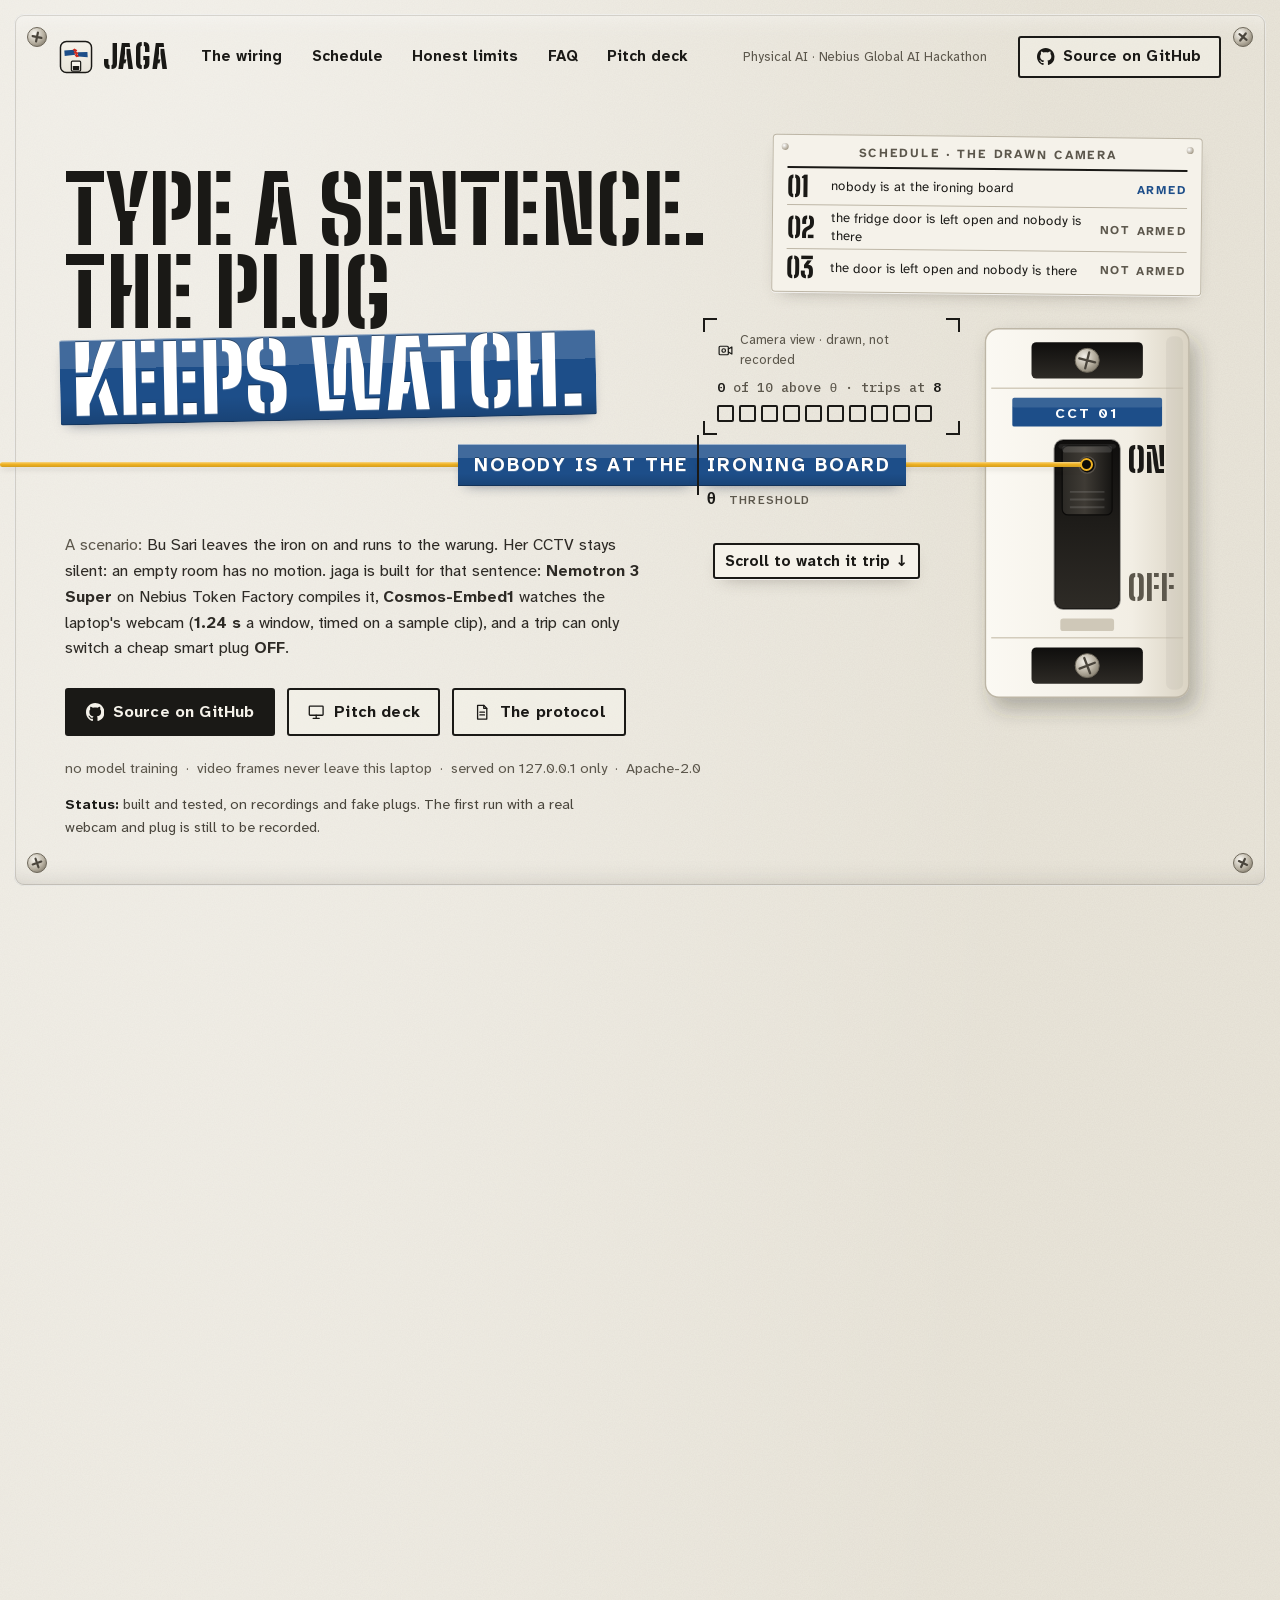
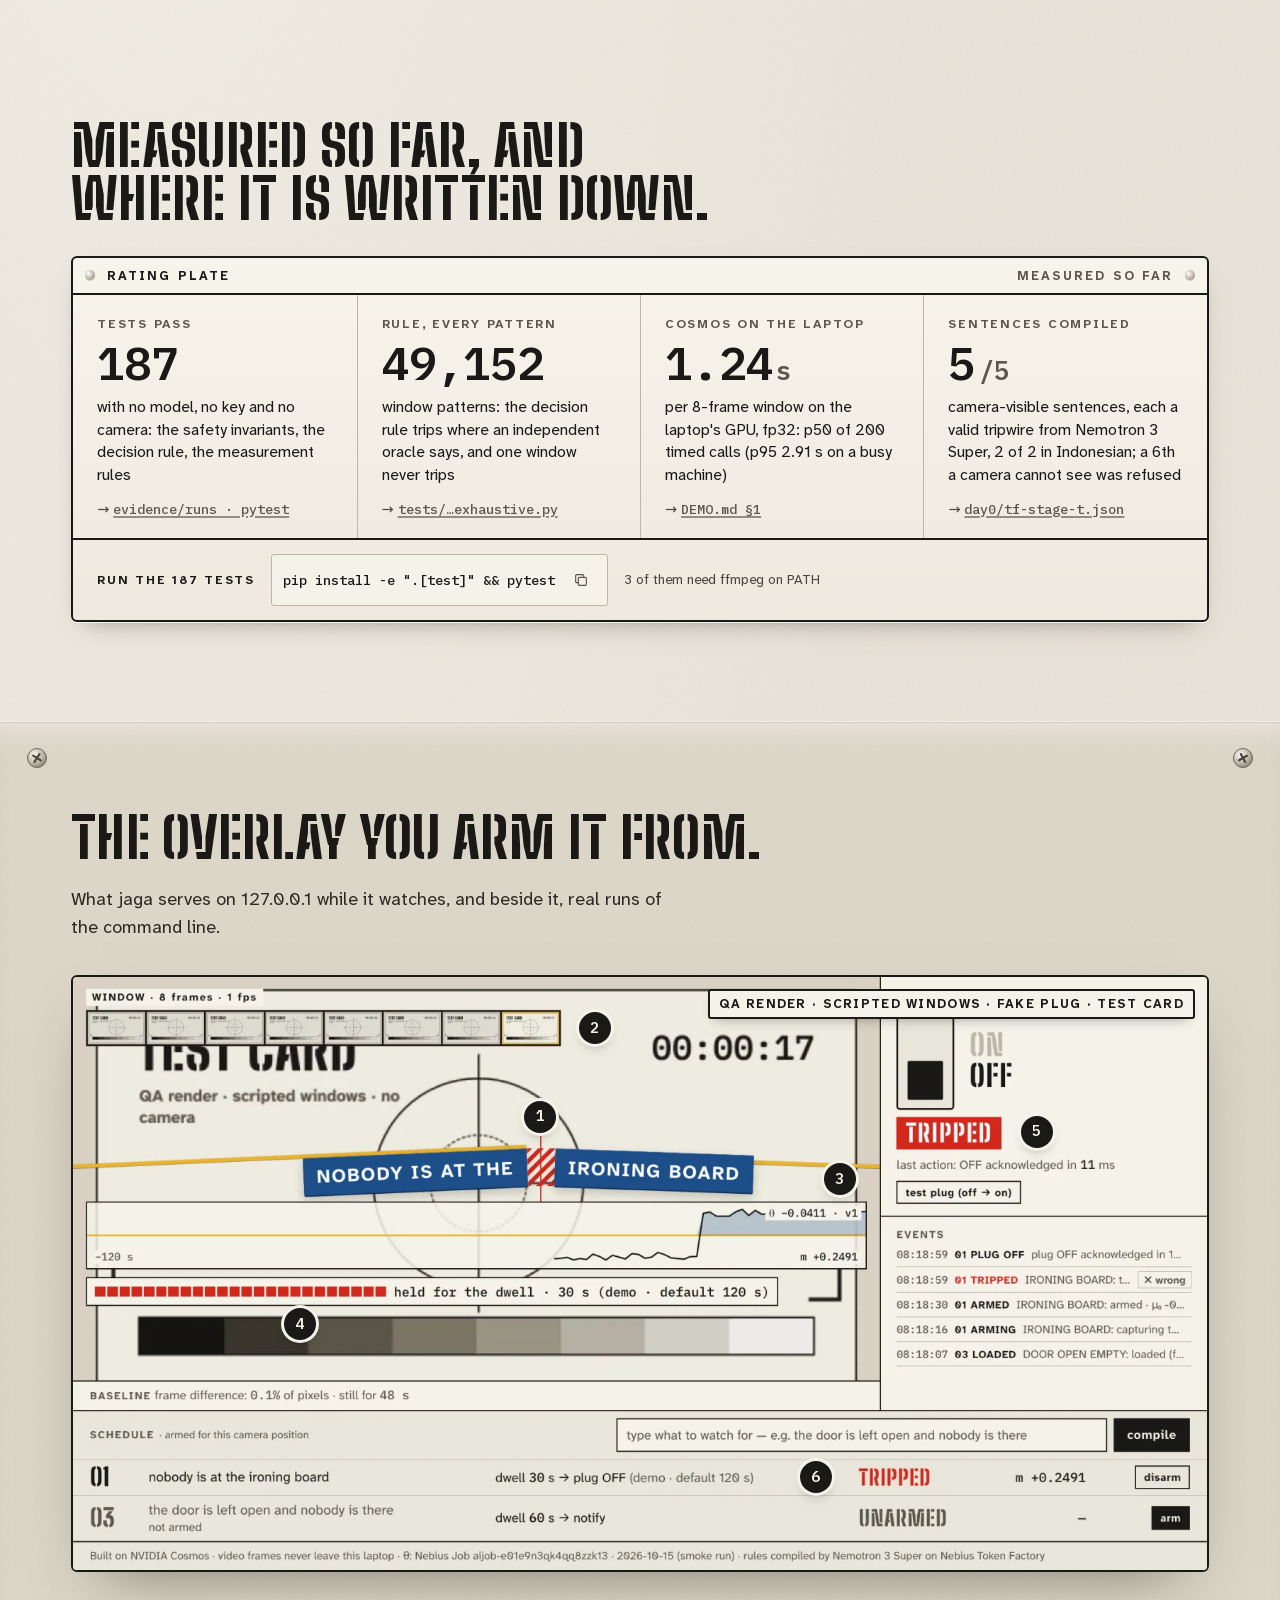
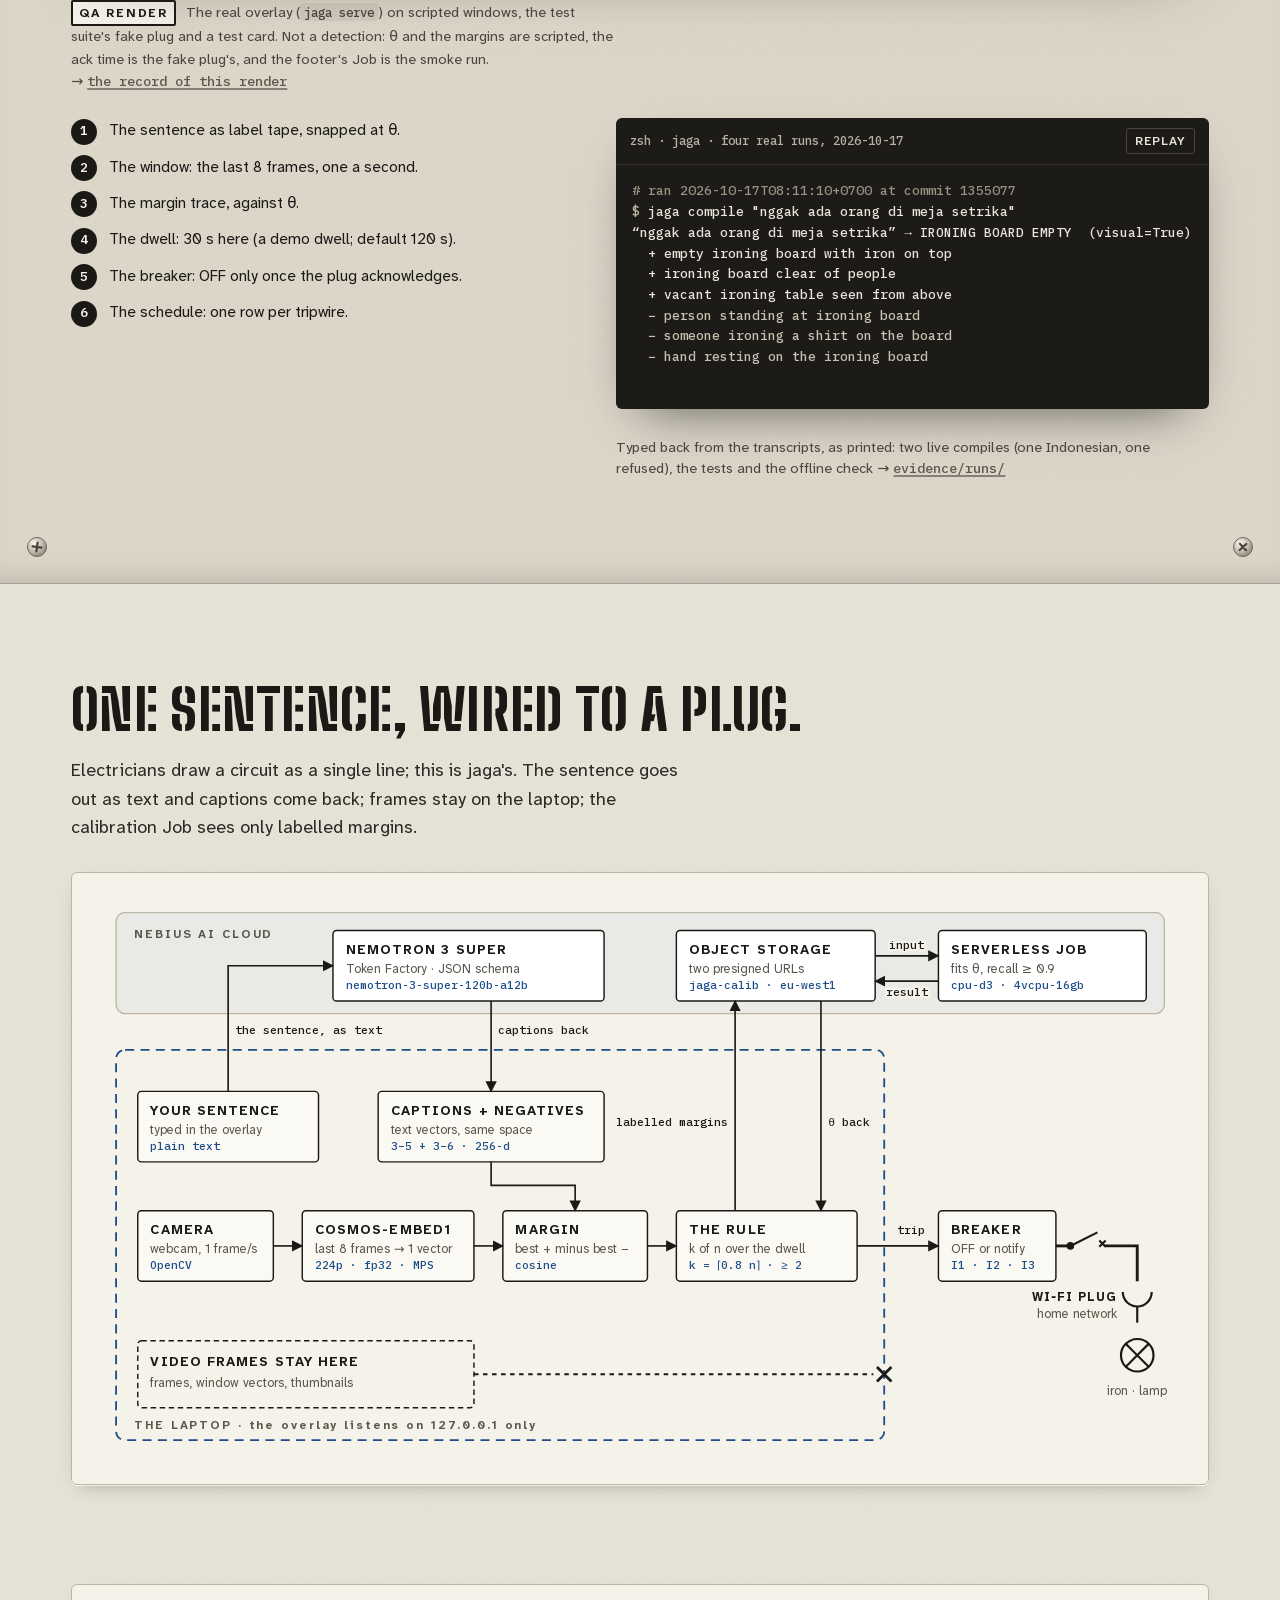
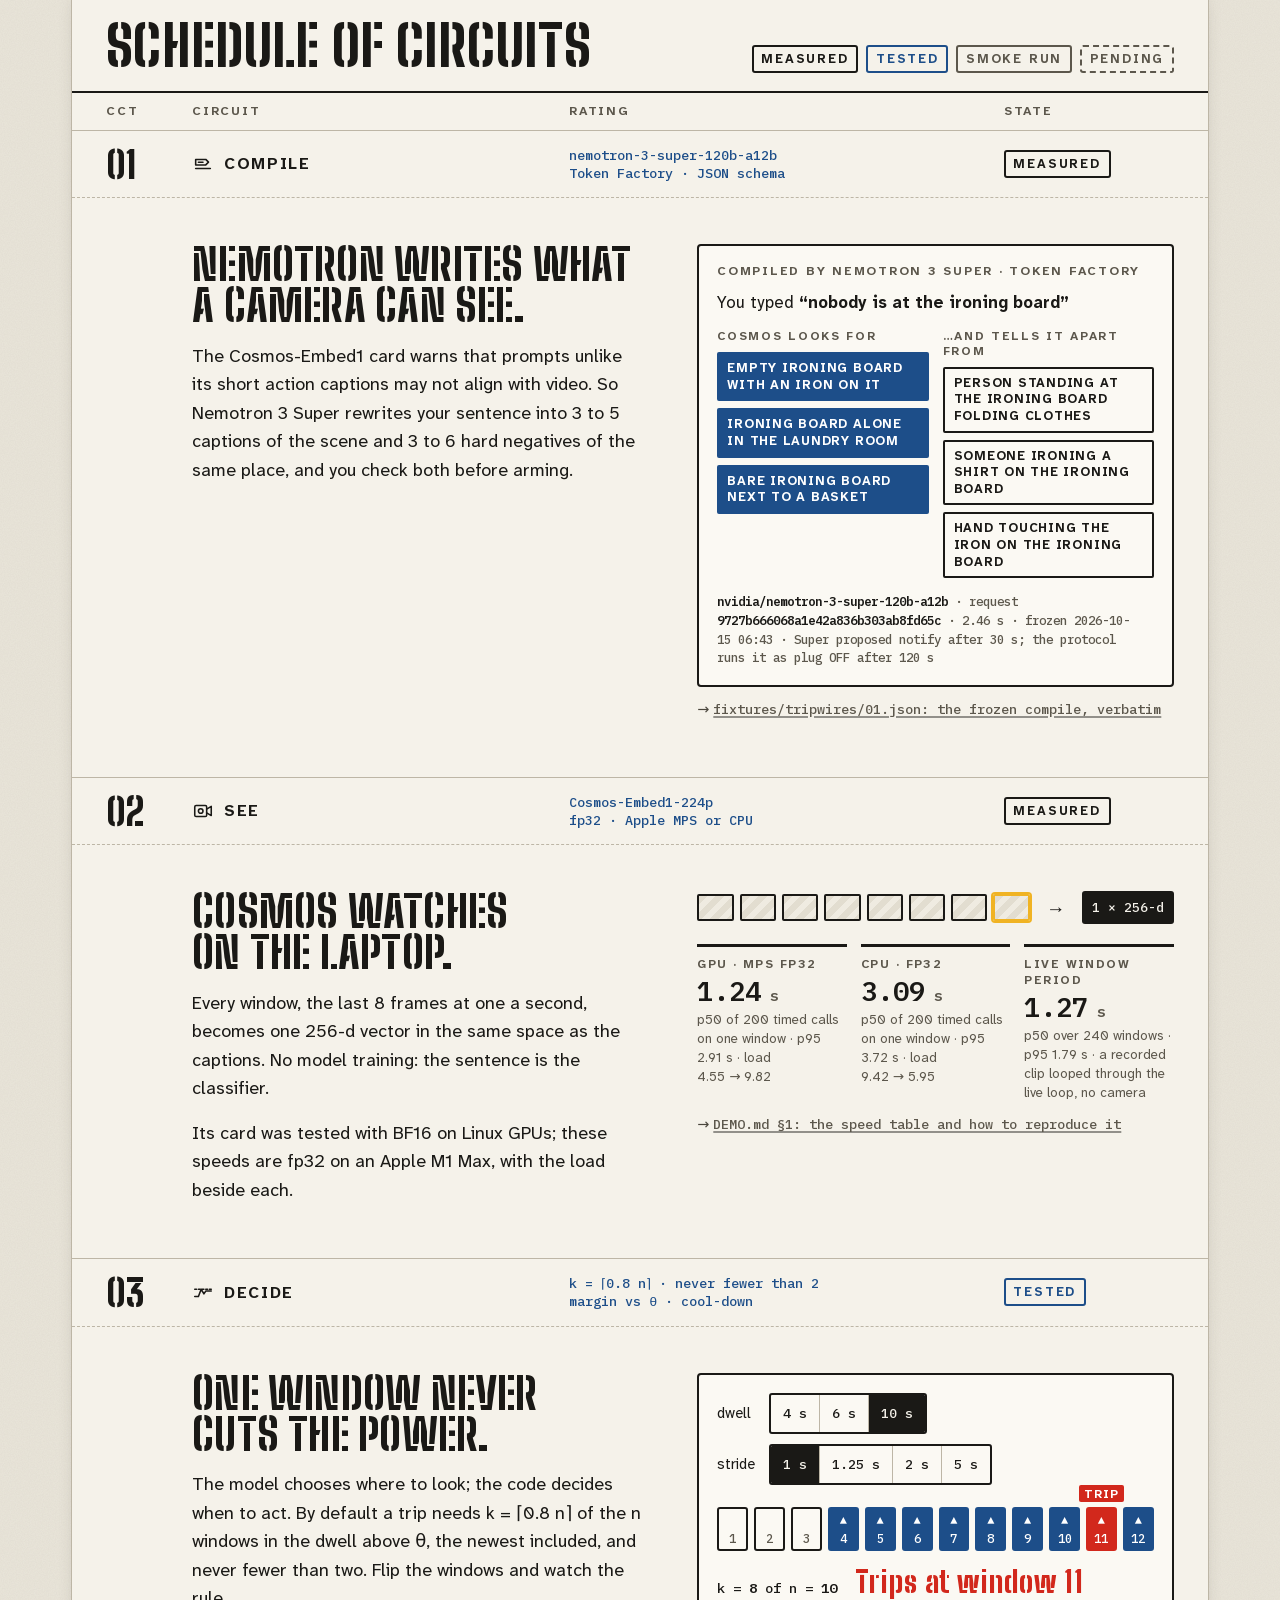
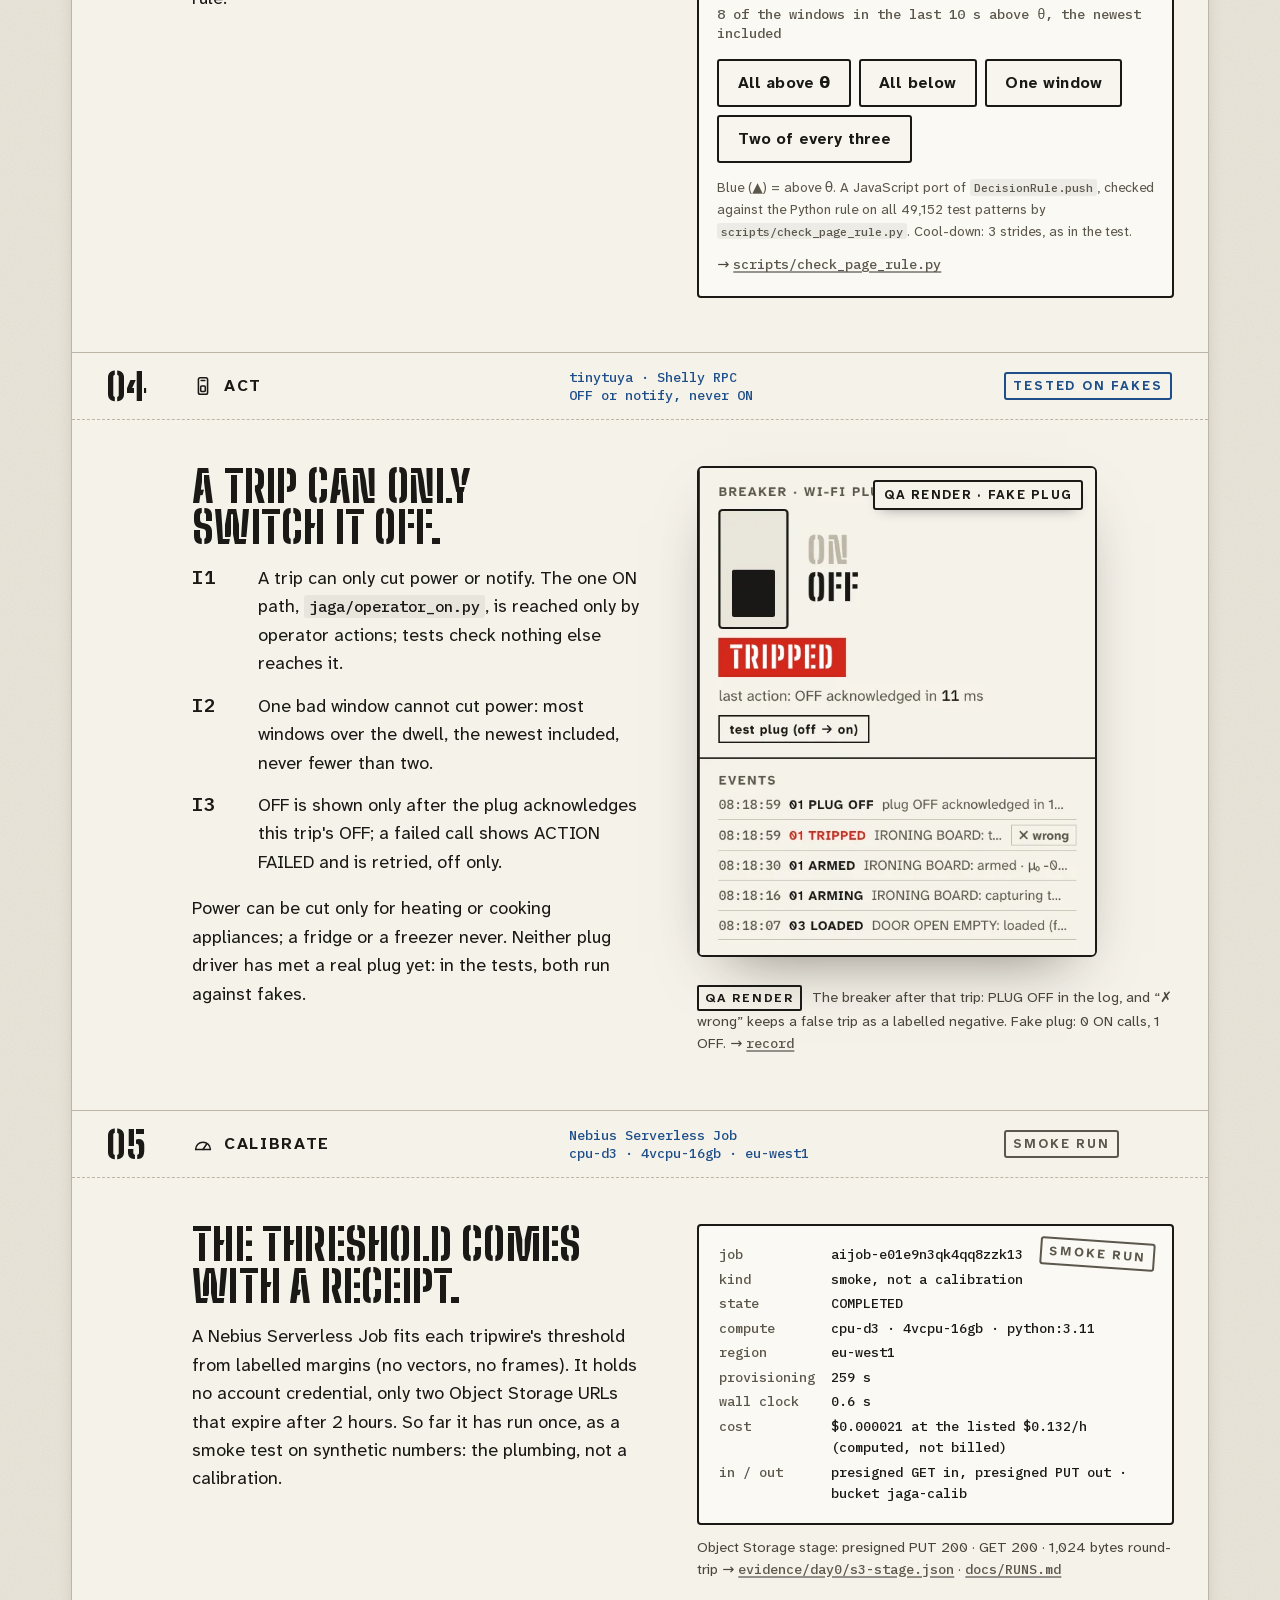
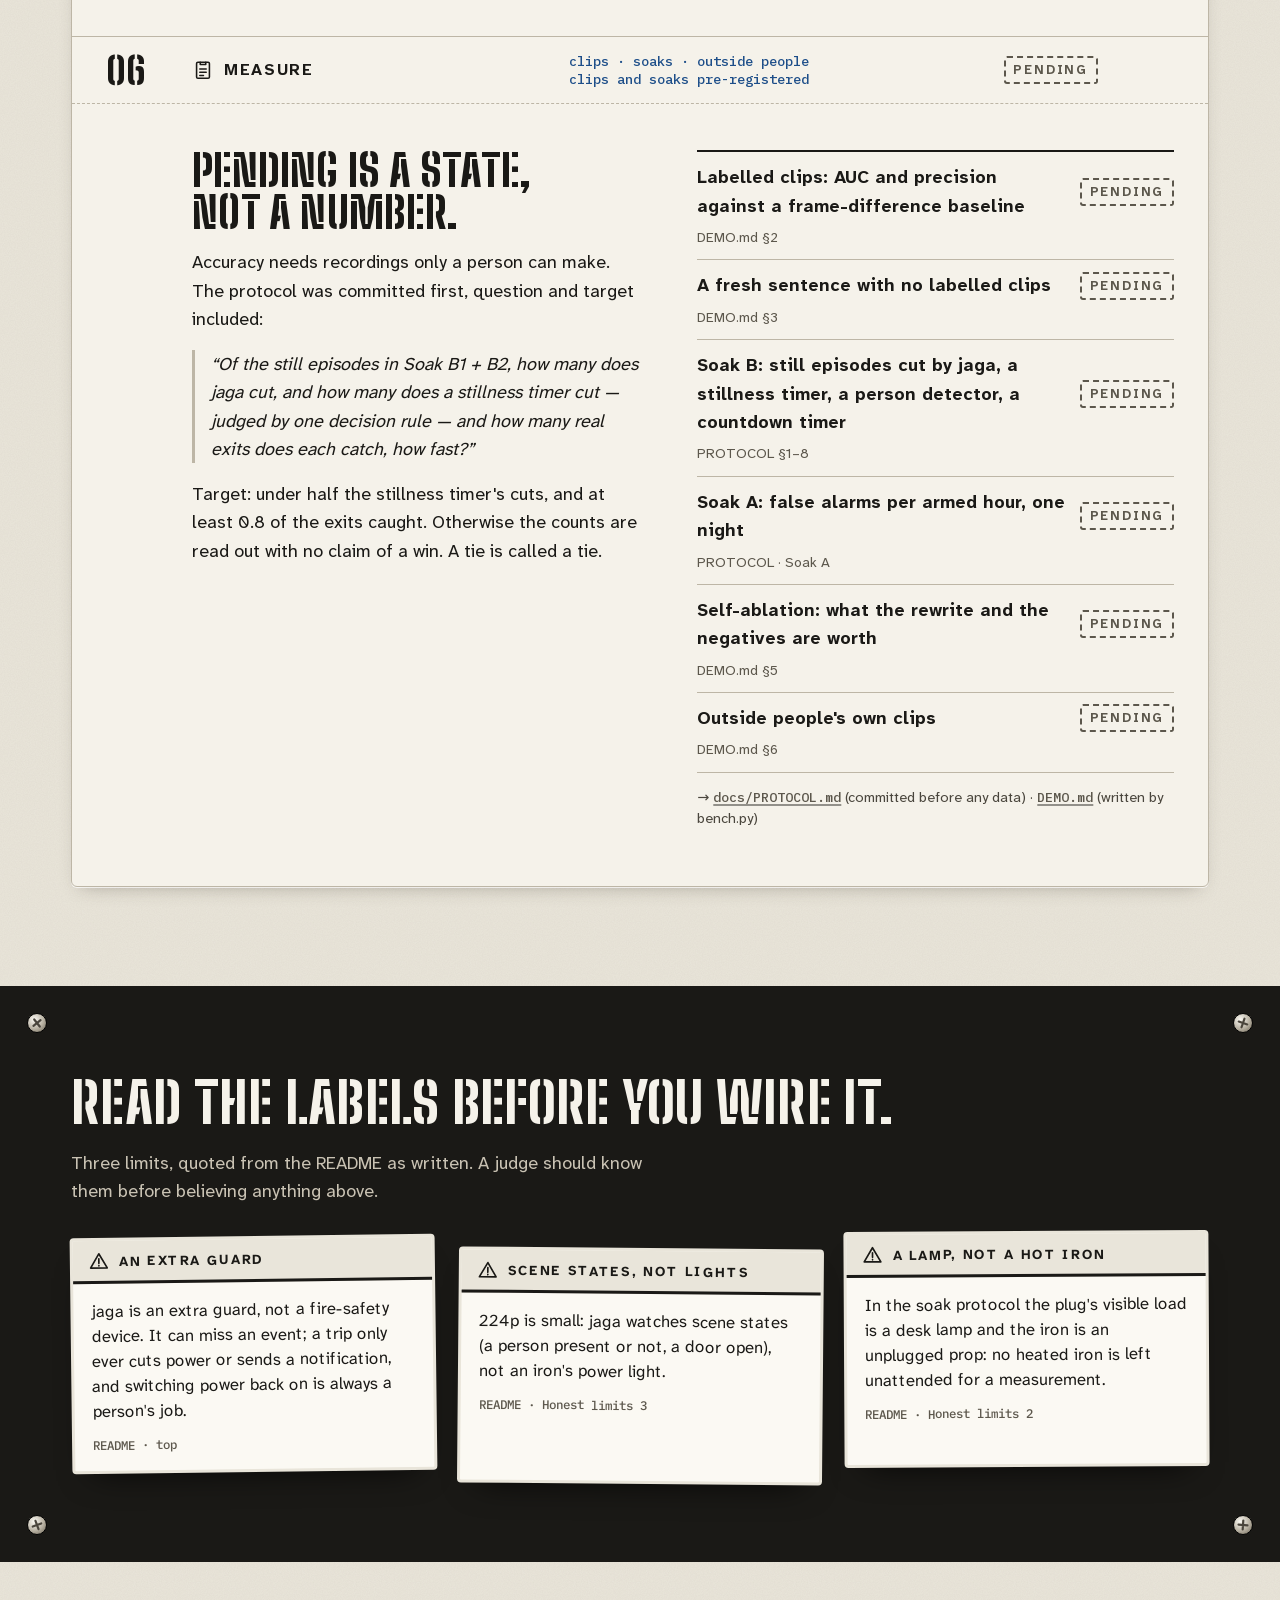
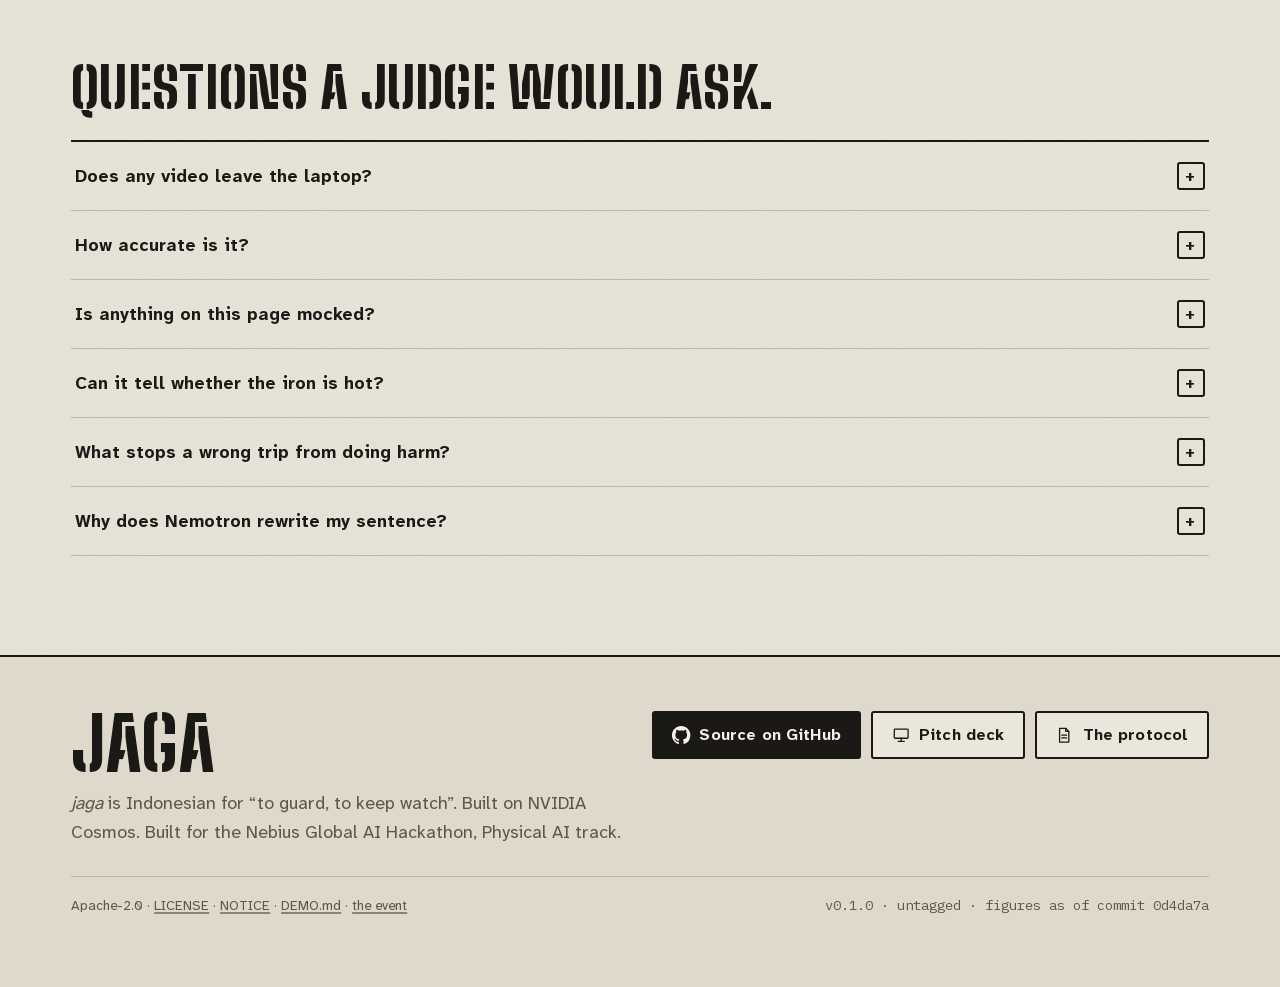
==== commit 7a3cba60: "Pages, round 3 of review: larger text never prints over the hero, the trip plays without a scroll, t" ====
--- a/docs/index.html
+++ b/docs/index.html
@@ -187,12 +187,12 @@
 .brk { width: 100%; height: 100%; overflow: visible; }
 .brk .tag-t { font: 700 15px/1 var(--font-body); letter-spacing: .14em; }
 .brk .stamp { font: 800 36px/1 var(--font-display); letter-spacing: .02em; border: 0; padding: 0; }
-.brk .st-on { fill: var(--ink); } .brk .st-off { fill: #7D7568; }
+.brk .st-on { fill: var(--ink); } .brk .st-off { fill: #5C574C; }
 .brk .trip-win { fill: #CFC8B8; transition: fill .2s; }
 .brk .trip-t { font: 700 9px/1 var(--font-body); letter-spacing: .2em; fill: #fff; opacity: 0; }
 .brk .lever { transition: transform .26s cubic-bezier(.55, 0, .8, .4); }
 .door.is-off .brk .lever { transform: translateY(92px); }
-.door.is-off .brk .st-on { fill: #7D7568; } .door.is-off .brk .st-off { fill: var(--ink); }
+.door.is-off .brk .st-on { fill: #5C574C; } .door.is-off .brk .st-off { fill: var(--ink); }
 .door.is-off .brk .trip-win { fill: var(--after); } .door.is-off .brk .trip-t { opacity: 1; }
 .flag { position: absolute; left: 50%; top: calc(100% + 14px); transform: translateX(-50%); display: grid; justify-items: center; gap: 8px; width: max-content; }
 .flag .stamp { font: 800 clamp(1.8rem, 2.6vw, 2.4rem)/1 var(--font-display); letter-spacing: .04em; color: var(--after); background: var(--panel); border-width: 3px; padding: .18em .45em .12em; opacity: 0; visibility: hidden; transform: scale(1.35) rotate(-6deg); transition: opacity .15s, transform .32s cubic-bezier(.2, 1.6, .4, 1), visibility 0s .32s; }
@@ -219,17 +219,21 @@
 .notch { position: absolute; left: var(--notch); top: -30px; height: 60px; width: 0; border-left: 2px solid var(--ink); z-index: 3; }
 .notch b { position: absolute; left: 7px; top: 55px; font: 600 1rem/1 var(--font-data); white-space: nowrap; }
 .notch b small { font: 600 .72rem/1 var(--font-body); letter-spacing: .1em; text-transform: uppercase; color: var(--muted); margin-left: 3px; }
-.anno { position: absolute; left: calc(var(--notch) + 16px); bottom: 34px; display: grid; gap: 8px; max-width: calc(100% - var(--notch) - var(--bw) - 40px); }
+.anno { position: absolute; left: calc(var(--notch) + 6px); bottom: 30px; display: grid; gap: 8px; padding: 12px 14px 13px; max-width: calc(100% - var(--notch) - var(--bw) - 30px); }
+.vfc { position: absolute; inset: 0; pointer-events: none; }
+.vfc i { position: absolute; width: 14px; height: 14px; border: 2px solid var(--ink); }
+.vfc i:nth-child(1) { left: 0; top: 0; border-right: 0; border-bottom: 0; } .vfc i:nth-child(2) { right: 0; top: 0; border-left: 0; border-bottom: 0; }
+.vfc i:nth-child(3) { left: 0; bottom: 0; border-right: 0; border-top: 0; } .vfc i:nth-child(4) { right: 0; bottom: 0; border-left: 0; border-top: 0; }
 .drawn { margin: 0; display: flex; align-items: center; gap: 6px; font-size: .82rem; color: var(--muted); }
 .drawn .ic { width: 17px; height: 17px; flex: none; color: var(--ink); }
-.count { margin: 0; font: 500 .82rem/1.35 var(--font-data); color: var(--muted); white-space: nowrap; }
+.count { margin: 0; font: 500 .82rem/1.35 var(--font-data); color: var(--muted); max-width: 100%; }
 .count b { color: var(--ink); font-weight: 600; }
 .cells { display: flex; gap: 5px; margin: 0; padding: 0; list-style: none; }
 .cells li { width: 17px; height: 17px; border: 2px solid var(--ink); border-radius: 2px; background: transparent; transition: background-color .12s, transform .12s; flex: none; }
 .cells li.on { background: var(--before); border-color: var(--before); }
 .cells li.fire { background: var(--after); border-color: var(--after); transform: scale(1.12); }
 .hint { position: absolute; left: calc(var(--notch) + 16px); top: 78px; margin: 0; cursor: pointer; font: 700 .95rem/1.2 var(--font-body); color: var(--ink); background: var(--panel); border: 2px solid var(--ink); border-radius: 3px; padding: 7px 10px; box-shadow: var(--shadow); transition: opacity .3s, visibility 0s, transform .18s var(--ease-out), background-color .18s; }
-.hint:hover { transform: translateY(-2px); background: #fff; }
+.rig .hint:hover { transform: translateY(-2px); background: #fff; }
 .hint .ar { display: inline-block; animation: nudge 1.6s ease-in-out 3; }
 @keyframes nudge { 50% { transform: translateY(4px) } }
 .door:not(.is-pin) .hint, .door.is-snap .hint { opacity: 0; visibility: hidden; transition: opacity .3s, visibility 0s .3s; }
@@ -251,6 +255,8 @@
 .door.is-stamped .dcard .s .t { display: inline-block; } .door.is-stamped .dcard .s .a { display: none; }
 .dcard.is-hidden { display: none !important; }
 @media (min-width: 1100px) and (min-height: 800px) { .dcard { display: block; } }
+@media (max-height: 959px) { .dcard .w { display: none; } .dcard li { padding: 4px 0; } }
+.dcard.measuring { animation: none !important; transform: none !important; }
 
 /* the snap: halves recoil, the ends fray red, the right half hangs from the dropped lever, the module clunks */
 .door.is-snap .end { opacity: 1; }
@@ -289,7 +295,7 @@
 .sec { padding: clamp(64px, 11vh, 128px) 0; }
 .sec + .sec { padding-top: 0; }
 .h2 { margin: 0 0 .35em; font: 800 clamp(2.3rem, 4.4vw, 3.9rem)/.95 var(--font-display); text-transform: uppercase; text-wrap: balance; letter-spacing: .005em; }
-.lede { margin: 0; max-width: 62ch; color: #2D2A25; }
+.lede { margin: 0; max-width: 34em; color: #2D2A25; }
 .src { display: inline-block; margin-top: 12px; font: 400 .9rem/1.5 var(--font-body); color: #4A463D; overflow-wrap: anywhere; }
 .src a { font: 500 .93em/1.45 var(--font-data); }
 .src a { display: inline; padding: 6px 0; }
@@ -310,7 +316,7 @@
 .shot { margin: 34px 0 0; }
 .shot .frame { position: relative; border: 2px solid var(--ink); border-radius: 6px; overflow: hidden; background: var(--panel); box-shadow: 0 26px 60px -30px rgba(59,53,42,.65); }
 .shot img { width: 100%; height: auto; }
-.shot figcaption { margin-top: 28px; font-size: .9rem; color: #4A463D; max-width: 72ch; }
+.shot figcaption { margin-top: 28px; font-size: .9rem; color: #4A463D; max-width: 38em; }
 .shot .fi { position: relative; }
 .qaplate { position: absolute; right: 12px; top: 12px; font: 700 .8rem/1 var(--font-body); letter-spacing: .1em; text-transform: uppercase; color: var(--ink); background: var(--panel); border: 2px solid var(--ink); border-radius: 3px; padding: 7px 9px 6px; box-shadow: 0 6px 14px -8px rgba(0,0,0,.45); }
 .swipe { display: none; margin: 8px 0 0; font-size: .86rem; color: #4A463D; }
@@ -327,7 +333,7 @@
 .term .bar button:hover { background: #2C2A25; border-color: #E9E5DA; }
 .term .bar button[hidden] { display: none; }
 .term .bar button:focus-visible { outline: 3px solid #E9E5DA; outline-offset: 2px; }
-.term pre { margin: 0; padding: 16px 16px 18px; font: 500 .8rem/1.62 var(--font-data); white-space: pre-wrap; word-break: break-word; height: 30em; overflow: auto; }
+.term pre { margin: 0; padding: 16px 16px 18px; font: 500 .8rem/1.62 var(--font-data); white-space: pre-wrap; word-break: break-word; height: 19em; overflow: auto; }
 .term pre::-webkit-scrollbar-track { background: #1C1B18; } .term pre::-webkit-scrollbar-thumb { background: #4A463E; border-color: #1C1B18; }
 .term pre:focus-visible { outline: 3px solid #E9E5DA; outline-offset: -3px; }
 .term .ln { display: block; min-height: 1.62em; }
@@ -436,7 +442,7 @@
 .row-b p.after { margin-top: 1em; }
 code { overflow-wrap: anywhere; }
 .shot.small { margin: 0; }
-.shot.small .frame { max-width: 460px; }
+.shot.small .frame { max-width: 400px; }
 
 /* 05 · calibrate: the receipt */
 .receipt { background: #FBF9F3; border: 2px solid var(--ink); border-radius: 4px; padding: 18px 20px; font: 500 .84rem/1.6 var(--font-data); position: relative; }
@@ -470,7 +476,7 @@
 .faq summary:hover { color: var(--before); }
 .faq summary .pm { width: 28px; height: 28px; border: 2px solid currentColor; border-radius: 3px; display: grid; place-items: center; font: 600 1.1rem/1 var(--font-data); transition: transform .25s var(--ease-out); }
 .faq details[open] summary .pm { transform: rotate(45deg); }
-.faq .a { padding: 0 44px 22px 4px; max-width: 70ch; }
+.faq .a { padding: 0 44px 22px 4px; max-width: 34em; }
 .faq .a p { margin: 0 0 .7em; }
 
 /* footer */
@@ -481,12 +487,17 @@
    the plate again. Text on #DFD9CC: ink 12.6:1, muted 5.0:1; on ink: cream 14.4:1, #C9C2B3 9.7:1. */
 .sec.band { padding: clamp(60px, 10vh, 112px) 0; }
 .sec.band + .sec { padding-top: clamp(64px, 11vh, 128px); }
-.band-plate { background-color: #DFD9CC; box-shadow: inset 0 1px 0 rgba(255,255,255,.55), inset 0 -1px 0 rgba(26,25,22,.12); }
+.band { position: relative; }
+.band-plate { background-color: #DFD9CC;
+  background-image: url("data:image/svg+xml,%3Csvg xmlns='http://www.w3.org/2000/svg' width='220' height='220'%3E%3Cfilter id='n'%3E%3CfeTurbulence type='fractalNoise' baseFrequency='.85' numOctaves='3' stitchTiles='stitch'/%3E%3CfeColorMatrix values='0 0 0 0 .24 0 0 0 0 .2 0 0 0 0 .14 0 0 0 .07 0'/%3E%3C/filter%3E%3Crect width='220' height='220' filter='url(%23n)'/%3E%3C/svg%3E");
+  box-shadow: inset 0 1px 0 rgba(255,255,255,.7), inset 0 2px 0 rgba(60,52,40,.12), inset 0 22px 34px -26px rgba(255,255,255,.8), inset 0 -22px 34px -28px rgba(59,53,42,.4), inset 0 -1px 0 rgba(26,25,22,.18); }
 .band-plate .shot .frame { background: var(--panel); }
 .band-ink { background-color: var(--ink); color: #E9E5DA; }
 .band-ink .h2 { color: #F5F2EA; }
 .band-ink .lede { color: #C9C2B3; }
 .band-ink .label { border-color: #E9E5DA; box-shadow: 0 18px 34px -22px rgba(0,0,0,.9); }
+.band-ink .label:nth-child(1) { transform: rotate(-.7deg); } .band-ink .label:nth-child(2) { transform: translateY(12px) rotate(.5deg); } .band-ink .label:nth-child(3) { transform: translateY(-5px) rotate(-.3deg); }
+.band-ink .screw circle { stroke: #000; }
 .band-ink .label .lh { background: #E9E5DA; color: var(--ink); border-bottom: 3px solid var(--ink); }
 .band-ink .label blockquote { color: var(--ink); }
 .band-ink ::selection { background: #E9E5DA; color: var(--ink); }
@@ -522,6 +533,7 @@
 .rf p { margin: 10px 0 0; font-size: .98rem; line-height: 1.45; flex: 1; }
 .rp-foot { display: flex; flex-wrap: wrap; align-items: center; gap: 10px 16px; padding: 14px 24px; border-top: 2px solid var(--ink); }
 .rp-foot .lab { color: var(--ink); }
+.rp-note { font-size: .86rem; color: #4A463D; }
 .cs { font: 600 .86rem/1.3 var(--font-body); color: var(--before); }
 .cs:empty { display: none; }
 
@@ -534,11 +546,13 @@
 @media (max-height: 500px) { .cols, .row-h { position: static; } }
 
 /* ------------------------------------------------------------ responsive */
+@media (min-width: 1100px) and (max-width: 1279px) { .cells li { width: 13px; height: 13px; } .cells { gap: 3px; } .anno { padding: 10px 10px 11px; } }
 @media (max-width: 1099px) {
   .hero { --bh: clamp(200px, 30vw, 300px); }
   .hero-top { grid-column: 1 / -1; }
   .hero-bot { grid-column: 1 / span 6; padding-top: 70px; }
   .rig { --notch: 50%; margin-top: calc(var(--bh) * .375 + 40px); }
+  .hero-top .anno { position: relative; left: auto; bottom: auto; width: max-content; max-width: 100%; margin-top: 20px; }
   .cells li { width: 14px; height: 14px; } .cells { gap: 3px; }
   .sld-wide { display: none; } .sld-tall { display: block; max-width: 460px; margin: 0 auto; }
   nav.top .links { gap: 14px; } nav.top .links a { font-size: .9rem; }
@@ -557,14 +571,13 @@
   nav.top { padding: 20px 18px 0; } nav.top .links { display: none; } nav.top .btn span { display: none; } nav.top .btn { margin-left: auto; padding: 0 .8em; }
   .hero { padding: 0 18px; --pad: 18px; --bh: 150px; column-gap: 0; }
   .hero-bot { display: contents; }
-  .hero-top { order: 1; } .rig { order: 2; } .ctas { order: 3; grid-column: 1 / -1; margin-top: calc(var(--bh) * .625 + 150px); } .sub { order: 4; grid-column: 1 / -1; margin-top: 26px; } .proof { order: 5; grid-column: 1 / -1; } .status { order: 6; grid-column: 1 / -1; }
+  .hero-top { order: 1; } .rig { order: 2; } .ctas { order: 3; grid-column: 1 / -1; margin-top: calc(var(--bh) * .625 + 9.4em); } .sub { order: 4; grid-column: 1 / -1; margin-top: 26px; } .proof { order: 5; grid-column: 1 / -1; } .status { order: 6; grid-column: 1 / -1; }
   .h1 { font-size: clamp(2.7rem, 13.4vw, 4.2rem); }
   .hero-top { padding-top: 34px; }
-  .rig { --notch: 37%; margin-top: calc(var(--bh) * .375 + 78px); }
+  .rig { --notch: 37%; margin-top: calc(var(--bh) * .375 + 36px); }
   .rtape { height: 28px; top: -14px; font-size: .66rem; letter-spacing: .05em; padding: 0 6px; }
   .seg-l .rtape { padding-right: 6px; } .seg-r .rtape { padding-left: 6px; }
   .notch { top: -22px; height: 44px; } .notch b { top: 40px; } .notch b small { display: none; }
-  .anno { left: 0; bottom: 26px; max-width: calc(100% - var(--bw) - 6px); }
   .cells li { width: 13px; height: 13px; } .cells { gap: 4px; }
   .count { white-space: normal; }
   .brk .stamp { font: 700 34px/1 var(--font-body); }
@@ -583,7 +596,7 @@
   .wins { grid-template-columns: repeat(6, minmax(0, 1fr)); row-gap: 26px; }
   .callout { width: 26px; height: 26px; margin: -13px 0 0 -13px; font-size: .75rem; }
   .foot { grid-template-columns: minmax(0, 1fr); } .foot nav { justify-content: flex-start; }
-  .term pre { font-size: .75rem; height: 26em; }
+  .term pre { font-size: .75rem; height: 19em; }
   .proof ul { flex-direction: column; gap: 2px; } .proof li::after { content: none !important; }
   .brk .trip-t { display: none; }
 }
@@ -593,13 +606,15 @@
   .row-h .cct { grid-row: 1 / span 3; align-self: start; }
   .row-h .rating { grid-column: 2; grid-row: 2; }
   .row-h .stamp { grid-column: 2; grid-row: 3; justify-self: start; }
-  .receipt .rstamp { position: static; display: inline-block; margin: 0 0 12px; transform: rotate(-2deg); }
-}
+}
+@media (max-width: 560px) { .receipt .rstamp { position: static; display: inline-block; margin: 0 0 12px; transform: rotate(-2deg); } }
+@media (max-width: 640px) { .row-h { position: static; } }
 
 @media (prefers-reduced-motion: reduce) {
   *, *::before, *::after { animation: none !important; transition: none !important; scroll-behavior: auto !important; }
 }
 @media print {
+  .band-ink { background: none; color: var(--ink); } .band-ink .h2 { color: var(--ink); } .band-ink .lede { color: #4A463D; }
   .door.is-pin { height: auto; } .door.is-pin .stage { position: relative; height: auto; }
   .hint, nav.top .links, .term .bar button, .play .row2, .cmd button, .flag .btn { display: none !important; }
   .row-h, .cols { position: static; }
@@ -633,10 +648,10 @@
      <div class="seg seg-l" aria-hidden="true"><div class="wire"></div><span class="end"></span><span class="rtape tape"><span class="ch" style="animation-delay:0.350s">N</span><span class="ch" style="animation-delay:0.382s">O</span><span class="ch" style="animation-delay:0.414s">B</span><span class="ch" style="animation-delay:0.446s">O</span><span class="ch" style="animation-delay:0.478s">D</span><span class="ch" style="animation-delay:0.510s">Y</span><span class="ch" style="animation-delay:0.542s"> </span><span class="ch" style="animation-delay:0.574s">I</span><span class="ch" style="animation-delay:0.606s">S</span><span class="ch" style="animation-delay:0.638s"> </span><span class="ch" style="animation-delay:0.670s">A</span><span class="ch" style="animation-delay:0.702s">T</span><span class="ch" style="animation-delay:0.734s"> </span><span class="ch" style="animation-delay:0.766s">T</span><span class="ch" style="animation-delay:0.798s">H</span><span class="ch" style="animation-delay:0.830s">E</span></span></div>
      <div class="seg seg-r" aria-hidden="true"><div class="wire"></div><span class="end"></span><span class="rtape tape"><span class="ch" style="animation-delay:0.862s">I</span><span class="ch" style="animation-delay:0.894s">R</span><span class="ch" style="animation-delay:0.926s">O</span><span class="ch" style="animation-delay:0.958s">N</span><span class="ch" style="animation-delay:0.990s">I</span><span class="ch" style="animation-delay:1.022s">N</span><span class="ch" style="animation-delay:1.054s">G</span><span class="ch" style="animation-delay:1.086s"> </span><span class="ch" style="animation-delay:1.118s">B</span><span class="ch" style="animation-delay:1.150s">O</span><span class="ch" style="animation-delay:1.182s">A</span><span class="ch" style="animation-delay:1.214s">R</span><span class="ch" style="animation-delay:1.246s">D</span></span></div>
      <div class="notch" aria-hidden="true"><b>θ <small>threshold</small></b></div>
-     <div class="anno" aria-hidden="true"><p class="drawn"><svg class="ic" viewBox="0 0 24 24" aria-hidden="true" fill="none" stroke="currentColor" stroke-width="1.7" stroke-linecap="round" stroke-linejoin="round"><rect x="3" y="6" width="13" height="12" rx="1.5"/><path d="M16 10l5-3v10l-5-3"/><circle cx="9.5" cy="12" r="2.5"/></svg><span>The camera's view, drawn. Not a recording.</span></p>
-      <p class="count"><b class="k-on">0</b> of 10 above θ · trips at <b>8</b></p>
+     <div class="anno" aria-hidden="true"><span class="vfc"><i></i><i></i><i></i><i></i></span><p class="drawn"><svg class="ic" viewBox="0 0 24 24" aria-hidden="true" fill="none" stroke="currentColor" stroke-width="1.7" stroke-linecap="round" stroke-linejoin="round"><rect x="3" y="6" width="13" height="12" rx="1.5"/><path d="M16 10l5-3v10l-5-3"/><circle cx="9.5" cy="12" r="2.5"/></svg><span>Camera view · drawn, not recorded</span></p>
+      <p class="count"><b class="k-on">0</b>&nbsp;of&nbsp;10 above θ · trips at&nbsp;<b>8</b></p>
       <ol class="cells"><li></li><li></li><li></li><li></li><li></li><li></li><li></li><li></li><li></li><li></li></ol></div>
-     <button type="button" class="hint" id="hintbtn">Scroll to run the dwell <span class="ar" aria-hidden="true">↓</span></button>
+     <button type="button" class="hint" id="hintbtn">Scroll to watch it trip <span class="ar" aria-hidden="true">↓</span></button>
      <p class="sr-only" role="status" id="tripstatus">The drawing shows tripwire 01 armed: nobody at the ironing board, the plug on.</p>
      <div class="dcard" aria-hidden="true"><span class="lab">Schedule · the drawn camera</span><ol><li><span class="n">01</span><span>nobody is at the ironing board<span class="w">plug OFF after 120 s</span></span><span class="s"><span class="a">Armed</span><span class="t">Tripped</span></span></li><li><span class="n">02</span><span>the fridge door is left open and nobody is there<span class="w">notify after 60 s; a fridge is never cut</span></span><span class="s"><span class="u">Not armed</span></span></li><li><span class="n">03</span><span>the door is left open and nobody is there<span class="w">notify after 60 s</span></span><span class="s"><span class="u">Not armed</span></span></li></ol></div>
      <div class="brk-wrap"><svg class="brk" viewBox="0 0 240 400" role="img" aria-labelledby="hb-t">
@@ -676,10 +691,10 @@
 <text x="162" y="292" class="stamp st-off">OFF</text>
 <rect class="trip-win" x="92" y="310" width="56" height="13" rx="3"/>
 <text x="120" y="320" text-anchor="middle" class="trip-t">TRIP</text>
-</svg><div class="flag"><span class="stamp">Tripped</span><span class="ack">OFF acknowledged by the plug</span><button class="btn btn-sm" type="button" id="runbtn" aria-controls="tripstatus">Run the dwell</button></div></div>
+</svg><div class="flag"><span class="stamp">Tripped</span><span class="ack">OFF acknowledged by the plug</span><button class="btn btn-sm" type="button" id="runbtn" aria-controls="tripstatus">Watch it trip</button></div></div>
     </div>
     <div class="hero-bot">
-     <p class="sub"><span class="sc">A scenario:</span> Bu Sari leaves the iron on and runs to the warung. Her CCTV stays silent: an empty room has no motion. jaga is built for that sentence: <b>Nemotron 3 Super</b> compiles it, <b>Cosmos-Embed1</b> watches the webcam on the laptop (<b>1.24 s</b> a window), and a trip can only switch a cheap smart plug <b>OFF</b>.</p>
+     <p class="sub"><span class="sc">A scenario:</span> Bu Sari leaves the iron on and runs to the warung. Her CCTV stays silent: an empty room has no motion. jaga is built for that sentence: <b>Nemotron 3 Super</b> on Nebius Token Factory compiles it, <b>Cosmos-Embed1</b> watches the laptop's webcam (<b>1.24 s</b> a window, timed on a sample clip), and a trip can only switch a cheap smart plug <b>OFF</b>.</p>
      <div class="ctas">
       <a class="btn btn-ink" href="https://github.com/edycutjong/jaga"><svg class="ic" viewBox="0 0 16 16" aria-hidden="true" fill="currentColor"><path d="M8 0C3.58 0 0 3.58 0 8c0 3.54 2.29 6.53 5.47 7.59.4.07.55-.17.55-.38 0-.19-.01-.82-.01-1.49-2.01.37-2.53-.49-2.69-.94-.09-.23-.48-.94-.82-1.13-.28-.15-.68-.52-.01-.53.63-.01 1.08.58 1.23.82.72 1.21 1.87.87 2.33.66.07-.52.28-.87.51-1.07-1.78-.2-3.64-.89-3.64-3.95 0-.87.31-1.59.82-2.15-.08-.2-.36-1.02.08-2.12 0 0 .67-.21 2.2.82.64-.18 1.32-.27 2-.27.68 0 1.36.09 2 .27 1.53-1.04 2.2-.82 2.2-.82.44 1.1.16 1.92.08 2.12.51.56.82 1.27.82 2.15 0 3.07-1.87 3.75-3.65 3.95.29.25.54.73.54 1.48 0 1.07-.01 1.93-.01 2.2 0 .21.15.46.55.38A8.013 8.013 0 0016 8c0-4.42-3.58-8-8-8z"/></svg>Source on GitHub</a>
       <a class="btn" href="pitch/"><svg class="ic" viewBox="0 0 24 24" aria-hidden="true" fill="none" stroke="currentColor" stroke-width="1.7" stroke-linecap="round" stroke-linejoin="round"><rect x="3" y="4" width="18" height="12" rx="1"/><path d="M12 16v4M8 20h8"/></svg>Pitch deck</a>
@@ -700,11 +715,11 @@
 <section class="sec" id="receipts" aria-labelledby="rc-h">
  <div class="wrap">
   <h2 class="h2" id="rc-h">Measured so far, and where it is written down.</h2>
-  <div class="rplate"><div class="rp-head"><span>Rating plate</span><span>measured so far</span></div><div class="rp-grid"><div class="rf" data-count="187" data-dec="0"><span class="lab">Tests pass</span><span class="n"><span class="v">187</span></span><p>with no model, no key and no camera: the safety invariants, the decision rule, the measurement rules</p><span class="src">→&nbsp;<a href="https://github.com/edycutjong/jaga/blob/main/evidence/runs/2026-10-17-pytest.txt">evidence/runs · pytest</a></span></div><div class="rf" data-count="49152" data-dec="0"><span class="lab">Rule, every pattern</span><span class="n"><span class="v">49,152</span></span><p>window patterns: the decision rule trips where an independent oracle says, and one window never trips</p><span class="src">→&nbsp;<a href="https://github.com/edycutjong/jaga/blob/main/tests/test_decision_exhaustive.py">tests/…exhaustive.py</a></span></div><div class="rf" data-count="1.2378" data-dec="2"><span class="lab">Cosmos on the laptop</span><span class="n"><span class="v">1.24</span><small>s</small></span><p>per 8-frame window on the laptop's GPU, fp32: p50 of 200 timed calls (p95 2.91 s on a busy machine)</p><span class="src">→&nbsp;<a href="https://github.com/edycutjong/jaga/blob/main/DEMO.md">DEMO.md §1</a></span></div><div class="rf" data-count="5" data-dec="0"><span class="lab">Sentences compiled</span><span class="n"><span class="v">5</span><small>/5</small></span><p>camera-visible sentences, each a valid tripwire from Nemotron 3 Super, 2 of 2 in Indonesian; a 6th a camera cannot see was refused</p><span class="src">→&nbsp;<a href="https://github.com/edycutjong/jaga/blob/main/evidence/day0/tf-stage-t.json">day0/tf-stage-t.json</a></span></div></div><div class="rp-foot"><span class="lab">Run the 187 tests</span><span class="cmd"><span>pip install -e ".[test]" &amp;&amp; pytest</span><button type="button" data-copy='pip install -e ".[test]" &amp;&amp; pytest' aria-label="Copy the install-and-test command"><svg class="ic" viewBox="0 0 24 24" aria-hidden="true" fill="none" stroke="currentColor" stroke-width="1.7" stroke-linecap="round" stroke-linejoin="round"><rect x="8" y="8" width="12" height="12" rx="1.5"/><path d="M16 8V5.5A1.5 1.5 0 0 0 14.5 4h-9A1.5 1.5 0 0 0 4 5.5v9A1.5 1.5 0 0 0 5.5 16H8"/></svg></button></span><span class="cs" role="status" id="copystatus"></span></div></div>
+  <div class="rplate"><div class="rp-head"><span>Rating plate</span><span>measured so far</span></div><div class="rp-grid"><div class="rf" data-count="187" data-dec="0"><span class="lab">Tests pass</span><span class="n"><span class="v">187</span></span><p>with no model, no key and no camera: the safety invariants, the decision rule, the measurement rules</p><span class="src">→&nbsp;<a href="https://github.com/edycutjong/jaga/blob/main/evidence/runs/2026-10-17-pytest.txt">evidence/runs · pytest</a></span></div><div class="rf" data-count="49152" data-dec="0"><span class="lab">Rule, every pattern</span><span class="n"><span class="v">49,152</span></span><p>window patterns: the decision rule trips where an independent oracle says, and one window never trips</p><span class="src">→&nbsp;<a href="https://github.com/edycutjong/jaga/blob/main/tests/test_decision_exhaustive.py">tests/…exhaustive.py</a></span></div><div class="rf" data-count="1.2378" data-dec="2"><span class="lab">Cosmos on the laptop</span><span class="n"><span class="v">1.24</span><small>s</small></span><p>per 8-frame window on the laptop's GPU, fp32: p50 of 200 timed calls (p95 2.91 s on a busy machine)</p><span class="src">→&nbsp;<a href="https://github.com/edycutjong/jaga/blob/main/DEMO.md">DEMO.md §1</a></span></div><div class="rf" data-count="5" data-dec="0"><span class="lab">Sentences compiled</span><span class="n"><span class="v">5</span><small>/5</small></span><p>camera-visible sentences, each a valid tripwire from Nemotron 3 Super, 2 of 2 in Indonesian; a 6th a camera cannot see was refused</p><span class="src">→&nbsp;<a href="https://github.com/edycutjong/jaga/blob/main/evidence/day0/tf-stage-t.json">day0/tf-stage-t.json</a></span></div></div><div class="rp-foot"><span class="lab">Run the 187 tests</span><span class="cmd"><span>pip install -e ".[test]" &amp;&amp; pytest</span><button type="button" data-copy='pip install -e ".[test]" &amp;&amp; pytest' aria-label="Copy the install-and-test command"><svg class="ic" viewBox="0 0 24 24" aria-hidden="true" fill="none" stroke="currentColor" stroke-width="1.7" stroke-linecap="round" stroke-linejoin="round"><rect x="8" y="8" width="12" height="12" rx="1.5"/><path d="M16 8V5.5A1.5 1.5 0 0 0 14.5 4h-9A1.5 1.5 0 0 0 4 5.5v9A1.5 1.5 0 0 0 5.5 16H8"/></svg></button></span><span class="rp-note">3 of them need ffmpeg on PATH</span><span class="cs" role="status" id="copystatus"></span></div></div>
  </div>
 </section>
 
-<section class="sec band band-plate" id="overlay" aria-labelledby="ov-h">
+<section class="sec band band-plate" id="overlay" aria-labelledby="ov-h"><svg class="screw tl" viewBox="0 0 22 22" aria-hidden="true"><defs><radialGradient id="scptl" cx=".36" cy=".32" r=".8"><stop offset="0" stop-color="#FBF9F3"/><stop offset=".6" stop-color="#B9B2A3"/><stop offset="1" stop-color="#7D7667"/></radialGradient></defs><circle cx="11" cy="11" r="9.5" fill="url(#scptl)" stroke="#6E685B"/><path d="M6.5 11h9M11 6.5v9" stroke="#4A453C" stroke-width="2.2" stroke-linecap="round" transform="rotate(33 11 11)"/></svg><svg class="screw tr" viewBox="0 0 22 22" aria-hidden="true"><defs><radialGradient id="scptr" cx=".36" cy=".32" r=".8"><stop offset="0" stop-color="#FBF9F3"/><stop offset=".6" stop-color="#B9B2A3"/><stop offset="1" stop-color="#7D7667"/></radialGradient></defs><circle cx="11" cy="11" r="9.5" fill="url(#scptr)" stroke="#6E685B"/><path d="M6.5 11h9M11 6.5v9" stroke="#4A453C" stroke-width="2.2" stroke-linecap="round" transform="rotate(61 11 11)"/></svg><svg class="screw bl" viewBox="0 0 22 22" aria-hidden="true"><defs><radialGradient id="scpbl" cx=".36" cy=".32" r=".8"><stop offset="0" stop-color="#FBF9F3"/><stop offset=".6" stop-color="#B9B2A3"/><stop offset="1" stop-color="#7D7667"/></radialGradient></defs><circle cx="11" cy="11" r="9.5" fill="url(#scpbl)" stroke="#6E685B"/><path d="M6.5 11h9M11 6.5v9" stroke="#4A453C" stroke-width="2.2" stroke-linecap="round" transform="rotate(8 11 11)"/></svg><svg class="screw br" viewBox="0 0 22 22" aria-hidden="true"><defs><radialGradient id="scpbr" cx=".36" cy=".32" r=".8"><stop offset="0" stop-color="#FBF9F3"/><stop offset=".6" stop-color="#B9B2A3"/><stop offset="1" stop-color="#7D7667"/></radialGradient></defs><circle cx="11" cy="11" r="9.5" fill="url(#scpbr)" stroke="#6E685B"/><path d="M6.5 11h9M11 6.5v9" stroke="#4A453C" stroke-width="2.2" stroke-linecap="round" transform="rotate(47 11 11)"/></svg>
  <div class="wrap">
   <h2 class="h2" id="ov-h">The overlay you arm it from.</h2>
   <p class="lede">What jaga serves on 127.0.0.1 while it watches, and beside it, real runs of the command line.</p>
@@ -713,7 +728,7 @@
  </div>
 </section>
 
-<section class="sec" id="wiring" aria-labelledby="wi-h" style="padding-top:0">
+<section class="sec" id="wiring" aria-labelledby="wi-h">
  <div class="wrap">
   <h2 class="h2" id="wi-h">One sentence, wired to a plug.</h2>
   <p class="lede">Electricians draw a circuit as a single line; this is jaga&#x27;s. The sentence goes out as text and captions come back; frames stay on the laptop; the calibration Job sees only labelled margins.</p>
@@ -734,7 +749,7 @@
  </div>
 </section>
 
-<section class="sec band band-ink" id="honest" aria-labelledby="ho-h">
+<section class="sec band band-ink" id="honest" aria-labelledby="ho-h"><svg class="screw tl" viewBox="0 0 22 22" aria-hidden="true"><defs><radialGradient id="scktl" cx=".36" cy=".32" r=".8"><stop offset="0" stop-color="#FBF9F3"/><stop offset=".6" stop-color="#B9B2A3"/><stop offset="1" stop-color="#7D7667"/></radialGradient></defs><circle cx="11" cy="11" r="9.5" fill="url(#scktl)" stroke="#6E685B"/><path d="M6.5 11h9M11 6.5v9" stroke="#4A453C" stroke-width="2.2" stroke-linecap="round" transform="rotate(52 11 11)"/></svg><svg class="screw tr" viewBox="0 0 22 22" aria-hidden="true"><defs><radialGradient id="scktr" cx=".36" cy=".32" r=".8"><stop offset="0" stop-color="#FBF9F3"/><stop offset=".6" stop-color="#B9B2A3"/><stop offset="1" stop-color="#7D7667"/></radialGradient></defs><circle cx="11" cy="11" r="9.5" fill="url(#scktr)" stroke="#6E685B"/><path d="M6.5 11h9M11 6.5v9" stroke="#4A453C" stroke-width="2.2" stroke-linecap="round" transform="rotate(19 11 11)"/></svg><svg class="screw bl" viewBox="0 0 22 22" aria-hidden="true"><defs><radialGradient id="sckbl" cx=".36" cy=".32" r=".8"><stop offset="0" stop-color="#FBF9F3"/><stop offset=".6" stop-color="#B9B2A3"/><stop offset="1" stop-color="#7D7667"/></radialGradient></defs><circle cx="11" cy="11" r="9.5" fill="url(#sckbl)" stroke="#6E685B"/><path d="M6.5 11h9M11 6.5v9" stroke="#4A453C" stroke-width="2.2" stroke-linecap="round" transform="rotate(70 11 11)"/></svg><svg class="screw br" viewBox="0 0 22 22" aria-hidden="true"><defs><radialGradient id="sckbr" cx=".36" cy=".32" r=".8"><stop offset="0" stop-color="#FBF9F3"/><stop offset=".6" stop-color="#B9B2A3"/><stop offset="1" stop-color="#7D7667"/></radialGradient></defs><circle cx="11" cy="11" r="9.5" fill="url(#sckbr)" stroke="#6E685B"/><path d="M6.5 11h9M11 6.5v9" stroke="#4A453C" stroke-width="2.2" stroke-linecap="round" transform="rotate(4 11 11)"/></svg>
  <div class="wrap">
   <h2 class="h2" id="ho-h">Read the labels before you wire it.</h2>
   <p class="lede">Three limits, quoted from the README as written. A judge should know them before believing anything above.</p>
@@ -745,7 +760,7 @@
 <section class="sec" id="faq" aria-labelledby="fq-h">
  <div class="wrap">
   <h2 class="h2" id="fq-h">Questions a judge would ask.</h2>
-  <div class="faq"><details><summary>Does any video leave the laptop?<span class="pm" aria-hidden="true">+</span></summary><div class="a"><p>No. The typed sentence goes to Token Factory; labelled margins (no vectors) go to the calibration Job. The overlay listens on 127.0.0.1. An offline check blocks every non-local connection, then trips a tripwire and switches the fake plug OFF. A Tuya plug's own firmware may call Tuya's cloud; the Shelly path stays local.</p></div></details><details><summary>How accurate is it?<span class="pm" aria-hidden="true">+</span></summary><div class="a"><p>Not measured yet. The clips, two attended soaks and one night are pre-registered in docs/PROTOCOL.md, committed before any data. An accuracy number appears here only once bench.py writes it to DEMO.md.</p></div></details><details><summary>Is anything on this page mocked?<span class="pm" aria-hidden="true">+</span></summary><div class="a"><p>The overlay pictures are QA renders (the real app on scripted windows, a fake plug and a test card) and say so. The breaker at the top is a drawing of the rule. The terminal is typed back from real transcripts. Every measured number links its file.</p></div></details><details><summary>Can it tell whether the iron is hot?<span class="pm" aria-hidden="true">+</span></summary><div class="a"><p>No. At 224p jaga sees scene states (a person there or not, a door open), not an iron's power light. So tripwire 01 watches for nobody at the board.</p></div></details><details><summary>What stops a wrong trip from doing harm?<span class="pm" aria-hidden="true">+</span></summary><div class="a"><p>A trip can only cut power or notify (I1, tested); one window never trips (I2, all 49,152 patterns); OFF shows only on the plug's acknowledgement (I3). Only heating or cooking appliances can be cut, and a person switches power back on.</p></div></details><details><summary>Why does Nemotron rewrite my sentence?<span class="pm" aria-hidden="true">+</span></summary><div class="a"><p>The Cosmos-Embed1 card says prompts unlike its short action captions may not align with video. Super writes that register, plus hard negatives that make “nobody” a visual contrast. What that is worth is a planned ablation (DEMO.md §5), not run yet.</p></div></details></div>
+  <div class="faq"><details><summary>Does any video leave the laptop?<span class="pm" aria-hidden="true">+</span></summary><div class="a"><p>No. The typed sentence goes to Token Factory; labelled margins (no vectors) go to the calibration Job; an optional push, off unless you turn it on, sends one text line per alert. The overlay listens on 127.0.0.1. An offline check refuses every connection outside the home network, then trips a tripwire on stand-in window vectors and switches the fake plug OFF. A Tuya plug's own firmware may call Tuya's cloud; the Shelly path can be fully local.</p></div></details><details><summary>How accurate is it?<span class="pm" aria-hidden="true">+</span></summary><div class="a"><p>Not measured yet. The clips, two attended soaks and one night are pre-registered in docs/PROTOCOL.md, committed before any data. An accuracy number appears here only once bench.py writes it to DEMO.md.</p></div></details><details><summary>Is anything on this page mocked?<span class="pm" aria-hidden="true">+</span></summary><div class="a"><p>The overlay pictures are QA renders (the real app on scripted windows, a fake plug and a test card) and say so. The breaker at the top is a drawing of the rule. The terminal is typed back from real transcripts. Every measured number links its file.</p></div></details><details><summary>Can it tell whether the iron is hot?<span class="pm" aria-hidden="true">+</span></summary><div class="a"><p>No. At 224p jaga sees scene states (a person there or not, a door open), not an iron's power light. So tripwire 01 watches for nobody at the board.</p></div></details><details><summary>What stops a wrong trip from doing harm?<span class="pm" aria-hidden="true">+</span></summary><div class="a"><p>A trip can only cut power or notify (I1, tested); one window never trips (I2, all 49,152 patterns); OFF shows only on the plug's acknowledgement (I3). Only heating or cooking appliances can be cut, and a person switches power back on.</p></div></details><details><summary>Why does Nemotron rewrite my sentence?<span class="pm" aria-hidden="true">+</span></summary><div class="a"><p>The Cosmos-Embed1 card says prompts unlike its short action captions may not align with video. Super writes that register, plus hard negatives that make “nobody” a visual contrast. What that is worth is a planned ablation (DEMO.md §5), not run yet.</p></div></details></div>
  </div>
 </section>
 
@@ -835,6 +850,15 @@
   var door = $("#door"), rig = $("#rig");
   if (door && rig) {
     var cells = $$(".cells li", rig), kOn = $(".k-on", rig), btn = $("#runbtn"), status = $("#tripstatus");
+    var anno = $(".anno", rig), annoNext = anno ? anno.nextSibling : null, heroTop = $(".hero-top", door);
+    var narrow = window.matchMedia("(max-width: 1099px)");
+    var placeAnno = function () {
+      if (!anno || !heroTop) return;
+      if (narrow.matches) { if (anno.parentNode !== heroTop) heroTop.appendChild(anno); }
+      else if (anno.parentNode !== rig) rig.insertBefore(anno, annoNext);
+    };
+    placeAnno();
+    if (narrow.addEventListener) narrow.addEventListener("change", placeAnno); else if (narrow.addListener) narrow.addListener(placeAnno);
     var inner = $(".inner", door), nav = $("nav.top", door), dcard = $(".dcard", door), timers = [], played = false, loaded = false;
     var announced = false; /* a pinned scrub says the trip once, not at every crossing of the trip point */
     var N = cells.length, all = [];
@@ -861,7 +885,7 @@
       later(function () { door.classList.add("is-off"); }, RM ? 0 : 240);
       later(function () { door.classList.add("is-stamped"); }, RM ? 0 : 520);
       later(function () { door.classList.add("is-acked"); if (speak) { announced = true; say("Drawing: window " + (TRIP + 1) + " of " + N + " held the rule, the wire snapped and the breaker dropped to OFF, acknowledged by the plug."); } }, RM ? 0 : 900);
-      if (btn) { btn.textContent = "Re-arm"; btn.setAttribute("aria-label", "Re-arm: a person switches the power back on"); }
+      if (btn) { btn.textContent = "Switch back on"; btn.setAttribute("aria-label", "Switch back on: a person restores the power"); }
     };
     var rearm = function (byPerson) {
       clear();
@@ -872,7 +896,7 @@
         if (byPerson) say("Drawing: re-armed. A person switched the power back on; the wire is taut again.");
       }
       setCells(0);
-      if (btn) { btn.textContent = "Run the dwell"; btn.removeAttribute("aria-label"); }
+      if (btn) { btn.textContent = "Watch it trip"; btn.removeAttribute("aria-label"); }
     };
     var run = function () {
       rearm();
@@ -895,7 +919,10 @@
       if (!dcard) return;
       dcard.classList.remove("is-hidden");
       if (getComputedStyle(dcard).display === "none") return;
-      if (dcard.getBoundingClientRect().top < nav.getBoundingClientRect().bottom + 18) dcard.classList.add("is-hidden");
+      dcard.classList.add("measuring");
+      var top = dcard.getBoundingClientRect().top;
+      dcard.classList.remove("measuring");
+      if (top < nav.getBoundingClientRect().bottom + 14) dcard.classList.add("is-hidden");
     };
 
     /* pinned scrub only where the whole door fits the window; elsewhere the dwell plays by itself, once, as soon as the
@@ -916,18 +943,30 @@
       played = true; later(run, 300);
     };
     setTimeout(function () { loaded = true; maybePlay(); }, RM ? 0 : 1700);
+    var moved = false;
+    setTimeout(function () {
+      if (RM || moved || played || !door.classList.contains("is-pin") || window.pageYOffset > 2) return;
+      played = true; run();
+    }, 4500);
     /* keep the reader's place when the window (or the zoom) changes: remember what is at the top, restore it after */
     var marks = $$("#door, main > section, main article.row, footer"), place = null;
     var remember = function () {
+      /* the mark that starts nearest the top, in the upper half of the window (what the reader is reading); else the
+         innermost mark that holds the top. The hero (its height changes with the pin) only when nothing else qualifies. */
       place = null;
-      for (var j = 0; j < marks.length; j++) { var r = marks[j].getBoundingClientRect(); if (r.bottom > 1) { place = { el: marks[j], top: r.top }; return; } }
+      var best = null, bt = Infinity, H = window.innerHeight;
+      for (var j = 1; j < marks.length; j++) { var r = marks[j].getBoundingClientRect(); if (r.top >= 0 && r.top < H * 0.5 && r.top < bt) { best = marks[j]; bt = r.top; } }
+      if (!best) for (var k = marks.length - 1; k >= 0; k--) { var q = marks[k].getBoundingClientRect(); if (q.top <= 1 && q.bottom > 1) { best = marks[k]; bt = q.top; break; } }
+      if (best) place = { el: best, top: bt };
     };
     var ticking = false;
     window.addEventListener("scroll", function () {
+      if (window.pageYOffset > 2) moved = true;
       if (!ticking) { ticking = true; requestAnimationFrame(function () { ticking = false; onScroll(); maybePlay(); remember(); }); }
     }, { passive: true });
     var mode = function (e) {
       var keep = e && e.type === "resize" && window.pageYOffset > 0 ? place : null;
+      placeAnno(); /* before the restore: the media-query change event fires after the resize event */
       door.classList.remove("is-pin");
       var want = pinOK();
       door.classList.toggle("is-pin", want);
@@ -940,7 +979,7 @@
     if (document.fonts && document.fonts.ready) document.fonts.ready.then(function () { mode(); });
     if ("IntersectionObserver" in window) {
       new IntersectionObserver(function (es) { es.forEach(function (e) { visible = e.isIntersecting; maybePlay(); }); },
-        { threshold: 0.6 }).observe($(".brk-wrap", rig));
+        { threshold: 0.5 }).observe($(".brk-wrap", rig));
     }
   }
 
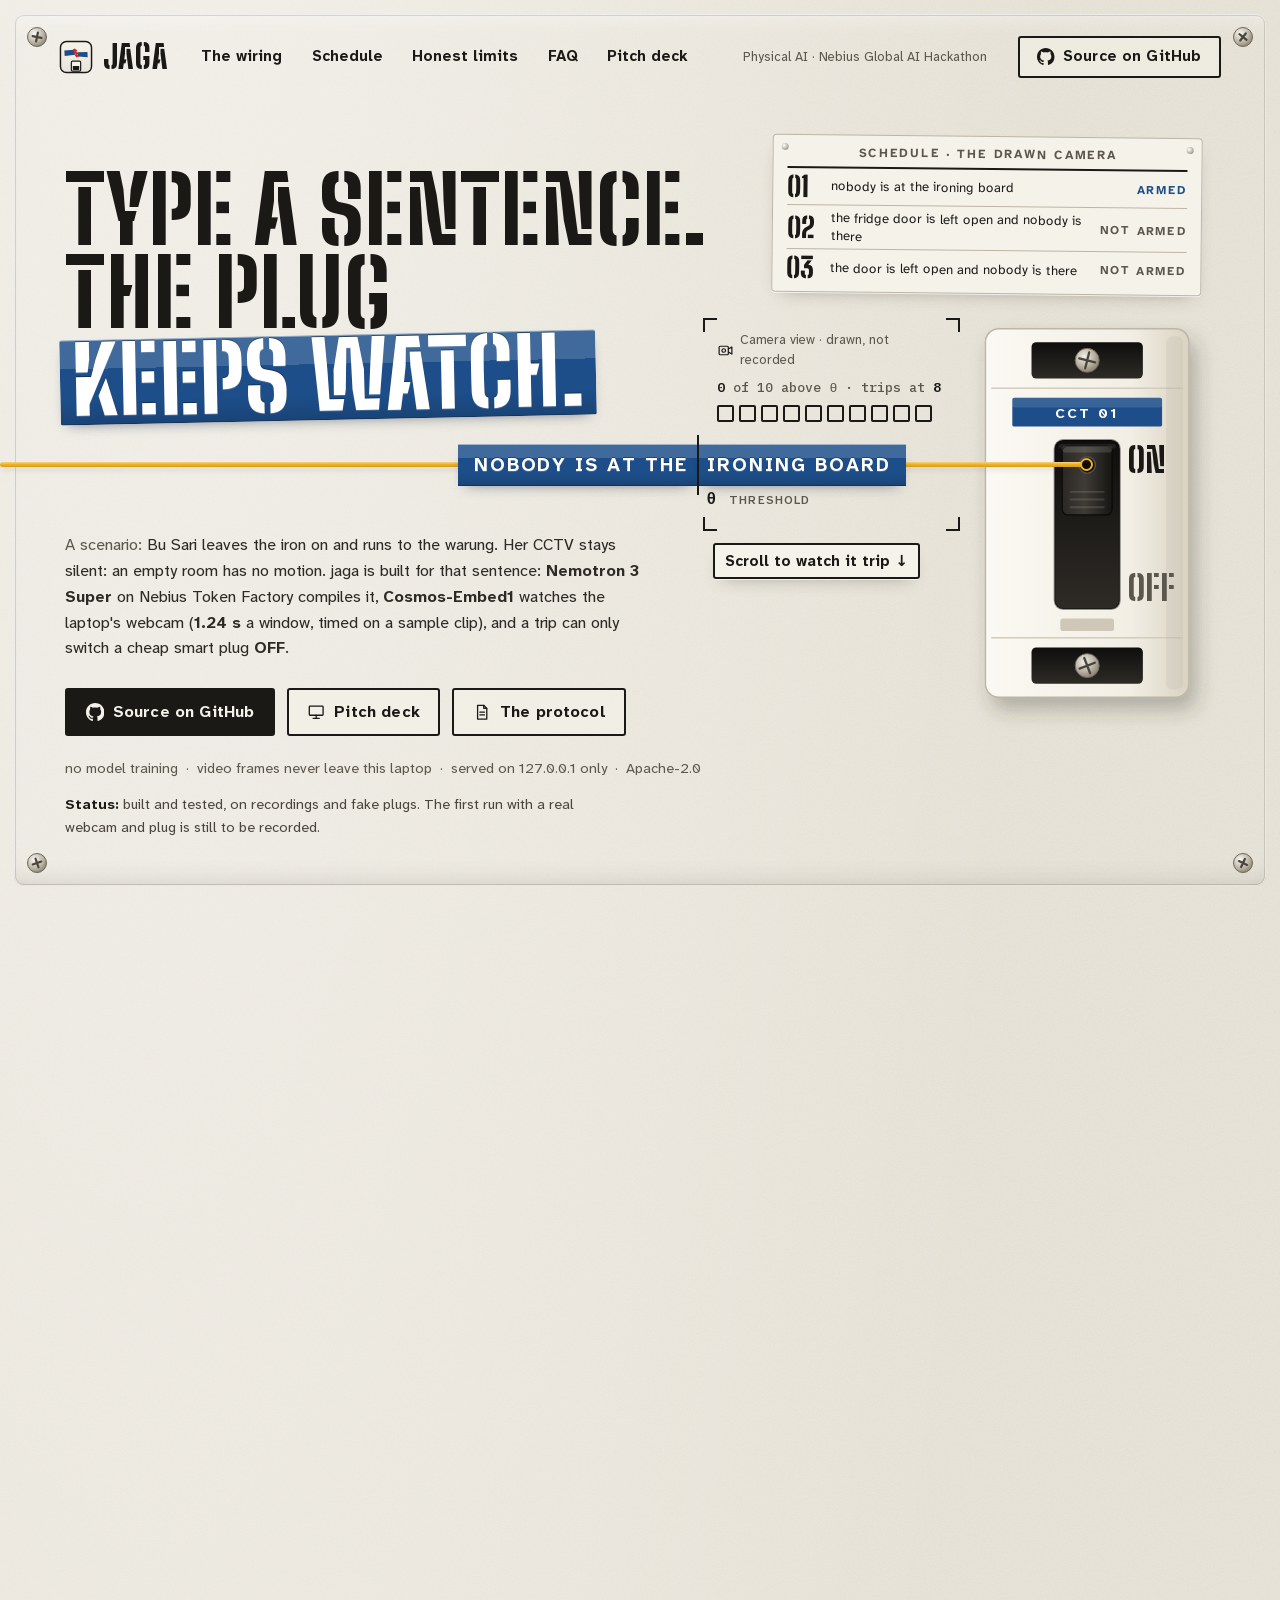
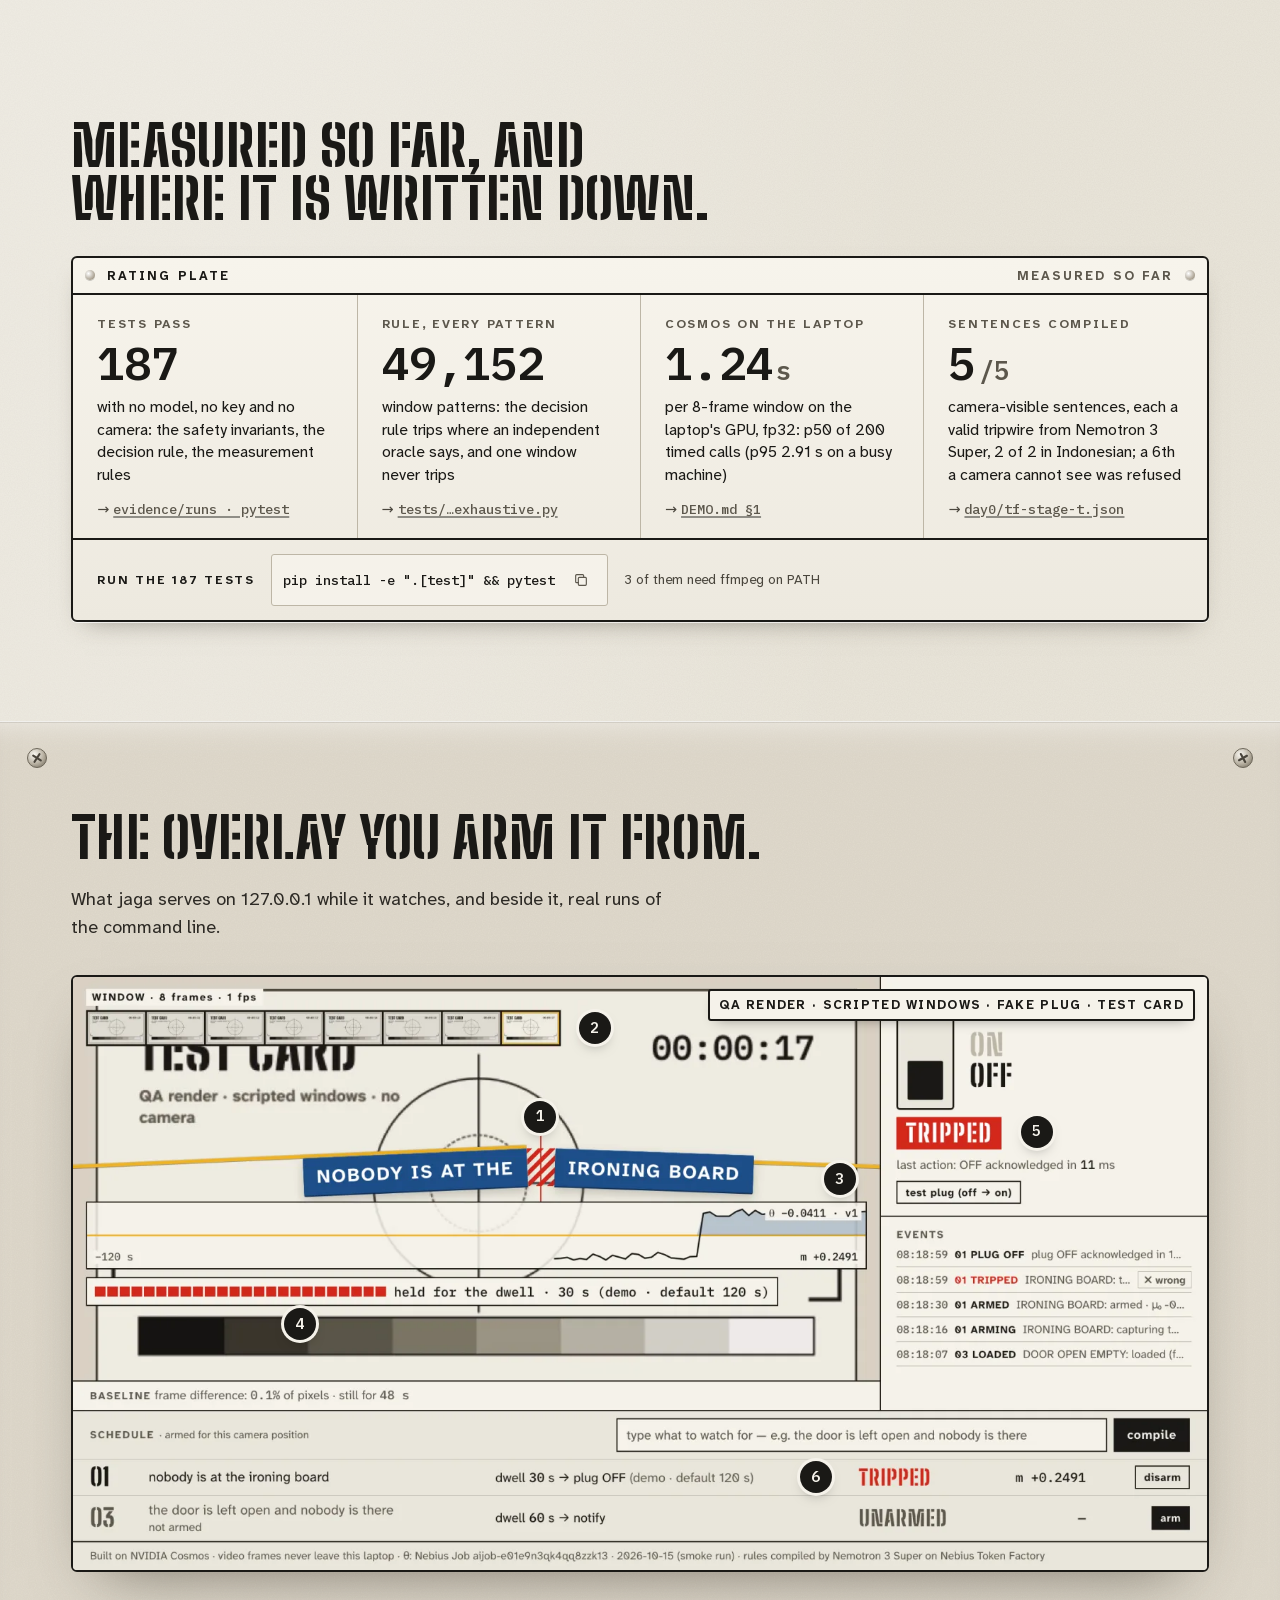
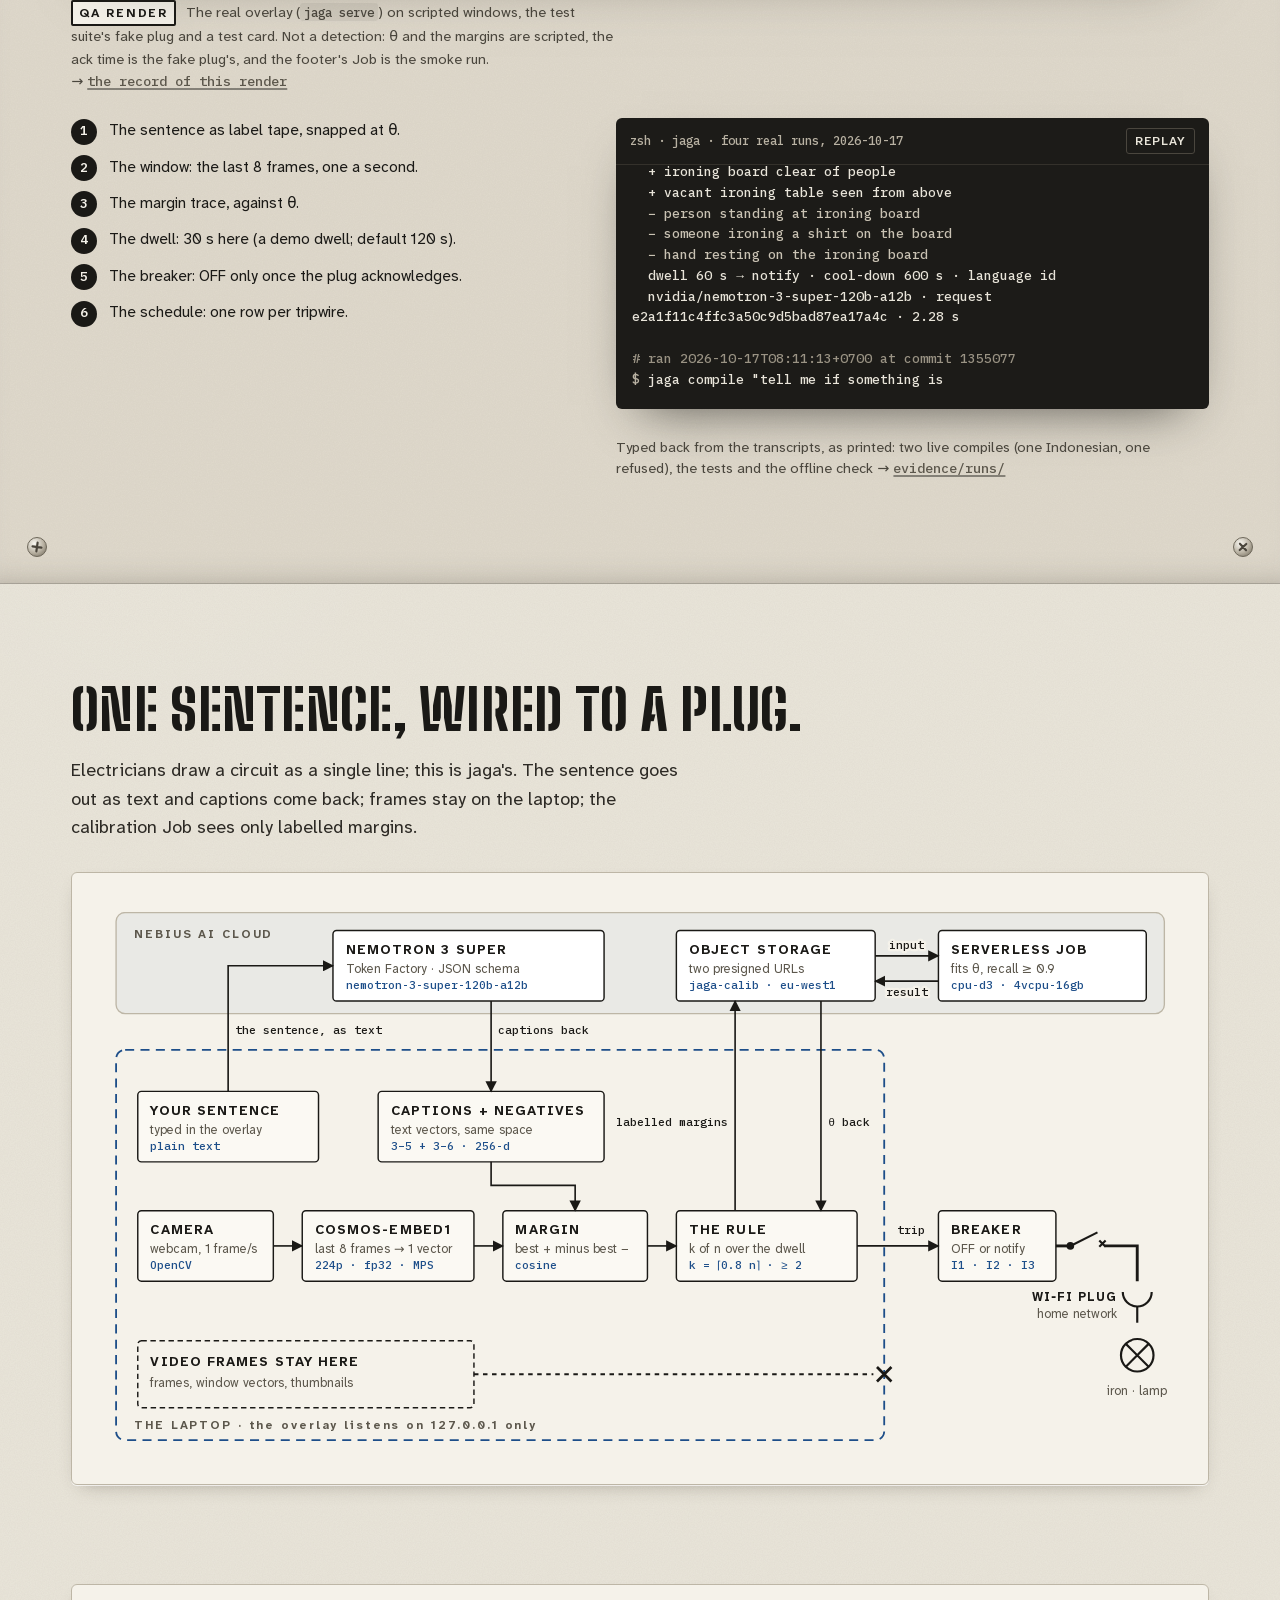
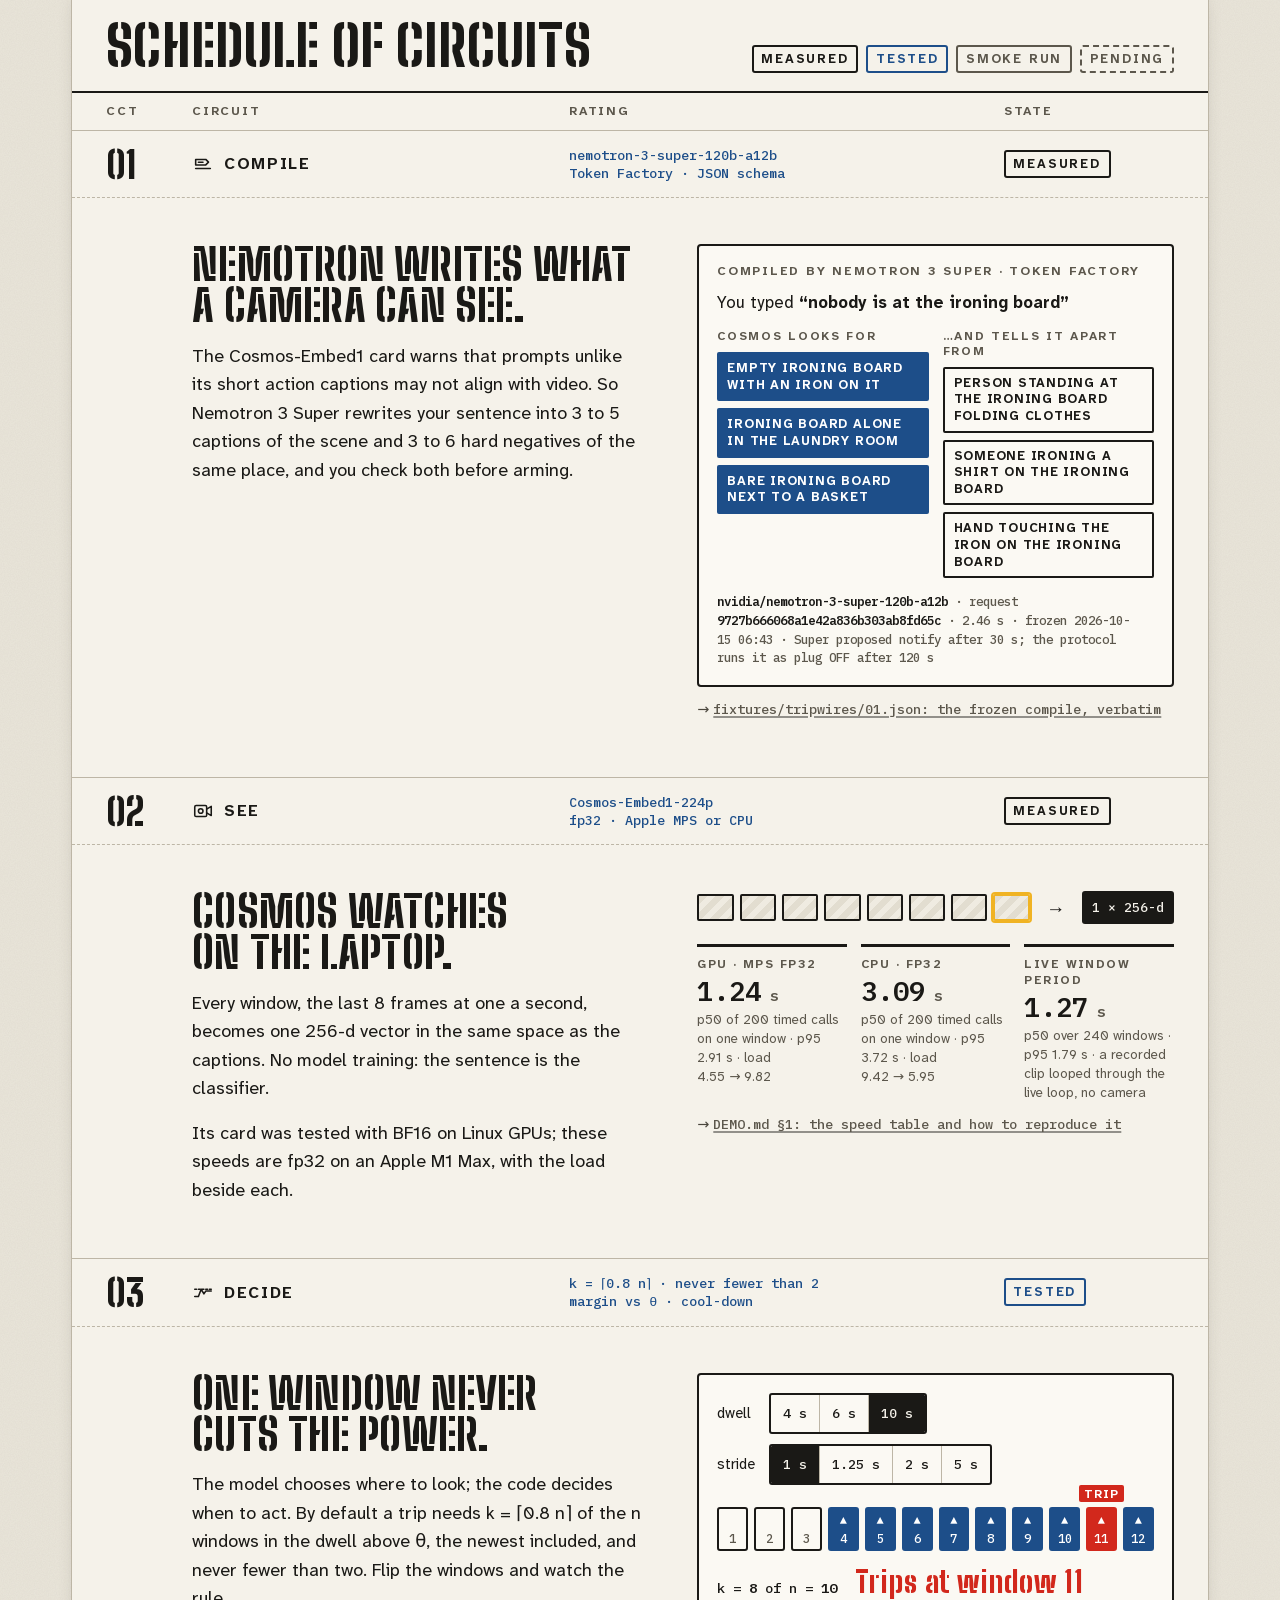
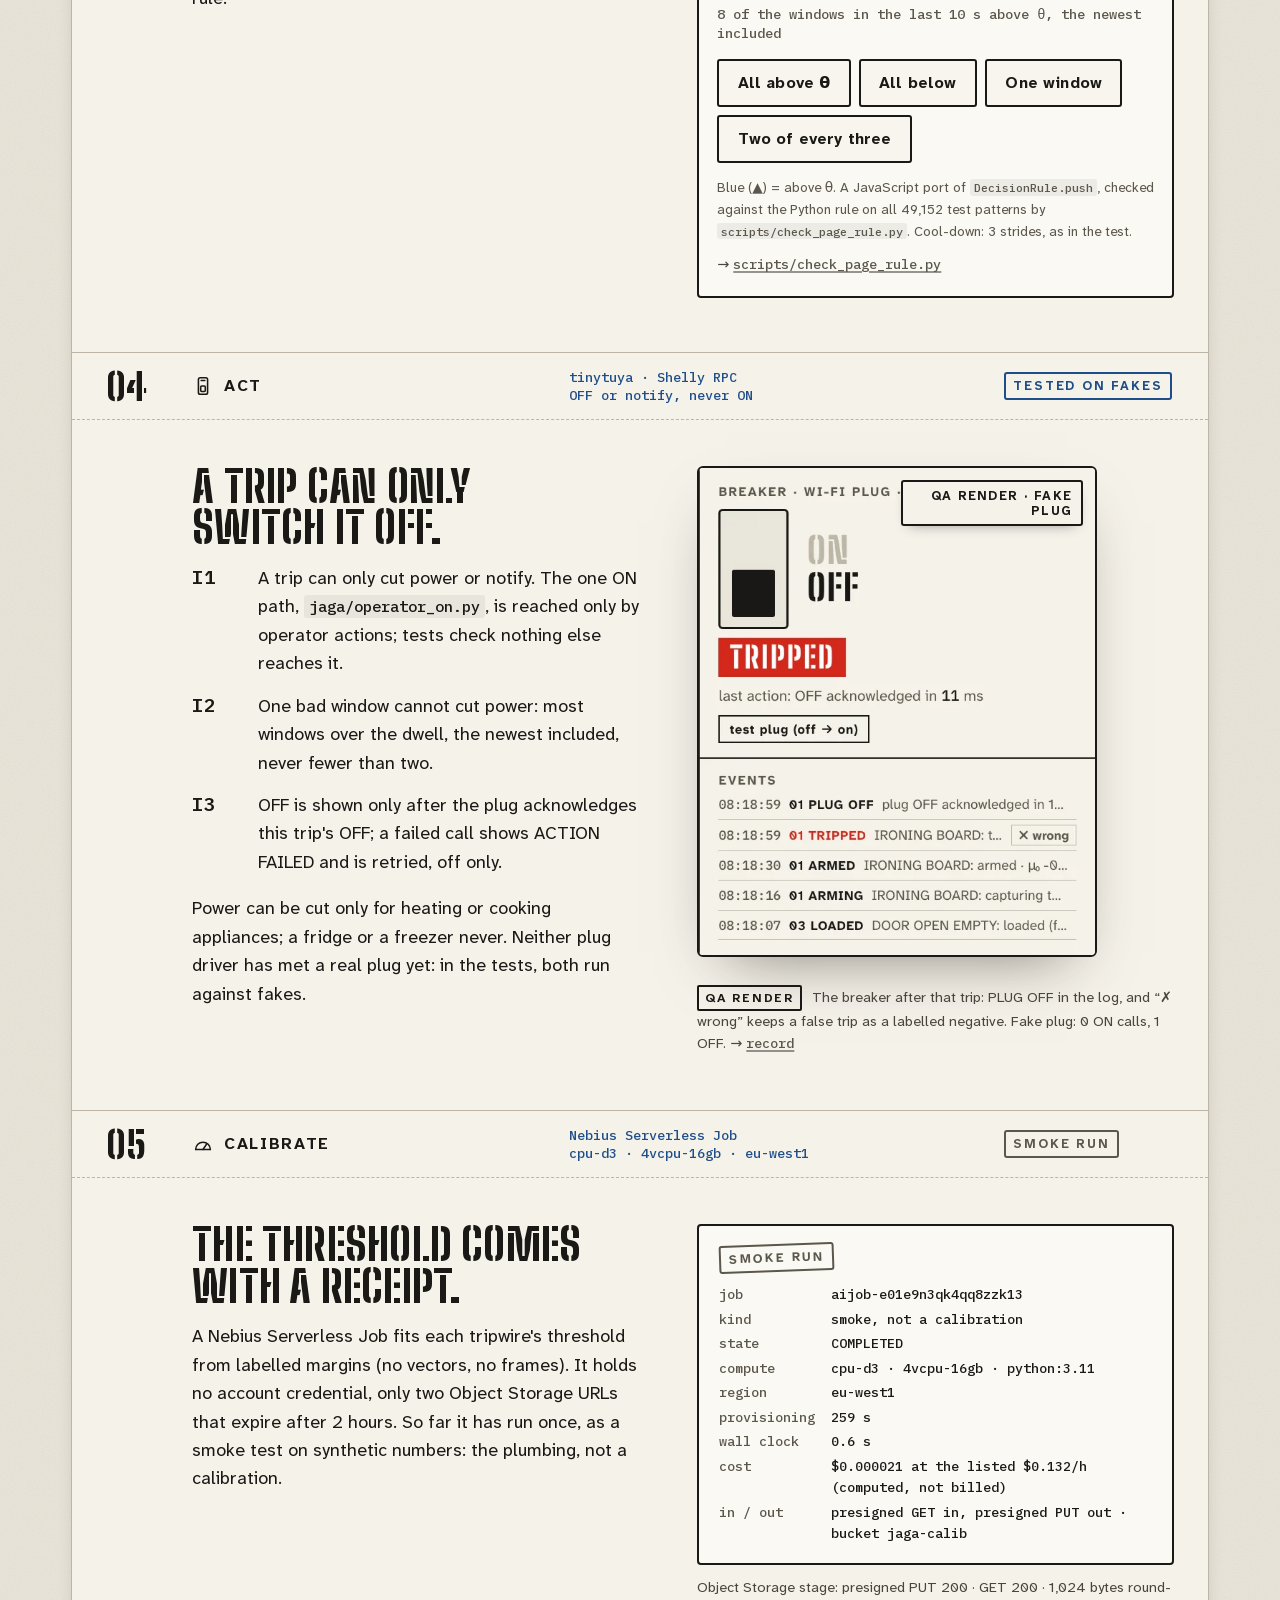
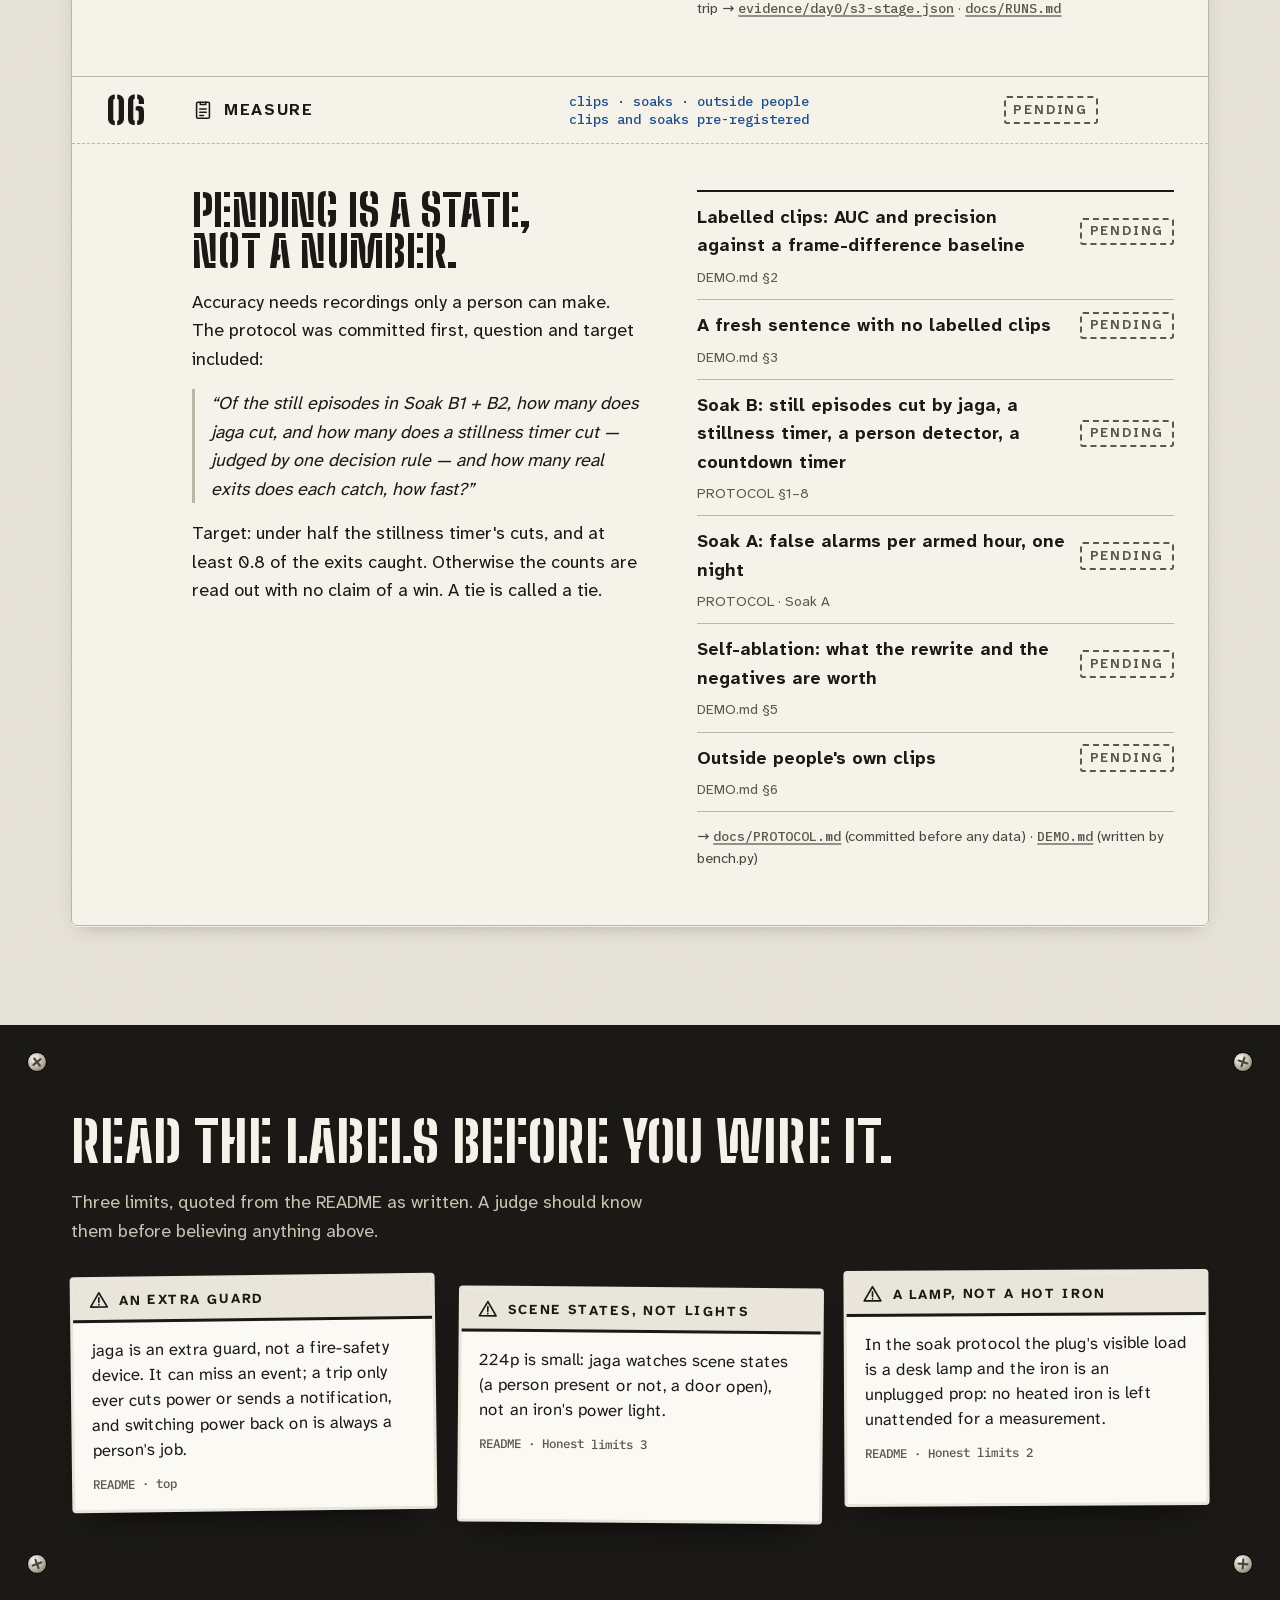
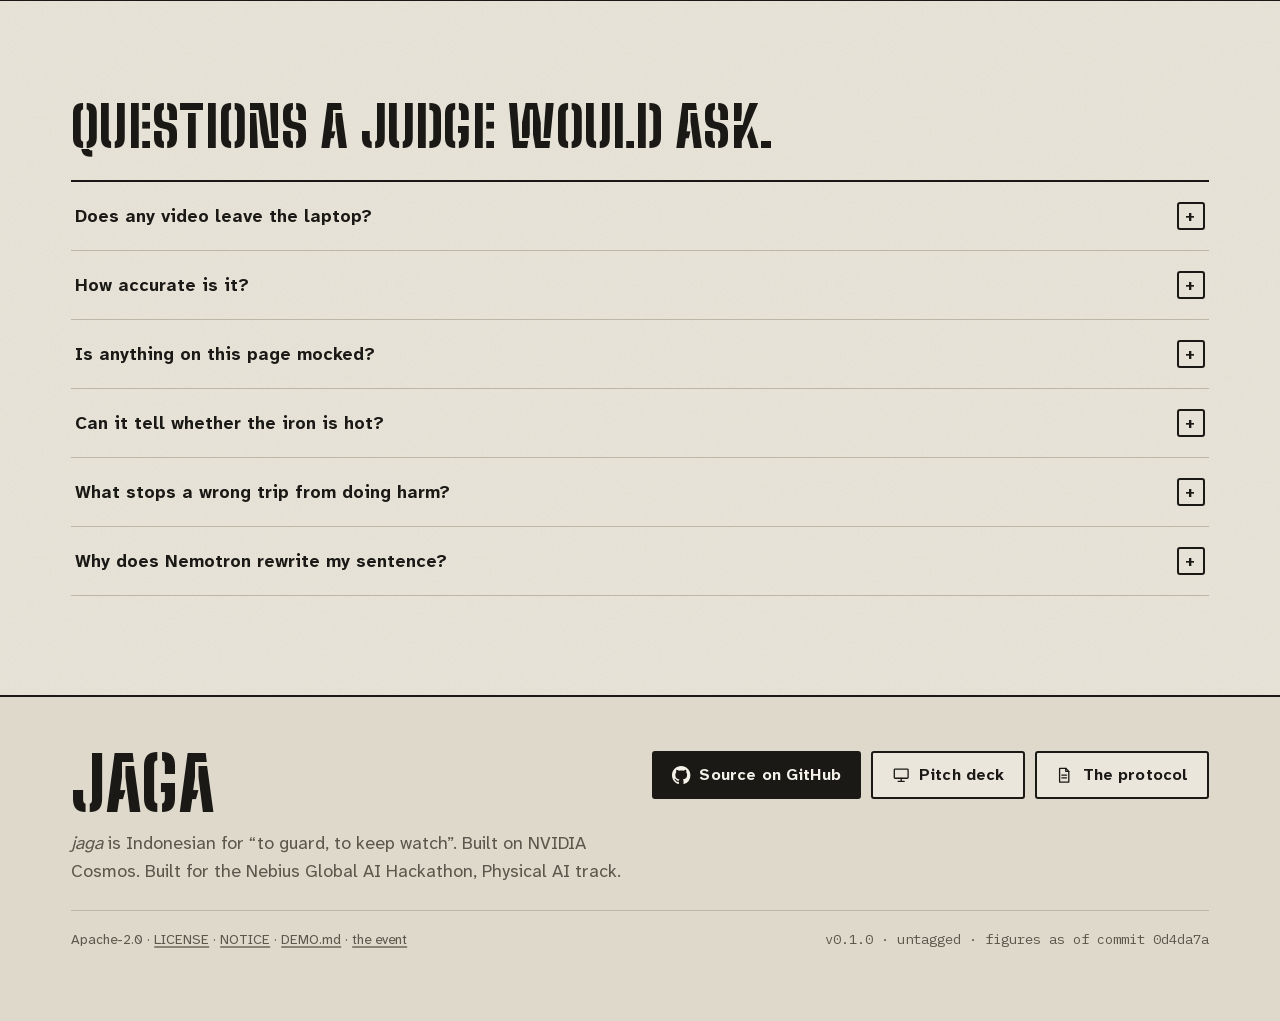
==== commit 2fc498cb: "Pages, round 4 of review: stamps, plates and the footer hold at every width and text size; the camer" ====
--- a/docs/index.html
+++ b/docs/index.html
@@ -221,6 +221,7 @@
 .notch b small { font: 600 .72rem/1 var(--font-body); letter-spacing: .1em; text-transform: uppercase; color: var(--muted); margin-left: 3px; }
 .anno { position: absolute; left: calc(var(--notch) + 6px); bottom: 30px; display: grid; gap: 8px; padding: 12px 14px 13px; max-width: calc(100% - var(--notch) - var(--bw) - 30px); }
 .vfc { position: absolute; inset: 0; pointer-events: none; }
+.rig .anno .vfc { bottom: -96px; }
 .vfc i { position: absolute; width: 14px; height: 14px; border: 2px solid var(--ink); }
 .vfc i:nth-child(1) { left: 0; top: 0; border-right: 0; border-bottom: 0; } .vfc i:nth-child(2) { right: 0; top: 0; border-left: 0; border-bottom: 0; }
 .vfc i:nth-child(3) { left: 0; bottom: 0; border-right: 0; border-top: 0; } .vfc i:nth-child(4) { right: 0; bottom: 0; border-left: 0; border-top: 0; }
@@ -318,7 +319,7 @@
 .shot img { width: 100%; height: auto; }
 .shot figcaption { margin-top: 28px; font-size: .9rem; color: #4A463D; max-width: 38em; }
 .shot .fi { position: relative; }
-.qaplate { position: absolute; right: 12px; top: 12px; font: 700 .8rem/1 var(--font-body); letter-spacing: .1em; text-transform: uppercase; color: var(--ink); background: var(--panel); border: 2px solid var(--ink); border-radius: 3px; padding: 7px 9px 6px; box-shadow: 0 6px 14px -8px rgba(0,0,0,.45); }
+.qaplate { position: absolute; right: 12px; top: 12px; max-width: 46%; white-space: normal; text-align: right; font: 700 .8rem/1.15 var(--font-body); letter-spacing: .1em; text-transform: uppercase; color: var(--ink); background: var(--panel); border: 2px solid var(--ink); border-radius: 3px; padding: 7px 9px 6px; box-shadow: 0 6px 14px -8px rgba(0,0,0,.45); }
 .swipe { display: none; margin: 8px 0 0; font-size: .86rem; color: #4A463D; }
 .tsrc { margin-top: 28px; color: #4A463D; }
 .qa { display: inline-block; font: 700 .78rem/1 var(--font-body); letter-spacing: .14em; text-transform: uppercase; color: var(--ink); border: 2px solid var(--ink); padding: 5px 6px 4px; margin-right: 6px; border-radius: 2px; background: var(--panel); }
@@ -449,7 +450,7 @@
 .receipt dl { margin: 0; display: grid; grid-template-columns: max-content minmax(0, 1fr); gap: 3px 16px; }
 .receipt dt { color: var(--muted); }
 .receipt dd { margin: 0; overflow-wrap: anywhere; }
-.receipt .rstamp { position: absolute; right: 16px; top: 14px; transform: rotate(4deg); }
+.receipt .rstamp { position: static; display: inline-block; margin: 0 0 12px; transform: rotate(-2deg); }
 
 /* 06 · the test sheet */
 .sheet { margin: 0; padding: 0; list-style: none; border-top: 2px solid var(--ink); }
@@ -501,11 +502,12 @@
 .band-ink .label .lh { background: #E9E5DA; color: var(--ink); border-bottom: 3px solid var(--ink); }
 .band-ink .label blockquote { color: var(--ink); }
 .band-ink ::selection { background: #E9E5DA; color: var(--ink); }
-.foot { display: grid; grid-template-columns: minmax(0, 1fr) auto; gap: 30px; align-items: start; }
+.foot { display: flex; flex-wrap: wrap; gap: 24px 30px; align-items: flex-start; }
+.foot > div { flex: 1 1 20em; min-width: 0; }
 .foot .big { font: 800 clamp(2.6rem, 6vw, 4.6rem)/.9 var(--font-display); margin: 0 0 12px; color: var(--ink); }
 .foot p { margin: 0; color: var(--muted); max-width: 52ch; }
-.foot nav { display: flex; flex-wrap: wrap; gap: 10px; justify-content: flex-end; }
-.foot .fine { grid-column: 1 / -1; display: flex; flex-wrap: wrap; justify-content: space-between; gap: 8px 18px; padding-top: 18px; border-top: 1px solid var(--rule); font-size: .86rem; color: var(--muted); }
+.foot nav { flex: 0 1 auto; margin-left: auto; display: flex; flex-wrap: wrap; gap: 10px; justify-content: flex-end; }
+.foot .fine { flex: 1 1 100%; display: flex; flex-wrap: wrap; justify-content: space-between; gap: 8px 18px; padding-top: 18px; border-top: 1px solid var(--rule); font-size: .86rem; color: var(--muted); }
 
 
 /* ------------------------------------------------------------ round-1 additions */
@@ -595,7 +597,7 @@
   .speeds { grid-template-columns: minmax(0, 1fr); }
   .wins { grid-template-columns: repeat(6, minmax(0, 1fr)); row-gap: 26px; }
   .callout { width: 26px; height: 26px; margin: -13px 0 0 -13px; font-size: .75rem; }
-  .foot { grid-template-columns: minmax(0, 1fr); } .foot nav { justify-content: flex-start; }
+  .foot nav { margin-left: 0; justify-content: flex-start; }
   .term pre { font-size: .75rem; height: 19em; }
   .proof ul { flex-direction: column; gap: 2px; } .proof li::after { content: none !important; }
   .brk .trip-t { display: none; }
@@ -607,7 +609,6 @@
   .row-h .rating { grid-column: 2; grid-row: 2; }
   .row-h .stamp { grid-column: 2; grid-row: 3; justify-self: start; }
 }
-@media (max-width: 560px) { .receipt .rstamp { position: static; display: inline-block; margin: 0 0 12px; transform: rotate(-2deg); } }
 @media (max-width: 640px) { .row-h { position: static; } }
 
 @media (prefers-reduced-motion: reduce) {
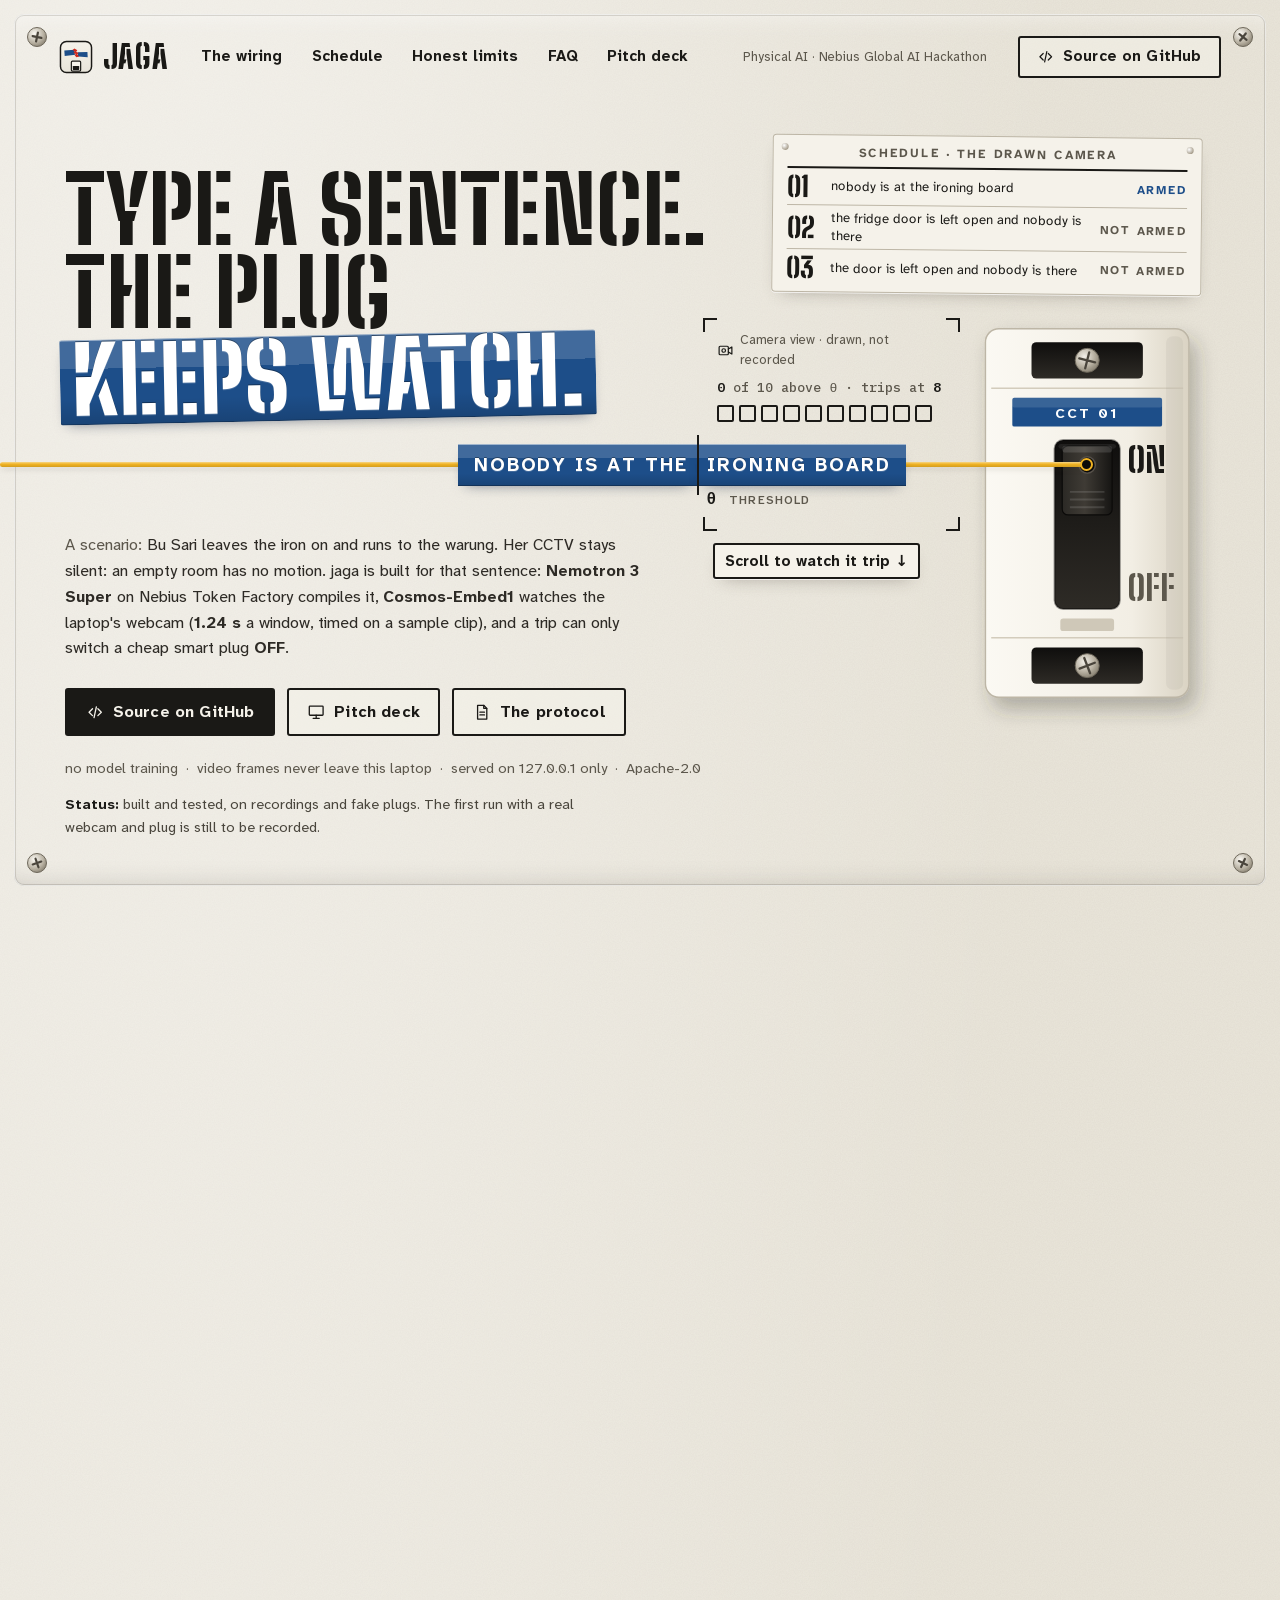
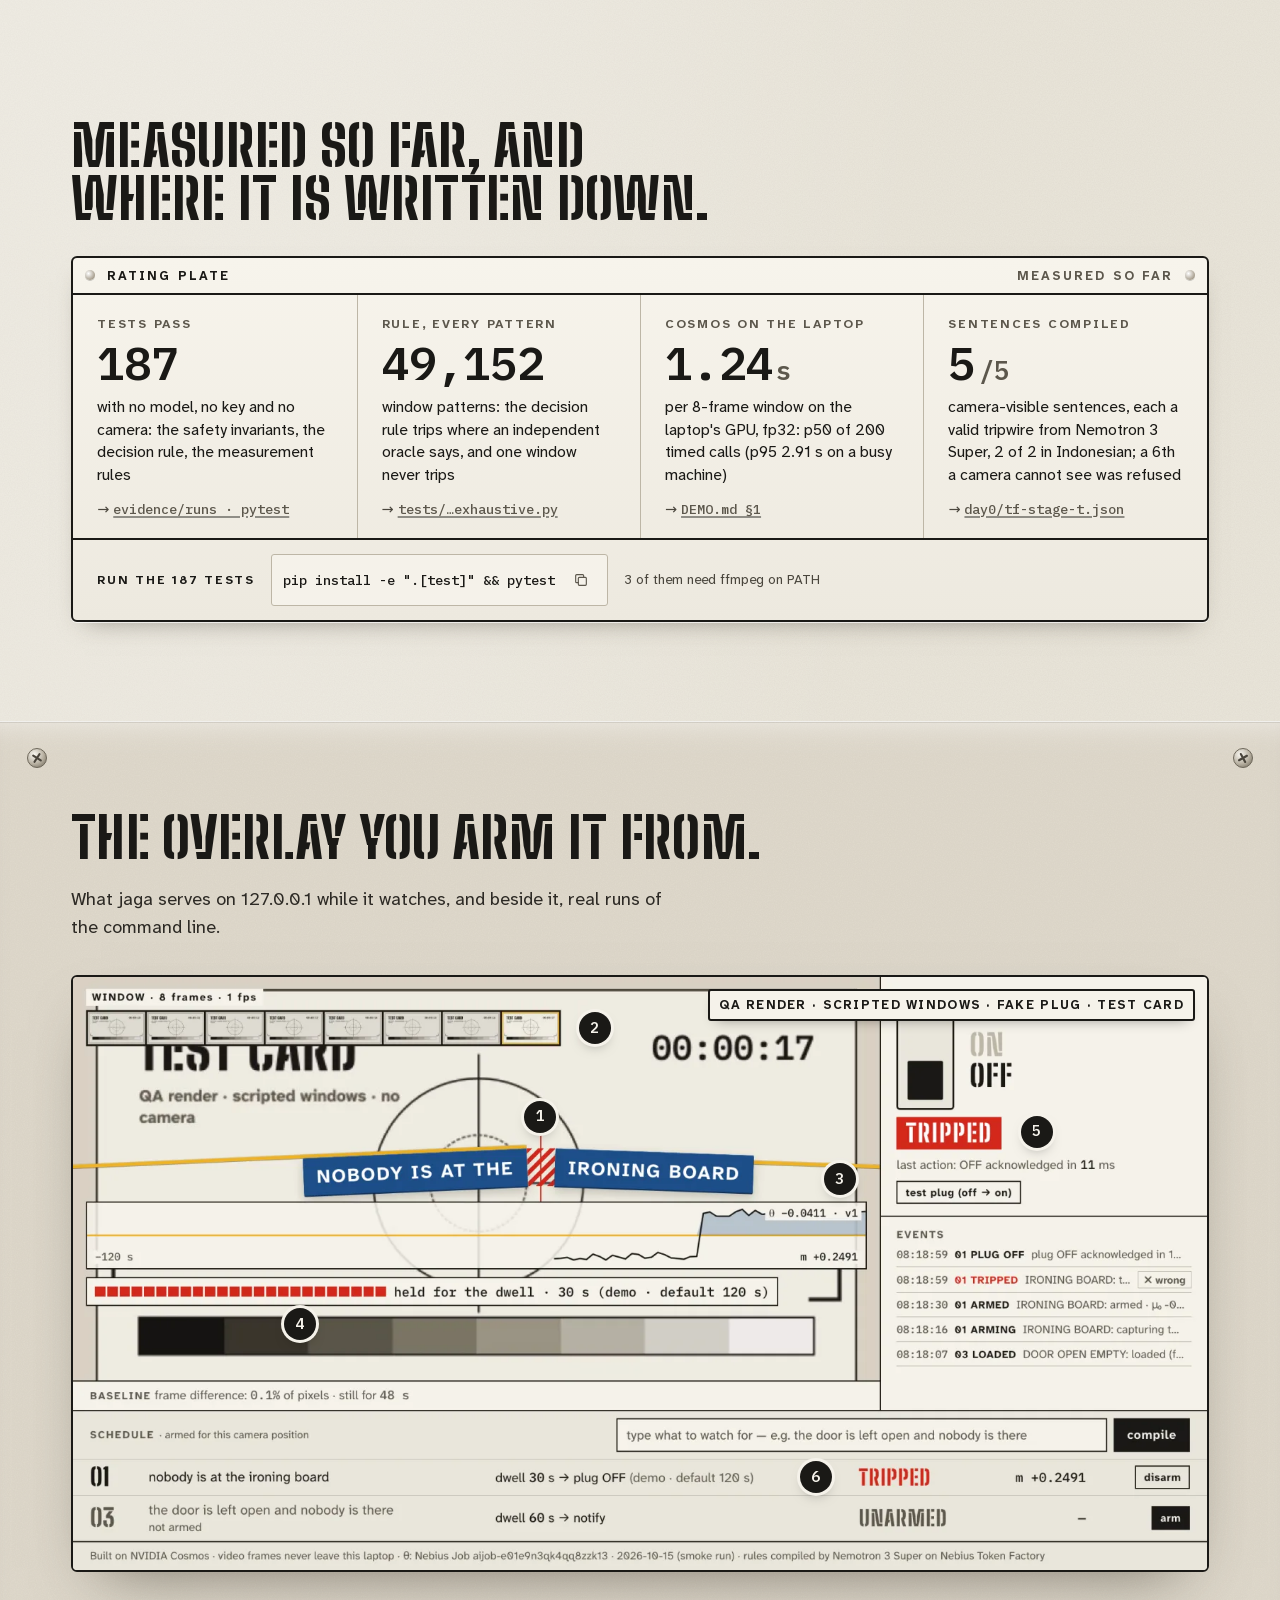
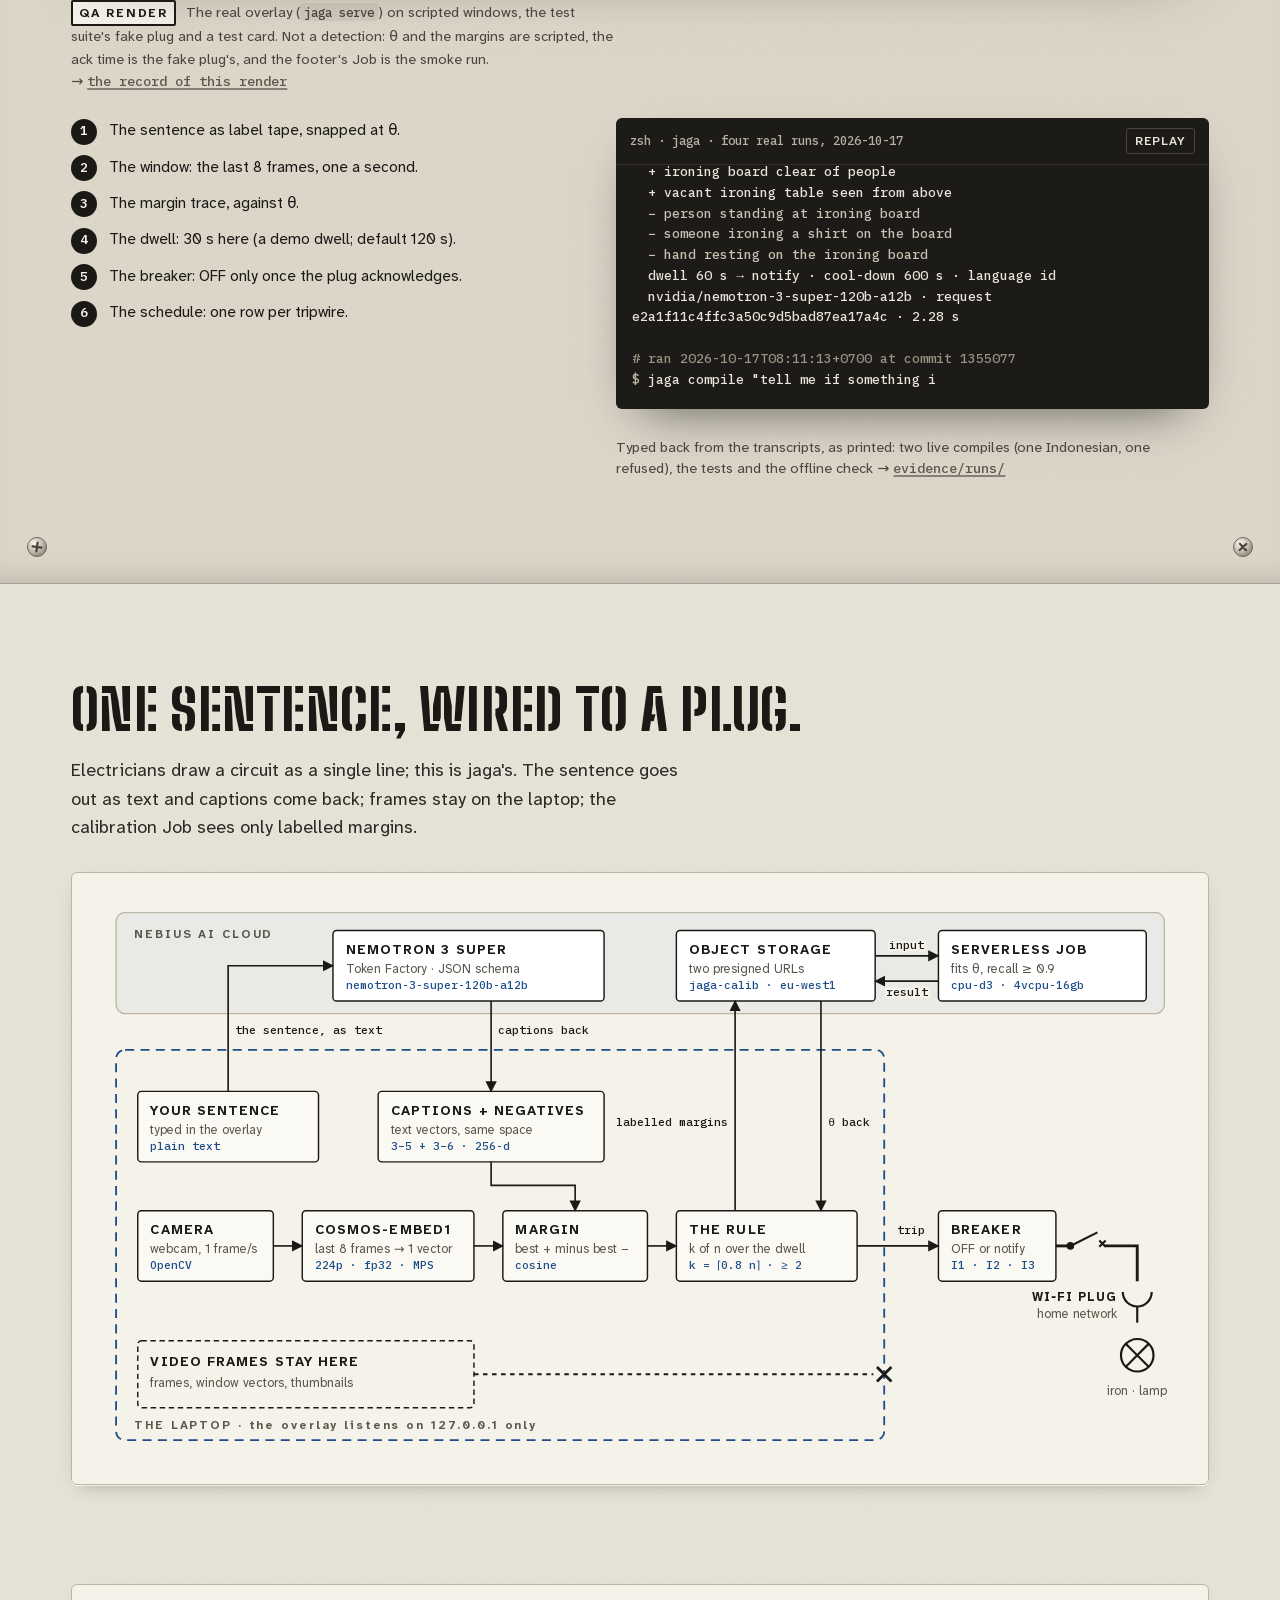
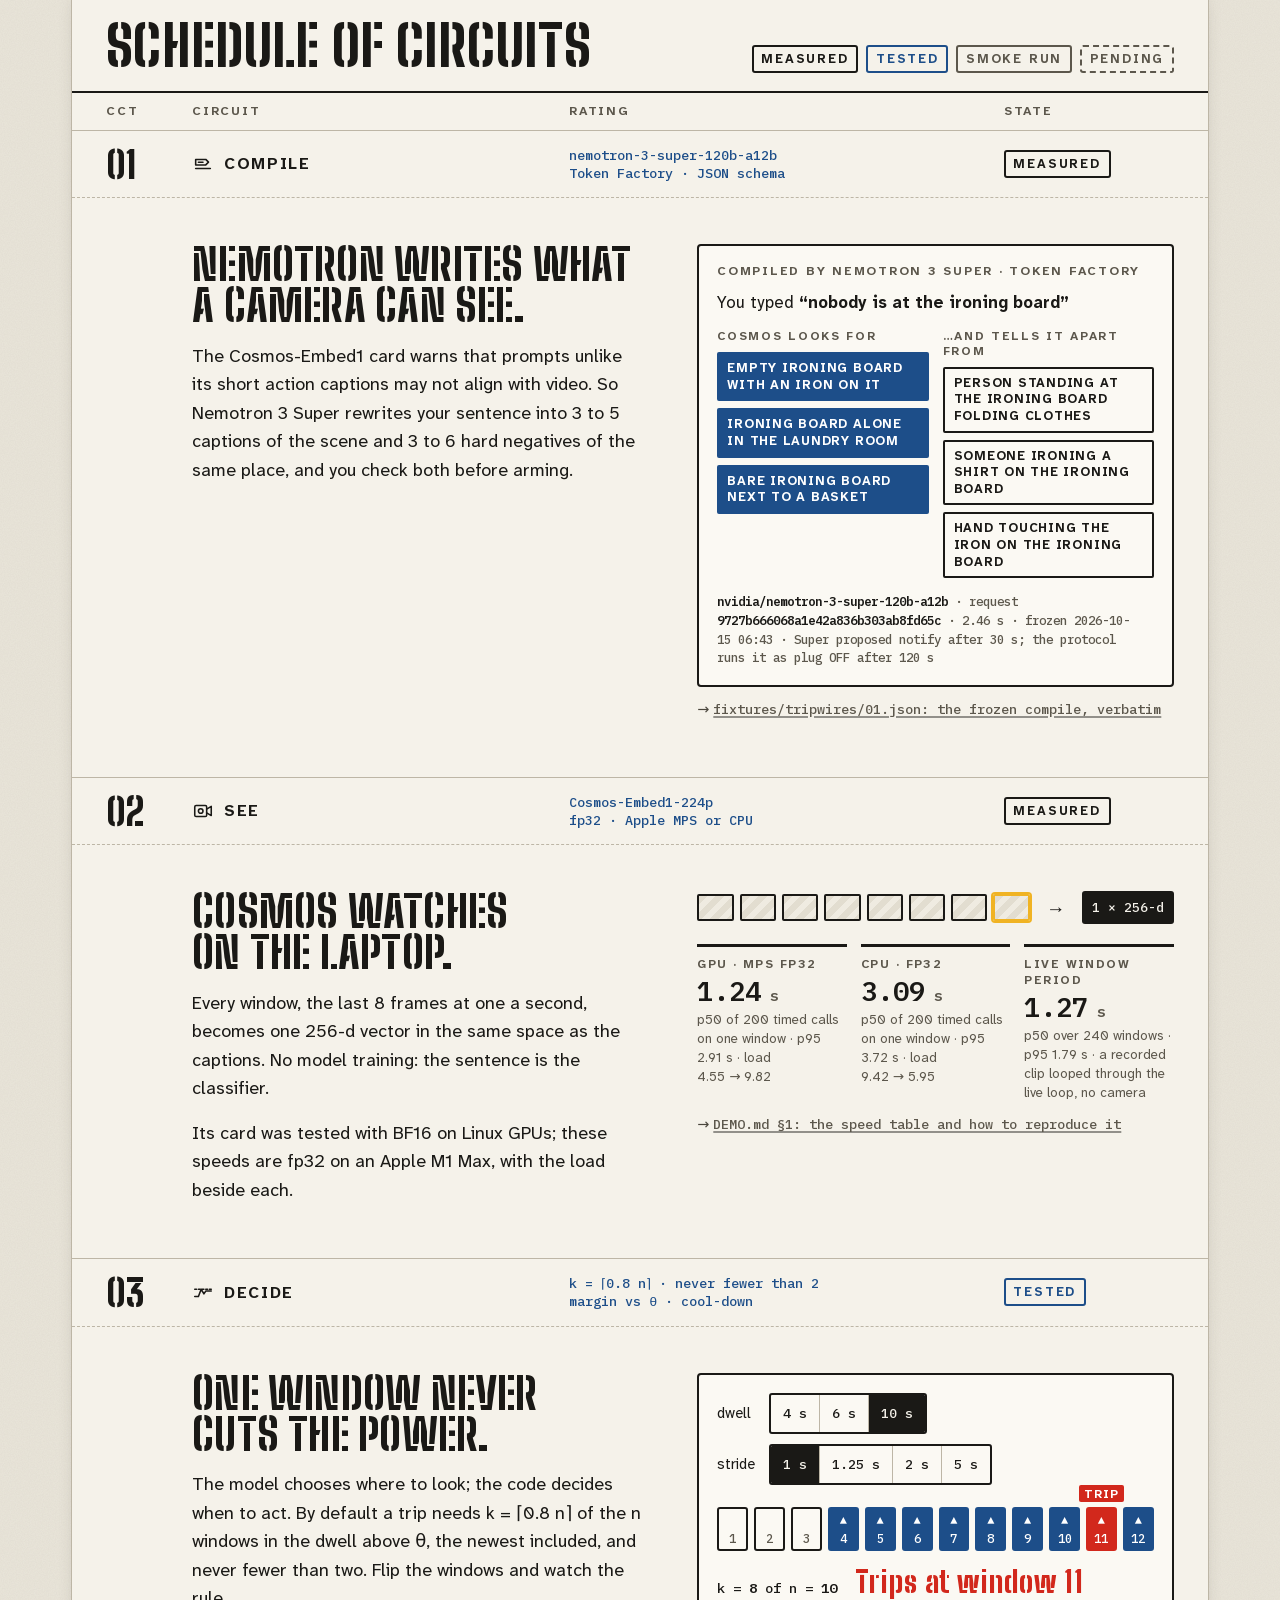
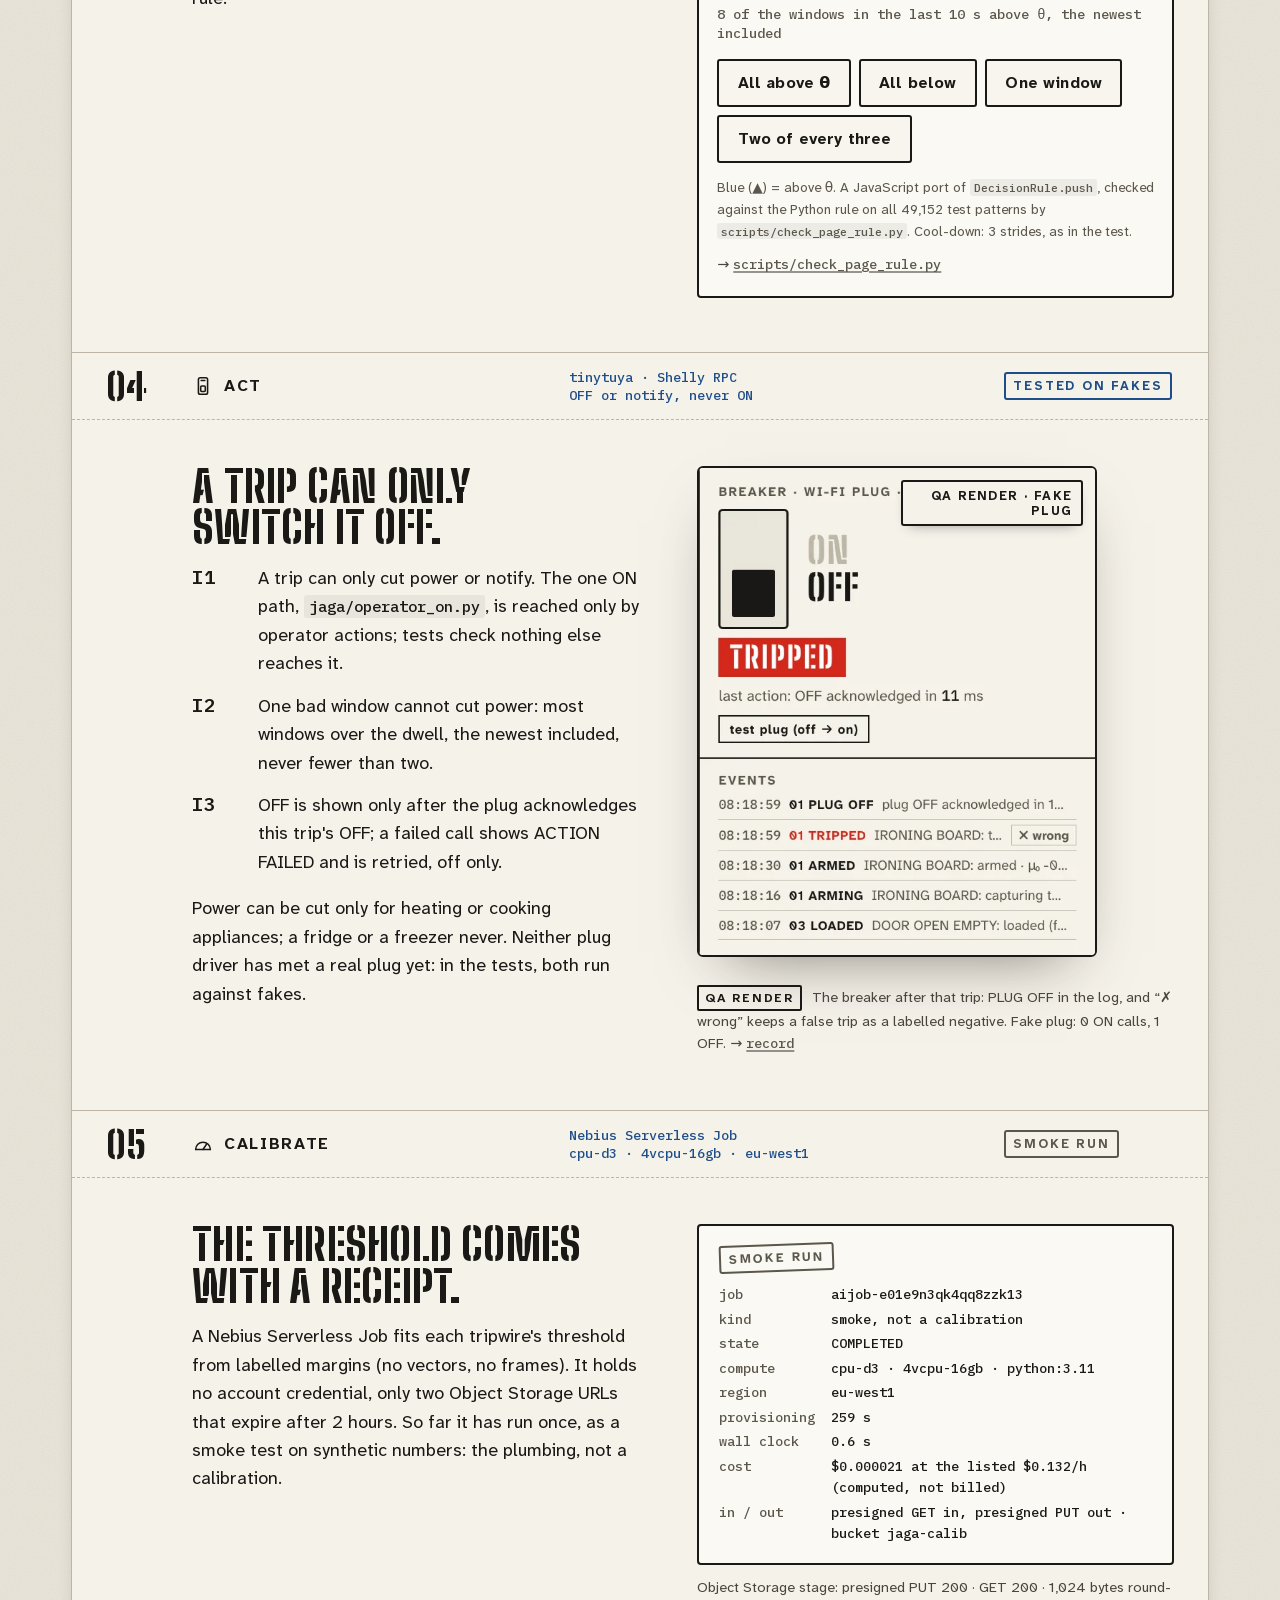
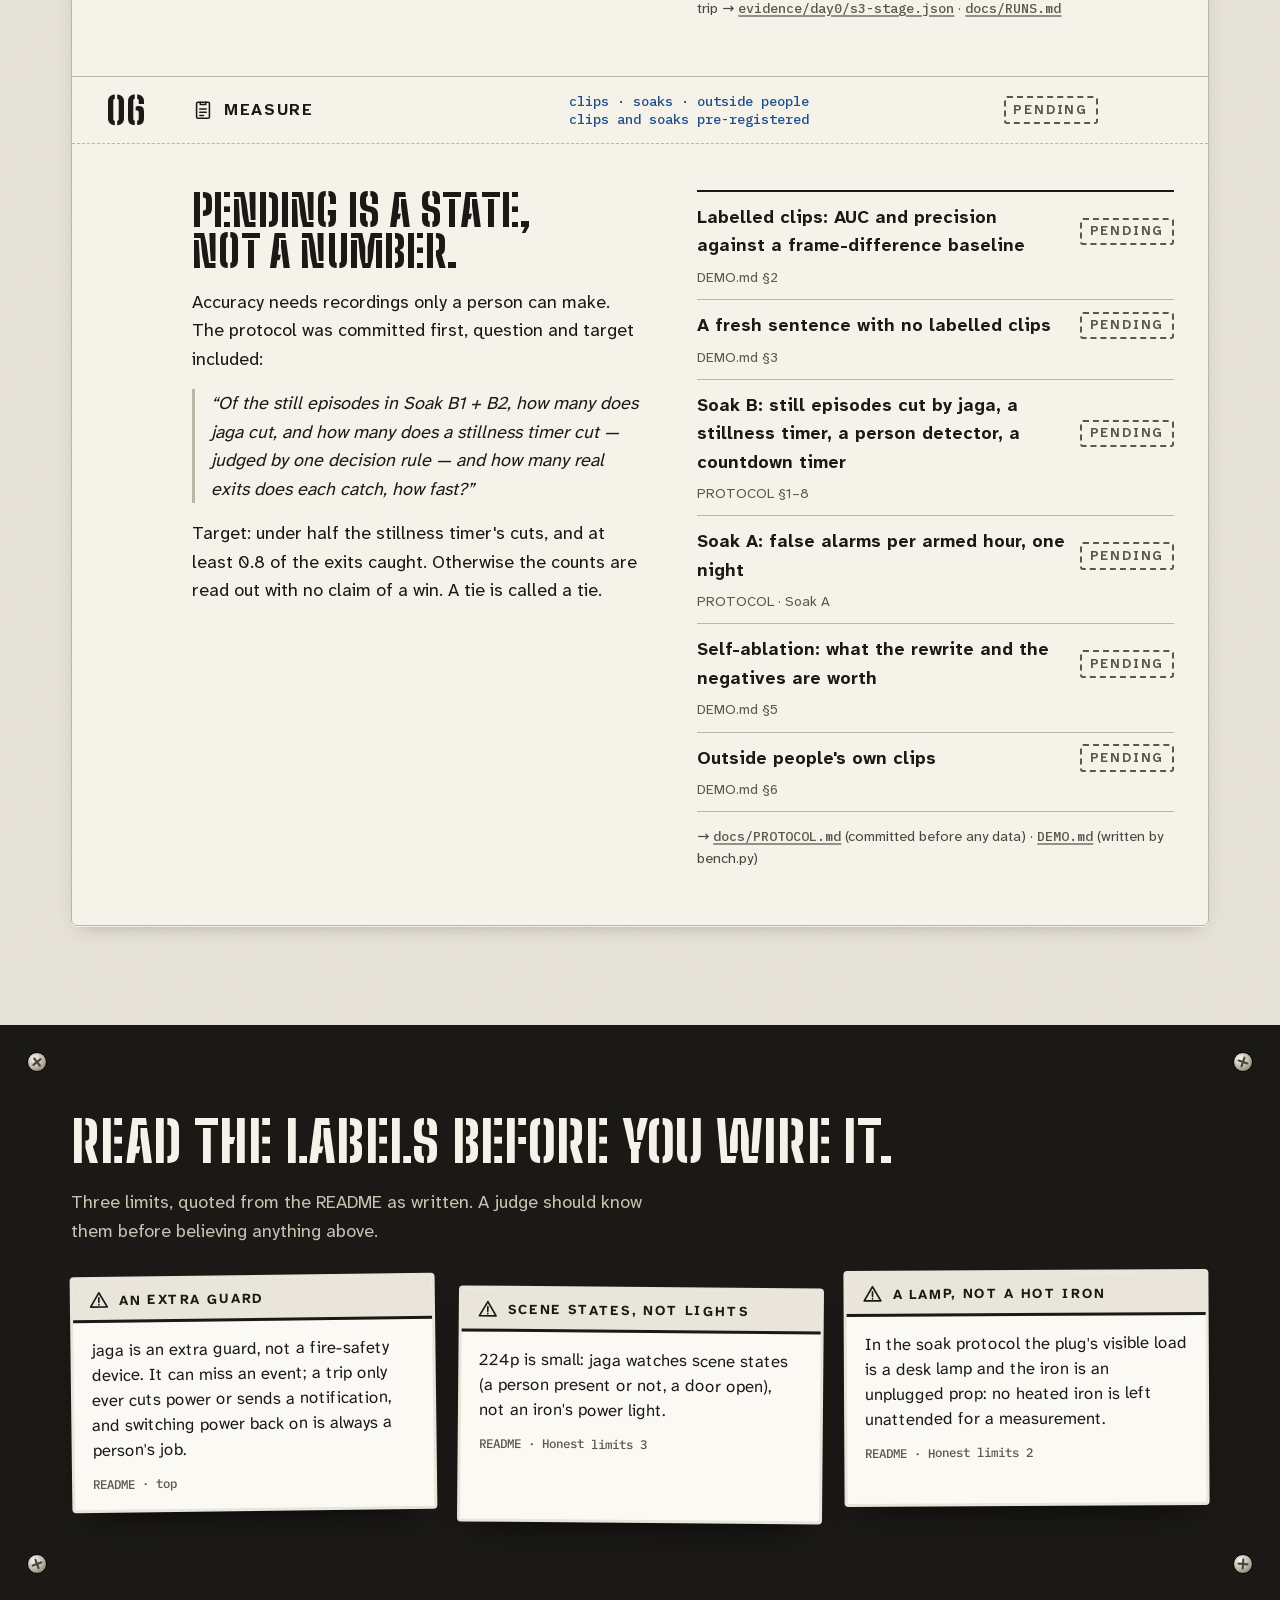
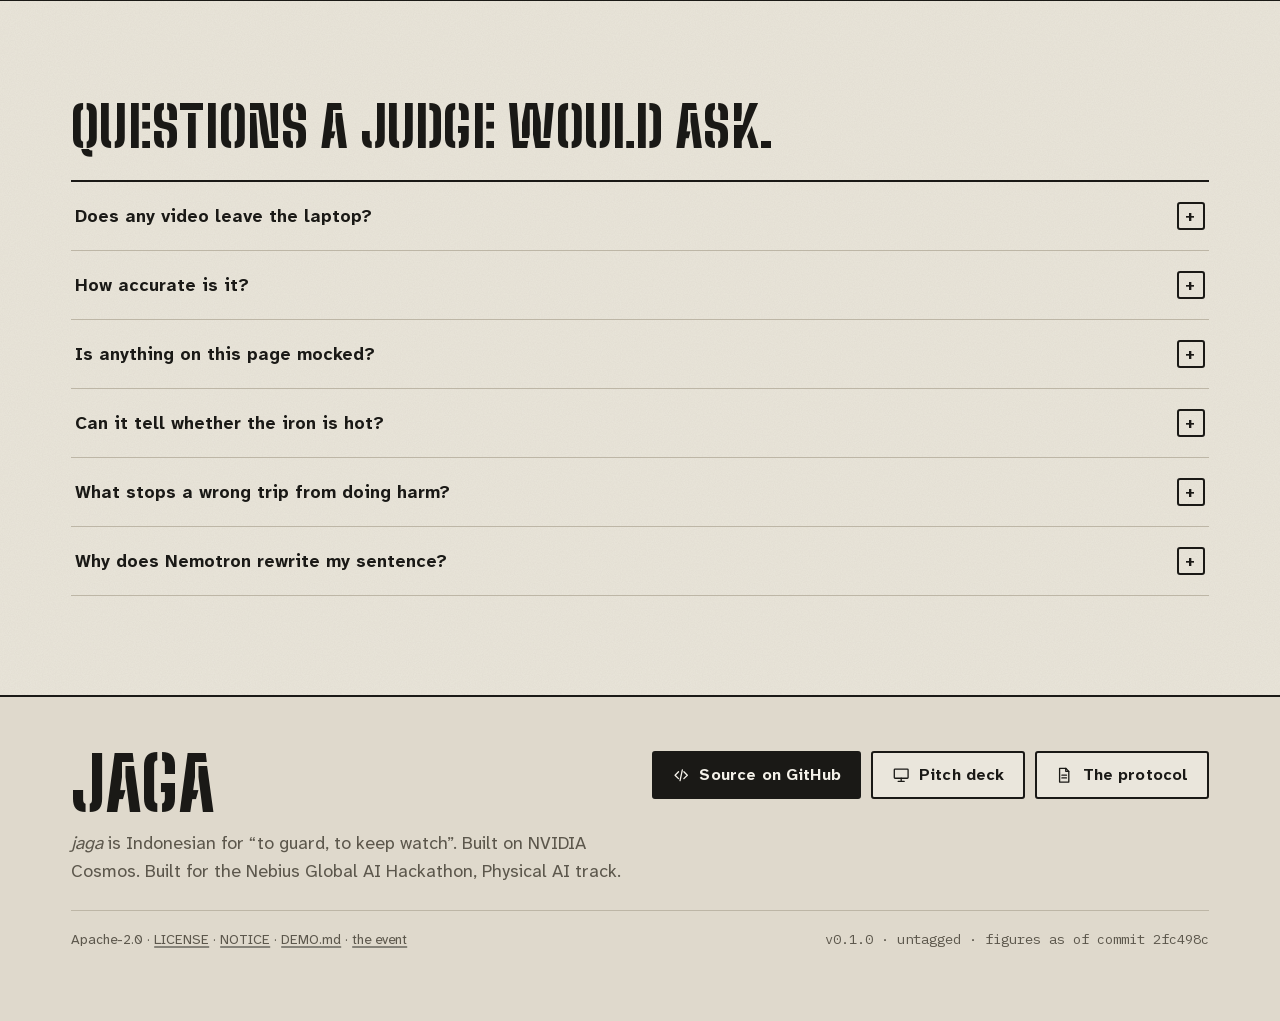
==== commit 5954657e: "Landing: the source buttons use a plain code glyph instead of a third-party logo (no trademarks on a" ====
--- a/docs/index.html
+++ b/docs/index.html
@@ -639,7 +639,7 @@
     <a class="mark" href="#door" aria-label="jaga, back to the top"><img src="assets/icon.svg" alt="" width="34" height="34">JAGA</a>
     <div class="links"><a href="#wiring">The wiring</a><a href="#schedule">Schedule</a><a href="#honest">Honest limits</a><a href="#faq">FAQ</a><a href="pitch/">Pitch deck</a></div>
     <span class="ev">Physical AI · Nebius Global AI Hackathon</span>
-    <a class="btn" href="https://github.com/edycutjong/jaga" aria-label="Source on GitHub"><svg class="ic" viewBox="0 0 16 16" aria-hidden="true" fill="currentColor"><path d="M8 0C3.58 0 0 3.58 0 8c0 3.54 2.29 6.53 5.47 7.59.4.07.55-.17.55-.38 0-.19-.01-.82-.01-1.49-2.01.37-2.53-.49-2.69-.94-.09-.23-.48-.94-.82-1.13-.28-.15-.68-.52-.01-.53.63-.01 1.08.58 1.23.82.72 1.21 1.87.87 2.33.66.07-.52.28-.87.51-1.07-1.78-.2-3.64-.89-3.64-3.95 0-.87.31-1.59.82-2.15-.08-.2-.36-1.02.08-2.12 0 0 .67-.21 2.2.82.64-.18 1.32-.27 2-.27.68 0 1.36.09 2 .27 1.53-1.04 2.2-.82 2.2-.82.44 1.1.16 1.92.08 2.12.51.56.82 1.27.82 2.15 0 3.07-1.87 3.75-3.65 3.95.29.25.54.73.54 1.48 0 1.07-.01 1.93-.01 2.2 0 .21.15.46.55.38A8.013 8.013 0 0016 8c0-4.42-3.58-8-8-8z"/></svg><span>Source on GitHub</span></a>
+    <a class="btn" href="https://github.com/edycutjong/jaga" aria-label="Source on GitHub"><svg class="ic" viewBox="0 0 24 24" aria-hidden="true" fill="none" stroke="currentColor" stroke-width="1.7" stroke-linecap="round" stroke-linejoin="round"><path d="M8.5 7.5 4 12l4.5 4.5M15.5 7.5 20 12l-4.5 4.5"/><path d="M13.5 5l-3 14"/></svg><span>Source on GitHub</span></a>
    </nav>
    <div class="hero">
     <div class="hero-top">
@@ -697,7 +697,7 @@
     <div class="hero-bot">
      <p class="sub"><span class="sc">A scenario:</span> Bu Sari leaves the iron on and runs to the warung. Her CCTV stays silent: an empty room has no motion. jaga is built for that sentence: <b>Nemotron 3 Super</b> on Nebius Token Factory compiles it, <b>Cosmos-Embed1</b> watches the laptop's webcam (<b>1.24 s</b> a window, timed on a sample clip), and a trip can only switch a cheap smart plug <b>OFF</b>.</p>
      <div class="ctas">
-      <a class="btn btn-ink" href="https://github.com/edycutjong/jaga"><svg class="ic" viewBox="0 0 16 16" aria-hidden="true" fill="currentColor"><path d="M8 0C3.58 0 0 3.58 0 8c0 3.54 2.29 6.53 5.47 7.59.4.07.55-.17.55-.38 0-.19-.01-.82-.01-1.49-2.01.37-2.53-.49-2.69-.94-.09-.23-.48-.94-.82-1.13-.28-.15-.68-.52-.01-.53.63-.01 1.08.58 1.23.82.72 1.21 1.87.87 2.33.66.07-.52.28-.87.51-1.07-1.78-.2-3.64-.89-3.64-3.95 0-.87.31-1.59.82-2.15-.08-.2-.36-1.02.08-2.12 0 0 .67-.21 2.2.82.64-.18 1.32-.27 2-.27.68 0 1.36.09 2 .27 1.53-1.04 2.2-.82 2.2-.82.44 1.1.16 1.92.08 2.12.51.56.82 1.27.82 2.15 0 3.07-1.87 3.75-3.65 3.95.29.25.54.73.54 1.48 0 1.07-.01 1.93-.01 2.2 0 .21.15.46.55.38A8.013 8.013 0 0016 8c0-4.42-3.58-8-8-8z"/></svg>Source on GitHub</a>
+      <a class="btn btn-ink" href="https://github.com/edycutjong/jaga"><svg class="ic" viewBox="0 0 24 24" aria-hidden="true" fill="none" stroke="currentColor" stroke-width="1.7" stroke-linecap="round" stroke-linejoin="round"><path d="M8.5 7.5 4 12l4.5 4.5M15.5 7.5 20 12l-4.5 4.5"/><path d="M13.5 5l-3 14"/></svg>Source on GitHub</a>
       <a class="btn" href="pitch/"><svg class="ic" viewBox="0 0 24 24" aria-hidden="true" fill="none" stroke="currentColor" stroke-width="1.7" stroke-linecap="round" stroke-linejoin="round"><rect x="3" y="4" width="18" height="12" rx="1"/><path d="M12 16v4M8 20h8"/></svg>Pitch deck</a>
       <a class="btn" href="https://github.com/edycutjong/jaga/blob/main/docs/PROTOCOL.md"><svg class="ic" viewBox="0 0 24 24" aria-hidden="true" fill="none" stroke="currentColor" stroke-width="1.7" stroke-linecap="round" stroke-linejoin="round"><path d="M6 3h8l4 4v14H6z"/><path d="M14 3v4h4M9 12h6M9 15.5h6"/></svg>The protocol</a>
      </div>
@@ -774,11 +774,11 @@
    <p><i>jaga</i> is Indonesian for “to guard, to keep watch”. Built on NVIDIA Cosmos. Built for the Nebius Global AI Hackathon, Physical AI track.</p>
   </div>
   <nav aria-label="Footer">
-   <a class="btn btn-ink" href="https://github.com/edycutjong/jaga"><svg class="ic" viewBox="0 0 16 16" aria-hidden="true" fill="currentColor"><path d="M8 0C3.58 0 0 3.58 0 8c0 3.54 2.29 6.53 5.47 7.59.4.07.55-.17.55-.38 0-.19-.01-.82-.01-1.49-2.01.37-2.53-.49-2.69-.94-.09-.23-.48-.94-.82-1.13-.28-.15-.68-.52-.01-.53.63-.01 1.08.58 1.23.82.72 1.21 1.87.87 2.33.66.07-.52.28-.87.51-1.07-1.78-.2-3.64-.89-3.64-3.95 0-.87.31-1.59.82-2.15-.08-.2-.36-1.02.08-2.12 0 0 .67-.21 2.2.82.64-.18 1.32-.27 2-.27.68 0 1.36.09 2 .27 1.53-1.04 2.2-.82 2.2-.82.44 1.1.16 1.92.08 2.12.51.56.82 1.27.82 2.15 0 3.07-1.87 3.75-3.65 3.95.29.25.54.73.54 1.48 0 1.07-.01 1.93-.01 2.2 0 .21.15.46.55.38A8.013 8.013 0 0016 8c0-4.42-3.58-8-8-8z"/></svg>Source on GitHub</a>
+   <a class="btn btn-ink" href="https://github.com/edycutjong/jaga"><svg class="ic" viewBox="0 0 24 24" aria-hidden="true" fill="none" stroke="currentColor" stroke-width="1.7" stroke-linecap="round" stroke-linejoin="round"><path d="M8.5 7.5 4 12l4.5 4.5M15.5 7.5 20 12l-4.5 4.5"/><path d="M13.5 5l-3 14"/></svg>Source on GitHub</a>
    <a class="btn" href="pitch/"><svg class="ic" viewBox="0 0 24 24" aria-hidden="true" fill="none" stroke="currentColor" stroke-width="1.7" stroke-linecap="round" stroke-linejoin="round"><rect x="3" y="4" width="18" height="12" rx="1"/><path d="M12 16v4M8 20h8"/></svg>Pitch deck</a>
    <a class="btn" href="https://github.com/edycutjong/jaga/blob/main/docs/PROTOCOL.md"><svg class="ic" viewBox="0 0 24 24" aria-hidden="true" fill="none" stroke="currentColor" stroke-width="1.7" stroke-linecap="round" stroke-linejoin="round"><path d="M6 3h8l4 4v14H6z"/><path d="M14 3v4h4M9 12h6M9 15.5h6"/></svg>The protocol</a>
   </nav>
-  <div class="fine"><span>Apache-2.0 · <a href="https://github.com/edycutjong/jaga/blob/main/LICENSE">LICENSE</a> · <a href="https://github.com/edycutjong/jaga/blob/main/NOTICE">NOTICE</a> · <a href="https://github.com/edycutjong/jaga/blob/main/DEMO.md">DEMO.md</a> · <a href="https://nebiusglobalaihackathon.devpost.com/">the event</a></span><span class="mono">v0.1.0 · untagged · figures as of commit 0d4da7a</span></div>
+  <div class="fine"><span>Apache-2.0 · <a href="https://github.com/edycutjong/jaga/blob/main/LICENSE">LICENSE</a> · <a href="https://github.com/edycutjong/jaga/blob/main/NOTICE">NOTICE</a> · <a href="https://github.com/edycutjong/jaga/blob/main/DEMO.md">DEMO.md</a> · <a href="https://nebiusglobalaihackathon.devpost.com/">the event</a></span><span class="mono">v0.1.0 · untagged · figures as of commit 2fc498c</span></div>
  </div>
 </footer>
 
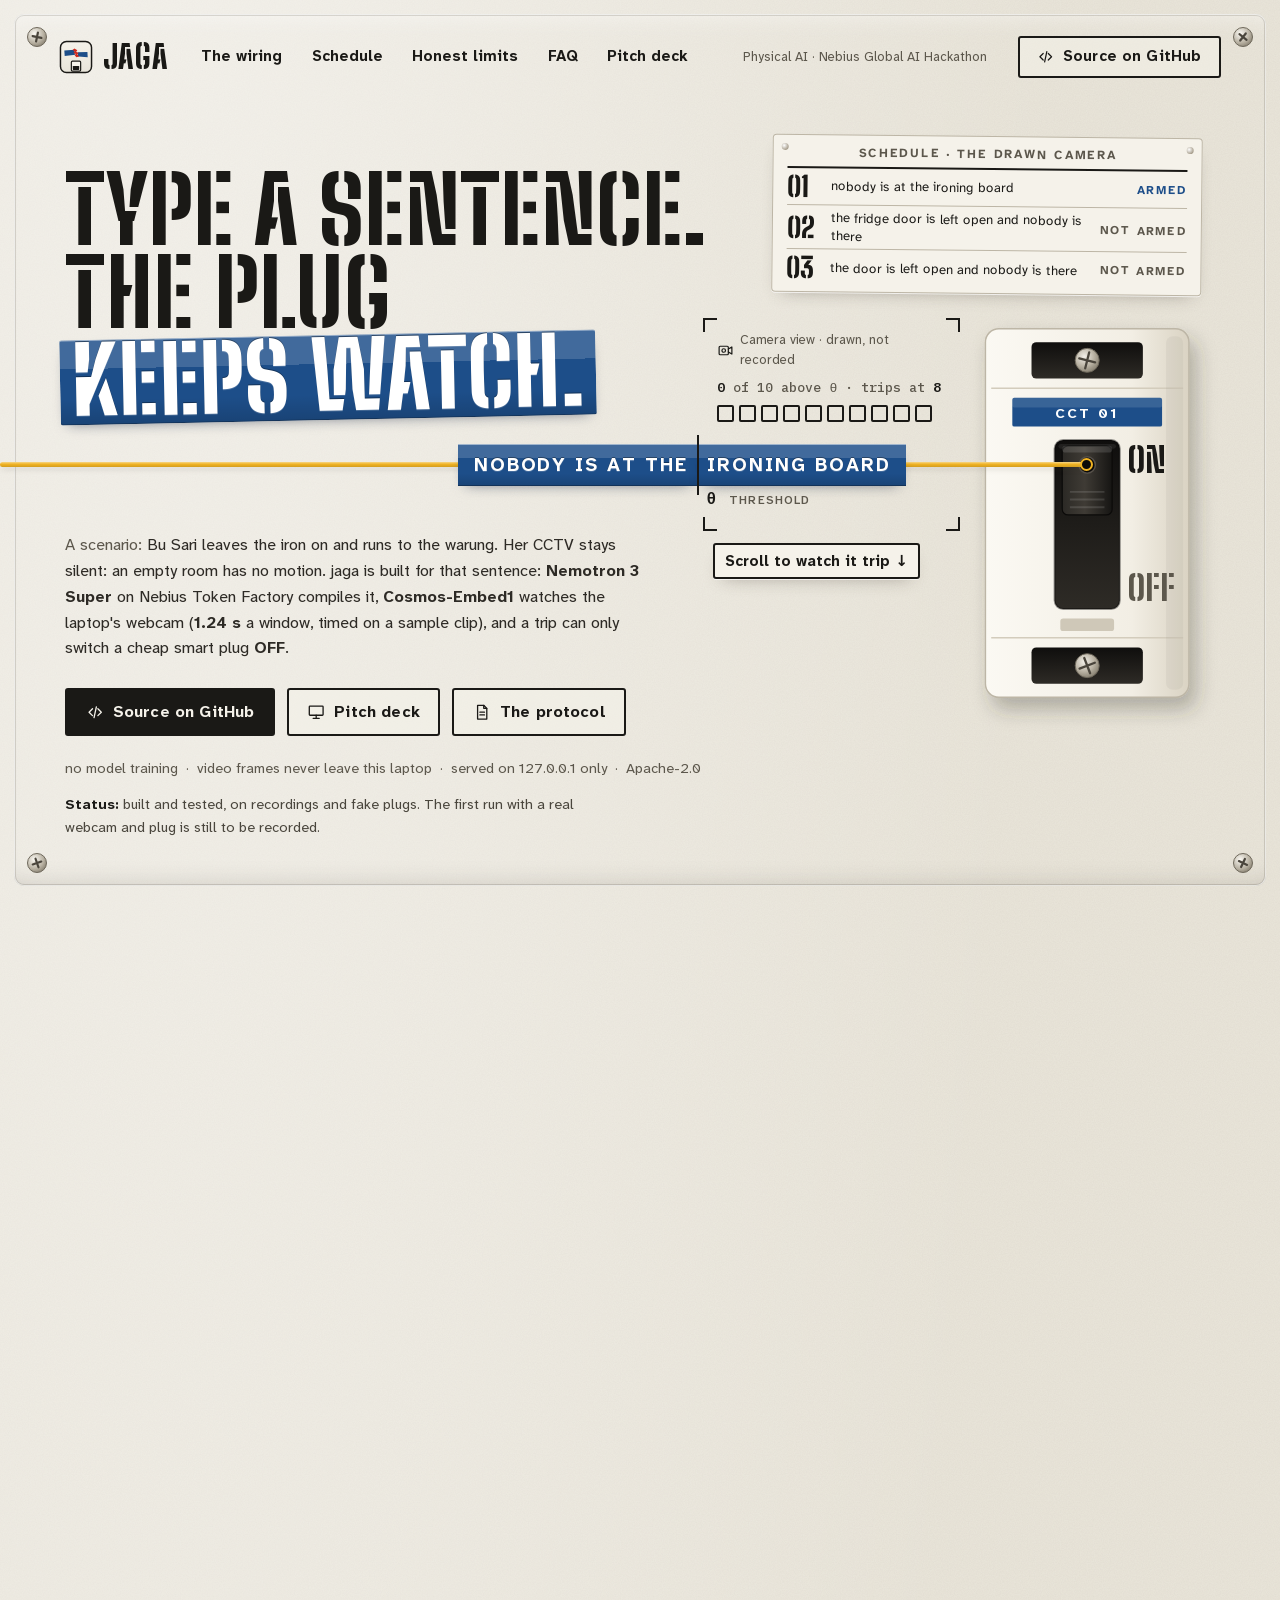
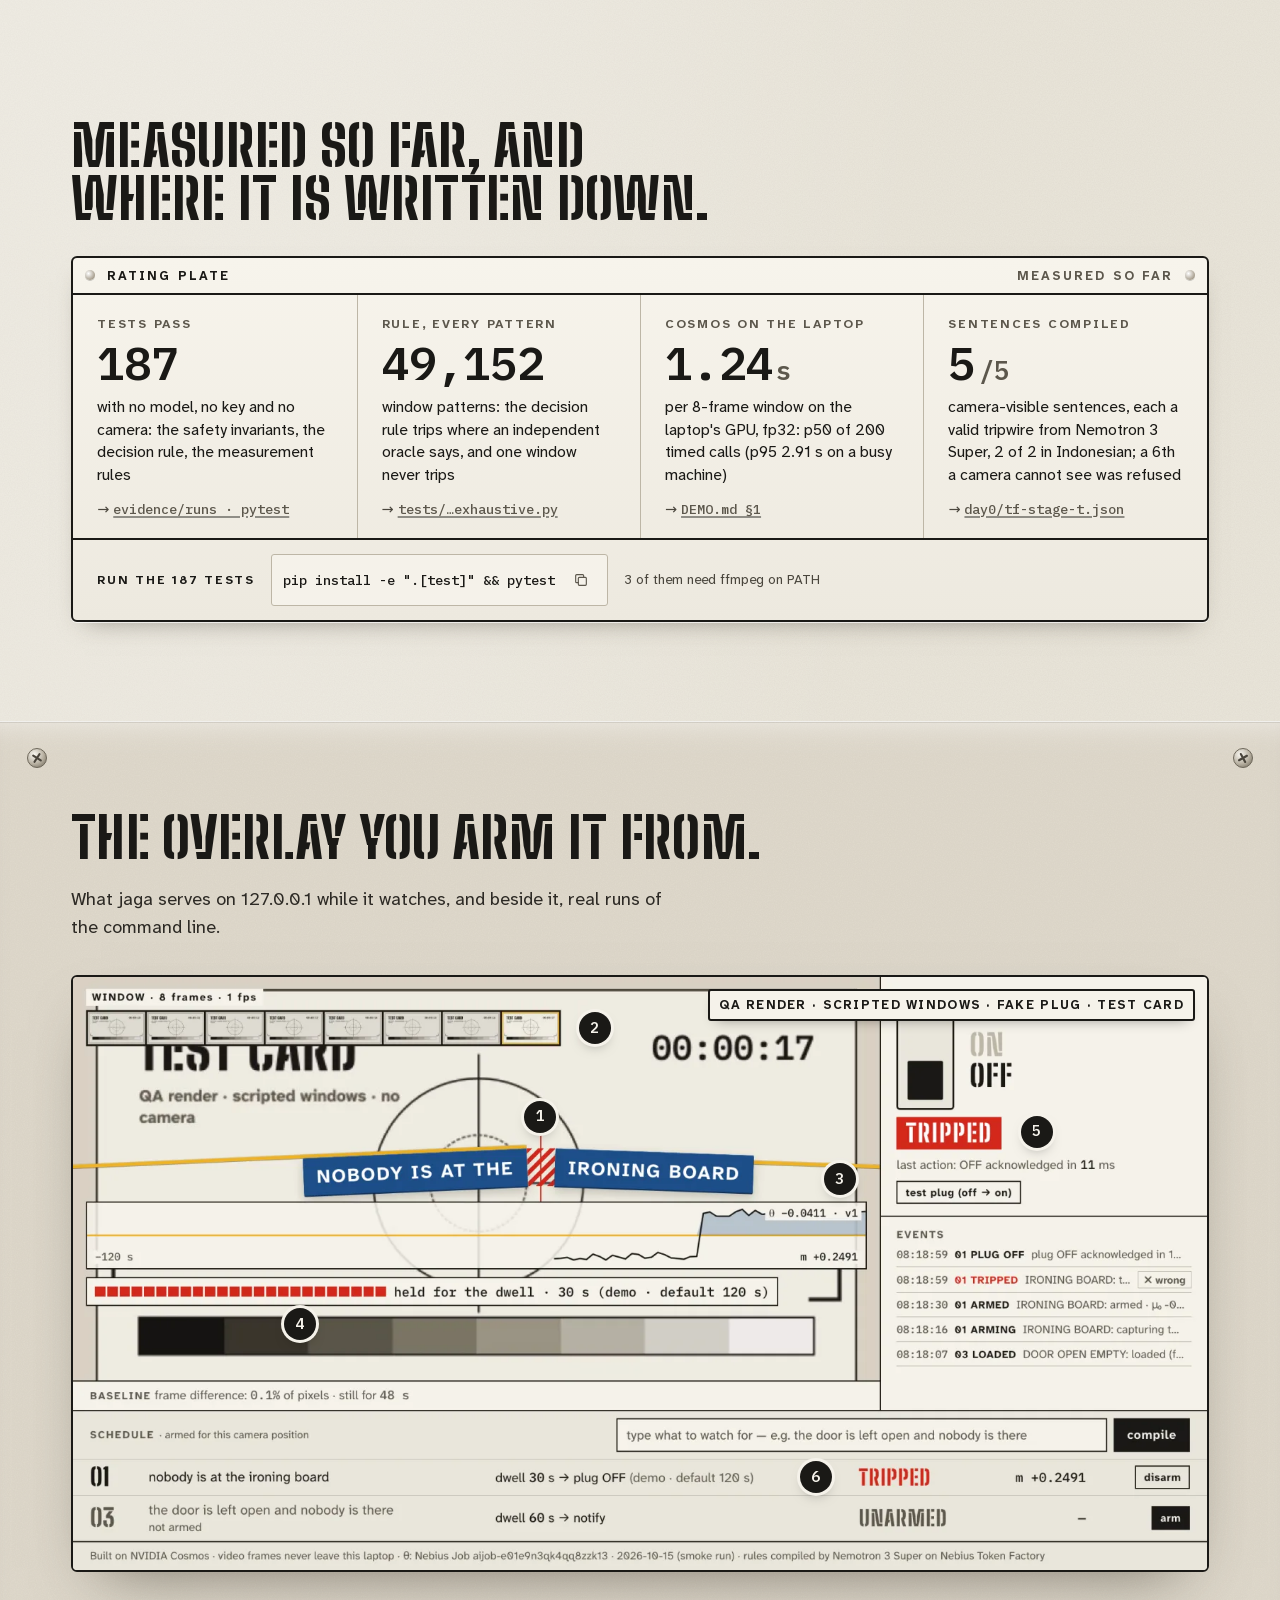
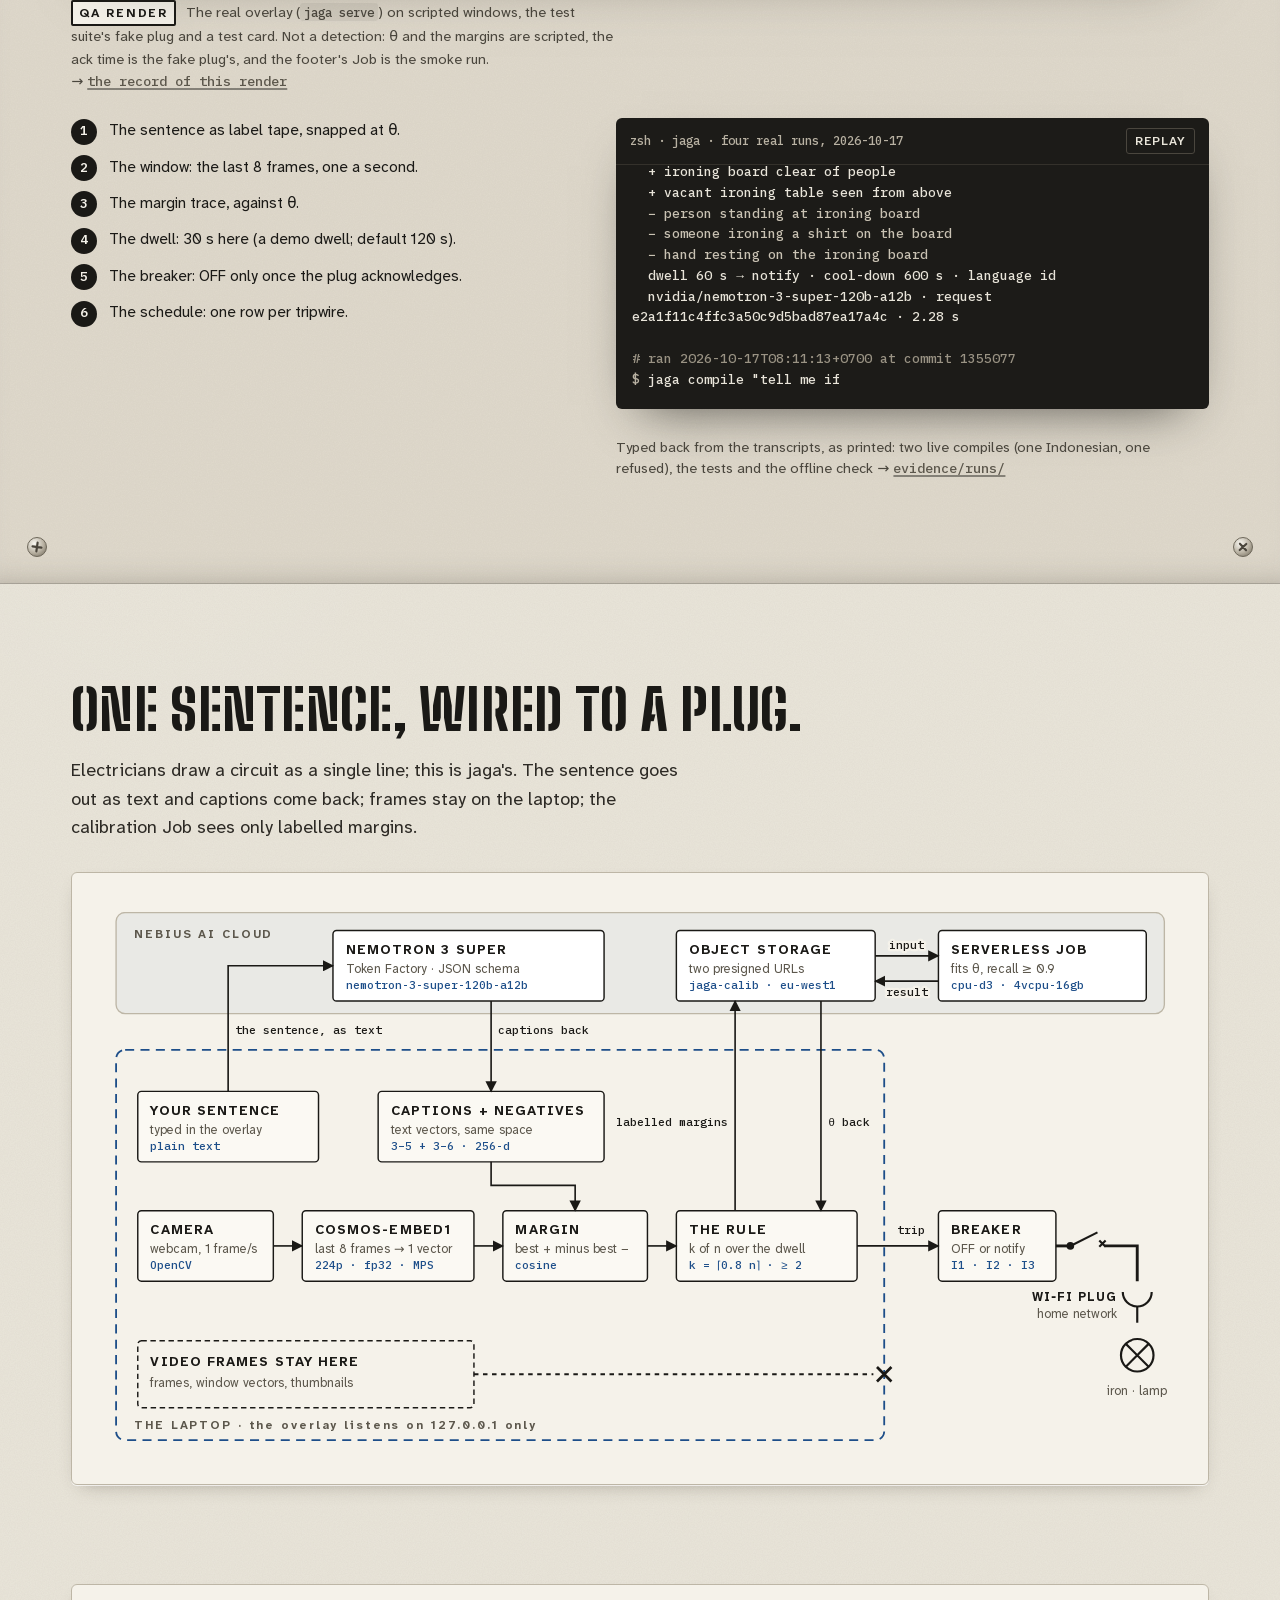
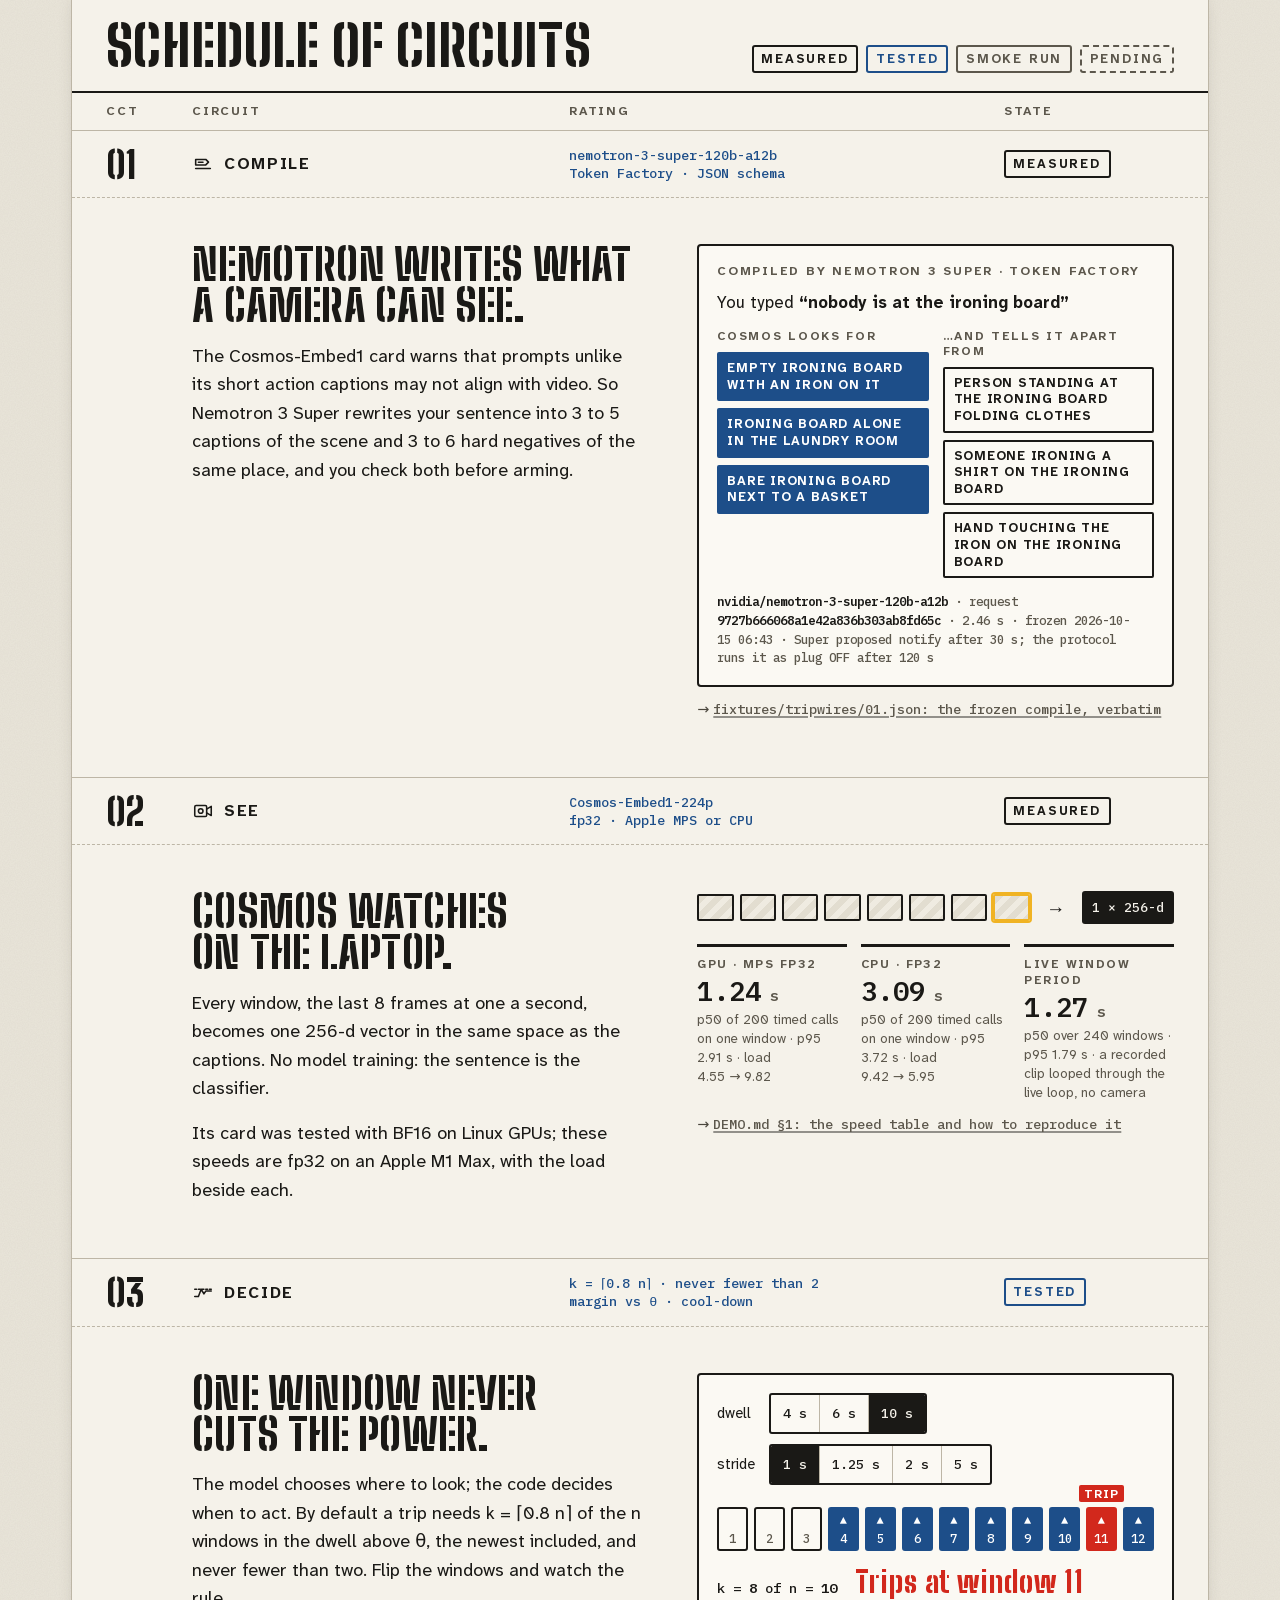
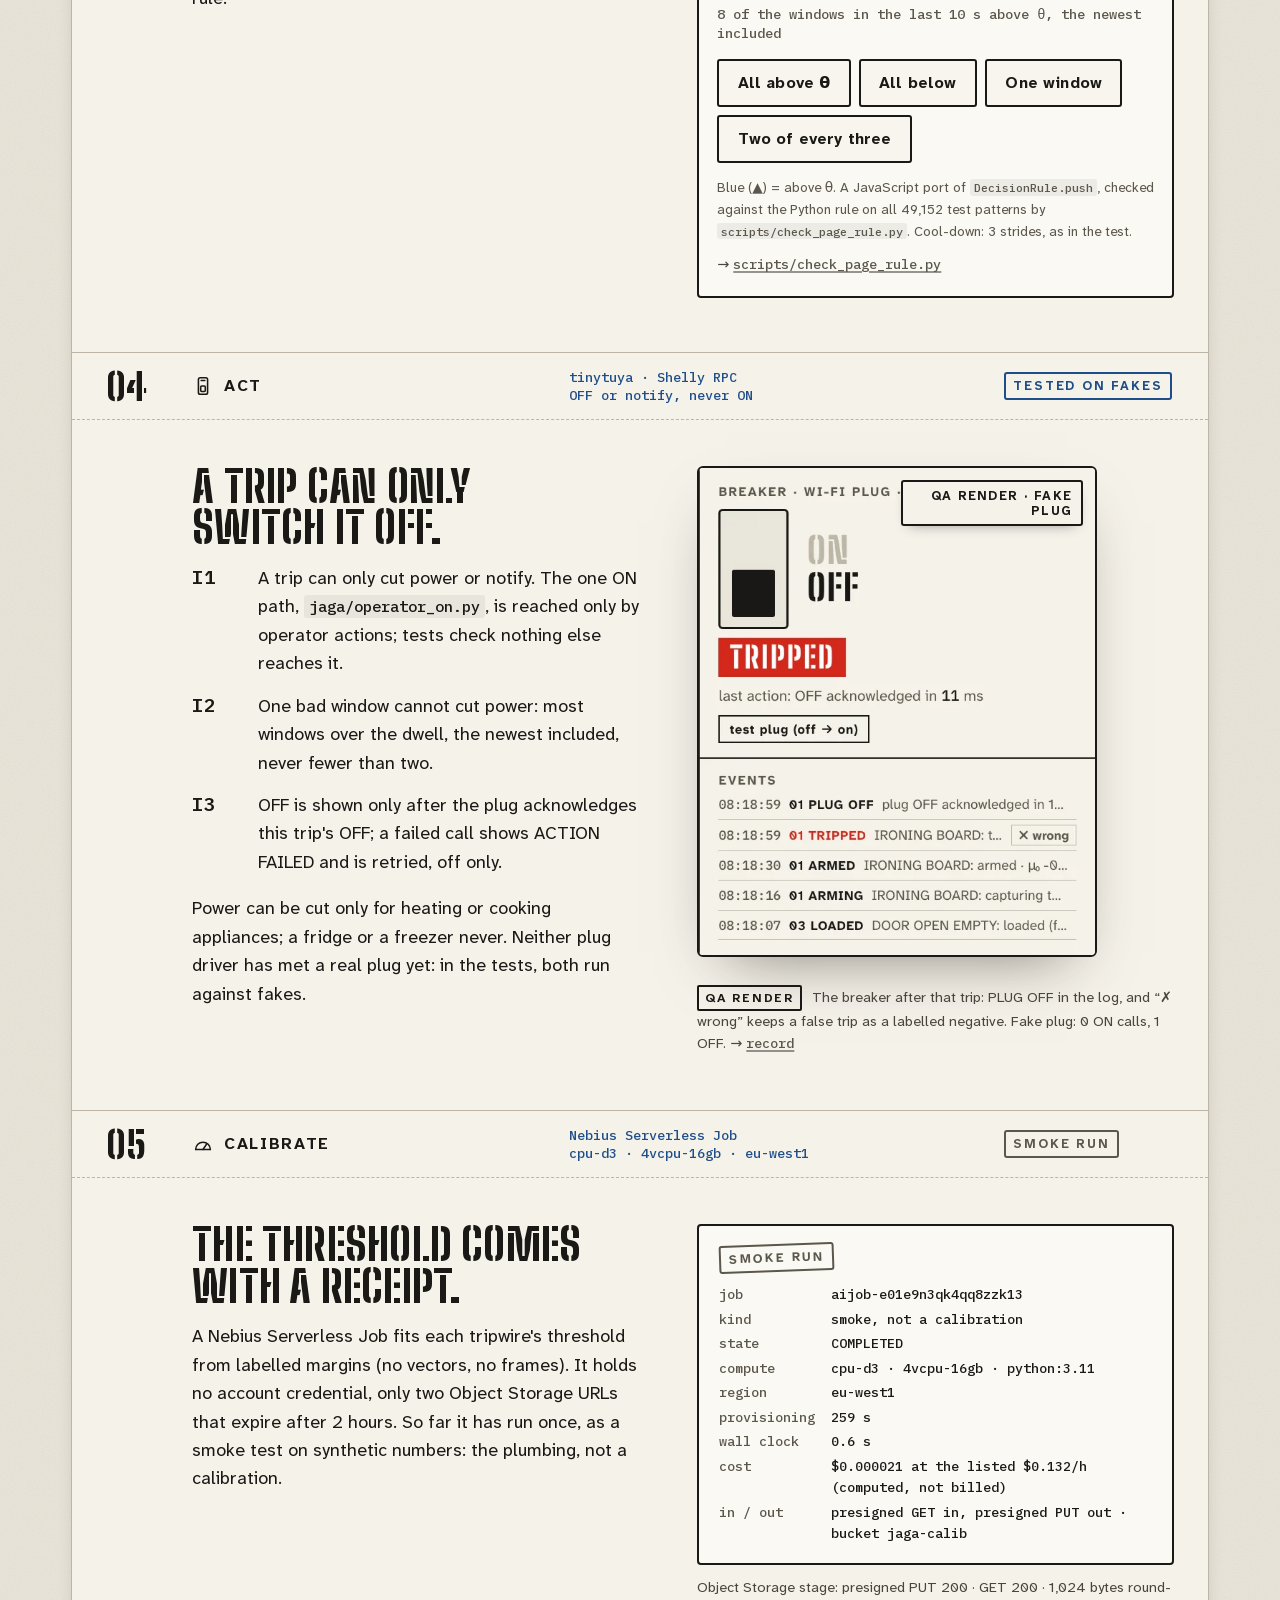
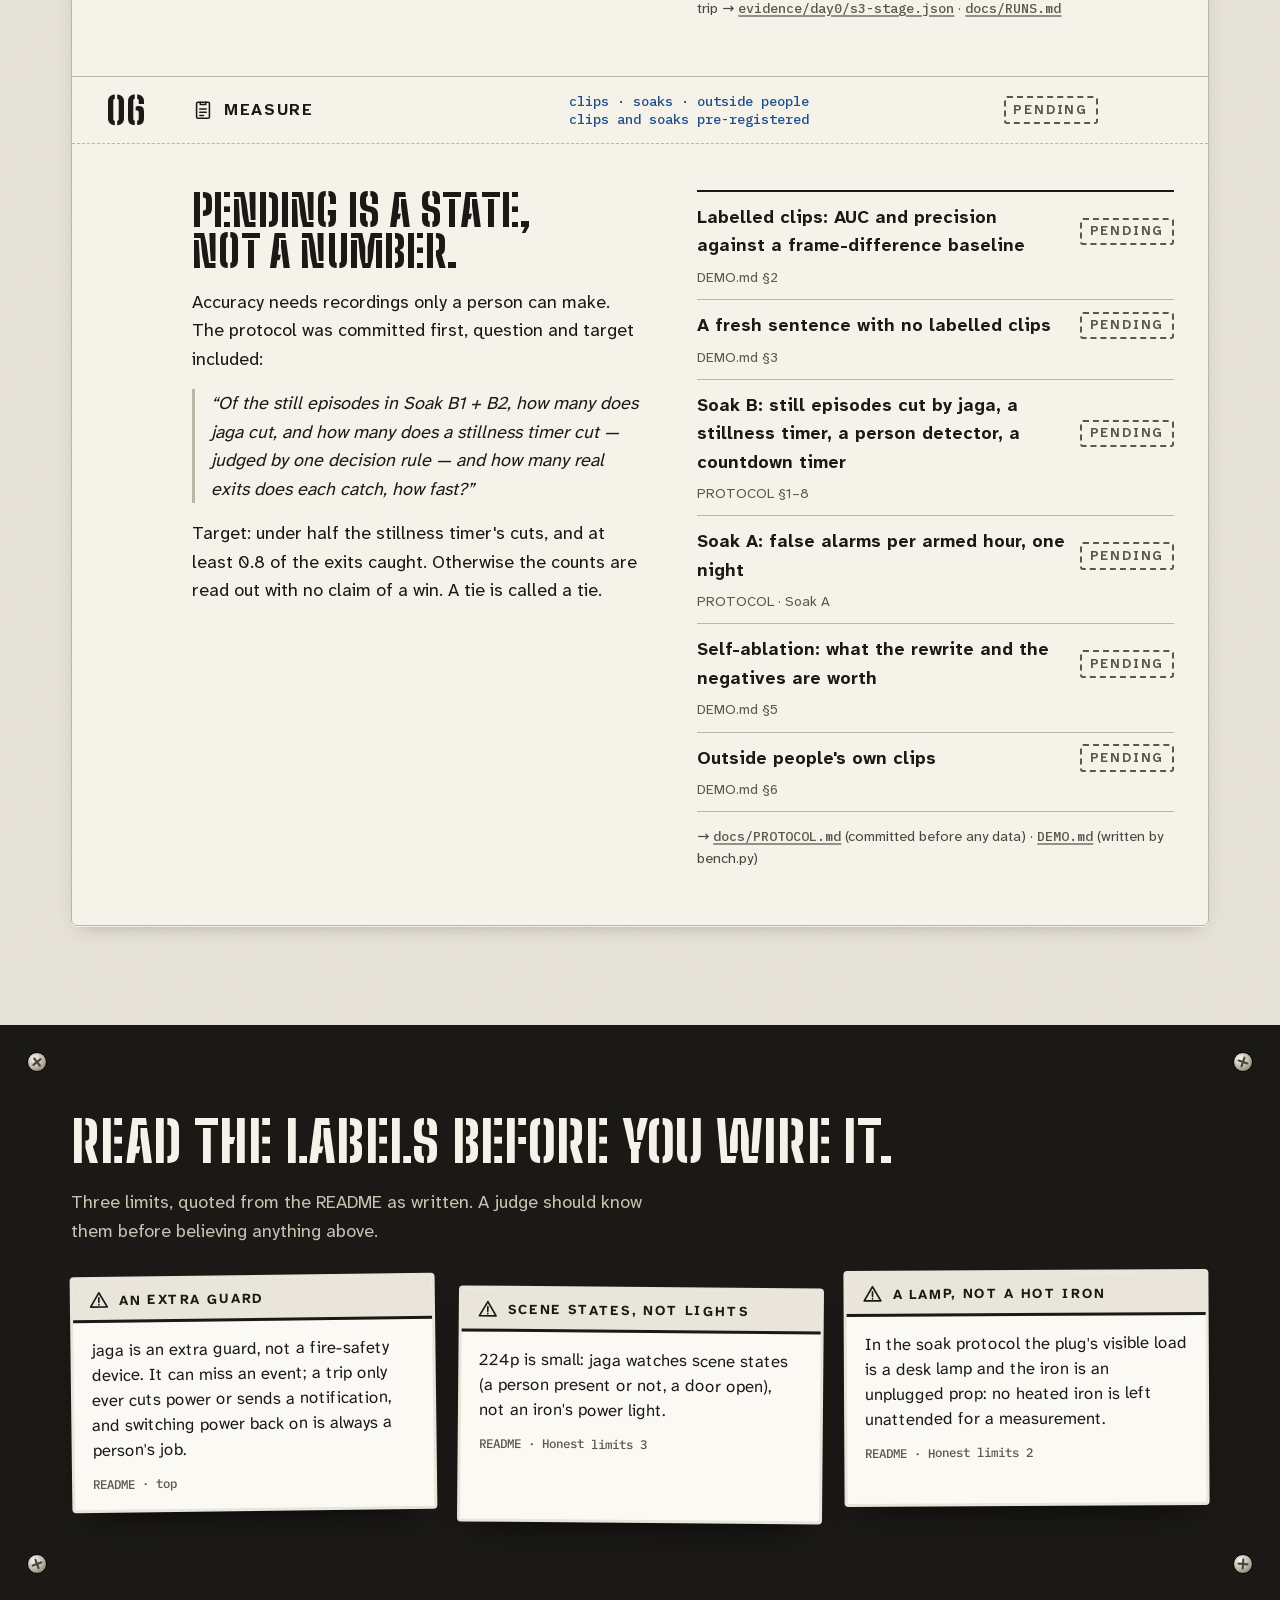
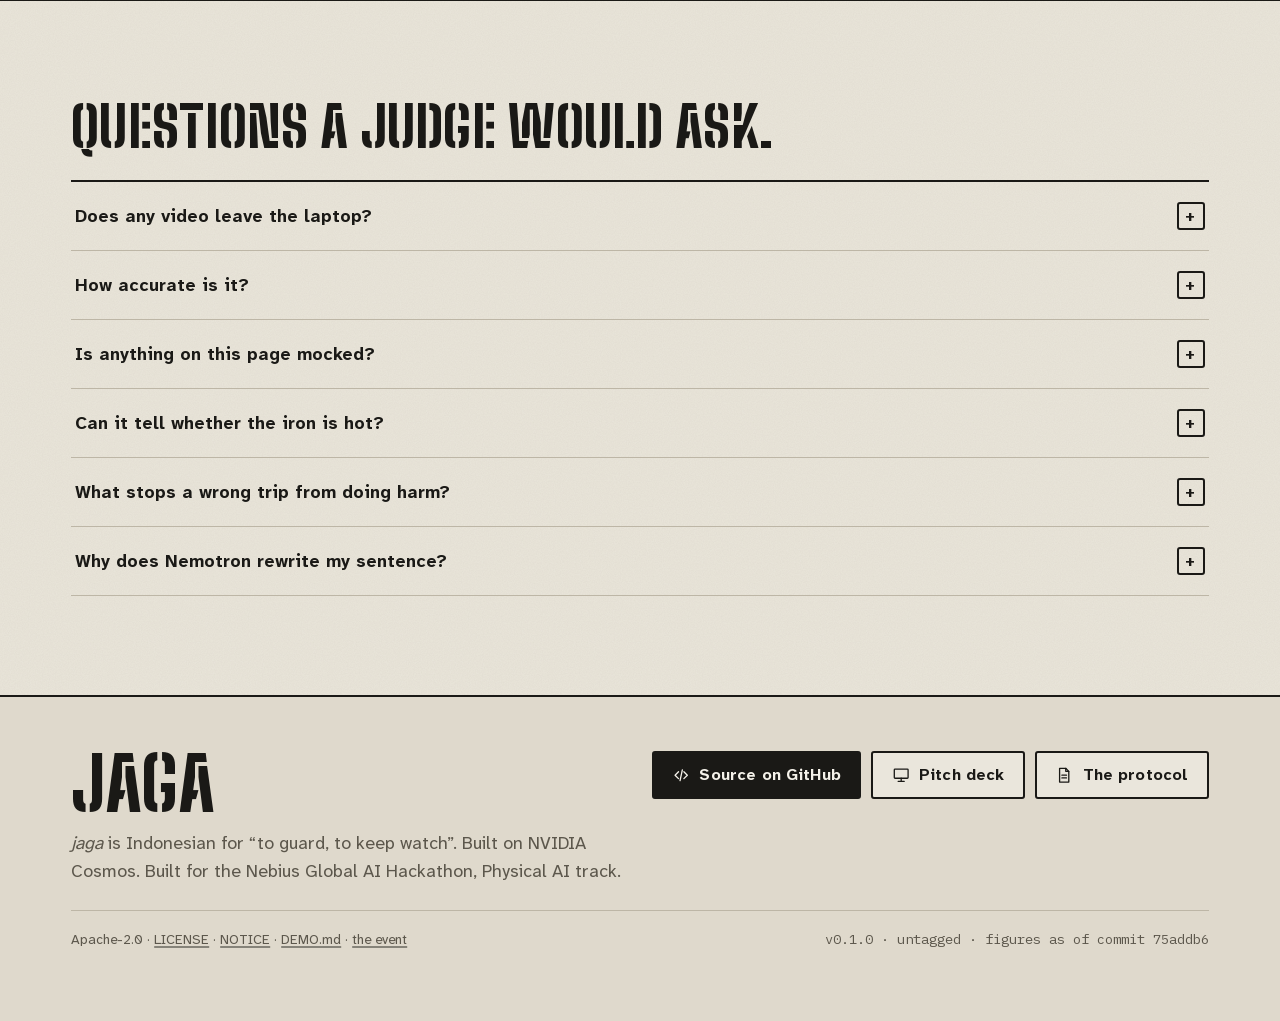
==== commit e8d29d40: "Landing, deck and README point at the custom domain jaga.edycu.dev (canonical, link card, deck QR)" ====
--- a/docs/index.html
+++ b/docs/index.html
@@ -7,22 +7,22 @@
 <meta name="description" content="jaga is built to turn a typed sentence into a tripwire: Nemotron 3 Super compiles it, Cosmos-Embed1 watches a laptop camera, a smart plug switches OFF.">
 <meta name="author" content="Edy Cu">
 <meta name="theme-color" content="#E9E5DA">
-<link rel="canonical" href="https://jaga-ashy.vercel.app/">
+<link rel="canonical" href="https://jaga.edycu.dev/">
 <link rel="icon" href="assets/icon.svg" type="image/svg+xml">
 <link rel="apple-touch-icon" href="assets/icon-512.png">
 <meta property="og:type" content="website">
 <meta property="og:site_name" content="jaga">
 <meta property="og:title" content="jaga — type a sentence; the plug keeps watch">
 <meta property="og:description" content="Built to turn a typed sentence into a tripwire: Cosmos-Embed1 on the laptop, and a trip can only switch the plug OFF.">
-<meta property="og:url" content="https://jaga-ashy.vercel.app/">
-<meta property="og:image" content="https://jaga-ashy.vercel.app/assets/page/og.png?v=23816754">
+<meta property="og:url" content="https://jaga.edycu.dev/">
+<meta property="og:image" content="https://jaga.edycu.dev/assets/page/og.png?v=23816754">
 <meta property="og:image:width" content="1200">
 <meta property="og:image:height" content="630">
 <meta property="og:image:alt" content="jaga: a typed sentence on blue label tape stretched across the page as a yellow wire, tied to a breaker at OFF">
 <meta name="twitter:card" content="summary_large_image">
 <meta name="twitter:title" content="jaga — type a sentence; the plug keeps watch">
 <meta name="twitter:description" content="Built to turn a typed sentence into a tripwire: Cosmos-Embed1 on the laptop, and a trip can only switch the plug OFF.">
-<meta name="twitter:image" content="https://jaga-ashy.vercel.app/assets/page/og.png?v=23816754">
+<meta name="twitter:image" content="https://jaga.edycu.dev/assets/page/og.png?v=23816754">
 <meta name="twitter:image:alt" content="jaga: a typed sentence on blue label tape stretched across the page as a yellow wire, tied to a breaker at OFF">
 <link rel="preload" href="assets/fonts/bigshouldersstencil-800-latin.woff2" as="font" type="font/woff2" crossorigin>
 <link rel="preload" href="assets/fonts/atkinsonhyperlegiblenext-400-700-latin.woff2" as="font" type="font/woff2" crossorigin>
@@ -778,7 +778,7 @@
    <a class="btn" href="pitch/"><svg class="ic" viewBox="0 0 24 24" aria-hidden="true" fill="none" stroke="currentColor" stroke-width="1.7" stroke-linecap="round" stroke-linejoin="round"><rect x="3" y="4" width="18" height="12" rx="1"/><path d="M12 16v4M8 20h8"/></svg>Pitch deck</a>
    <a class="btn" href="https://github.com/edycutjong/jaga/blob/main/docs/PROTOCOL.md"><svg class="ic" viewBox="0 0 24 24" aria-hidden="true" fill="none" stroke="currentColor" stroke-width="1.7" stroke-linecap="round" stroke-linejoin="round"><path d="M6 3h8l4 4v14H6z"/><path d="M14 3v4h4M9 12h6M9 15.5h6"/></svg>The protocol</a>
   </nav>
-  <div class="fine"><span>Apache-2.0 · <a href="https://github.com/edycutjong/jaga/blob/main/LICENSE">LICENSE</a> · <a href="https://github.com/edycutjong/jaga/blob/main/NOTICE">NOTICE</a> · <a href="https://github.com/edycutjong/jaga/blob/main/DEMO.md">DEMO.md</a> · <a href="https://nebiusglobalaihackathon.devpost.com/">the event</a></span><span class="mono">v0.1.0 · untagged · figures as of commit 2fc498c</span></div>
+  <div class="fine"><span>Apache-2.0 · <a href="https://github.com/edycutjong/jaga/blob/main/LICENSE">LICENSE</a> · <a href="https://github.com/edycutjong/jaga/blob/main/NOTICE">NOTICE</a> · <a href="https://github.com/edycutjong/jaga/blob/main/DEMO.md">DEMO.md</a> · <a href="https://nebiusglobalaihackathon.devpost.com/">the event</a></span><span class="mono">v0.1.0 · untagged · figures as of commit 75addb6</span></div>
  </div>
 </footer>
 
